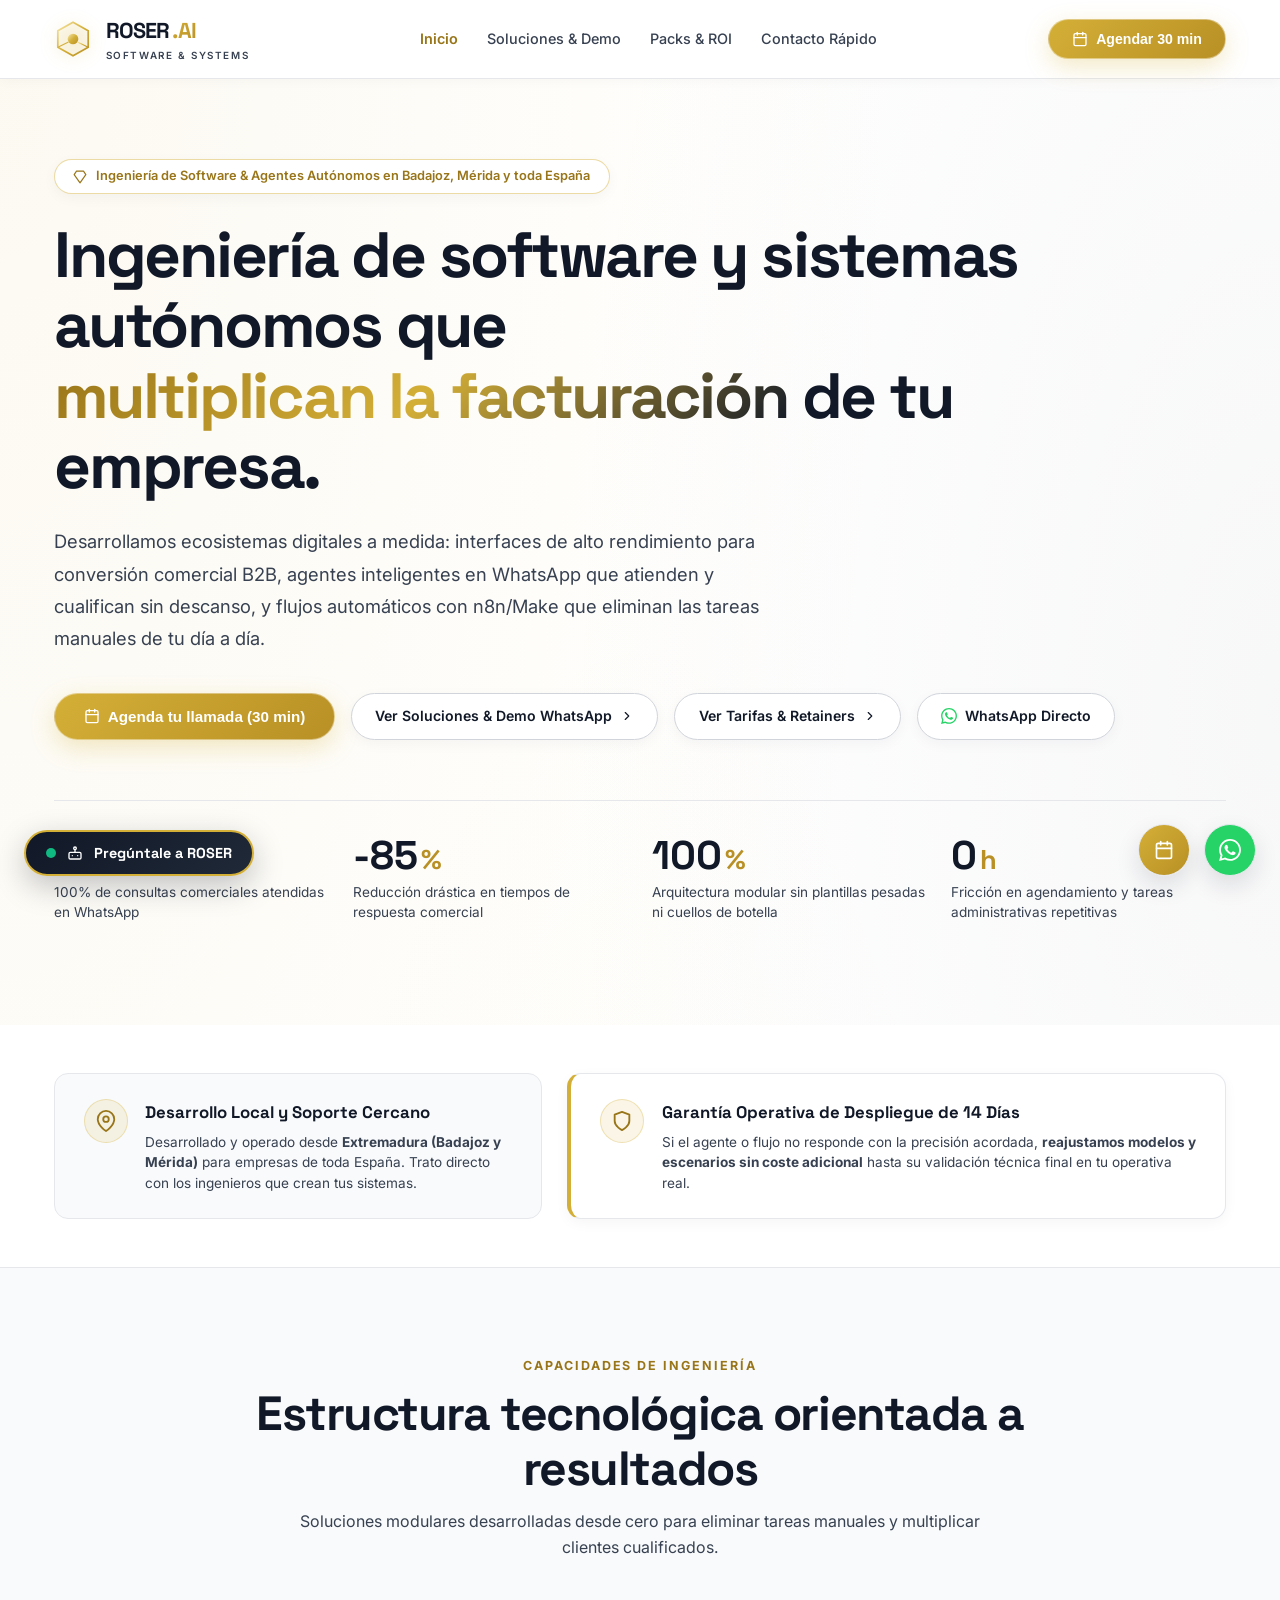
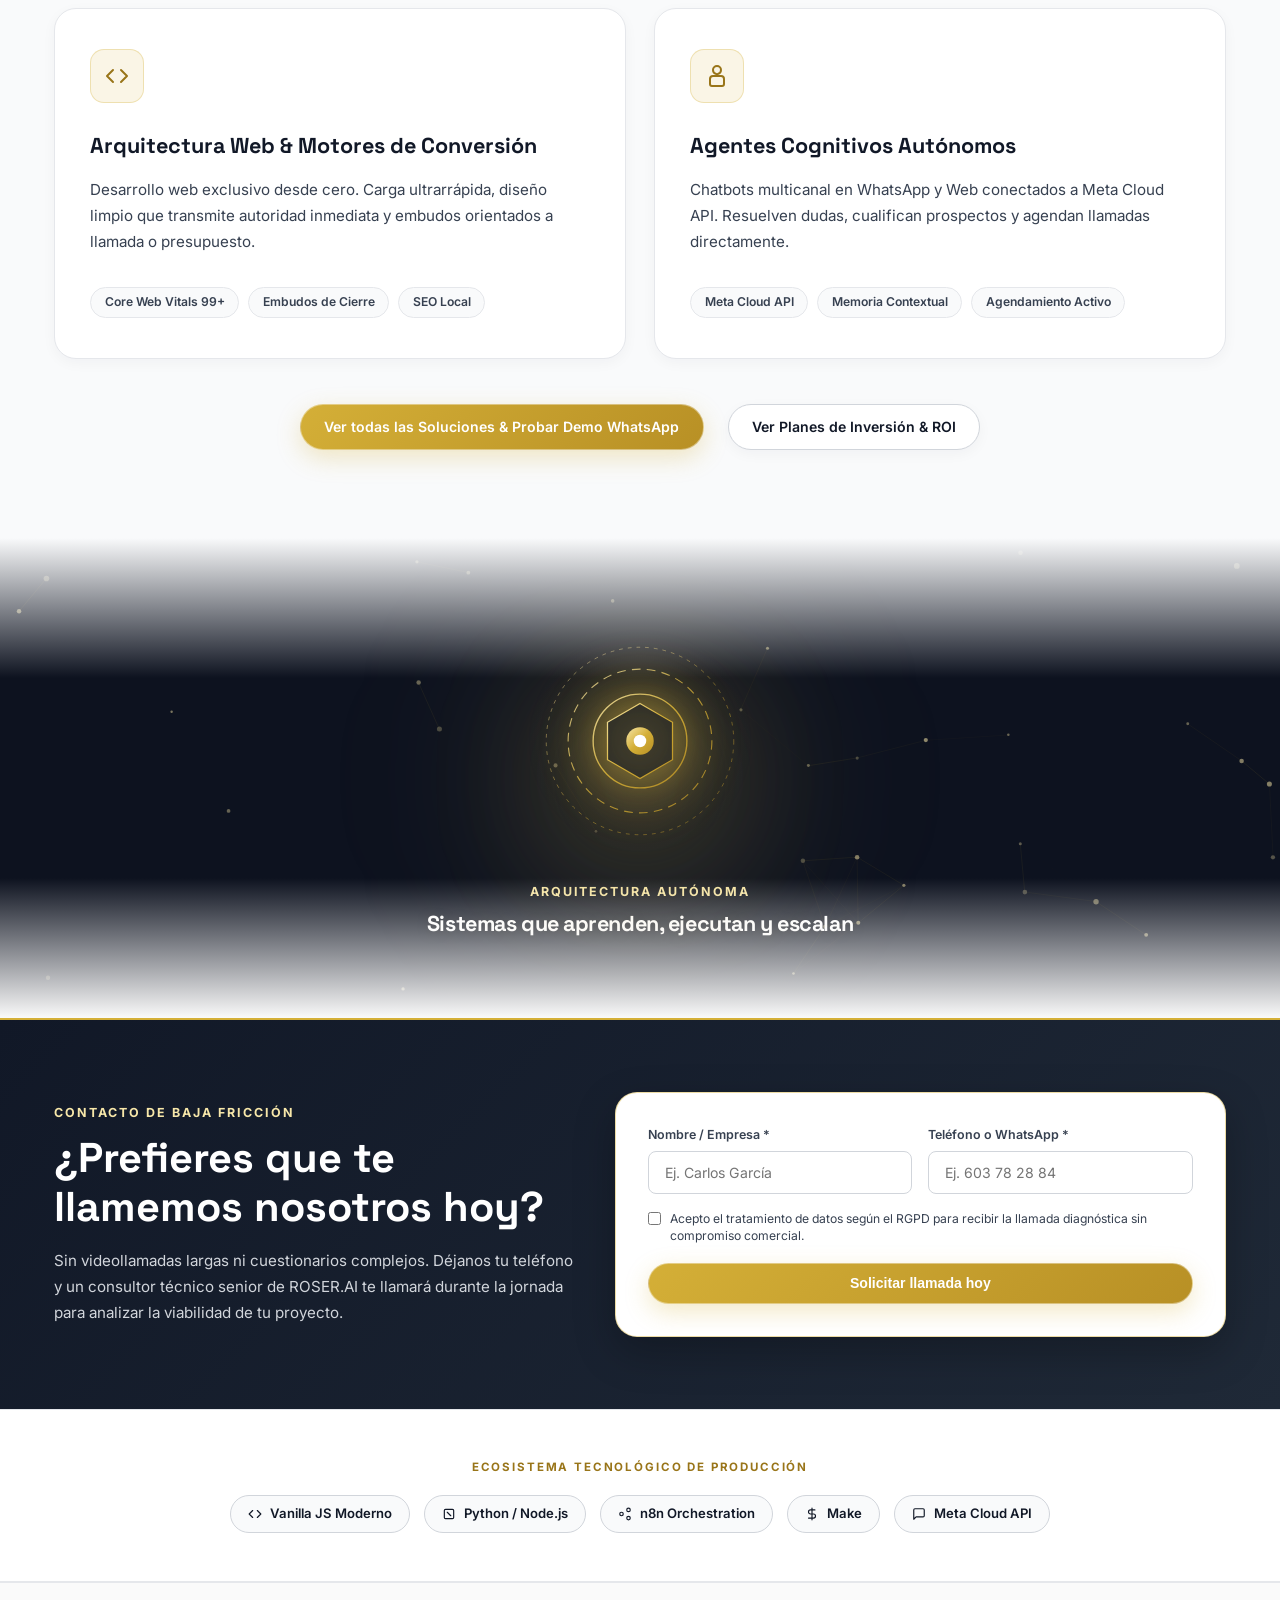
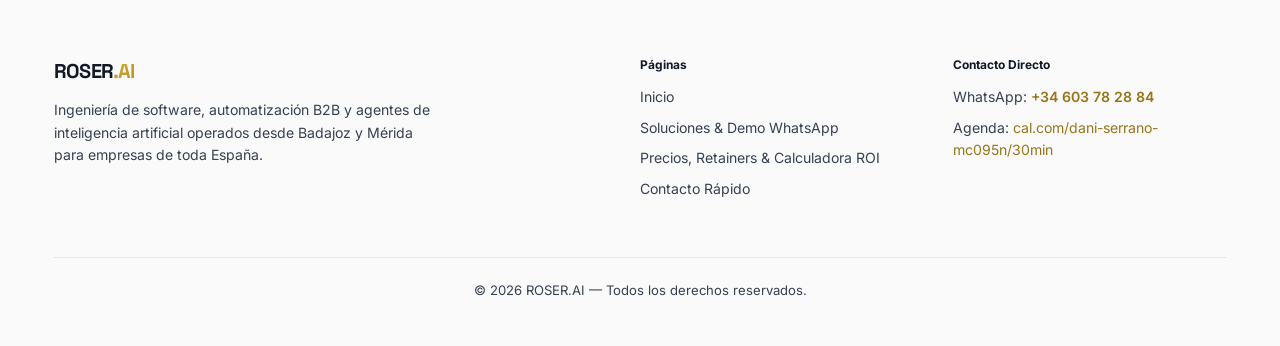
==== index.html @ 90d8dcdd "Update index.html" ====
<!DOCTYPE html>
<html lang="es" class="scroll-smooth">
<head>
  <meta charset="UTF-8" />
  <meta name="viewport" content="width=device-width, initial-scale=1.0" />
  <title>ROSER.AI — Ingeniería de Software, Agentes IA & Automatización B2B</title>
  <meta name="description" content="Sistemas autónomos de ingeniería digital, agentes IA en WhatsApp y pipelines de automatización con n8n y Make en Badajoz, Mérida y toda España." />
  
  <link rel="preconnect" href="https://fonts.googleapis.com" />
  <link rel="preconnect" href="https://fonts.gstatic.com" crossorigin />
  <link href="https://fonts.googleapis.com/css2?family=Inter:wght@300;400;500;600;700&family=Space+Grotesk:wght@500;600;700&display=swap" rel="stylesheet" />

  <style>
    :root {
      --white-pure: #FFFFFF;
      --slate-gray: #6B7280;
      --slate-dark: #374151;
      --slate-light: #9CA3AF;
      --gold-metallic: #D4AF37;
      --gold-deep: #B89025;
      --gold-accessible: #997519;
      --gold-light: #F7E7A9;
      --gold-subtle: rgba(212, 175, 55, 0.12);
      --gold-glow: rgba(212, 175, 55, 0.28);
      --text-charcoal: #111827;
      --text-slate: #374151;
      --text-muted: #4B5563;
      --bg-canvas: #FFFFFF;
      --bg-surface-soft: #F9FAFB;
      --border-light: #E5E7EB;
      --border-medium: #D1D5DB;
      --border-gold: rgba(212, 175, 55, 0.45);
      --radius-sm: 8px;
      --radius-md: 14px;
      --radius-lg: 22px;
      --radius-full: 9999px;
      --shadow-luxury-sm: 0 4px 14px rgba(17, 24, 39, 0.04);
      --shadow-luxury-md: 0 12px 30px rgba(17, 24, 39, 0.08);
      --shadow-luxury-lg: 0 20px 45px rgba(17, 24, 39, 0.12);
      --shadow-gold: 0 8px 24px rgba(212, 175, 55, 0.28);
    }

    * { box-sizing: border-box; margin: 0; padding: 0; -webkit-font-smoothing: antialiased; }

    body {
      background-color: var(--bg-canvas);
      color: var(--text-charcoal);
      font-family: 'Inter', sans-serif;
      line-height: 1.6;
      overflow-x: hidden;
      background-image: 
        radial-gradient(at 0% 0%, rgba(212, 175, 55, 0.07) 0px, transparent 50%),
        radial-gradient(at 100% 20%, rgba(107, 114, 128, 0.05) 0px, transparent 40%),
        radial-gradient(at 50% 100%, rgba(212, 175, 55, 0.05) 0px, transparent 60%);
    }

    .container { max-width: 1220px; margin: 0 auto; padding: 0 1.5rem; position: relative; z-index: 1; }
    .svg-stroke { fill: none; stroke: currentColor; stroke-linecap: round; stroke-linejoin: round; stroke-width: 2; }
    
    /* HEADER */
    header {
      position: sticky; top: 0; z-index: 200;
      background: rgba(255, 255, 255, 0.94);
      backdrop-filter: blur(18px); -webkit-backdrop-filter: blur(18px);
      border-bottom: 1px solid var(--border-light);
      box-shadow: 0 2px 12px rgba(17, 24, 39, 0.03);
    }
    .nav-wrapper { display: flex; align-items: center; justify-content: space-between; height: 78px; }
    .brand-container { display: flex; align-items: center; gap: 0.85rem; text-decoration: none; }
    .brand-icon-svg { width: 38px; height: 38px; flex-shrink: 0; filter: drop-shadow(0 2px 8px rgba(212, 175, 55, 0.35)); }
    .brand-title-wrap { display: flex; flex-direction: column; }
    .brand-name {
      font-family: 'Space Grotesk', sans-serif; font-size: 1.35rem; font-weight: 700;
      letter-spacing: -0.04em; color: var(--text-charcoal); display: flex; align-items: center; gap: 0.2rem;
    }
    .brand-name .ai-accent {
      background: linear-gradient(135deg, var(--gold-metallic), var(--gold-deep));
      -webkit-background-clip: text; -webkit-text-fill-color: transparent; font-weight: 800;
    }
    .brand-sub { font-size: 0.62rem; text-transform: uppercase; letter-spacing: 0.16em; color: var(--text-slate); font-weight: 600; }
    .nav-links { display: none; align-items: center; gap: 1.8rem; list-style: none; }
    @media (min-width: 960px) { .nav-links { display: flex; } }
    .nav-links a { color: var(--text-slate); text-decoration: none; font-size: 0.9rem; font-weight: 500; transition: color 0.2s ease; }
    .nav-links a:hover, .nav-links a.active { color: var(--gold-accessible); font-weight: 600; }

    .btn-primary {
      background: linear-gradient(135deg, #D4AF37 0%, #B89025 100%);
      color: #FFFFFF; padding: 0.7rem 1.45rem; border-radius: var(--radius-full);
      font-size: 0.88rem; font-weight: 600; text-decoration: none;
      border: 1px solid rgba(255, 255, 255, 0.4); box-shadow: var(--shadow-gold);
      cursor: pointer; display: inline-flex; align-items: center; gap: 0.5rem;
      transition: all 0.25s cubic-bezier(0.16, 1, 0.3, 1);
    }
    .btn-primary:hover { transform: translateY(-2px); box-shadow: 0 10px 28px rgba(212, 175, 55, 0.4); background: linear-gradient(135deg, #DFBE52 0%, #A8811C 100%); }

    .btn-ghost {
      background: #FFFFFF; color: var(--text-charcoal); padding: 0.7rem 1.45rem;
      border-radius: var(--radius-full); font-size: 0.88rem; font-weight: 600;
      text-decoration: none; border: 1px solid var(--border-medium); cursor: pointer;
      display: inline-flex; align-items: center; gap: 0.5rem; box-shadow: var(--shadow-luxury-sm); transition: all 0.2s ease;
    }
    .btn-ghost:hover { background: var(--bg-surface-soft); border-color: var(--gold-metallic); color: var(--gold-accessible); transform: translateY(-2px); box-shadow: 0 6px 18px rgba(17, 24, 39, 0.06); }

    .mobile-menu-btn { display: block; background: none; border: none; color: var(--text-charcoal); cursor: pointer; padding: 0.4rem; }
    @media (min-width: 960px) { .mobile-menu-btn { display: none; } }

    /* HERO */
    .hero-section { padding: 5rem 0 4.2rem; position: relative; }
    .hero-badge {
      display: inline-flex; align-items: center; gap: 0.55rem; background: #FFFFFF;
      border: 1px solid var(--border-gold); padding: 0.4rem 1.15rem; border-radius: var(--radius-full);
      font-size: 0.8rem; color: var(--gold-accessible); font-weight: 600; margin-bottom: 1.6rem; box-shadow: var(--shadow-luxury-sm);
    }
    .hero-headline {
      font-family: 'Space Grotesk', sans-serif; font-size: clamp(2.3rem, 5vw, 4.1rem); line-height: 1.1;
      font-weight: 700; letter-spacing: -0.035em; color: var(--text-charcoal); margin-bottom: 1.5rem; max-width: 980px;
    }
    .hero-headline .text-gradient {
      background: linear-gradient(135deg, var(--gold-accessible) 0%, var(--gold-metallic) 50%, var(--text-charcoal) 100%);
      -webkit-background-clip: text; -webkit-text-fill-color: transparent; display: inline-block;
    }
    .hero-lead { font-size: 1.15rem; color: var(--text-slate); max-width: 720px; line-height: 1.75; margin-bottom: 2.4rem; }
    .hero-actions { display: flex; flex-wrap: wrap; gap: 1rem; margin-bottom: 3.8rem; }
    
    .proof-grid {
      display: grid; grid-template-columns: repeat(2, 1fr); gap: 1.5rem; padding: 2.2rem 0; border-top: 1px solid var(--border-light);
    }
    @media (min-width: 768px) { .proof-grid { grid-template-columns: repeat(4, 1fr); } }
    .proof-metric {
      font-family: 'Space Grotesk', sans-serif; font-size: 2.5rem; font-weight: 700; line-height: 1;
      color: var(--text-charcoal); margin-bottom: 0.4rem; display: flex; align-items: baseline; gap: 0.2rem;
    }
    .proof-metric span { color: var(--gold-deep); font-size: 1.7rem; }
    .proof-desc { font-size: 0.85rem; color: var(--text-slate); line-height: 1.45; }

    /* SECCIONES */
    .section-wrap { padding: 5.5rem 0; position: relative; }
    .eyebrow { font-size: 0.78rem; font-weight: 700; letter-spacing: 0.16em; text-transform: uppercase; color: var(--gold-accessible); margin-bottom: 0.6rem; display: block; }
    .section-title { font-family: 'Space Grotesk', sans-serif; font-size: clamp(2rem, 3.8vw, 3rem); font-weight: 700; letter-spacing: -0.03em; color: var(--text-charcoal); line-height: 1.15; }
    .section-subtitle { color: var(--text-slate); font-size: 1rem; max-width: 680px; margin-top: 0.75rem; }

    /* TRUST STRIP */
    .trust-guarantee-strip { padding: 3rem 0; background: #FFFFFF; border-bottom: 1px solid var(--border-light); }
    .trust-guarantee-grid { display: grid; grid-template-columns: 1fr; gap: 1.6rem; }
    @media (min-width: 768px) { .trust-guarantee-grid { grid-template-columns: 1fr 1.35fr; } }
    .trust-card { background: var(--bg-surface-soft); border: 1px solid var(--border-light); border-radius: var(--radius-md); padding: 1.6rem 1.8rem; display: flex; align-items: flex-start; gap: 1.1rem; }
    .trust-card.highlight { border-left: 4px solid var(--gold-metallic); background: #FFFFFF; box-shadow: var(--shadow-luxury-sm); }
    .trust-icon-box { width: 44px; height: 44px; border-radius: 50%; background: var(--gold-subtle); border: 1px solid rgba(212, 175, 55, 0.3); display: flex; align-items: center; justify-content: center; color: var(--gold-accessible); flex-shrink: 0; }
    .trust-content h4 { font-family: 'Space Grotesk', sans-serif; font-size: 1.05rem; font-weight: 700; color: var(--text-charcoal); margin-bottom: 0.35rem; }
    .trust-content p { font-size: 0.85rem; color: var(--text-slate); line-height: 1.5; }

    /* SERVICIOS / SOLUCIONES */
    .services-matrix { display: grid; grid-template-columns: 1fr; gap: 1.75rem; }
    @media (min-width: 768px) { .services-matrix { grid-template-columns: repeat(2, 1fr); } }
    .service-card {
      background: #FFFFFF; border: 1px solid var(--border-light); border-radius: var(--radius-lg);
      padding: 2.5rem 2.2rem; position: relative; overflow: hidden; display: flex; flex-direction: column;
      justify-content: space-between; box-shadow: var(--shadow-luxury-sm); transition: all 0.35s cubic-bezier(0.16, 1, 0.3, 1);
    }
    .service-card:hover { transform: translateY(-6px); box-shadow: var(--shadow-luxury-lg), 0 0 24px rgba(212, 175, 55, 0.12); border-color: var(--border-gold); }
    .service-icon-box { width: 54px; height: 54px; border-radius: var(--radius-md); background: var(--gold-subtle); border: 1px solid rgba(212, 175, 55, 0.3); display: flex; align-items: center; justify-content: center; color: var(--gold-accessible); margin-bottom: 1.6rem; }
    .service-name { font-family: 'Space Grotesk', sans-serif; font-size: 1.35rem; font-weight: 700; color: var(--text-charcoal); margin-bottom: 0.85rem; }
    .service-pitch { font-size: 0.95rem; color: var(--text-slate); line-height: 1.7; margin-bottom: 2rem; }
    .feature-tags { display: flex; flex-wrap: wrap; gap: 0.55rem; margin-top: auto; }
    .tag-chip { font-size: 0.76rem; font-weight: 600; color: var(--text-slate); background: var(--bg-surface-soft); border: 1px solid var(--border-light); padding: 0.3rem 0.85rem; border-radius: var(--radius-full); }
    .service-card:hover .tag-chip { border-color: rgba(212, 175, 55, 0.3); color: var(--gold-accessible); }

    /* BANNER VISUAL IA NEURAL */
    .ai-visual-fusion-section { position: relative; width: 100%; height: 480px; overflow: hidden; background: #0D121F; display: flex; align-items: center; justify-content: center; }
    .fusion-fade-top { position: absolute; top: 0; left: 0; right: 0; height: 140px; background: linear-gradient(180deg, var(--bg-surface-soft) 0%, rgba(249, 250, 251, 0) 100%); z-index: 10; pointer-events: none; }
    .fusion-fade-bottom { position: absolute; bottom: 0; left: 0; right: 0; height: 140px; background: linear-gradient(0deg, #FAFAFA 0%, rgba(250, 250, 250, 0) 100%); z-index: 10; pointer-events: none; }
    .neural-canvas-bg { position: absolute; top: 0; left: 0; width: 100%; height: 100%; z-index: 1; opacity: 0.75; }
    .neural-static-fallback { position: absolute; inset: 0; background: radial-gradient(circle at center, rgba(212, 175, 55, 0.18) 0%, rgba(13, 18, 31, 0.98) 75%); display: none; z-index: 1; }
    .neural-core-wrapper { position: relative; z-index: 5; display: flex; flex-direction: column; align-items: center; justify-content: center; text-align: center; pointer-events: none; }
    .core-halo { position: absolute; border-radius: 50%; filter: blur(80px); pointer-events: none; }
    .glow-large { width: 380px; height: 380px; background: radial-gradient(circle, rgba(212, 175, 55, 0.25) 0%, transparent 70%); }
    .glow-small { width: 180px; height: 180px; background: radial-gradient(circle, rgba(247, 231, 169, 0.4) 0%, transparent 60%); }
    .quantum-orb-svg { width: 250px; height: 250px; filter: drop-shadow(0 0 25px rgba(212, 175, 55, 0.4)); }
    .neural-caption { margin-top: 1rem; }
    .neural-caption-title { font-family: 'Space Grotesk', sans-serif; font-size: 1.35rem; font-weight: 700; color: #FFFFFF; letter-spacing: -0.02em; text-shadow: 0 2px 10px rgba(0, 0, 0, 0.6); }
    .spin-slow { transform-origin: center; animation: orbSpin 28s linear infinite; }
    .spin-reverse { transform-origin: center; animation: orbSpinReverse 20s linear infinite; }
    .pulse-subtle { transform-origin: center; animation: orbPulse 4s ease-in-out infinite; }
    @keyframes orbSpin { from { transform: rotate(0deg); } to { transform: rotate(360deg); } }
    @keyframes orbSpinReverse { from { transform: rotate(360deg); } to { transform: rotate(0deg); } }
    @keyframes orbPulse { 0%, 100% { transform: scale(1); opacity: 0.85; } 50% { transform: scale(1.04); opacity: 1; } }

    /* FORMULARIO "TE LLAMAMOS HOY" */
    .lead-capture-strip { padding: 4.5rem 0; background: linear-gradient(135deg, #111827 0%, #1F2937 100%); color: #FFFFFF; border-top: 2px solid var(--gold-metallic); position: relative; overflow: hidden; }
    .lead-strip-grid { display: grid; grid-template-columns: 1fr; gap: 2.5rem; align-items: center; }
    @media (min-width: 900px) { .lead-strip-grid { grid-template-columns: 1.15fr 1.35fr; } }
    .lead-form-wrap { background: #FFFFFF; padding: 2rem; border-radius: var(--radius-lg); border: 1px solid var(--border-gold); box-shadow: 0 15px 40px rgba(0, 0, 0, 0.25); color: var(--text-charcoal); }
    .lead-input-row { display: grid; grid-template-columns: 1fr; gap: 1rem; margin-bottom: 1rem; }
    @media (min-width: 600px) { .lead-input-row { grid-template-columns: 1fr 1fr; } }
    .lead-field-group label { display: block; font-size: 0.78rem; font-weight: 600; color: var(--text-slate); margin-bottom: 0.35rem; }
    .lead-input-field { width: 100%; padding: 0.75rem 1rem; border: 1px solid var(--border-medium); border-radius: var(--radius-sm); font-size: 0.88rem; outline: none; font-family: inherit; }
    .lead-input-field:focus { border-color: var(--gold-metallic); box-shadow: 0 0 0 3px rgba(212, 175, 55, 0.2); }
    .lead-gdpr-row { display: flex; align-items: flex-start; gap: 0.6rem; margin-bottom: 1.2rem; font-size: 0.76rem; color: var(--text-slate); line-height: 1.4; }
    .lead-gdpr-row input[type="checkbox"] { margin-top: 0.15rem; accent-color: var(--gold-deep); cursor: pointer; }
    .lead-status-msg { margin-top: 0.8rem; font-size: 0.82rem; font-weight: 600; display: none; }
    .lead-status-msg.success { display: block; color: #059669; }

    /* TECH STACK */
    .tech-stack-strip { padding: 3rem 0; background: #FFFFFF; border-top: 1px solid var(--border-light); border-bottom: 1px solid var(--border-light); }
    .tech-chips-wrapper { display: flex; flex-wrap: wrap; justify-content: center; gap: 0.85rem; align-items: center; margin-top: 1.2rem; }
    .tech-chip { background: var(--bg-surface-soft); border: 1px solid var(--border-medium); color: var(--text-charcoal); padding: 0.45rem 1.1rem; border-radius: var(--radius-full); font-size: 0.82rem; font-weight: 600; display: inline-flex; align-items: center; gap: 0.45rem; }

    /* FOOTER */
    footer { border-top: 1px solid var(--border-light); padding: 4.5rem 0 2.8rem; background: #FAFAFA; font-size: 0.9rem; }
    .footer-grid { display: grid; grid-template-columns: 1fr; gap: 2.5rem; margin-bottom: 3.5rem; }
    @media (min-width: 768px) { .footer-grid { grid-template-columns: 2fr 1fr 1fr; } }

    /* BOTONES FLOTANTES */
    .floating-support-cluster { position: fixed; bottom: 24px; right: 24px; display: flex; align-items: center; gap: 0.85rem; z-index: 150; }
    .action-fab { width: 52px; height: 52px; border-radius: 50%; display: flex; align-items: center; justify-content: center; border: 1px solid var(--border-light); box-shadow: 0 10px 25px rgba(17, 24, 39, 0.12); cursor: pointer; text-decoration: none; transition: transform 0.2s; }
    .action-fab:hover { transform: scale(1.1); }
    .fab-wa { background: #25D366; color: #FFFFFF; }
    .fab-quote { background: linear-gradient(135deg, var(--gold-metallic) 0%, var(--gold-deep) 100%); color: #FFFFFF; }
    .bot-launcher-fab { position: fixed; bottom: 24px; left: 24px; z-index: 160; background: linear-gradient(135deg, #111827 0%, #1F2937 100%); color: #FFFFFF; border: 2px solid var(--gold-metallic); padding: 0.75rem 1.25rem; border-radius: var(--radius-full); box-shadow: 0 10px 30px rgba(17, 24, 39, 0.25); cursor: pointer; display: flex; align-items: center; gap: 0.7rem; font-family: 'Space Grotesk', sans-serif; font-weight: 700; font-size: 0.9rem; }
    .bot-status-pulse { width: 10px; height: 10px; background-color: #10B981; border-radius: 50%; }

    /* BOT WIDGET */
    .bot-widget-container { position: fixed; bottom: 90px; left: 24px; width: 375px; max-width: calc(100vw - 48px); height: 530px; background: #FFFFFF; border: 1px solid var(--border-gold); border-radius: var(--radius-lg); box-shadow: 0 20px 50px rgba(17, 24, 39, 0.2); z-index: 170; display: flex; flex-direction: column; overflow: hidden; opacity: 0; pointer-events: none; transform: translateY(20px) scale(0.96); transition: all 0.3s ease; }
    .bot-widget-container.active { opacity: 1; pointer-events: auto; transform: translateY(0) scale(1); }
    .bot-header { background: linear-gradient(135deg, #111827 0%, #1F2937 100%); color: #FFFFFF; padding: 1rem 1.2rem; display: flex; align-items: center; justify-content: space-between; border-bottom: 2px solid var(--gold-metallic); }
    .bot-messages-area { flex: 1; overflow-y: auto; padding: 1.1rem; display: flex; flex-direction: column; gap: 0.85rem; background: #FDFDFD; }
    .bot-msg { max-width: 84%; padding: 0.8rem 1rem; border-radius: var(--radius-md); font-size: 0.86rem; line-height: 1.5; }
    .bot-msg.bot { align-self: flex-start; background: #FFFFFF; border: 1px solid var(--border-light); color: var(--text-charcoal); }
    .bot-msg.user { align-self: flex-end; background: linear-gradient(135deg, #D4AF37 0%, #B89025 100%); color: #FFFFFF; }
    .bot-quick-chips { display: flex; flex-wrap: wrap; gap: 0.4rem; padding: 0.5rem 1rem; background: #FAFAFA; border-top: 1px solid var(--border-light); }
    .bot-chip { background: #FFFFFF; border: 1px solid var(--border-gold); color: var(--gold-accessible); font-size: 0.72rem; font-weight: 600; padding: 0.3rem 0.65rem; border-radius: var(--radius-full); cursor: pointer; }
    .bot-input-container { padding: 0.75rem 1rem; background: #FFFFFF; border-top: 1px solid var(--border-light); display: flex; gap: 0.5rem; align-items: center; }
    .bot-input-container input { flex: 1; padding: 0.65rem 0.9rem; border-radius: var(--radius-full); border: 1px solid var(--border-medium); font-size: 0.85rem; outline: none; }
    .bot-send-btn { width: 36px; height: 36px; border-radius: 50%; background: linear-gradient(135deg, var(--gold-metallic), var(--gold-deep)); color: #FFFFFF; border: none; cursor: pointer; display: flex; align-items: center; justify-content: center; }

    /* MODAL CAL.COM */
    .modal-backdrop { position: fixed; inset: 0; background: rgba(17, 24, 39, 0.65); backdrop-filter: blur(10px); display: flex; align-items: center; justify-content: center; padding: 1.2rem; z-index: 1000; opacity: 0; pointer-events: none; transition: opacity 0.25s ease; }
    .modal-backdrop.active { opacity: 1; pointer-events: auto; }
    .modal-sheet { background: #FFFFFF; border-radius: var(--radius-lg); width: 100%; max-width: 640px; padding: 2.2rem; position: relative; }
    .close-modal-x { position: absolute; top: 1.2rem; right: 1.2rem; background: var(--bg-surface-soft); border: 1px solid var(--border-light); width: 34px; height: 34px; border-radius: 50%; cursor: pointer; display: flex; align-items: center; justify-content: center; }
    .cal-iframe-container { width: 100%; height: 520px; border-radius: var(--radius-md); overflow: hidden; border: 1px solid var(--border-light); }
    .cal-iframe-container iframe { width: 100%; height: 100%; border: none; }
  </style>
</head>

<body>
  <!-- HEADER -->
  <header>
    <div class="container">
      <div class="nav-wrapper">
        <a href="index.html" class="brand-container">
          <svg class="brand-icon-svg" viewBox="0 0 100 100" fill="none" xmlns="http://www.w3.org/2000/svg">
            <defs>
              <linearGradient id="goldBrandGrad" x1="0%" y1="0%" x2="100%" y2="100%">
                <stop offset="0%" stop-color="#F7E7A9" />
                <stop offset="50%" stop-color="#D4AF37" />
                <stop offset="100%" stop-color="#B89025" />
              </linearGradient>
            </defs>
            <polygon points="50,6 90,28 90,72 50,94 10,72 10,28" stroke="url(#goldBrandGrad)" stroke-width="4.5" fill="rgba(212, 175, 55, 0.08)" />
            <circle cx="50" cy="50" r="14" fill="url(#goldBrandGrad)" />
            <line x1="50" y1="6" x2="50" y2="36" stroke="url(#goldBrandGrad)" stroke-width="3" />
            <line x1="90" y1="72" x2="62" y2="58" stroke="url(#goldBrandGrad)" stroke-width="3" />
            <line x1="10" y1="72" x2="38" y2="58" stroke="url(#goldBrandGrad)" stroke-width="3" />
          </svg>
          <div class="brand-title-wrap">
            <span class="brand-name">ROSER<span class="ai-accent">.AI</span></span>
            <span class="brand-sub">Software & Systems</span>
          </div>
        </a>

        <ul class="nav-links">
          <li><a href="index.html" class="active">Inicio</a></li>
          <li><a href="soluciones.html">Soluciones & Demo</a></li>
          <li><a href="precios.html">Packs & ROI</a></li>
          <li><a href="#contacto-rapido">Contacto Rápido</a></li>
        </ul>

        <div class="nav-actions">
          <button class="btn-primary" onclick="openCallModal()">
            <svg class="svg-stroke" width="16" height="16" viewBox="0 0 24 24"><rect x="3" y="4" width="18" height="18" rx="2" ry="2"></rect><line x1="16" y1="2" x2="16" y2="6"></line><line x1="8" y1="2" x2="8" y2="6"></line><line x1="3" y1="10" x2="21" y2="10"></line></svg>
            <span>Agendar 30 min</span>
          </button>
          <button class="mobile-menu-btn" id="mobileToggle" aria-label="Abrir Menú">
            <svg class="svg-stroke" width="24" height="24" viewBox="0 0 24 24"><line x1="4" y1="6" x2="20" y2="6"></line><line x1="4" y1="12" x2="16" y2="12"></line><line x1="4" y1="18" x2="20" y2="18"></line></svg>
          </button>
        </div>
      </div>
    </div>
  </header>

  <!-- MENÚ MÓVIL DESPLEGABLE -->
  <div id="mobileDrawer" style="display: none; background: #FFFFFF; border-bottom: 1px solid var(--border-light); padding: 1.5rem;" class="container">
    <div style="display: flex; flex-direction: column; gap: 1.2rem;">
      <a href="index.html" style="color: var(--gold-accessible); font-weight: 700; text-decoration: none;">Inicio</a>
      <a href="soluciones.html" style="color: var(--text-slate); font-weight: 500; text-decoration: none;">Soluciones & Demo</a>
      <a href="precios.html" style="color: var(--text-slate); font-weight: 500; text-decoration: none;">Packs & ROI</a>
      <a href="#contacto-rapido" style="color: var(--text-slate); font-weight: 500; text-decoration: none;">Contacto Rápido</a>
      <button class="btn-primary" onclick="openCallModal()" style="justify-content: center; width: 100%;">
        Agendar Llamada en Cal.com
      </button>
    </div>
  </div>

  <main>
    <!-- HERO SECTION COMPLETO -->
    <section class="hero-section">
      <div class="container">
        <div class="hero-badge">
          <svg class="svg-stroke" width="14" height="14" viewBox="0 0 24 24"><polygon points="6 2 18 2 22 8 12 22 2 8 6 2"></polygon></svg>
          Ingeniería de Software & Agentes Autónomos en Badajoz, Mérida y toda España
        </div>

        <h1 class="hero-headline">
          Ingeniería de software y sistemas autónomos que <br />
          <span class="text-gradient">multiplican la facturación</span> de tu empresa.
        </h1>

        <p class="hero-lead">
          Desarrollamos ecosistemas digitales a medida: interfaces de alto rendimiento para conversión comercial B2B, agentes inteligentes en WhatsApp que atienden y cualifican sin descanso, y flujos automáticos con n8n/Make que eliminan las tareas manuales de tu día a día.
        </p>

        <div class="hero-actions">
          <button class="btn-primary" onclick="openCallModal()" style="padding: 0.85rem 1.8rem; font-size: 0.95rem;">
            <svg class="svg-stroke" width="16" height="16" viewBox="0 0 24 24"><rect x="3" y="4" width="18" height="18" rx="2" ry="2"></rect><line x1="16" y1="2" x2="16" y2="6"></line><line x1="8" y1="2" x2="8" y2="6"></line><line x1="3" y1="10" x2="21" y2="10"></line></svg>
            <span>Agenda tu llamada (30 min)</span>
          </button>

          <a href="soluciones.html" class="btn-ghost">
            <span>Ver Soluciones & Demo WhatsApp</span>
            <svg class="svg-stroke" width="14" height="14" viewBox="0 0 24 24"><polyline points="9 18 15 12 9 6"></polyline></svg>
          </a>

          <a href="precios.html" class="btn-ghost">
            <span>Ver Tarifas & Retainers</span>
            <svg class="svg-stroke" width="14" height="14" viewBox="0 0 24 24"><polyline points="9 18 15 12 9 6"></polyline></svg>
          </a>

          <a href="https://wa.me/34603782884?text=Hola%20ROSER.AI,%20quiero%20conocer%20c%C3%B3mo%20pod%C3%A9is%20automatizar%20mi%20empresa" target="_blank" rel="noopener noreferrer" class="btn-ghost">
            <svg width="16" height="16" viewBox="0 0 24 24" fill="#25D366"><path d="M.057 24l1.687-6.163c-1.041-1.804-1.588-3.849-1.587-5.946.003-6.556 5.338-11.891 11.893-11.891 3.181.001 6.167 1.24 8.413 3.488 2.245 2.248 3.481 5.236 3.48 8.414-.003 6.557-5.338 11.892-11.893 11.892-1.99-.001-3.951-.5-5.688-1.448l-6.305 1.654zm6.597-3.807c1.676.995 3.276 1.591 5.392 1.592 5.448 0 9.886-4.434 9.889-9.885.002-5.462-4.415-9.89-9.881-9.892-5.452 0-9.887 4.434-9.889 9.884-.001 2.225.651 3.891 1.746 5.634l-.999 3.648 3.742-.981zm11.387-5.464c-.074-.124-.272-.198-.57-.347-.297-.149-1.758-.868-2.031-.967-.272-.099-.47-.149-.669.149-.198.297-.768.967-.941 1.165-.173.198-.347.223-.644.074-.297-.149-1.255-.462-2.39-1.475-.883-.788-1.48-1.761-1.653-2.059-.173-.297-.018-.458.13-.606.134-.133.297-.347.446-.521.151-.172.2-.296.3-.495.099-.198.05-.372-.025-.521-.075-.148-.669-1.611-.916-2.206-.242-.579-.487-.501-.669-.51l-.57-.01c-.198 0-.52.074-.792.372s-1.04 1.016-1.04 2.479 1.065 2.876 1.213 3.074c.149.198 2.095 3.2 5.076 4.487.709.306 1.263.489 1.694.626.712.226 1.36.194 1.872.118.571-.085 1.758-.719 2.006-1.413.248-.695.248-1.29.173-1.414z"/></svg>
            <span>WhatsApp Directo</span>
          </a>
        </div>

        <div class="proof-grid">
          <div class="proof-item">
            <div class="proof-metric">&lt; 60<span>s</span></div>
            <div class="proof-desc">100% de consultas comerciales atendidas en WhatsApp</div>
          </div>
          <div class="proof-item">
            <div class="proof-metric">-85<span>%</span></div>
            <div class="proof-desc">Reducción drástica en tiempos de respuesta comercial</div>
          </div>
          <div class="proof-item">
            <div class="proof-metric">100<span>%</span></div>
            <div class="proof-desc">Arquitectura modular sin plantillas pesadas ni cuellos de botella</div>
          </div>
          <div class="proof-item">
            <div class="proof-metric">0<span>h</span></div>
            <div class="proof-desc">Fricción en agendamiento y tareas administrativas repetitivas</div>
          </div>
        </div>
      </div>
    </section>

    <!-- TRUST STRIP -->
    <section class="trust-guarantee-strip">
      <div class="container">
        <div class="trust-guarantee-grid">
          <div class="trust-card">
            <div class="trust-icon-box">
              <svg class="svg-stroke" width="22" height="22" viewBox="0 0 24 24"><path d="M21 10c0 7-9 13-9 13s-9-6-9-13a9 9 0 0 1 18 0z"></path><circle cx="12" cy="10" r="3"></circle></svg>
            </div>
            <div class="trust-content">
              <h4>Desarrollo Local y Soporte Cercano</h4>
              <p>Desarrollado y operado desde <strong>Extremadura (Badajoz y Mérida)</strong> para empresas de toda España. Trato directo con los ingenieros que crean tus sistemas.</p>
            </div>
          </div>

          <div class="trust-card highlight">
            <div class="trust-icon-box">
              <svg class="svg-stroke" width="22" height="22" viewBox="0 0 24 24"><path d="M12 22s8-4 8-10V5l-8-3-8 3v7c0 6 8 10 8 10z"></path></svg>
            </div>
            <div class="trust-content">
              <h4>Garantía Operativa de Despliegue de 14 Días</h4>
              <p>Si el agente o flujo no responde con la precisión acordada, <strong>reajustamos modelos y escenarios sin coste adicional</strong> hasta su validación técnica final en tu operativa real.</p>
            </div>
          </div>
        </div>
      </div>
    </section>

    <!-- RESUMEN DE SOLUCIONES -->
    <section class="section-wrap" style="background: var(--bg-surface-soft);">
      <div class="container">
        <div class="section-header" style="text-align: center; max-width: 780px; margin: 0 auto 3rem;">
          <span class="eyebrow">Capacidades de Ingeniería</span>
          <h2 class="section-title">Estructura tecnológica orientada a resultados</h2>
          <p class="section-subtitle" style="margin: 0.8rem auto 0;">
            Soluciones modulares desarrolladas desde cero para eliminar tareas manuales y multiplicar clientes cualificados.
          </p>
        </div>

        <div class="services-matrix">
          <div class="service-card">
            <div>
              <div class="service-icon-box"><svg class="svg-stroke" width="24" height="24" viewBox="0 0 24 24"><polyline points="16 18 22 12 16 6"></polyline><polyline points="8 6 2 12 8 18"></polyline></svg></div>
              <h3 class="service-name">Arquitectura Web & Motores de Conversión</h3>
              <p class="service-pitch">Desarrollo web exclusivo desde cero. Carga ultrarrápida, diseño limpio que transmite autoridad inmediata y embudos orientados a llamada o presupuesto.</p>
            </div>
            <div class="feature-tags"><span class="tag-chip">Core Web Vitals 99+</span><span class="tag-chip">Embudos de Cierre</span><span class="tag-chip">SEO Local</span></div>
          </div>

          <div class="service-card">
            <div>
              <div class="service-icon-box"><svg class="svg-stroke" width="24" height="24" viewBox="0 0 24 24"><path d="M12 2a4 4 0 0 1 4 4c0 1.95-1.4 3.58-3.25 3.93l-.75 2.07h4a3 3 0 0 1 3 3v5a2 2 0 0 1-2 2H7a2 2 0 0 1-2-2v-5a3 3 0 0 1 3-3h4l-.75-2.07C9.4 9.58 8 7.95 8 6a4 4 0 0 1 4-4z"></path></svg></div>
              <h3 class="service-name">Agentes Cognitivos Autónomos</h3>
              <p class="service-pitch">Chatbots multicanal en WhatsApp y Web conectados a Meta Cloud API. Resuelven dudas, cualifican prospectos y agendan llamadas directamente.</p>
            </div>
            <div class="feature-tags"><span class="tag-chip">Meta Cloud API</span><span class="tag-chip">Memoria Contextual</span><span class="tag-chip">Agendamiento Activo</span></div>
          </div>
        </div>

        <div style="text-align: center; margin-top: 2.8rem; display: flex; justify-content: center; gap: 1.5rem; flex-wrap: wrap;">
          <a href="soluciones.html" class="btn-primary">Ver todas las Soluciones & Probar Demo WhatsApp</a>
          <a href="precios.html" class="btn-ghost">Ver Planes de Inversión & ROI</a>
        </div>
      </div>
    </section>

    <!-- BANNER VISUAL IA NEURAL CON CANVAS Y QUANTUM ORB -->
    <section class="ai-visual-fusion-section">
      <div class="fusion-fade-top"></div>
      <canvas id="neuralCanvas" class="neural-canvas-bg"></canvas>
      <div class="neural-static-fallback" id="neuralStaticFallback"></div>

      <div class="neural-core-wrapper">
        <div class="core-halo glow-large"></div>
        <div class="core-halo glow-small"></div>

        <svg class="quantum-orb-svg" viewBox="0 0 400 400" fill="none" xmlns="http://www.w3.org/2000/svg">
          <defs>
            <linearGradient id="orbGoldGrad" x1="0%" y1="0%" x2="100%" y2="100%">
              <stop offset="0%" stop-color="#F7E7A9" />
              <stop offset="50%" stop-color="#D4AF37" />
              <stop offset="100%" stop-color="#B89025" />
            </linearGradient>
            <radialGradient id="neuralGlow" cx="50%" cy="50%" r="50%">
              <stop offset="0%" stop-color="rgba(212, 175, 55, 0.45)" />
              <stop offset="50%" stop-color="rgba(212, 175, 55, 0.1)" />
              <stop offset="100%" stop-color="transparent" />
            </radialGradient>
          </defs>
          <circle cx="200" cy="200" r="180" fill="url(#neuralGlow)" />
          <circle cx="200" cy="200" r="150" stroke="url(#orbGoldGrad)" stroke-width="1.2" stroke-dasharray="6 8" class="spin-slow" opacity="0.6" />
          <circle cx="200" cy="200" r="115" stroke="url(#orbGoldGrad)" stroke-width="1.8" stroke-dasharray="14 10" class="spin-reverse" opacity="0.8" />
          <circle cx="200" cy="200" r="75" stroke="url(#orbGoldGrad)" stroke-width="2.2" opacity="0.9" />
          <polygon points="200,140 252,170 252,230 200,260 148,230 148,170" stroke="url(#orbGoldGrad)" stroke-width="2" fill="rgba(17, 24, 39, 0.6)" class="pulse-subtle" />
          <circle cx="200" cy="200" r="22" fill="url(#orbGoldGrad)" />
          <circle cx="200" cy="200" r="10" fill="#FFFFFF" />
        </svg>

        <div class="neural-caption">
          <span class="eyebrow" style="margin-bottom: 0.3rem; color: var(--gold-light);">Arquitectura Autónoma</span>
          <h3 class="neural-caption-title">Sistemas que aprenden, ejecutan y escalan</h3>
        </div>
      </div>

      <div class="fusion-fade-bottom"></div>
    </section>

    <!-- FORMULARIO "TE LLAMAMOS HOY" -->
    <section class="lead-capture-strip" id="contacto-rapido">
      <div class="container">
        <div class="lead-strip-grid">
          <div>
            <span class="eyebrow" style="color: var(--gold-light);">Contacto de Baja Fricción</span>
            <h2 style="font-family: 'Space Grotesk', sans-serif; font-size: clamp(1.8rem, 3.5vw, 2.6rem); font-weight: 700; line-height: 1.2; margin-bottom: 1rem;">
              ¿Prefieres que te llamemos nosotros hoy?
            </h2>
            <p style="color: #D1D5DB; font-size: 0.95rem; line-height: 1.7;">
              Sin videollamadas largas ni cuestionarios complejos. Déjanos tu teléfono y un consultor técnico senior de ROSER.AI te llamará durante la jornada para analizar la viabilidad de tu proyecto.
            </p>
          </div>

          <div class="lead-form-wrap">
            <form id="quickLeadForm">
              <div class="lead-input-row">
                <div class="lead-field-group">
                  <label for="leadName">Nombre / Empresa *</label>
                  <input type="text" id="leadName" class="lead-input-field" placeholder="Ej. Carlos García" required />
                </div>
                <div class="lead-field-group">
                  <label for="leadPhone">Teléfono o WhatsApp *</label>
                  <input type="tel" id="leadPhone" class="lead-input-field" placeholder="Ej. 603 78 28 84" required />
                </div>
              </div>

              <div class="lead-gdpr-row">
                <input type="checkbox" id="leadConsent" required />
                <label for="leadConsent">
                  Acepto el tratamiento de datos según el RGPD para recibir la llamada diagnóstica sin compromiso comercial.
                </label>
              </div>

              <button type="submit" class="btn-primary" id="leadSubmitBtn" style="width: 100%; justify-content: center;">
                Solicitar llamada hoy
              </button>
              <div class="lead-status-msg" id="leadStatusMsg"></div>
            </form>
          </div>
        </div>
      </div>
    </section>

    <!-- STACK TECNOLÓGICO -->
    <section class="tech-stack-strip">
      <div class="container" style="text-align: center;">
        <span class="eyebrow" style="font-size: 0.72rem; margin-bottom: 0.3rem;">Ecosistema Tecnológico de Producción</span>
        <div class="tech-chips-wrapper">
          <span class="tech-chip"><svg class="svg-stroke" width="14" height="14" viewBox="0 0 24 24"><polyline points="16 18 22 12 16 6"></polyline><polyline points="8 6 2 12 8 18"></polyline></svg> Vanilla JS Moderno</span>
          <span class="tech-chip"><svg class="svg-stroke" width="14" height="14" viewBox="0 0 24 24"><rect x="4" y="4" width="16" height="16" rx="2"></rect><line x1="9" y1="9" x2="15" y2="15"></line></svg> Python / Node.js</span>
          <span class="tech-chip"><svg class="svg-stroke" width="14" height="14" viewBox="0 0 24 24"><circle cx="18" cy="5" r="3"></circle><circle cx="6" cy="12" r="3"></circle><circle cx="18" cy="19" r="3"></circle></svg> n8n Orchestration</span>
          <span class="tech-chip"><svg class="svg-stroke" width="14" height="14" viewBox="0 0 24 24"><path d="M12 2v20M17 5H9.5a3.5 3.5 0 0 0 0 7h5a3.5 3.5 0 0 1 0 7H6"></path></svg> Make</span>
          <span class="tech-chip"><svg class="svg-stroke" width="14" height="14" viewBox="0 0 24 24"><path d="M21 15a2 2 0 0 1-2 2H7l-4 4V5a2 2 0 0 1 2-2h14a2 2 0 0 1 2 2z"></path></svg> Meta Cloud API</span>
        </div>
      </div>
    </section>
  </main>

  <!-- FOOTER -->
  <footer>
    <div class="container">
      <div class="footer-grid">
        <div>
          <span class="brand-name" style="font-size: 1.25rem; margin-bottom: 0.8rem; display: block;">ROSER<span class="ai-accent">.AI</span></span>
          <p style="color: var(--text-slate); font-size: 0.88rem; max-width: 380px;">
            Ingeniería de software, automatización B2B y agentes de inteligencia artificial operados desde Badajoz y Mérida para empresas de toda España.
          </p>
        </div>
        <div>
          <h5 style="color: var(--text-charcoal); font-weight: 700; margin-bottom: 0.8rem;">Páginas</h5>
          <ul style="list-style: none; display: flex; flex-direction: column; gap: 0.5rem; font-size: 0.88rem;">
            <li><a href="index.html" style="color: var(--text-slate); text-decoration: none;">Inicio</a></li>
            <li><a href="soluciones.html" style="color: var(--text-slate); text-decoration: none;">Soluciones & Demo WhatsApp</a></li>
            <li><a href="precios.html" style="color: var(--text-slate); text-decoration: none;">Precios, Retainers & Calculadora ROI</a></li>
            <li><a href="#contacto-rapido" style="color: var(--text-slate); text-decoration: none;">Contacto Rápido</a></li>
          </ul>
        </div>
        <div>
          <h5 style="color: var(--text-charcoal); font-weight: 700; margin-bottom: 0.8rem;">Contacto Directo</h5>
          <p style="font-size: 0.88rem; color: var(--text-slate); margin-bottom: 0.5rem;">WhatsApp: <a href="https://wa.me/34603782884" style="color: var(--gold-accessible); font-weight: 600; text-decoration: none;">+34 603 78 28 84</a></p>
          <p style="font-size: 0.88rem; color: var(--text-slate);">Agenda: <a href="https://cal.com/dani-serrano-mc095n/30min" target="_blank" style="color: var(--gold-accessible); text-decoration: none;">cal.com/dani-serrano-mc095n/30min</a></p>
        </div>
      </div>
      <div style="border-top: 1px solid var(--border-light); padding-top: 1.4rem; text-align: center; color: var(--text-slate); font-size: 0.82rem;">
        © 2026 ROSER.AI — Todos los derechos reservados.
      </div>
    </div>
  </footer>

  <!-- ELEMENTOS FLOTANTES PERSISTENTES -->
  <div class="floating-support-cluster">
    <button class="action-fab fab-quote" onclick="openCallModal()" title="Agendar llamada de 30 min">
      <svg class="svg-stroke" width="20" height="20" viewBox="0 0 24 24"><rect x="3" y="4" width="18" height="18" rx="2" ry="2"></rect><line x1="16" y1="2" x2="16" y2="6"></line><line x1="8" y1="2" x2="8" y2="6"></line><line x1="3" y1="10" x2="21" y2="10"></line></svg>
    </button>
    <a href="https://wa.me/34603782884?text=Hola%20ROSER.AI,%20me%20gustar%C3%ADa%20agendar%20un%20diagn%C3%B3stico%20estrat%C3%A9gico%20para%20mi%20negocio" target="_blank" rel="noopener noreferrer" class="action-fab fab-wa" title="WhatsApp (+34 603 78 28 84)">
      <svg width="22" height="22" viewBox="0 0 24 24" fill="#FFFFFF"><path d="M.057 24l1.687-6.163c-1.041-1.804-1.588-3.849-1.587-5.946.003-6.556 5.338-11.891 11.893-11.891 3.181.001 6.167 1.24 8.413 3.488 2.245 2.248 3.481 5.236 3.48 8.414-.003 6.557-5.338 11.892-11.893 11.892-1.99-.001-3.951-.5-5.688-1.448l-6.305 1.654zm6.597-3.807c1.676.995 3.276 1.591 5.392 1.592 5.448 0 9.886-4.434 9.889-9.885.002-5.462-4.415-9.89-9.881-9.892-5.452 0-9.887 4.434-9.889 9.884-.001 2.225.651 3.891 1.746 5.634l-.999 3.648 3.742-.981zm11.387-5.464c-.074-.124-.272-.198-.57-.347-.297-.149-1.758-.868-2.031-.967-.272-.099-.47-.149-.669.149-.198.297-.768.967-.941 1.165-.173.198-.347.223-.644.074-.297-.149-1.255-.462-2.39-1.475-.883-.788-1.48-1.761-1.653-2.059-.173-.297-.018-.458.13-.606.134-.133.297-.347.446-.521.151-.172.2-.296.3-.495.099-.198.05-.372-.025-.521-.075-.148-.669-1.611-.916-2.206-.242-.579-.487-.501-.669-.51l-.57-.01c-.198 0-.52.074-.792.372s-1.04 1.016-1.04 2.479 1.065 2.876 1.213 3.074c.149.198 2.095 3.2 5.076 4.487.709.306 1.263.489 1.694.626.712.226 1.36.194 1.872.118.571-.085 1.758-.719 2.006-1.413.248-.695.248-1.29.173-1.414z"/></svg>
    </a>
  </div>

  <button class="bot-launcher-fab" id="botLauncherBtn" title="Asistente Virtual ROSER.AI">
    <span class="bot-status-pulse"></span>
    <svg class="svg-stroke" width="16" height="16" viewBox="0 0 24 24"><rect x="3" y="11" width="18" height="10" rx="2"></rect><circle cx="12" cy="5" r="2"></circle><path d="M12 7v4"></path><line x1="8" y1="16" x2="8" y2="16"></line><line x1="16" y1="16" x2="16" y2="16"></line></svg>
    <span>Pregúntale a ROSER</span>
  </button>

  <!-- WIDGET DEL ASISTENTE IA -->
  <div class="bot-widget-container" id="botWidgetContainer">
    <div class="bot-header">
      <div>
        <div style="font-weight: 700; font-size: 0.95rem;">ROSER Asistente IA</div>
        <div style="font-size: 0.72rem; color: var(--gold-light);">En línea | Especialista Sistemas</div>
      </div>
      <button style="background: none; border: none; color: #FFFFFF; cursor: pointer;" id="botCloseBtn" aria-label="Cerrar">✕</button>
    </div>

    <div class="bot-messages-area" id="botMessagesArea">
      <div class="bot-msg bot">
        ¡Hola! 👋 Conozco los detalles del <strong>Pack Básico (300€)</strong>, <strong>Pack Plata (700€)</strong> y <strong>Pack Oro (1.200€)</strong>, además de la automatización en WhatsApp y n8n. ¿Qué duda técnica puedo resolverte?
      </div>
    </div>

    <div class="bot-quick-chips">
      <button class="bot-chip" onclick="botAskQuick('¿Qué incluye el Pack Plata de 700€?')">Pack Plata (700€)</button>
      <button class="bot-chip" onclick="botAskQuick('¿Cómo funciona el bot de WhatsApp?')">Agente WhatsApp</button>
      <button class="bot-chip" onclick="botAskQuick('¿Cómo agendo llamada?')">Agendar 30 min</button>
    </div>

    <form class="bot-input-container" id="botForm">
      <input type="text" id="botInputText" placeholder="Escribe tu consulta..." required />
      <button type="submit" class="bot-send-btn">➔</button>
    </form>
  </div>

  <!-- MODAL CAL.COM -->
  <div class="modal-backdrop" id="callScheduleModal">
    <div class="modal-sheet">
      <button class="close-modal-x" id="closeCallModalBtn" aria-label="Cerrar modal">
        <svg class="svg-stroke" width="16" height="16" viewBox="0 0 24 24"><line x1="18" y1="6" x2="6" y2="18"></line><line x1="6" y1="6" x2="18" y2="18"></line></svg>
      </button>
      <h3 style="font-family: 'Space Grotesk', sans-serif; font-size: 1.5rem; margin-bottom: 0.5rem;">Reserva de Sesión Estratégica (30 min)</h3>
      <div class="cal-iframe-container">
        <iframe src="https://cal.com/dani-serrano-mc095n/30min" title="Reserva Cal.com ROSER.AI" loading="lazy"></iframe>
      </div>
    </div>
  </div>

  <script>
    const modal = document.getElementById('callScheduleModal');
    const closeBtn = document.getElementById('closeCallModalBtn');
    
    function openCallModal() { 
      if (modal) modal.classList.add('active'); 
    }

    if (closeBtn) {
      closeBtn.onclick = () => modal.classList.remove('active');
    }
    
    if (modal) {
      modal.onclick = (e) => { 
        if (e.target === modal) modal.classList.remove('active'); 
      };
    }

    const mobileToggle = document.getElementById('mobileToggle');
    const mobileDrawer = document.getElementById('mobileDrawer');
    if (mobileToggle && mobileDrawer) {
      mobileToggle.onclick = () => {
        mobileDrawer.style.display = mobileDrawer.style.display === 'none' ? 'block' : 'none';
      };
    }

    const form = document.getElementById('quickLeadForm');
    const statusMsg = document.getElementById('leadStatusMsg');
    if (form) {
      form.onsubmit = (e) => {
        e.preventDefault();
        if (statusMsg) {
          statusMsg.className = 'lead-status-msg success';
          statusMsg.textContent = '✓ Solicitud recibida. Nos pondremos en contacto contigo hoy.';
        }
        form.reset();
      };
    }

    const botLauncherBtn = document.getElementById('botLauncherBtn');
    const botWidgetContainer = document.getElementById('botWidgetContainer');
    const botCloseBtn = document.getElementById('botCloseBtn');
    const botMessagesArea = document.getElementById('botMessagesArea');
    const botForm = document.getElementById('botForm');
    const botInputText = document.getElementById('botInputText');

    if (botLauncherBtn && botWidgetContainer) {
      botLauncherBtn.onclick = () => botWidgetContainer.classList.toggle('active');
    }
    
    if (botCloseBtn && botWidgetContainer) {
      botCloseBtn.onclick = () => botWidgetContainer.classList.remove('active');
    }

    function botAppendMessage(sender, text) {
      if (!botMessagesArea) return;
      const m = document.createElement('div');
      m.className = `bot-msg ${sender}`;
      m.innerHTML = text;
      botMessagesArea.appendChild(m);
      botMessagesArea.scrollTop = botMessagesArea.scrollHeight;
    }

    function evalQuery(q) {
      const query = q.toLowerCase();
      if (query.includes('plata') || query.includes('700')) {
        return `El <strong>Pack Plata (700€)</strong> es nuestro plan estrella: incluye web multi-sección, agente IA conversacional para WhatsApp y sincronización con Cal.com sin solapes de horario.`;
      }
      if (query.includes('oro') || query.includes('1200') || query.includes('1.200')) {
        return `El <strong>Pack Oro (1.200€)</strong> es el ecosistema completo: automatización con n8n/Make, facturas PDF automáticas y Meta Cloud API oficial.`;
      }
      if (query.includes('basico') || query.includes('básico') || query.includes('300')) {
        return `El <strong>Pack Básico (300€)</strong> incluye web moderna One-Page ultrarrápida y canal directo a WhatsApp con webhook.`;
      }
      if (query.includes('agenda') || query.includes('cita') || query.includes('llamada')) {
        return `Puedes reservar tus 30 minutos directamente en <a href="https://cal.com/dani-serrano-mc095n/30min" target="_blank" style="color:var(--gold-accessible); font-weight:700;">cal.com/dani-serrano-mc095n/30min</a> o escribirnos por WhatsApp (+34 603 78 28 84).`;
      }
      return `Para cualquier duda técnica sobre tu operativa, escríbenos directamente por <a href="https://wa.me/34603782884" target="_blank" style="color:var(--gold-accessible); font-weight:700;">WhatsApp (+34 603 78 28 84)</a> o agenda tu videollamada diagnóstica.`;
    }

    if (botForm) {
      botForm.onsubmit = (e) => {
        e.preventDefault();
        if (!botInputText) return;
        const txt = botInputText.value.trim();
        if (!txt) return;
        botAppendMessage('user', txt);
        botInputText.value = '';
        setTimeout(() => botAppendMessage('bot', evalQuery(txt)), 350);
      };
    }

    window.botAskQuick = function(txt) {
      botAppendMessage('user', txt);
      setTimeout(() => botAppendMessage('bot', evalQuery(txt)), 350);
    };

    // CANVAS NEURAL
    const neuralCanvas = document.getElementById('neuralCanvas');
    const staticFallback = document.getElementById('neuralStaticFallback');
    if (neuralCanvas) {
      if (window.innerWidth < 768 || window.matchMedia('(prefers-reduced-motion: reduce)').matches) {
        neuralCanvas.style.display = 'none';
        if (staticFallback) staticFallback.style.display = 'block';
      } else {
        const ctx = neuralCanvas.getContext('2d');
        let nodes = [];
        let width = 0, height = 0;
        
        function resize() {
          width = neuralCanvas.offsetWidth; 
          height = neuralCanvas.offsetHeight;
          neuralCanvas.width = width; 
          neuralCanvas.height = height;
          nodes = [];
          for (let i = 0; i < 35; i++) {
            nodes.push({ 
              x: Math.random() * width, 
              y: Math.random() * height, 
              vx: (Math.random() - 0.5) * 0.5, 
              vy: (Math.random() - 0.5) * 0.5, 
              radius: Math.random() * 2 + 1, 
              alpha: Math.random() * 0.5 + 0.3 
            });
          }
        }

        function draw() {
          ctx.clearRect(0, 0, width, height);
          for (let i = 0; i < nodes.length; i++) {
            for (let j = i + 1; j < nodes.length; j++) {
              const dx = nodes[i].x - nodes[j].x;
              const dy = nodes[i].y - nodes[j].y;
              const dist = Math.sqrt(dx * dx + dy * dy);
              if (dist < 105) {
                ctx.strokeStyle = `rgba(212, 175, 55, ${(1 - dist / 105) * 0.22})`;
                ctx.lineWidth = 0.8; 
                ctx.beginPath(); 
                ctx.moveTo(nodes[i].x, nodes[i].y); 
                ctx.lineTo(nodes[j].x, nodes[j].y); 
                ctx.stroke();
              }
            }
          }
          for (let i = 0; i < nodes.length; i++) {
            const n = nodes[i]; 
            n.x += n.vx; 
            n.y += n.vy;
            if (n.x < 0 || n.x > width) n.vx *= -1; 
            if (n.y < 0 || n.y > height) n.vy *= -1;
            ctx.fillStyle = `rgba(247, 231, 169, ${n.alpha})`; 
            ctx.beginPath(); 
            ctx.arc(n.x, n.y, n.radius, 0, Math.PI * 2); 
            ctx.fill();
          }
          requestAnimationFrame(draw);
        }

        window.addEventListener('resize', resize);
        resize(); 
        draw();
      }
    }
  </script>
</body>
</html>
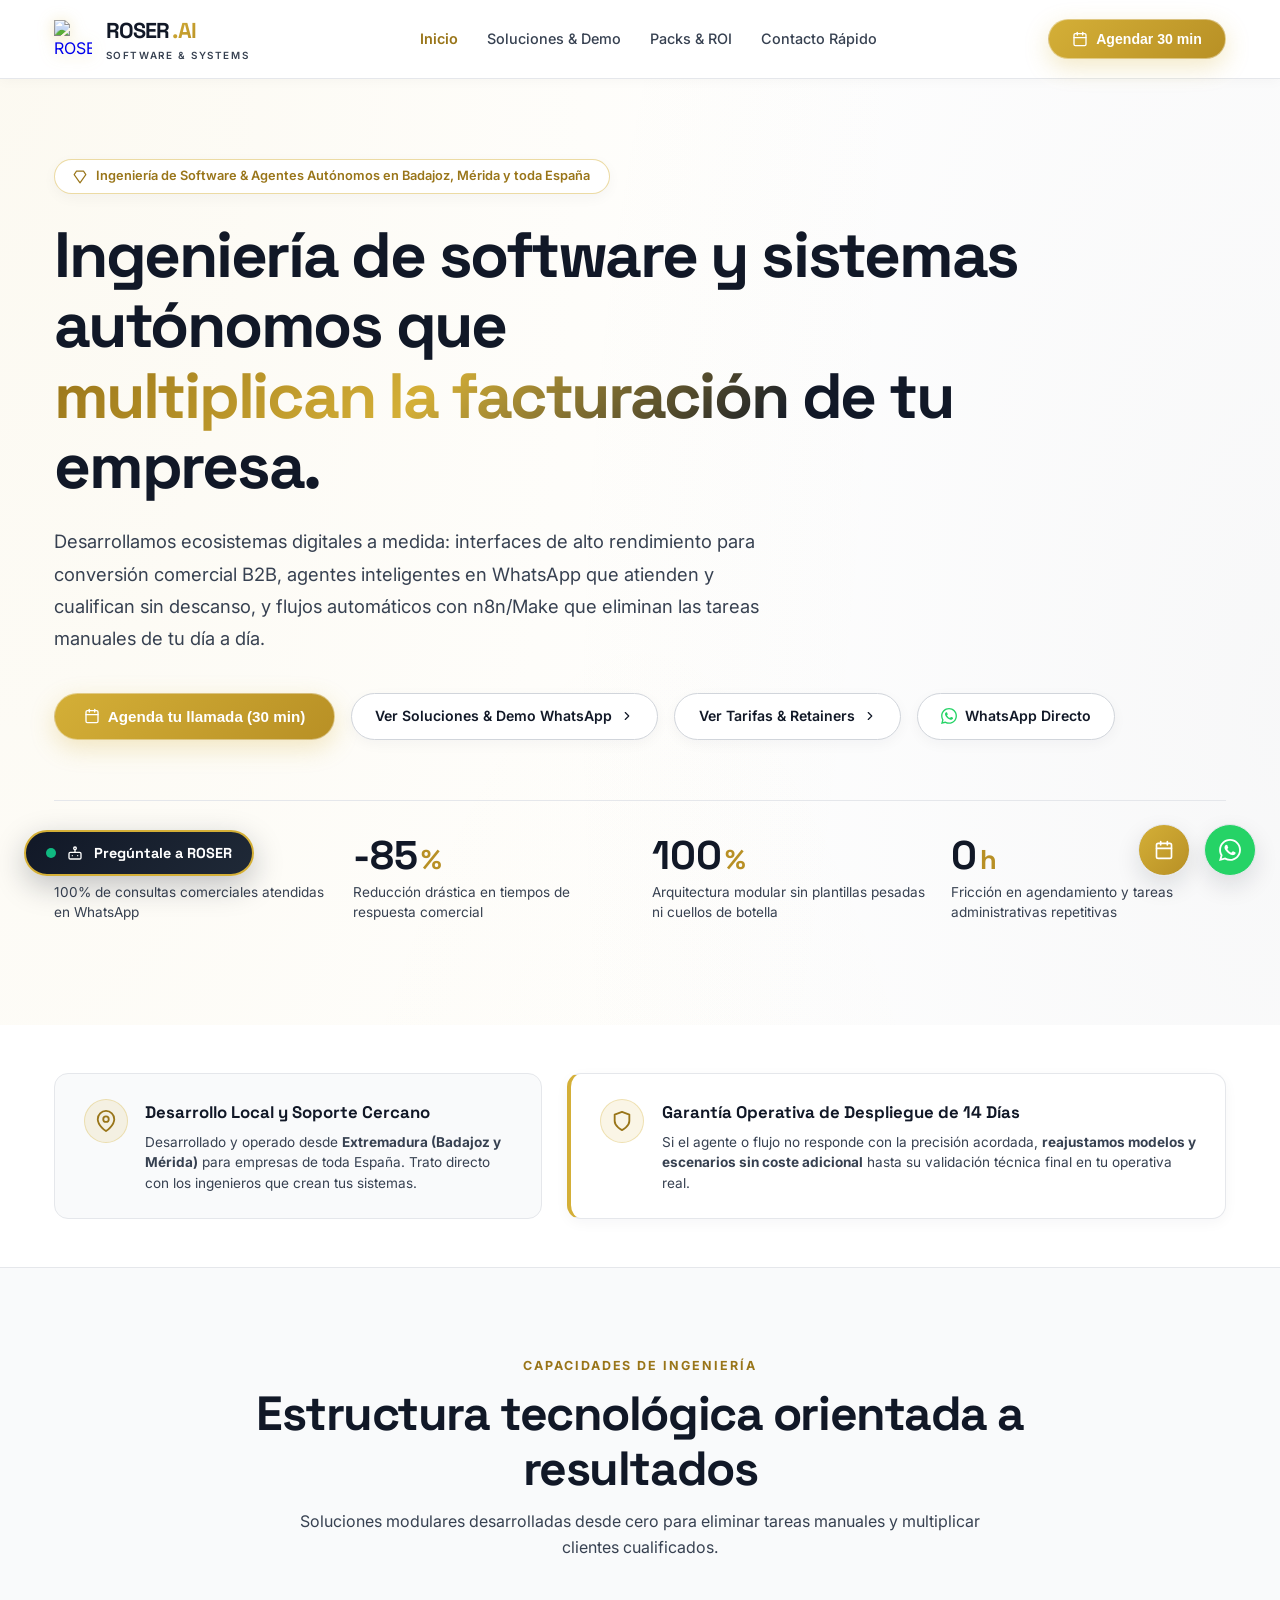
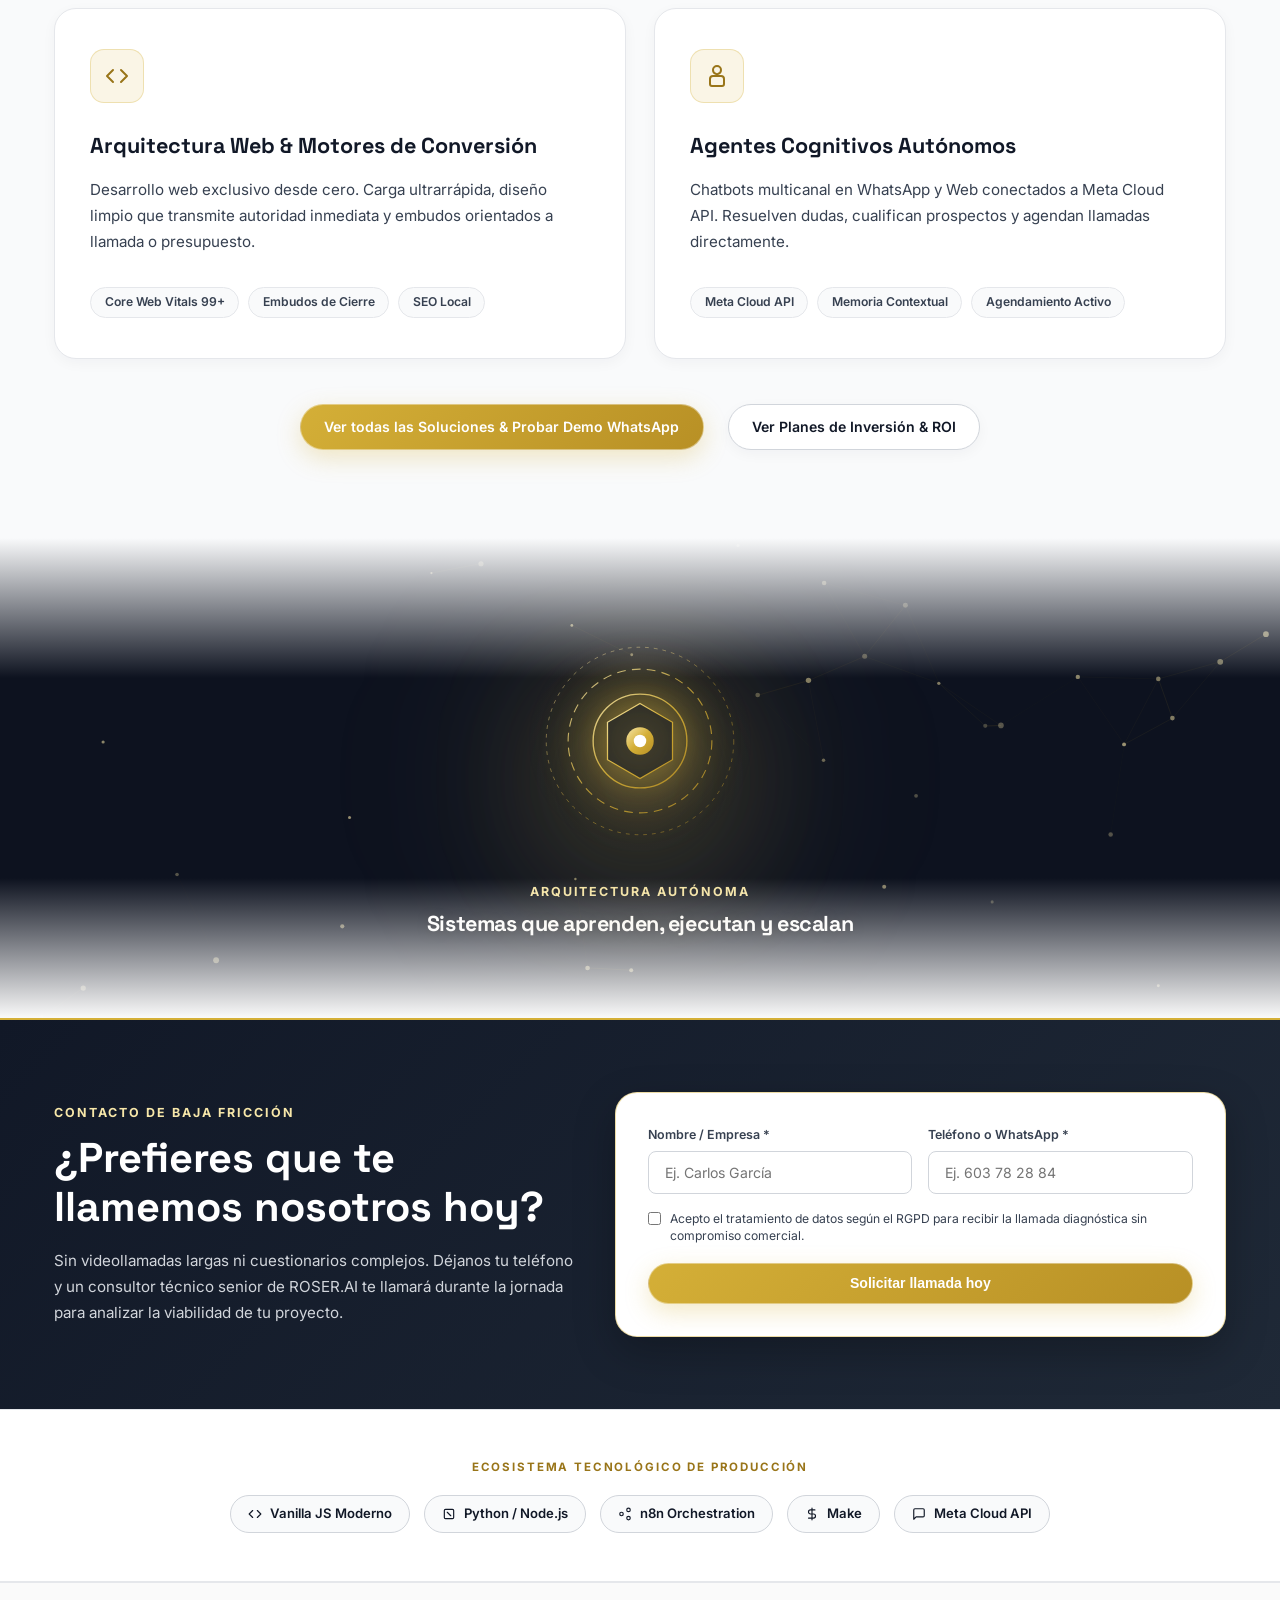
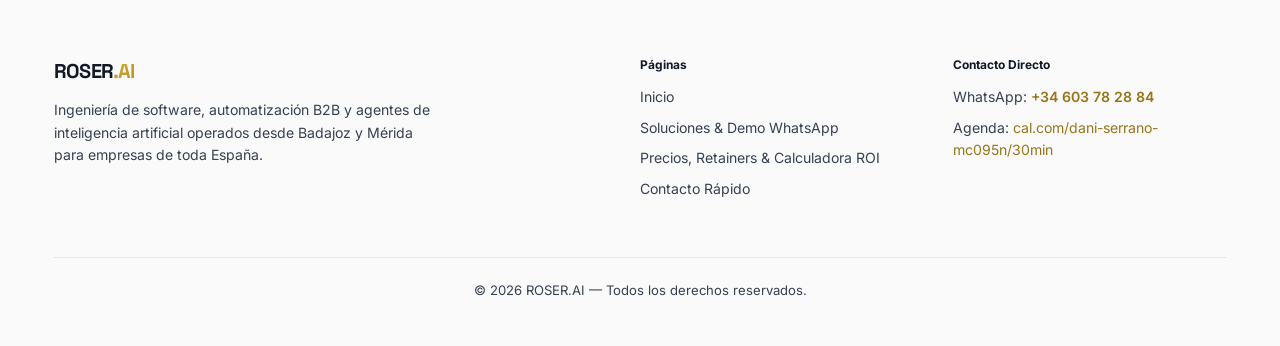
==== commit c602b538: "Add favicon and replace SVG logo with image Added favicon and updated brand logo implementation." ====
--- a/index.html
+++ b/index.html
@@ -6,6 +6,11 @@
   <title>ROSER.AI — Ingeniería de Software, Agentes IA & Automatización B2B</title>
   <meta name="description" content="Sistemas autónomos de ingeniería digital, agentes IA en WhatsApp y pipelines de automatización con n8n y Make en Badajoz, Mérida y toda España." />
   
+  <!-- Favicon & Brand Icon (Google Search & Browsers) -->
+  <link rel="icon" type="image/png" sizes="32x32" href="logo.png">
+  <link rel="icon" type="image/png" sizes="16x16" href="logo.png">
+  <link rel="apple-touch-icon" sizes="180x180" href="logo.png">
+
   <link rel="preconnect" href="https://fonts.googleapis.com" />
   <link rel="preconnect" href="https://fonts.gstatic.com" crossorigin />
   <link href="https://fonts.googleapis.com/css2?family=Inter:wght@300;400;500;600;700&family=Space+Grotesk:wght@500;600;700&display=swap" rel="stylesheet" />
@@ -67,7 +72,7 @@
     }
     .nav-wrapper { display: flex; align-items: center; justify-content: space-between; height: 78px; }
     .brand-container { display: flex; align-items: center; gap: 0.85rem; text-decoration: none; }
-    .brand-icon-svg { width: 38px; height: 38px; flex-shrink: 0; filter: drop-shadow(0 2px 8px rgba(212, 175, 55, 0.35)); }
+    .brand-logo-img { width: 38px; height: 38px; object-fit: contain; flex-shrink: 0; filter: drop-shadow(0 2px 8px rgba(212, 175, 55, 0.35)); }
     .brand-title-wrap { display: flex; flex-direction: column; }
     .brand-name {
       font-family: 'Space Grotesk', sans-serif; font-size: 1.35rem; font-weight: 700;
@@ -249,20 +254,7 @@
     <div class="container">
       <div class="nav-wrapper">
         <a href="index.html" class="brand-container">
-          <svg class="brand-icon-svg" viewBox="0 0 100 100" fill="none" xmlns="http://www.w3.org/2000/svg">
-            <defs>
-              <linearGradient id="goldBrandGrad" x1="0%" y1="0%" x2="100%" y2="100%">
-                <stop offset="0%" stop-color="#F7E7A9" />
-                <stop offset="50%" stop-color="#D4AF37" />
-                <stop offset="100%" stop-color="#B89025" />
-              </linearGradient>
-            </defs>
-            <polygon points="50,6 90,28 90,72 50,94 10,72 10,28" stroke="url(#goldBrandGrad)" stroke-width="4.5" fill="rgba(212, 175, 55, 0.08)" />
-            <circle cx="50" cy="50" r="14" fill="url(#goldBrandGrad)" />
-            <line x1="50" y1="6" x2="50" y2="36" stroke="url(#goldBrandGrad)" stroke-width="3" />
-            <line x1="90" y1="72" x2="62" y2="58" stroke="url(#goldBrandGrad)" stroke-width="3" />
-            <line x1="10" y1="72" x2="38" y2="58" stroke="url(#goldBrandGrad)" stroke-width="3" />
-          </svg>
+          <img src="logo.png" alt="ROSER.AI Logo" class="brand-logo-img" />
           <div class="brand-title-wrap">
             <span class="brand-name">ROSER<span class="ai-accent">.AI</span></span>
             <span class="brand-sub">Software & Systems</span>
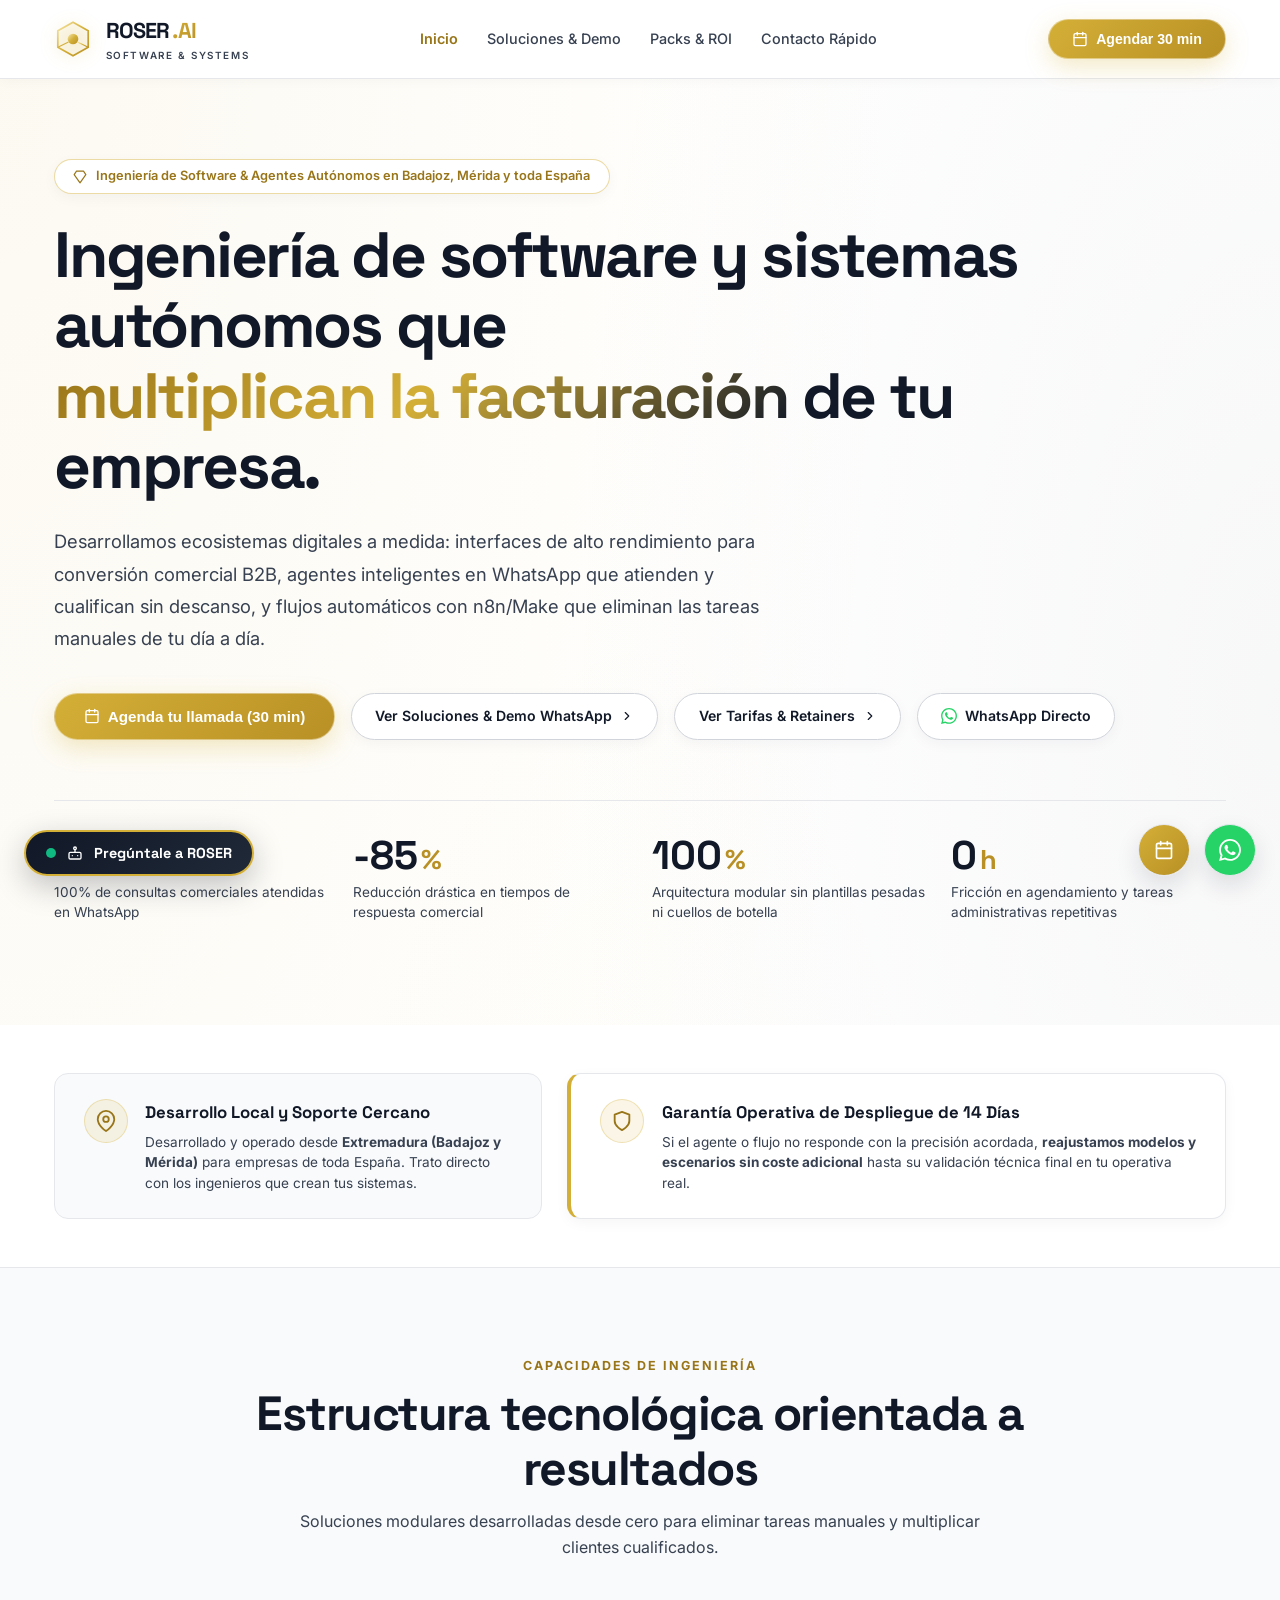
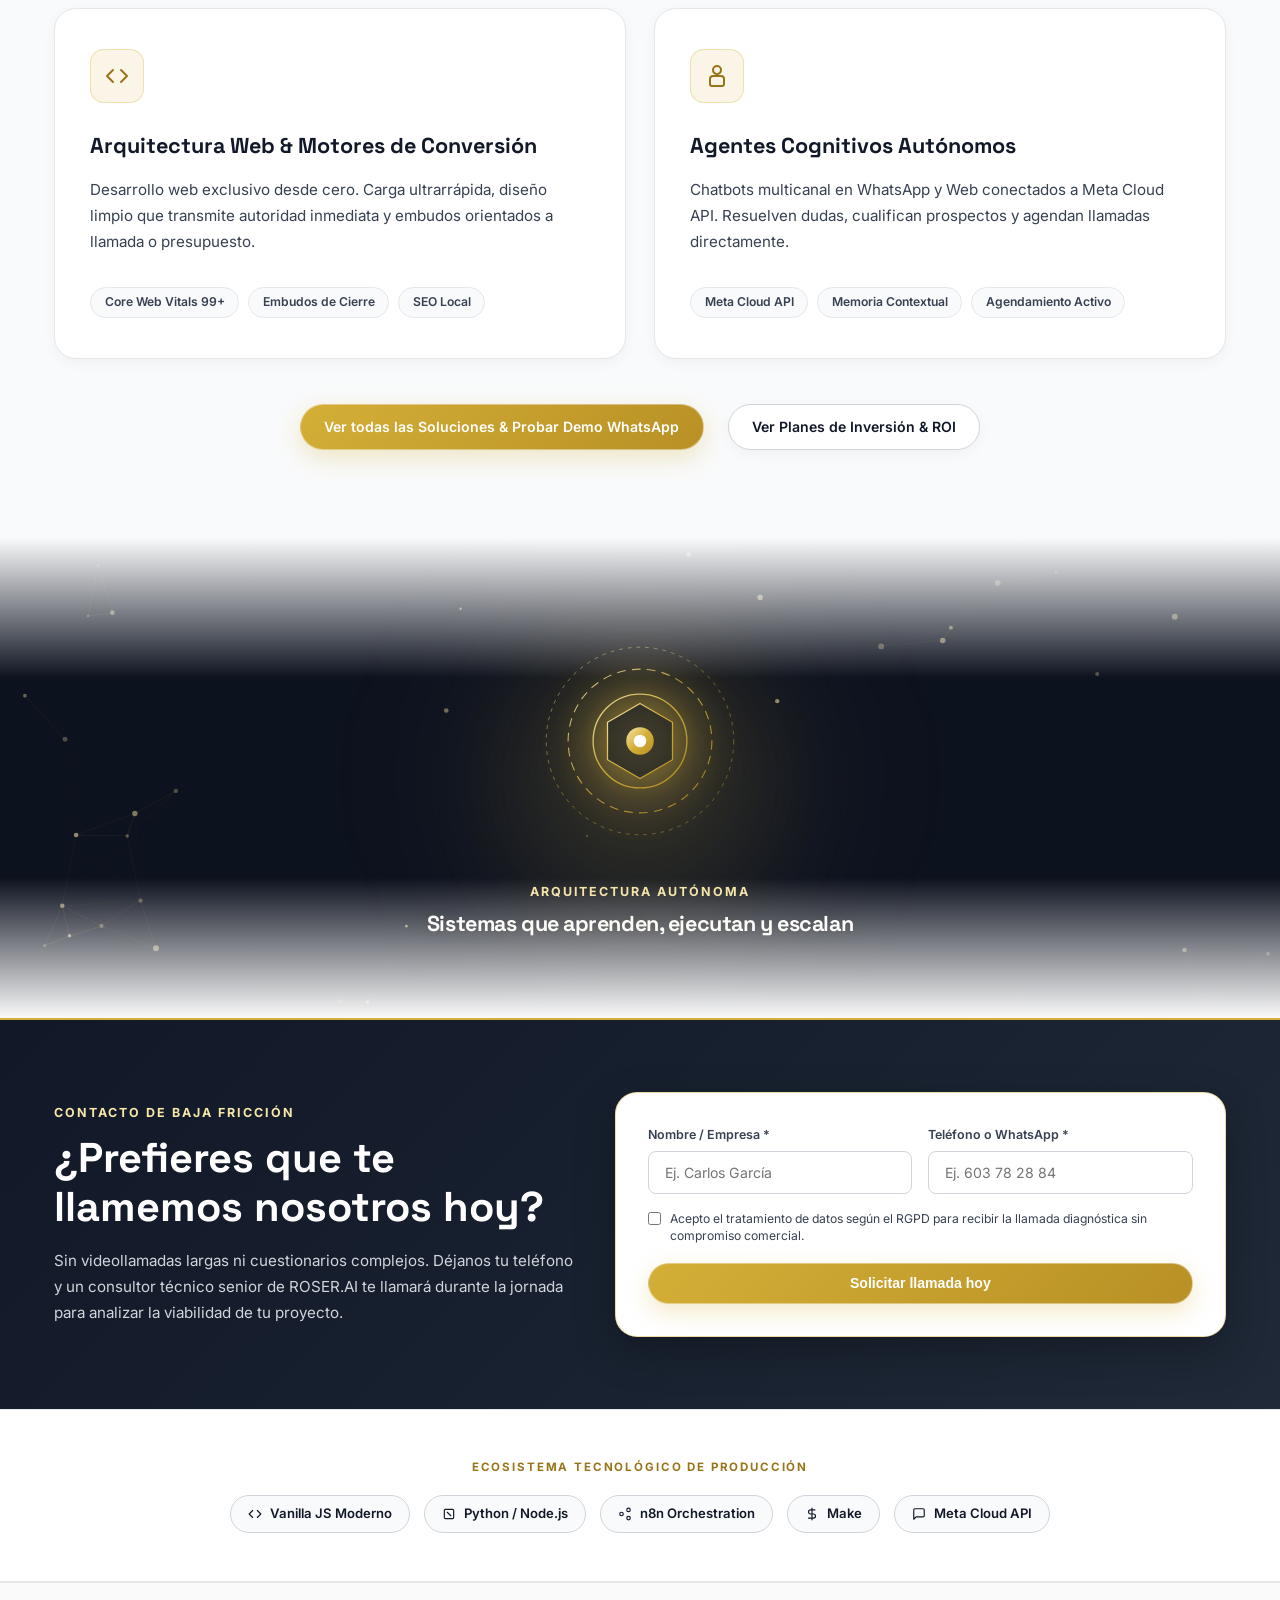
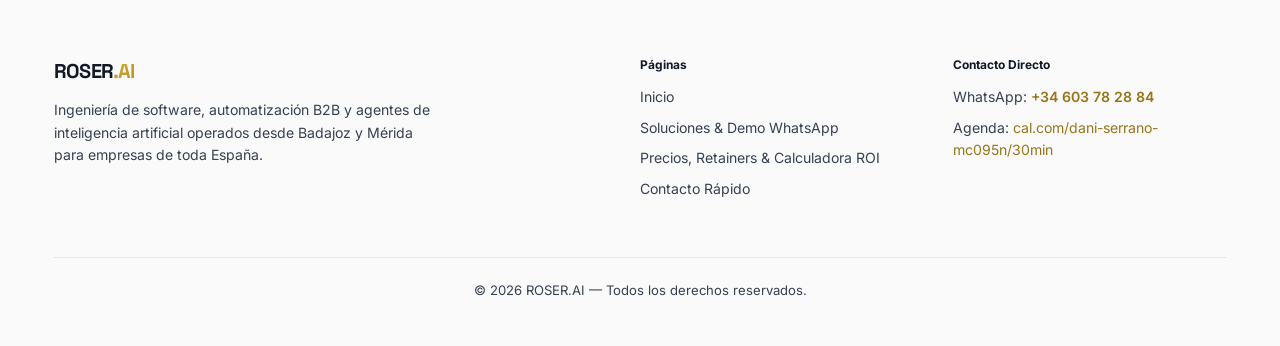
==== commit dbc22da9: "Update logo to SVG and remove favicon links Replaced logo image with SVG icon and removed favicon li" ====
--- a/index.html
+++ b/index.html
@@ -6,11 +6,6 @@
   <title>ROSER.AI — Ingeniería de Software, Agentes IA & Automatización B2B</title>
   <meta name="description" content="Sistemas autónomos de ingeniería digital, agentes IA en WhatsApp y pipelines de automatización con n8n y Make en Badajoz, Mérida y toda España." />
   
-  <!-- Favicon & Brand Icon (Google Search & Browsers) -->
-  <link rel="icon" type="image/png" sizes="32x32" href="logo.png">
-  <link rel="icon" type="image/png" sizes="16x16" href="logo.png">
-  <link rel="apple-touch-icon" sizes="180x180" href="logo.png">
-
   <link rel="preconnect" href="https://fonts.googleapis.com" />
   <link rel="preconnect" href="https://fonts.gstatic.com" crossorigin />
   <link href="https://fonts.googleapis.com/css2?family=Inter:wght@300;400;500;600;700&family=Space+Grotesk:wght@500;600;700&display=swap" rel="stylesheet" />
@@ -72,7 +67,7 @@
     }
     .nav-wrapper { display: flex; align-items: center; justify-content: space-between; height: 78px; }
     .brand-container { display: flex; align-items: center; gap: 0.85rem; text-decoration: none; }
-    .brand-logo-img { width: 38px; height: 38px; object-fit: contain; flex-shrink: 0; filter: drop-shadow(0 2px 8px rgba(212, 175, 55, 0.35)); }
+    .brand-icon-svg { width: 38px; height: 38px; flex-shrink: 0; filter: drop-shadow(0 2px 8px rgba(212, 175, 55, 0.35)); }
     .brand-title-wrap { display: flex; flex-direction: column; }
     .brand-name {
       font-family: 'Space Grotesk', sans-serif; font-size: 1.35rem; font-weight: 700;
@@ -254,7 +249,20 @@
     <div class="container">
       <div class="nav-wrapper">
         <a href="index.html" class="brand-container">
-          <img src="logo.png" alt="ROSER.AI Logo" class="brand-logo-img" />
+          <svg class="brand-icon-svg" viewBox="0 0 100 100" fill="none" xmlns="http://www.w3.org/2000/svg">
+            <defs>
+              <linearGradient id="goldBrandGrad" x1="0%" y1="0%" x2="100%" y2="100%">
+                <stop offset="0%" stop-color="#F7E7A9" />
+                <stop offset="50%" stop-color="#D4AF37" />
+                <stop offset="100%" stop-color="#B89025" />
+              </linearGradient>
+            </defs>
+            <polygon points="50,6 90,28 90,72 50,94 10,72 10,28" stroke="url(#goldBrandGrad)" stroke-width="4.5" fill="rgba(212, 175, 55, 0.08)" />
+            <circle cx="50" cy="50" r="14" fill="url(#goldBrandGrad)" />
+            <line x1="50" y1="6" x2="50" y2="36" stroke="url(#goldBrandGrad)" stroke-width="3" />
+            <line x1="90" y1="72" x2="62" y2="58" stroke="url(#goldBrandGrad)" stroke-width="3" />
+            <line x1="10" y1="72" x2="38" y2="58" stroke="url(#goldBrandGrad)" stroke-width="3" />
+          </svg>
           <div class="brand-title-wrap">
             <span class="brand-name">ROSER<span class="ai-accent">.AI</span></span>
             <span class="brand-sub">Software & Systems</span>
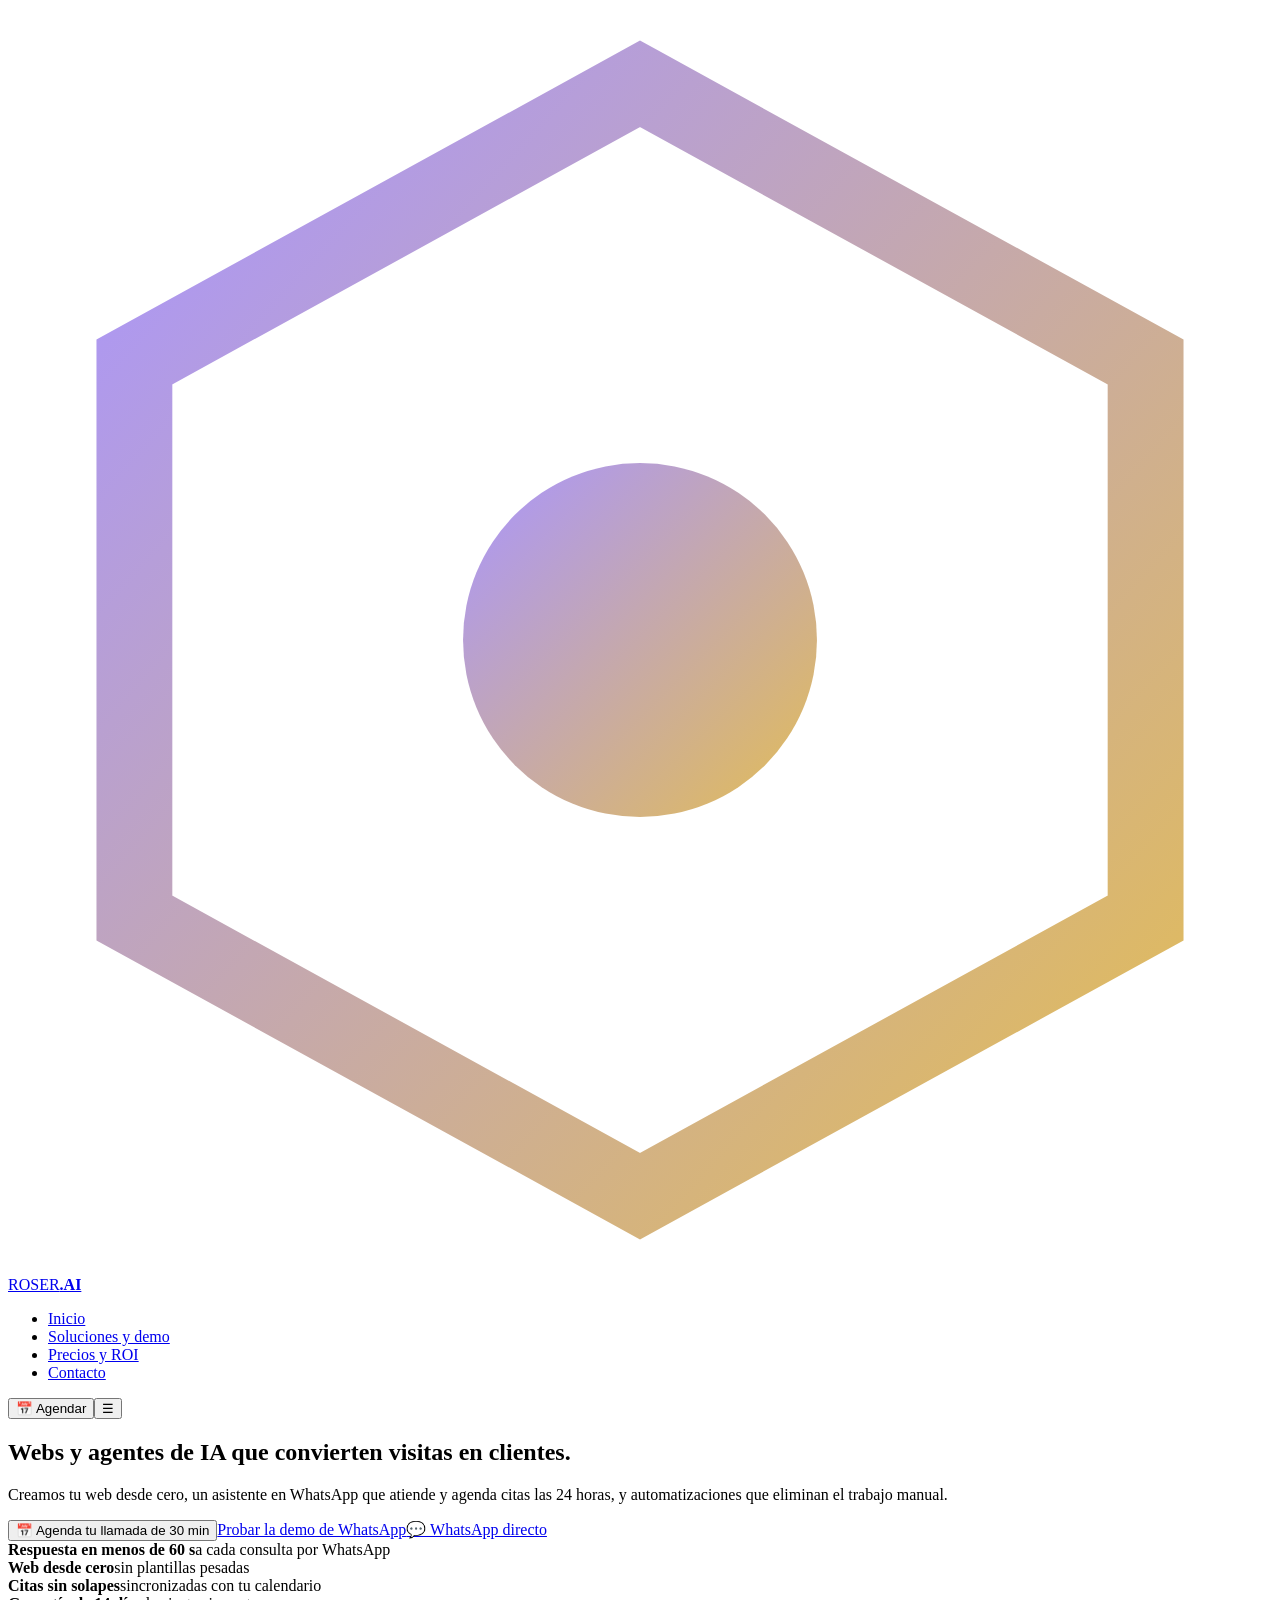
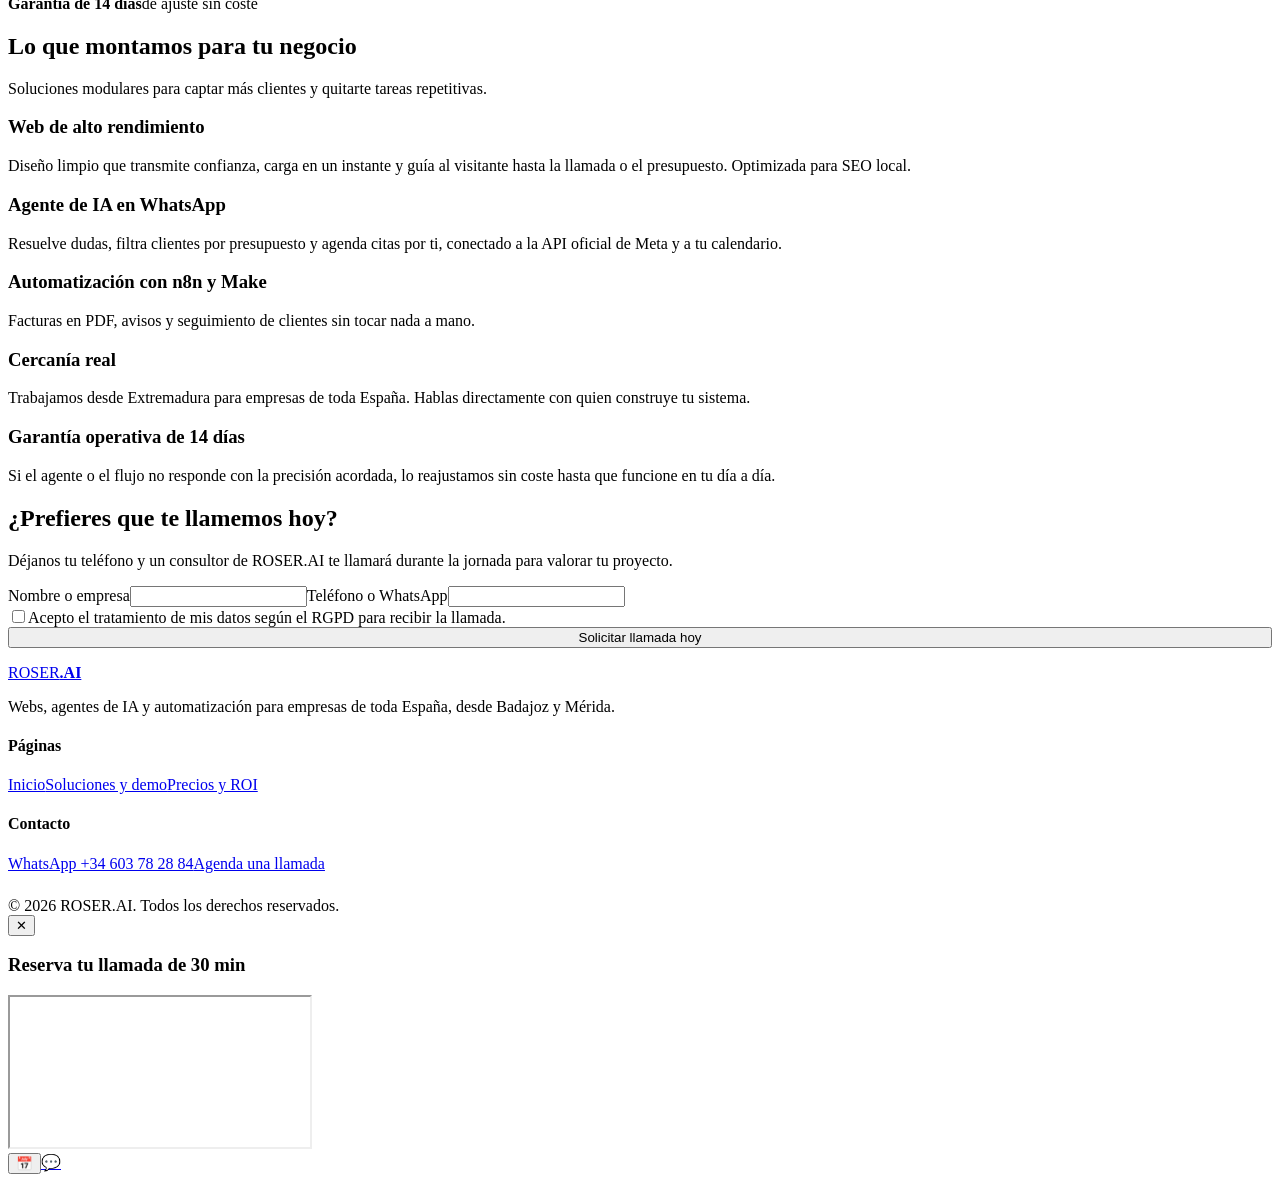
==== commit 350cdf77: "Update index.html" ====
--- a/index.html
+++ b/index.html
@@ -1,784 +1,15 @@
-<!DOCTYPE html>
-<html lang="es" class="scroll-smooth">
-<head>
-  <meta charset="UTF-8" />
-  <meta name="viewport" content="width=device-width, initial-scale=1.0" />
-  <title>ROSER.AI — Ingeniería de Software, Agentes IA & Automatización B2B</title>
-  <meta name="description" content="Sistemas autónomos de ingeniería digital, agentes IA en WhatsApp y pipelines de automatización con n8n y Make en Badajoz, Mérida y toda España." />
-  
-  <link rel="preconnect" href="https://fonts.googleapis.com" />
-  <link rel="preconnect" href="https://fonts.gstatic.com" crossorigin />
-  <link href="https://fonts.googleapis.com/css2?family=Inter:wght@300;400;500;600;700&family=Space+Grotesk:wght@500;600;700&display=swap" rel="stylesheet" />
-
-  <style>
-    :root {
-      --white-pure: #FFFFFF;
-      --slate-gray: #6B7280;
-      --slate-dark: #374151;
-      --slate-light: #9CA3AF;
-      --gold-metallic: #D4AF37;
-      --gold-deep: #B89025;
-      --gold-accessible: #997519;
-      --gold-light: #F7E7A9;
-      --gold-subtle: rgba(212, 175, 55, 0.12);
-      --gold-glow: rgba(212, 175, 55, 0.28);
-      --text-charcoal: #111827;
-      --text-slate: #374151;
-      --text-muted: #4B5563;
-      --bg-canvas: #FFFFFF;
-      --bg-surface-soft: #F9FAFB;
-      --border-light: #E5E7EB;
-      --border-medium: #D1D5DB;
-      --border-gold: rgba(212, 175, 55, 0.45);
-      --radius-sm: 8px;
-      --radius-md: 14px;
-      --radius-lg: 22px;
-      --radius-full: 9999px;
-      --shadow-luxury-sm: 0 4px 14px rgba(17, 24, 39, 0.04);
-      --shadow-luxury-md: 0 12px 30px rgba(17, 24, 39, 0.08);
-      --shadow-luxury-lg: 0 20px 45px rgba(17, 24, 39, 0.12);
-      --shadow-gold: 0 8px 24px rgba(212, 175, 55, 0.28);
-    }
-
-    * { box-sizing: border-box; margin: 0; padding: 0; -webkit-font-smoothing: antialiased; }
-
-    body {
-      background-color: var(--bg-canvas);
-      color: var(--text-charcoal);
-      font-family: 'Inter', sans-serif;
-      line-height: 1.6;
-      overflow-x: hidden;
-      background-image: 
-        radial-gradient(at 0% 0%, rgba(212, 175, 55, 0.07) 0px, transparent 50%),
-        radial-gradient(at 100% 20%, rgba(107, 114, 128, 0.05) 0px, transparent 40%),
-        radial-gradient(at 50% 100%, rgba(212, 175, 55, 0.05) 0px, transparent 60%);
-    }
-
-    .container { max-width: 1220px; margin: 0 auto; padding: 0 1.5rem; position: relative; z-index: 1; }
-    .svg-stroke { fill: none; stroke: currentColor; stroke-linecap: round; stroke-linejoin: round; stroke-width: 2; }
-    
-    /* HEADER */
-    header {
-      position: sticky; top: 0; z-index: 200;
-      background: rgba(255, 255, 255, 0.94);
-      backdrop-filter: blur(18px); -webkit-backdrop-filter: blur(18px);
-      border-bottom: 1px solid var(--border-light);
-      box-shadow: 0 2px 12px rgba(17, 24, 39, 0.03);
-    }
-    .nav-wrapper { display: flex; align-items: center; justify-content: space-between; height: 78px; }
-    .brand-container { display: flex; align-items: center; gap: 0.85rem; text-decoration: none; }
-    .brand-icon-svg { width: 38px; height: 38px; flex-shrink: 0; filter: drop-shadow(0 2px 8px rgba(212, 175, 55, 0.35)); }
-    .brand-title-wrap { display: flex; flex-direction: column; }
-    .brand-name {
-      font-family: 'Space Grotesk', sans-serif; font-size: 1.35rem; font-weight: 700;
-      letter-spacing: -0.04em; color: var(--text-charcoal); display: flex; align-items: center; gap: 0.2rem;
-    }
-    .brand-name .ai-accent {
-      background: linear-gradient(135deg, var(--gold-metallic), var(--gold-deep));
-      -webkit-background-clip: text; -webkit-text-fill-color: transparent; font-weight: 800;
-    }
-    .brand-sub { font-size: 0.62rem; text-transform: uppercase; letter-spacing: 0.16em; color: var(--text-slate); font-weight: 600; }
-    .nav-links { display: none; align-items: center; gap: 1.8rem; list-style: none; }
-    @media (min-width: 960px) { .nav-links { display: flex; } }
-    .nav-links a { color: var(--text-slate); text-decoration: none; font-size: 0.9rem; font-weight: 500; transition: color 0.2s ease; }
-    .nav-links a:hover, .nav-links a.active { color: var(--gold-accessible); font-weight: 600; }
-
-    .btn-primary {
-      background: linear-gradient(135deg, #D4AF37 0%, #B89025 100%);
-      color: #FFFFFF; padding: 0.7rem 1.45rem; border-radius: var(--radius-full);
-      font-size: 0.88rem; font-weight: 600; text-decoration: none;
-      border: 1px solid rgba(255, 255, 255, 0.4); box-shadow: var(--shadow-gold);
-      cursor: pointer; display: inline-flex; align-items: center; gap: 0.5rem;
-      transition: all 0.25s cubic-bezier(0.16, 1, 0.3, 1);
-    }
-    .btn-primary:hover { transform: translateY(-2px); box-shadow: 0 10px 28px rgba(212, 175, 55, 0.4); background: linear-gradient(135deg, #DFBE52 0%, #A8811C 100%); }
-
-    .btn-ghost {
-      background: #FFFFFF; color: var(--text-charcoal); padding: 0.7rem 1.45rem;
-      border-radius: var(--radius-full); font-size: 0.88rem; font-weight: 600;
-      text-decoration: none; border: 1px solid var(--border-medium); cursor: pointer;
-      display: inline-flex; align-items: center; gap: 0.5rem; box-shadow: var(--shadow-luxury-sm); transition: all 0.2s ease;
-    }
-    .btn-ghost:hover { background: var(--bg-surface-soft); border-color: var(--gold-metallic); color: var(--gold-accessible); transform: translateY(-2px); box-shadow: 0 6px 18px rgba(17, 24, 39, 0.06); }
-
-    .mobile-menu-btn { display: block; background: none; border: none; color: var(--text-charcoal); cursor: pointer; padding: 0.4rem; }
-    @media (min-width: 960px) { .mobile-menu-btn { display: none; } }
-
-    /* HERO */
-    .hero-section { padding: 5rem 0 4.2rem; position: relative; }
-    .hero-badge {
-      display: inline-flex; align-items: center; gap: 0.55rem; background: #FFFFFF;
-      border: 1px solid var(--border-gold); padding: 0.4rem 1.15rem; border-radius: var(--radius-full);
-      font-size: 0.8rem; color: var(--gold-accessible); font-weight: 600; margin-bottom: 1.6rem; box-shadow: var(--shadow-luxury-sm);
-    }
-    .hero-headline {
-      font-family: 'Space Grotesk', sans-serif; font-size: clamp(2.3rem, 5vw, 4.1rem); line-height: 1.1;
-      font-weight: 700; letter-spacing: -0.035em; color: var(--text-charcoal); margin-bottom: 1.5rem; max-width: 980px;
-    }
-    .hero-headline .text-gradient {
-      background: linear-gradient(135deg, var(--gold-accessible) 0%, var(--gold-metallic) 50%, var(--text-charcoal) 100%);
-      -webkit-background-clip: text; -webkit-text-fill-color: transparent; display: inline-block;
-    }
-    .hero-lead { font-size: 1.15rem; color: var(--text-slate); max-width: 720px; line-height: 1.75; margin-bottom: 2.4rem; }
-    .hero-actions { display: flex; flex-wrap: wrap; gap: 1rem; margin-bottom: 3.8rem; }
-    
-    .proof-grid {
-      display: grid; grid-template-columns: repeat(2, 1fr); gap: 1.5rem; padding: 2.2rem 0; border-top: 1px solid var(--border-light);
-    }
-    @media (min-width: 768px) { .proof-grid { grid-template-columns: repeat(4, 1fr); } }
-    .proof-metric {
-      font-family: 'Space Grotesk', sans-serif; font-size: 2.5rem; font-weight: 700; line-height: 1;
-      color: var(--text-charcoal); margin-bottom: 0.4rem; display: flex; align-items: baseline; gap: 0.2rem;
-    }
-    .proof-metric span { color: var(--gold-deep); font-size: 1.7rem; }
-    .proof-desc { font-size: 0.85rem; color: var(--text-slate); line-height: 1.45; }
-
-    /* SECCIONES */
-    .section-wrap { padding: 5.5rem 0; position: relative; }
-    .eyebrow { font-size: 0.78rem; font-weight: 700; letter-spacing: 0.16em; text-transform: uppercase; color: var(--gold-accessible); margin-bottom: 0.6rem; display: block; }
-    .section-title { font-family: 'Space Grotesk', sans-serif; font-size: clamp(2rem, 3.8vw, 3rem); font-weight: 700; letter-spacing: -0.03em; color: var(--text-charcoal); line-height: 1.15; }
-    .section-subtitle { color: var(--text-slate); font-size: 1rem; max-width: 680px; margin-top: 0.75rem; }
-
-    /* TRUST STRIP */
-    .trust-guarantee-strip { padding: 3rem 0; background: #FFFFFF; border-bottom: 1px solid var(--border-light); }
-    .trust-guarantee-grid { display: grid; grid-template-columns: 1fr; gap: 1.6rem; }
-    @media (min-width: 768px) { .trust-guarantee-grid { grid-template-columns: 1fr 1.35fr; } }
-    .trust-card { background: var(--bg-surface-soft); border: 1px solid var(--border-light); border-radius: var(--radius-md); padding: 1.6rem 1.8rem; display: flex; align-items: flex-start; gap: 1.1rem; }
-    .trust-card.highlight { border-left: 4px solid var(--gold-metallic); background: #FFFFFF; box-shadow: var(--shadow-luxury-sm); }
-    .trust-icon-box { width: 44px; height: 44px; border-radius: 50%; background: var(--gold-subtle); border: 1px solid rgba(212, 175, 55, 0.3); display: flex; align-items: center; justify-content: center; color: var(--gold-accessible); flex-shrink: 0; }
-    .trust-content h4 { font-family: 'Space Grotesk', sans-serif; font-size: 1.05rem; font-weight: 700; color: var(--text-charcoal); margin-bottom: 0.35rem; }
-    .trust-content p { font-size: 0.85rem; color: var(--text-slate); line-height: 1.5; }
-
-    /* SERVICIOS / SOLUCIONES */
-    .services-matrix { display: grid; grid-template-columns: 1fr; gap: 1.75rem; }
-    @media (min-width: 768px) { .services-matrix { grid-template-columns: repeat(2, 1fr); } }
-    .service-card {
-      background: #FFFFFF; border: 1px solid var(--border-light); border-radius: var(--radius-lg);
-      padding: 2.5rem 2.2rem; position: relative; overflow: hidden; display: flex; flex-direction: column;
-      justify-content: space-between; box-shadow: var(--shadow-luxury-sm); transition: all 0.35s cubic-bezier(0.16, 1, 0.3, 1);
-    }
-    .service-card:hover { transform: translateY(-6px); box-shadow: var(--shadow-luxury-lg), 0 0 24px rgba(212, 175, 55, 0.12); border-color: var(--border-gold); }
-    .service-icon-box { width: 54px; height: 54px; border-radius: var(--radius-md); background: var(--gold-subtle); border: 1px solid rgba(212, 175, 55, 0.3); display: flex; align-items: center; justify-content: center; color: var(--gold-accessible); margin-bottom: 1.6rem; }
-    .service-name { font-family: 'Space Grotesk', sans-serif; font-size: 1.35rem; font-weight: 700; color: var(--text-charcoal); margin-bottom: 0.85rem; }
-    .service-pitch { font-size: 0.95rem; color: var(--text-slate); line-height: 1.7; margin-bottom: 2rem; }
-    .feature-tags { display: flex; flex-wrap: wrap; gap: 0.55rem; margin-top: auto; }
-    .tag-chip { font-size: 0.76rem; font-weight: 600; color: var(--text-slate); background: var(--bg-surface-soft); border: 1px solid var(--border-light); padding: 0.3rem 0.85rem; border-radius: var(--radius-full); }
-    .service-card:hover .tag-chip { border-color: rgba(212, 175, 55, 0.3); color: var(--gold-accessible); }
-
-    /* BANNER VISUAL IA NEURAL */
-    .ai-visual-fusion-section { position: relative; width: 100%; height: 480px; overflow: hidden; background: #0D121F; display: flex; align-items: center; justify-content: center; }
-    .fusion-fade-top { position: absolute; top: 0; left: 0; right: 0; height: 140px; background: linear-gradient(180deg, var(--bg-surface-soft) 0%, rgba(249, 250, 251, 0) 100%); z-index: 10; pointer-events: none; }
-    .fusion-fade-bottom { position: absolute; bottom: 0; left: 0; right: 0; height: 140px; background: linear-gradient(0deg, #FAFAFA 0%, rgba(250, 250, 250, 0) 100%); z-index: 10; pointer-events: none; }
-    .neural-canvas-bg { position: absolute; top: 0; left: 0; width: 100%; height: 100%; z-index: 1; opacity: 0.75; }
-    .neural-static-fallback { position: absolute; inset: 0; background: radial-gradient(circle at center, rgba(212, 175, 55, 0.18) 0%, rgba(13, 18, 31, 0.98) 75%); display: none; z-index: 1; }
-    .neural-core-wrapper { position: relative; z-index: 5; display: flex; flex-direction: column; align-items: center; justify-content: center; text-align: center; pointer-events: none; }
-    .core-halo { position: absolute; border-radius: 50%; filter: blur(80px); pointer-events: none; }
-    .glow-large { width: 380px; height: 380px; background: radial-gradient(circle, rgba(212, 175, 55, 0.25) 0%, transparent 70%); }
-    .glow-small { width: 180px; height: 180px; background: radial-gradient(circle, rgba(247, 231, 169, 0.4) 0%, transparent 60%); }
-    .quantum-orb-svg { width: 250px; height: 250px; filter: drop-shadow(0 0 25px rgba(212, 175, 55, 0.4)); }
-    .neural-caption { margin-top: 1rem; }
-    .neural-caption-title { font-family: 'Space Grotesk', sans-serif; font-size: 1.35rem; font-weight: 700; color: #FFFFFF; letter-spacing: -0.02em; text-shadow: 0 2px 10px rgba(0, 0, 0, 0.6); }
-    .spin-slow { transform-origin: center; animation: orbSpin 28s linear infinite; }
-    .spin-reverse { transform-origin: center; animation: orbSpinReverse 20s linear infinite; }
-    .pulse-subtle { transform-origin: center; animation: orbPulse 4s ease-in-out infinite; }
-    @keyframes orbSpin { from { transform: rotate(0deg); } to { transform: rotate(360deg); } }
-    @keyframes orbSpinReverse { from { transform: rotate(360deg); } to { transform: rotate(0deg); } }
-    @keyframes orbPulse { 0%, 100% { transform: scale(1); opacity: 0.85; } 50% { transform: scale(1.04); opacity: 1; } }
-
-    /* FORMULARIO "TE LLAMAMOS HOY" */
-    .lead-capture-strip { padding: 4.5rem 0; background: linear-gradient(135deg, #111827 0%, #1F2937 100%); color: #FFFFFF; border-top: 2px solid var(--gold-metallic); position: relative; overflow: hidden; }
-    .lead-strip-grid { display: grid; grid-template-columns: 1fr; gap: 2.5rem; align-items: center; }
-    @media (min-width: 900px) { .lead-strip-grid { grid-template-columns: 1.15fr 1.35fr; } }
-    .lead-form-wrap { background: #FFFFFF; padding: 2rem; border-radius: var(--radius-lg); border: 1px solid var(--border-gold); box-shadow: 0 15px 40px rgba(0, 0, 0, 0.25); color: var(--text-charcoal); }
-    .lead-input-row { display: grid; grid-template-columns: 1fr; gap: 1rem; margin-bottom: 1rem; }
-    @media (min-width: 600px) { .lead-input-row { grid-template-columns: 1fr 1fr; } }
-    .lead-field-group label { display: block; font-size: 0.78rem; font-weight: 600; color: var(--text-slate); margin-bottom: 0.35rem; }
-    .lead-input-field { width: 100%; padding: 0.75rem 1rem; border: 1px solid var(--border-medium); border-radius: var(--radius-sm); font-size: 0.88rem; outline: none; font-family: inherit; }
-    .lead-input-field:focus { border-color: var(--gold-metallic); box-shadow: 0 0 0 3px rgba(212, 175, 55, 0.2); }
-    .lead-gdpr-row { display: flex; align-items: flex-start; gap: 0.6rem; margin-bottom: 1.2rem; font-size: 0.76rem; color: var(--text-slate); line-height: 1.4; }
-    .lead-gdpr-row input[type="checkbox"] { margin-top: 0.15rem; accent-color: var(--gold-deep); cursor: pointer; }
-    .lead-status-msg { margin-top: 0.8rem; font-size: 0.82rem; font-weight: 600; display: none; }
-    .lead-status-msg.success { display: block; color: #059669; }
-
-    /* TECH STACK */
-    .tech-stack-strip { padding: 3rem 0; background: #FFFFFF; border-top: 1px solid var(--border-light); border-bottom: 1px solid var(--border-light); }
-    .tech-chips-wrapper { display: flex; flex-wrap: wrap; justify-content: center; gap: 0.85rem; align-items: center; margin-top: 1.2rem; }
-    .tech-chip { background: var(--bg-surface-soft); border: 1px solid var(--border-medium); color: var(--text-charcoal); padding: 0.45rem 1.1rem; border-radius: var(--radius-full); font-size: 0.82rem; font-weight: 600; display: inline-flex; align-items: center; gap: 0.45rem; }
-
-    /* FOOTER */
-    footer { border-top: 1px solid var(--border-light); padding: 4.5rem 0 2.8rem; background: #FAFAFA; font-size: 0.9rem; }
-    .footer-grid { display: grid; grid-template-columns: 1fr; gap: 2.5rem; margin-bottom: 3.5rem; }
-    @media (min-width: 768px) { .footer-grid { grid-template-columns: 2fr 1fr 1fr; } }
-
-    /* BOTONES FLOTANTES */
-    .floating-support-cluster { position: fixed; bottom: 24px; right: 24px; display: flex; align-items: center; gap: 0.85rem; z-index: 150; }
-    .action-fab { width: 52px; height: 52px; border-radius: 50%; display: flex; align-items: center; justify-content: center; border: 1px solid var(--border-light); box-shadow: 0 10px 25px rgba(17, 24, 39, 0.12); cursor: pointer; text-decoration: none; transition: transform 0.2s; }
-    .action-fab:hover { transform: scale(1.1); }
-    .fab-wa { background: #25D366; color: #FFFFFF; }
-    .fab-quote { background: linear-gradient(135deg, var(--gold-metallic) 0%, var(--gold-deep) 100%); color: #FFFFFF; }
-    .bot-launcher-fab { position: fixed; bottom: 24px; left: 24px; z-index: 160; background: linear-gradient(135deg, #111827 0%, #1F2937 100%); color: #FFFFFF; border: 2px solid var(--gold-metallic); padding: 0.75rem 1.25rem; border-radius: var(--radius-full); box-shadow: 0 10px 30px rgba(17, 24, 39, 0.25); cursor: pointer; display: flex; align-items: center; gap: 0.7rem; font-family: 'Space Grotesk', sans-serif; font-weight: 700; font-size: 0.9rem; }
-    .bot-status-pulse { width: 10px; height: 10px; background-color: #10B981; border-radius: 50%; }
-
-    /* BOT WIDGET */
-    .bot-widget-container { position: fixed; bottom: 90px; left: 24px; width: 375px; max-width: calc(100vw - 48px); height: 530px; background: #FFFFFF; border: 1px solid var(--border-gold); border-radius: var(--radius-lg); box-shadow: 0 20px 50px rgba(17, 24, 39, 0.2); z-index: 170; display: flex; flex-direction: column; overflow: hidden; opacity: 0; pointer-events: none; transform: translateY(20px) scale(0.96); transition: all 0.3s ease; }
-    .bot-widget-container.active { opacity: 1; pointer-events: auto; transform: translateY(0) scale(1); }
-    .bot-header { background: linear-gradient(135deg, #111827 0%, #1F2937 100%); color: #FFFFFF; padding: 1rem 1.2rem; display: flex; align-items: center; justify-content: space-between; border-bottom: 2px solid var(--gold-metallic); }
-    .bot-messages-area { flex: 1; overflow-y: auto; padding: 1.1rem; display: flex; flex-direction: column; gap: 0.85rem; background: #FDFDFD; }
-    .bot-msg { max-width: 84%; padding: 0.8rem 1rem; border-radius: var(--radius-md); font-size: 0.86rem; line-height: 1.5; }
-    .bot-msg.bot { align-self: flex-start; background: #FFFFFF; border: 1px solid var(--border-light); color: var(--text-charcoal); }
-    .bot-msg.user { align-self: flex-end; background: linear-gradient(135deg, #D4AF37 0%, #B89025 100%); color: #FFFFFF; }
-    .bot-quick-chips { display: flex; flex-wrap: wrap; gap: 0.4rem; padding: 0.5rem 1rem; background: #FAFAFA; border-top: 1px solid var(--border-light); }
-    .bot-chip { background: #FFFFFF; border: 1px solid var(--border-gold); color: var(--gold-accessible); font-size: 0.72rem; font-weight: 600; padding: 0.3rem 0.65rem; border-radius: var(--radius-full); cursor: pointer; }
-    .bot-input-container { padding: 0.75rem 1rem; background: #FFFFFF; border-top: 1px solid var(--border-light); display: flex; gap: 0.5rem; align-items: center; }
-    .bot-input-container input { flex: 1; padding: 0.65rem 0.9rem; border-radius: var(--radius-full); border: 1px solid var(--border-medium); font-size: 0.85rem; outline: none; }
-    .bot-send-btn { width: 36px; height: 36px; border-radius: 50%; background: linear-gradient(135deg, var(--gold-metallic), var(--gold-deep)); color: #FFFFFF; border: none; cursor: pointer; display: flex; align-items: center; justify-content: center; }
-
-    /* MODAL CAL.COM */
-    .modal-backdrop { position: fixed; inset: 0; background: rgba(17, 24, 39, 0.65); backdrop-filter: blur(10px); display: flex; align-items: center; justify-content: center; padding: 1.2rem; z-index: 1000; opacity: 0; pointer-events: none; transition: opacity 0.25s ease; }
-    .modal-backdrop.active { opacity: 1; pointer-events: auto; }
-    .modal-sheet { background: #FFFFFF; border-radius: var(--radius-lg); width: 100%; max-width: 640px; padding: 2.2rem; position: relative; }
-    .close-modal-x { position: absolute; top: 1.2rem; right: 1.2rem; background: var(--bg-surface-soft); border: 1px solid var(--border-light); width: 34px; height: 34px; border-radius: 50%; cursor: pointer; display: flex; align-items: center; justify-content: center; }
-    .cal-iframe-container { width: 100%; height: 520px; border-radius: var(--radius-md); overflow: hidden; border: 1px solid var(--border-light); }
-    .cal-iframe-container iframe { width: 100%; height: 100%; border: none; }
-  </style>
-</head>
-
-<body>
-  <!-- HEADER -->
-  <header>
-    <div class="container">
-      <div class="nav-wrapper">
-        <a href="index.html" class="brand-container">
-          <svg class="brand-icon-svg" viewBox="0 0 100 100" fill="none" xmlns="http://www.w3.org/2000/svg">
-            <defs>
-              <linearGradient id="goldBrandGrad" x1="0%" y1="0%" x2="100%" y2="100%">
-                <stop offset="0%" stop-color="#F7E7A9" />
-                <stop offset="50%" stop-color="#D4AF37" />
-                <stop offset="100%" stop-color="#B89025" />
-              </linearGradient>
-            </defs>
-            <polygon points="50,6 90,28 90,72 50,94 10,72 10,28" stroke="url(#goldBrandGrad)" stroke-width="4.5" fill="rgba(212, 175, 55, 0.08)" />
-            <circle cx="50" cy="50" r="14" fill="url(#goldBrandGrad)" />
-            <line x1="50" y1="6" x2="50" y2="36" stroke="url(#goldBrandGrad)" stroke-width="3" />
-            <line x1="90" y1="72" x2="62" y2="58" stroke="url(#goldBrandGrad)" stroke-width="3" />
-            <line x1="10" y1="72" x2="38" y2="58" stroke="url(#goldBrandGrad)" stroke-width="3" />
-          </svg>
-          <div class="brand-title-wrap">
-            <span class="brand-name">ROSER<span class="ai-accent">.AI</span></span>
-            <span class="brand-sub">Software & Systems</span>
-          </div>
-        </a>
-
-        <ul class="nav-links">
-          <li><a href="index.html" class="active">Inicio</a></li>
-          <li><a href="soluciones.html">Soluciones & Demo</a></li>
-          <li><a href="precios.html">Packs & ROI</a></li>
-          <li><a href="#contacto-rapido">Contacto Rápido</a></li>
-        </ul>
-
-        <div class="nav-actions">
-          <button class="btn-primary" onclick="openCallModal()">
-            <svg class="svg-stroke" width="16" height="16" viewBox="0 0 24 24"><rect x="3" y="4" width="18" height="18" rx="2" ry="2"></rect><line x1="16" y1="2" x2="16" y2="6"></line><line x1="8" y1="2" x2="8" y2="6"></line><line x1="3" y1="10" x2="21" y2="10"></line></svg>
-            <span>Agendar 30 min</span>
-          </button>
-          <button class="mobile-menu-btn" id="mobileToggle" aria-label="Abrir Menú">
-            <svg class="svg-stroke" width="24" height="24" viewBox="0 0 24 24"><line x1="4" y1="6" x2="20" y2="6"></line><line x1="4" y1="12" x2="16" y2="12"></line><line x1="4" y1="18" x2="20" y2="18"></line></svg>
-          </button>
-        </div>
-      </div>
-    </div>
-  </header>
-
-  <!-- MENÚ MÓVIL DESPLEGABLE -->
-  <div id="mobileDrawer" style="display: none; background: #FFFFFF; border-bottom: 1px solid var(--border-light); padding: 1.5rem;" class="container">
-    <div style="display: flex; flex-direction: column; gap: 1.2rem;">
-      <a href="index.html" style="color: var(--gold-accessible); font-weight: 700; text-decoration: none;">Inicio</a>
-      <a href="soluciones.html" style="color: var(--text-slate); font-weight: 500; text-decoration: none;">Soluciones & Demo</a>
-      <a href="precios.html" style="color: var(--text-slate); font-weight: 500; text-decoration: none;">Packs & ROI</a>
-      <a href="#contacto-rapido" style="color: var(--text-slate); font-weight: 500; text-decoration: none;">Contacto Rápido</a>
-      <button class="btn-primary" onclick="openCallModal()" style="justify-content: center; width: 100%;">
-        Agendar Llamada en Cal.com
-      </button>
-    </div>
-  </div>
-
-  <main>
-    <!-- HERO SECTION COMPLETO -->
-    <section class="hero-section">
-      <div class="container">
-        <div class="hero-badge">
-          <svg class="svg-stroke" width="14" height="14" viewBox="0 0 24 24"><polygon points="6 2 18 2 22 8 12 22 2 8 6 2"></polygon></svg>
-          Ingeniería de Software & Agentes Autónomos en Badajoz, Mérida y toda España
-        </div>
-
-        <h1 class="hero-headline">
-          Ingeniería de software y sistemas autónomos que <br />
-          <span class="text-gradient">multiplican la facturación</span> de tu empresa.
-        </h1>
-
-        <p class="hero-lead">
-          Desarrollamos ecosistemas digitales a medida: interfaces de alto rendimiento para conversión comercial B2B, agentes inteligentes en WhatsApp que atienden y cualifican sin descanso, y flujos automáticos con n8n/Make que eliminan las tareas manuales de tu día a día.
-        </p>
-
-        <div class="hero-actions">
-          <button class="btn-primary" onclick="openCallModal()" style="padding: 0.85rem 1.8rem; font-size: 0.95rem;">
-            <svg class="svg-stroke" width="16" height="16" viewBox="0 0 24 24"><rect x="3" y="4" width="18" height="18" rx="2" ry="2"></rect><line x1="16" y1="2" x2="16" y2="6"></line><line x1="8" y1="2" x2="8" y2="6"></line><line x1="3" y1="10" x2="21" y2="10"></line></svg>
-            <span>Agenda tu llamada (30 min)</span>
-          </button>
-
-          <a href="soluciones.html" class="btn-ghost">
-            <span>Ver Soluciones & Demo WhatsApp</span>
-            <svg class="svg-stroke" width="14" height="14" viewBox="0 0 24 24"><polyline points="9 18 15 12 9 6"></polyline></svg>
-          </a>
-
-          <a href="precios.html" class="btn-ghost">
-            <span>Ver Tarifas & Retainers</span>
-            <svg class="svg-stroke" width="14" height="14" viewBox="0 0 24 24"><polyline points="9 18 15 12 9 6"></polyline></svg>
-          </a>
-
-          <a href="https://wa.me/34603782884?text=Hola%20ROSER.AI,%20quiero%20conocer%20c%C3%B3mo%20pod%C3%A9is%20automatizar%20mi%20empresa" target="_blank" rel="noopener noreferrer" class="btn-ghost">
-            <svg width="16" height="16" viewBox="0 0 24 24" fill="#25D366"><path d="M.057 24l1.687-6.163c-1.041-1.804-1.588-3.849-1.587-5.946.003-6.556 5.338-11.891 11.893-11.891 3.181.001 6.167 1.24 8.413 3.488 2.245 2.248 3.481 5.236 3.48 8.414-.003 6.557-5.338 11.892-11.893 11.892-1.99-.001-3.951-.5-5.688-1.448l-6.305 1.654zm6.597-3.807c1.676.995 3.276 1.591 5.392 1.592 5.448 0 9.886-4.434 9.889-9.885.002-5.462-4.415-9.89-9.881-9.892-5.452 0-9.887 4.434-9.889 9.884-.001 2.225.651 3.891 1.746 5.634l-.999 3.648 3.742-.981zm11.387-5.464c-.074-.124-.272-.198-.57-.347-.297-.149-1.758-.868-2.031-.967-.272-.099-.47-.149-.669.149-.198.297-.768.967-.941 1.165-.173.198-.347.223-.644.074-.297-.149-1.255-.462-2.39-1.475-.883-.788-1.48-1.761-1.653-2.059-.173-.297-.018-.458.13-.606.134-.133.297-.347.446-.521.151-.172.2-.296.3-.495.099-.198.05-.372-.025-.521-.075-.148-.669-1.611-.916-2.206-.242-.579-.487-.501-.669-.51l-.57-.01c-.198 0-.52.074-.792.372s-1.04 1.016-1.04 2.479 1.065 2.876 1.213 3.074c.149.198 2.095 3.2 5.076 4.487.709.306 1.263.489 1.694.626.712.226 1.36.194 1.872.118.571-.085 1.758-.719 2.006-1.413.248-.695.248-1.29.173-1.414z"/></svg>
-            <span>WhatsApp Directo</span>
-          </a>
-        </div>
-
-        <div class="proof-grid">
-          <div class="proof-item">
-            <div class="proof-metric">&lt; 60<span>s</span></div>
-            <div class="proof-desc">100% de consultas comerciales atendidas en WhatsApp</div>
-          </div>
-          <div class="proof-item">
-            <div class="proof-metric">-85<span>%</span></div>
-            <div class="proof-desc">Reducción drástica en tiempos de respuesta comercial</div>
-          </div>
-          <div class="proof-item">
-            <div class="proof-metric">100<span>%</span></div>
-            <div class="proof-desc">Arquitectura modular sin plantillas pesadas ni cuellos de botella</div>
-          </div>
-          <div class="proof-item">
-            <div class="proof-metric">0<span>h</span></div>
-            <div class="proof-desc">Fricción en agendamiento y tareas administrativas repetitivas</div>
-          </div>
-        </div>
-      </div>
-    </section>
-
-    <!-- TRUST STRIP -->
-    <section class="trust-guarantee-strip">
-      <div class="container">
-        <div class="trust-guarantee-grid">
-          <div class="trust-card">
-            <div class="trust-icon-box">
-              <svg class="svg-stroke" width="22" height="22" viewBox="0 0 24 24"><path d="M21 10c0 7-9 13-9 13s-9-6-9-13a9 9 0 0 1 18 0z"></path><circle cx="12" cy="10" r="3"></circle></svg>
-            </div>
-            <div class="trust-content">
-              <h4>Desarrollo Local y Soporte Cercano</h4>
-              <p>Desarrollado y operado desde <strong>Extremadura (Badajoz y Mérida)</strong> para empresas de toda España. Trato directo con los ingenieros que crean tus sistemas.</p>
-            </div>
-          </div>
-
-          <div class="trust-card highlight">
-            <div class="trust-icon-box">
-              <svg class="svg-stroke" width="22" height="22" viewBox="0 0 24 24"><path d="M12 22s8-4 8-10V5l-8-3-8 3v7c0 6 8 10 8 10z"></path></svg>
-            </div>
-            <div class="trust-content">
-              <h4>Garantía Operativa de Despliegue de 14 Días</h4>
-              <p>Si el agente o flujo no responde con la precisión acordada, <strong>reajustamos modelos y escenarios sin coste adicional</strong> hasta su validación técnica final en tu operativa real.</p>
-            </div>
-          </div>
-        </div>
-      </div>
-    </section>
-
-    <!-- RESUMEN DE SOLUCIONES -->
-    <section class="section-wrap" style="background: var(--bg-surface-soft);">
-      <div class="container">
-        <div class="section-header" style="text-align: center; max-width: 780px; margin: 0 auto 3rem;">
-          <span class="eyebrow">Capacidades de Ingeniería</span>
-          <h2 class="section-title">Estructura tecnológica orientada a resultados</h2>
-          <p class="section-subtitle" style="margin: 0.8rem auto 0;">
-            Soluciones modulares desarrolladas desde cero para eliminar tareas manuales y multiplicar clientes cualificados.
-          </p>
-        </div>
-
-        <div class="services-matrix">
-          <div class="service-card">
-            <div>
-              <div class="service-icon-box"><svg class="svg-stroke" width="24" height="24" viewBox="0 0 24 24"><polyline points="16 18 22 12 16 6"></polyline><polyline points="8 6 2 12 8 18"></polyline></svg></div>
-              <h3 class="service-name">Arquitectura Web & Motores de Conversión</h3>
-              <p class="service-pitch">Desarrollo web exclusivo desde cero. Carga ultrarrápida, diseño limpio que transmite autoridad inmediata y embudos orientados a llamada o presupuesto.</p>
-            </div>
-            <div class="feature-tags"><span class="tag-chip">Core Web Vitals 99+</span><span class="tag-chip">Embudos de Cierre</span><span class="tag-chip">SEO Local</span></div>
-          </div>
-
-          <div class="service-card">
-            <div>
-              <div class="service-icon-box"><svg class="svg-stroke" width="24" height="24" viewBox="0 0 24 24"><path d="M12 2a4 4 0 0 1 4 4c0 1.95-1.4 3.58-3.25 3.93l-.75 2.07h4a3 3 0 0 1 3 3v5a2 2 0 0 1-2 2H7a2 2 0 0 1-2-2v-5a3 3 0 0 1 3-3h4l-.75-2.07C9.4 9.58 8 7.95 8 6a4 4 0 0 1 4-4z"></path></svg></div>
-              <h3 class="service-name">Agentes Cognitivos Autónomos</h3>
-              <p class="service-pitch">Chatbots multicanal en WhatsApp y Web conectados a Meta Cloud API. Resuelven dudas, cualifican prospectos y agendan llamadas directamente.</p>
-            </div>
-            <div class="feature-tags"><span class="tag-chip">Meta Cloud API</span><span class="tag-chip">Memoria Contextual</span><span class="tag-chip">Agendamiento Activo</span></div>
-          </div>
-        </div>
-
-        <div style="text-align: center; margin-top: 2.8rem; display: flex; justify-content: center; gap: 1.5rem; flex-wrap: wrap;">
-          <a href="soluciones.html" class="btn-primary">Ver todas las Soluciones & Probar Demo WhatsApp</a>
-          <a href="precios.html" class="btn-ghost">Ver Planes de Inversión & ROI</a>
-        </div>
-      </div>
-    </section>
-
-    <!-- BANNER VISUAL IA NEURAL CON CANVAS Y QUANTUM ORB -->
-    <section class="ai-visual-fusion-section">
-      <div class="fusion-fade-top"></div>
-      <canvas id="neuralCanvas" class="neural-canvas-bg"></canvas>
-      <div class="neural-static-fallback" id="neuralStaticFallback"></div>
-
-      <div class="neural-core-wrapper">
-        <div class="core-halo glow-large"></div>
-        <div class="core-halo glow-small"></div>
-
-        <svg class="quantum-orb-svg" viewBox="0 0 400 400" fill="none" xmlns="http://www.w3.org/2000/svg">
-          <defs>
-            <linearGradient id="orbGoldGrad" x1="0%" y1="0%" x2="100%" y2="100%">
-              <stop offset="0%" stop-color="#F7E7A9" />
-              <stop offset="50%" stop-color="#D4AF37" />
-              <stop offset="100%" stop-color="#B89025" />
-            </linearGradient>
-            <radialGradient id="neuralGlow" cx="50%" cy="50%" r="50%">
-              <stop offset="0%" stop-color="rgba(212, 175, 55, 0.45)" />
-              <stop offset="50%" stop-color="rgba(212, 175, 55, 0.1)" />
-              <stop offset="100%" stop-color="transparent" />
-            </radialGradient>
-          </defs>
-          <circle cx="200" cy="200" r="180" fill="url(#neuralGlow)" />
-          <circle cx="200" cy="200" r="150" stroke="url(#orbGoldGrad)" stroke-width="1.2" stroke-dasharray="6 8" class="spin-slow" opacity="0.6" />
-          <circle cx="200" cy="200" r="115" stroke="url(#orbGoldGrad)" stroke-width="1.8" stroke-dasharray="14 10" class="spin-reverse" opacity="0.8" />
-          <circle cx="200" cy="200" r="75" stroke="url(#orbGoldGrad)" stroke-width="2.2" opacity="0.9" />
-          <polygon points="200,140 252,170 252,230 200,260 148,230 148,170" stroke="url(#orbGoldGrad)" stroke-width="2" fill="rgba(17, 24, 39, 0.6)" class="pulse-subtle" />
-          <circle cx="200" cy="200" r="22" fill="url(#orbGoldGrad)" />
-          <circle cx="200" cy="200" r="10" fill="#FFFFFF" />
-        </svg>
-
-        <div class="neural-caption">
-          <span class="eyebrow" style="margin-bottom: 0.3rem; color: var(--gold-light);">Arquitectura Autónoma</span>
-          <h3 class="neural-caption-title">Sistemas que aprenden, ejecutan y escalan</h3>
-        </div>
-      </div>
-
-      <div class="fusion-fade-bottom"></div>
-    </section>
-
-    <!-- FORMULARIO "TE LLAMAMOS HOY" -->
-    <section class="lead-capture-strip" id="contacto-rapido">
-      <div class="container">
-        <div class="lead-strip-grid">
-          <div>
-            <span class="eyebrow" style="color: var(--gold-light);">Contacto de Baja Fricción</span>
-            <h2 style="font-family: 'Space Grotesk', sans-serif; font-size: clamp(1.8rem, 3.5vw, 2.6rem); font-weight: 700; line-height: 1.2; margin-bottom: 1rem;">
-              ¿Prefieres que te llamemos nosotros hoy?
-            </h2>
-            <p style="color: #D1D5DB; font-size: 0.95rem; line-height: 1.7;">
-              Sin videollamadas largas ni cuestionarios complejos. Déjanos tu teléfono y un consultor técnico senior de ROSER.AI te llamará durante la jornada para analizar la viabilidad de tu proyecto.
-            </p>
-          </div>
-
-          <div class="lead-form-wrap">
-            <form id="quickLeadForm">
-              <div class="lead-input-row">
-                <div class="lead-field-group">
-                  <label for="leadName">Nombre / Empresa *</label>
-                  <input type="text" id="leadName" class="lead-input-field" placeholder="Ej. Carlos García" required />
-                </div>
-                <div class="lead-field-group">
-                  <label for="leadPhone">Teléfono o WhatsApp *</label>
-                  <input type="tel" id="leadPhone" class="lead-input-field" placeholder="Ej. 603 78 28 84" required />
-                </div>
-              </div>
-
-              <div class="lead-gdpr-row">
-                <input type="checkbox" id="leadConsent" required />
-                <label for="leadConsent">
-                  Acepto el tratamiento de datos según el RGPD para recibir la llamada diagnóstica sin compromiso comercial.
-                </label>
-              </div>
-
-              <button type="submit" class="btn-primary" id="leadSubmitBtn" style="width: 100%; justify-content: center;">
-                Solicitar llamada hoy
-              </button>
-              <div class="lead-status-msg" id="leadStatusMsg"></div>
-            </form>
-          </div>
-        </div>
-      </div>
-    </section>
-
-    <!-- STACK TECNOLÓGICO -->
-    <section class="tech-stack-strip">
-      <div class="container" style="text-align: center;">
-        <span class="eyebrow" style="font-size: 0.72rem; margin-bottom: 0.3rem;">Ecosistema Tecnológico de Producción</span>
-        <div class="tech-chips-wrapper">
-          <span class="tech-chip"><svg class="svg-stroke" width="14" height="14" viewBox="0 0 24 24"><polyline points="16 18 22 12 16 6"></polyline><polyline points="8 6 2 12 8 18"></polyline></svg> Vanilla JS Moderno</span>
-          <span class="tech-chip"><svg class="svg-stroke" width="14" height="14" viewBox="0 0 24 24"><rect x="4" y="4" width="16" height="16" rx="2"></rect><line x1="9" y1="9" x2="15" y2="15"></line></svg> Python / Node.js</span>
-          <span class="tech-chip"><svg class="svg-stroke" width="14" height="14" viewBox="0 0 24 24"><circle cx="18" cy="5" r="3"></circle><circle cx="6" cy="12" r="3"></circle><circle cx="18" cy="19" r="3"></circle></svg> n8n Orchestration</span>
-          <span class="tech-chip"><svg class="svg-stroke" width="14" height="14" viewBox="0 0 24 24"><path d="M12 2v20M17 5H9.5a3.5 3.5 0 0 0 0 7h5a3.5 3.5 0 0 1 0 7H6"></path></svg> Make</span>
-          <span class="tech-chip"><svg class="svg-stroke" width="14" height="14" viewBox="0 0 24 24"><path d="M21 15a2 2 0 0 1-2 2H7l-4 4V5a2 2 0 0 1 2-2h14a2 2 0 0 1 2 2z"></path></svg> Meta Cloud API</span>
-        </div>
-      </div>
-    </section>
-  </main>
-
-  <!-- FOOTER -->
-  <footer>
-    <div class="container">
-      <div class="footer-grid">
-        <div>
-          <span class="brand-name" style="font-size: 1.25rem; margin-bottom: 0.8rem; display: block;">ROSER<span class="ai-accent">.AI</span></span>
-          <p style="color: var(--text-slate); font-size: 0.88rem; max-width: 380px;">
-            Ingeniería de software, automatización B2B y agentes de inteligencia artificial operados desde Badajoz y Mérida para empresas de toda España.
-          </p>
-        </div>
-        <div>
-          <h5 style="color: var(--text-charcoal); font-weight: 700; margin-bottom: 0.8rem;">Páginas</h5>
-          <ul style="list-style: none; display: flex; flex-direction: column; gap: 0.5rem; font-size: 0.88rem;">
-            <li><a href="index.html" style="color: var(--text-slate); text-decoration: none;">Inicio</a></li>
-            <li><a href="soluciones.html" style="color: var(--text-slate); text-decoration: none;">Soluciones & Demo WhatsApp</a></li>
-            <li><a href="precios.html" style="color: var(--text-slate); text-decoration: none;">Precios, Retainers & Calculadora ROI</a></li>
-            <li><a href="#contacto-rapido" style="color: var(--text-slate); text-decoration: none;">Contacto Rápido</a></li>
-          </ul>
-        </div>
-        <div>
-          <h5 style="color: var(--text-charcoal); font-weight: 700; margin-bottom: 0.8rem;">Contacto Directo</h5>
-          <p style="font-size: 0.88rem; color: var(--text-slate); margin-bottom: 0.5rem;">WhatsApp: <a href="https://wa.me/34603782884" style="color: var(--gold-accessible); font-weight: 600; text-decoration: none;">+34 603 78 28 84</a></p>
-          <p style="font-size: 0.88rem; color: var(--text-slate);">Agenda: <a href="https://cal.com/dani-serrano-mc095n/30min" target="_blank" style="color: var(--gold-accessible); text-decoration: none;">cal.com/dani-serrano-mc095n/30min</a></p>
-        </div>
-      </div>
-      <div style="border-top: 1px solid var(--border-light); padding-top: 1.4rem; text-align: center; color: var(--text-slate); font-size: 0.82rem;">
-        © 2026 ROSER.AI — Todos los derechos reservados.
-      </div>
-    </div>
-  </footer>
-
-  <!-- ELEMENTOS FLOTANTES PERSISTENTES -->
-  <div class="floating-support-cluster">
-    <button class="action-fab fab-quote" onclick="openCallModal()" title="Agendar llamada de 30 min">
-      <svg class="svg-stroke" width="20" height="20" viewBox="0 0 24 24"><rect x="3" y="4" width="18" height="18" rx="2" ry="2"></rect><line x1="16" y1="2" x2="16" y2="6"></line><line x1="8" y1="2" x2="8" y2="6"></line><line x1="3" y1="10" x2="21" y2="10"></line></svg>
-    </button>
-    <a href="https://wa.me/34603782884?text=Hola%20ROSER.AI,%20me%20gustar%C3%ADa%20agendar%20un%20diagn%C3%B3stico%20estrat%C3%A9gico%20para%20mi%20negocio" target="_blank" rel="noopener noreferrer" class="action-fab fab-wa" title="WhatsApp (+34 603 78 28 84)">
-      <svg width="22" height="22" viewBox="0 0 24 24" fill="#FFFFFF"><path d="M.057 24l1.687-6.163c-1.041-1.804-1.588-3.849-1.587-5.946.003-6.556 5.338-11.891 11.893-11.891 3.181.001 6.167 1.24 8.413 3.488 2.245 2.248 3.481 5.236 3.48 8.414-.003 6.557-5.338 11.892-11.893 11.892-1.99-.001-3.951-.5-5.688-1.448l-6.305 1.654zm6.597-3.807c1.676.995 3.276 1.591 5.392 1.592 5.448 0 9.886-4.434 9.889-9.885.002-5.462-4.415-9.89-9.881-9.892-5.452 0-9.887 4.434-9.889 9.884-.001 2.225.651 3.891 1.746 5.634l-.999 3.648 3.742-.981zm11.387-5.464c-.074-.124-.272-.198-.57-.347-.297-.149-1.758-.868-2.031-.967-.272-.099-.47-.149-.669.149-.198.297-.768.967-.941 1.165-.173.198-.347.223-.644.074-.297-.149-1.255-.462-2.39-1.475-.883-.788-1.48-1.761-1.653-2.059-.173-.297-.018-.458.13-.606.134-.133.297-.347.446-.521.151-.172.2-.296.3-.495.099-.198.05-.372-.025-.521-.075-.148-.669-1.611-.916-2.206-.242-.579-.487-.501-.669-.51l-.57-.01c-.198 0-.52.074-.792.372s-1.04 1.016-1.04 2.479 1.065 2.876 1.213 3.074c.149.198 2.095 3.2 5.076 4.487.709.306 1.263.489 1.694.626.712.226 1.36.194 1.872.118.571-.085 1.758-.719 2.006-1.413.248-.695.248-1.29.173-1.414z"/></svg>
-    </a>
-  </div>
-
-  <button class="bot-launcher-fab" id="botLauncherBtn" title="Asistente Virtual ROSER.AI">
-    <span class="bot-status-pulse"></span>
-    <svg class="svg-stroke" width="16" height="16" viewBox="0 0 24 24"><rect x="3" y="11" width="18" height="10" rx="2"></rect><circle cx="12" cy="5" r="2"></circle><path d="M12 7v4"></path><line x1="8" y1="16" x2="8" y2="16"></line><line x1="16" y1="16" x2="16" y2="16"></line></svg>
-    <span>Pregúntale a ROSER</span>
-  </button>
-
-  <!-- WIDGET DEL ASISTENTE IA -->
-  <div class="bot-widget-container" id="botWidgetContainer">
-    <div class="bot-header">
-      <div>
-        <div style="font-weight: 700; font-size: 0.95rem;">ROSER Asistente IA</div>
-        <div style="font-size: 0.72rem; color: var(--gold-light);">En línea | Especialista Sistemas</div>
-      </div>
-      <button style="background: none; border: none; color: #FFFFFF; cursor: pointer;" id="botCloseBtn" aria-label="Cerrar">✕</button>
-    </div>
-
-    <div class="bot-messages-area" id="botMessagesArea">
-      <div class="bot-msg bot">
-        ¡Hola! 👋 Conozco los detalles del <strong>Pack Básico (300€)</strong>, <strong>Pack Plata (700€)</strong> y <strong>Pack Oro (1.200€)</strong>, además de la automatización en WhatsApp y n8n. ¿Qué duda técnica puedo resolverte?
-      </div>
-    </div>
-
-    <div class="bot-quick-chips">
-      <button class="bot-chip" onclick="botAskQuick('¿Qué incluye el Pack Plata de 700€?')">Pack Plata (700€)</button>
-      <button class="bot-chip" onclick="botAskQuick('¿Cómo funciona el bot de WhatsApp?')">Agente WhatsApp</button>
-      <button class="bot-chip" onclick="botAskQuick('¿Cómo agendo llamada?')">Agendar 30 min</button>
-    </div>
-
-    <form class="bot-input-container" id="botForm">
-      <input type="text" id="botInputText" placeholder="Escribe tu consulta..." required />
-      <button type="submit" class="bot-send-btn">➔</button>
-    </form>
-  </div>
-
-  <!-- MODAL CAL.COM -->
-  <div class="modal-backdrop" id="callScheduleModal">
-    <div class="modal-sheet">
-      <button class="close-modal-x" id="closeCallModalBtn" aria-label="Cerrar modal">
-        <svg class="svg-stroke" width="16" height="16" viewBox="0 0 24 24"><line x1="18" y1="6" x2="6" y2="18"></line><line x1="6" y1="6" x2="18" y2="18"></line></svg>
-      </button>
-      <h3 style="font-family: 'Space Grotesk', sans-serif; font-size: 1.5rem; margin-bottom: 0.5rem;">Reserva de Sesión Estratégica (30 min)</h3>
-      <div class="cal-iframe-container">
-        <iframe src="https://cal.com/dani-serrano-mc095n/30min" title="Reserva Cal.com ROSER.AI" loading="lazy"></iframe>
-      </div>
-    </div>
-  </div>
-
-  <script>
-    const modal = document.getElementById('callScheduleModal');
-    const closeBtn = document.getElementById('closeCallModalBtn');
-    
-    function openCallModal() { 
-      if (modal) modal.classList.add('active'); 
-    }
-
-    if (closeBtn) {
-      closeBtn.onclick = () => modal.classList.remove('active');
-    }
-    
-    if (modal) {
-      modal.onclick = (e) => { 
-        if (e.target === modal) modal.classList.remove('active'); 
-      };
-    }
-
-    const mobileToggle = document.getElementById('mobileToggle');
-    const mobileDrawer = document.getElementById('mobileDrawer');
-    if (mobileToggle && mobileDrawer) {
-      mobileToggle.onclick = () => {
-        mobileDrawer.style.display = mobileDrawer.style.display === 'none' ? 'block' : 'none';
-      };
-    }
-
-    const form = document.getElementById('quickLeadForm');
-    const statusMsg = document.getElementById('leadStatusMsg');
-    if (form) {
-      form.onsubmit = (e) => {
-        e.preventDefault();
-        if (statusMsg) {
-          statusMsg.className = 'lead-status-msg success';
-          statusMsg.textContent = '✓ Solicitud recibida. Nos pondremos en contacto contigo hoy.';
-        }
-        form.reset();
-      };
-    }
-
-    const botLauncherBtn = document.getElementById('botLauncherBtn');
-    const botWidgetContainer = document.getElementById('botWidgetContainer');
-    const botCloseBtn = document.getElementById('botCloseBtn');
-    const botMessagesArea = document.getElementById('botMessagesArea');
-    const botForm = document.getElementById('botForm');
-    const botInputText = document.getElementById('botInputText');
-
-    if (botLauncherBtn && botWidgetContainer) {
-      botLauncherBtn.onclick = () => botWidgetContainer.classList.toggle('active');
-    }
-    
-    if (botCloseBtn && botWidgetContainer) {
-      botCloseBtn.onclick = () => botWidgetContainer.classList.remove('active');
-    }
-
-    function botAppendMessage(sender, text) {
-      if (!botMessagesArea) return;
-      const m = document.createElement('div');
-      m.className = `bot-msg ${sender}`;
-      m.innerHTML = text;
-      botMessagesArea.appendChild(m);
-      botMessagesArea.scrollTop = botMessagesArea.scrollHeight;
-    }
-
-    function evalQuery(q) {
-      const query = q.toLowerCase();
-      if (query.includes('plata') || query.includes('700')) {
-        return `El <strong>Pack Plata (700€)</strong> es nuestro plan estrella: incluye web multi-sección, agente IA conversacional para WhatsApp y sincronización con Cal.com sin solapes de horario.`;
-      }
-      if (query.includes('oro') || query.includes('1200') || query.includes('1.200')) {
-        return `El <strong>Pack Oro (1.200€)</strong> es el ecosistema completo: automatización con n8n/Make, facturas PDF automáticas y Meta Cloud API oficial.`;
-      }
-      if (query.includes('basico') || query.includes('básico') || query.includes('300')) {
-        return `El <strong>Pack Básico (300€)</strong> incluye web moderna One-Page ultrarrápida y canal directo a WhatsApp con webhook.`;
-      }
-      if (query.includes('agenda') || query.includes('cita') || query.includes('llamada')) {
-        return `Puedes reservar tus 30 minutos directamente en <a href="https://cal.com/dani-serrano-mc095n/30min" target="_blank" style="color:var(--gold-accessible); font-weight:700;">cal.com/dani-serrano-mc095n/30min</a> o escribirnos por WhatsApp (+34 603 78 28 84).`;
-      }
-      return `Para cualquier duda técnica sobre tu operativa, escríbenos directamente por <a href="https://wa.me/34603782884" target="_blank" style="color:var(--gold-accessible); font-weight:700;">WhatsApp (+34 603 78 28 84)</a> o agenda tu videollamada diagnóstica.`;
-    }
-
-    if (botForm) {
-      botForm.onsubmit = (e) => {
-        e.preventDefault();
-        if (!botInputText) return;
-        const txt = botInputText.value.trim();
-        if (!txt) return;
-        botAppendMessage('user', txt);
-        botInputText.value = '';
-        setTimeout(() => botAppendMessage('bot', evalQuery(txt)), 350);
-      };
-    }
-
-    window.botAskQuick = function(txt) {
-      botAppendMessage('user', txt);
-      setTimeout(() => botAppendMessage('bot', evalQuery(txt)), 350);
-    };
-
-    // CANVAS NEURAL
-    const neuralCanvas = document.getElementById('neuralCanvas');
-    const staticFallback = document.getElementById('neuralStaticFallback');
-    if (neuralCanvas) {
-      if (window.innerWidth < 768 || window.matchMedia('(prefers-reduced-motion: reduce)').matches) {
-        neuralCanvas.style.display = 'none';
-        if (staticFallback) staticFallback.style.display = 'block';
-      } else {
-        const ctx = neuralCanvas.getContext('2d');
-        let nodes = [];
-        let width = 0, height = 0;
-        
-        function resize() {
-          width = neuralCanvas.offsetWidth; 
-          height = neuralCanvas.offsetHeight;
-          neuralCanvas.width = width; 
-          neuralCanvas.height = height;
-          nodes = [];
-          for (let i = 0; i < 35; i++) {
-            nodes.push({ 
-              x: Math.random() * width, 
-              y: Math.random() * height, 
-              vx: (Math.random() - 0.5) * 0.5, 
-              vy: (Math.random() - 0.5) * 0.5, 
-              radius: Math.random() * 2 + 1, 
-              alpha: Math.random() * 0.5 + 0.3 
-            });
-          }
-        }
-
-        function draw() {
-          ctx.clearRect(0, 0, width, height);
-          for (let i = 0; i < nodes.length; i++) {
-            for (let j = i + 1; j < nodes.length; j++) {
-              const dx = nodes[i].x - nodes[j].x;
-              const dy = nodes[i].y - nodes[j].y;
-              const dist = Math.sqrt(dx * dx + dy * dy);
-              if (dist < 105) {
-                ctx.strokeStyle = `rgba(212, 175, 55, ${(1 - dist / 105) * 0.22})`;
-                ctx.lineWidth = 0.8; 
-                ctx.beginPath(); 
-                ctx.moveTo(nodes[i].x, nodes[i].y); 
-                ctx.lineTo(nodes[j].x, nodes[j].y); 
-                ctx.stroke();
-              }
-            }
-          }
-          for (let i = 0; i < nodes.length; i++) {
-            const n = nodes[i]; 
-            n.x += n.vx; 
-            n.y += n.vy;
-            if (n.x < 0 || n.x > width) n.vx *= -1; 
-            if (n.y < 0 || n.y > height) n.vy *= -1;
-            ctx.fillStyle = `rgba(247, 231, 169, ${n.alpha})`; 
-            ctx.beginPath(); 
-            ctx.arc(n.x, n.y, n.radius, 0, Math.PI * 2); 
-            ctx.fill();
-          }
-          requestAnimationFrame(draw);
-        }
-
-        window.addEventListener('resize', resize);
-        resize(); 
-        draw();
-      }
-    }
-  </script>
-</body>
-</html>
+<!DOCTYPE html><html lang="es"><head><title>ROSER.AI | Webs, agentes IA y automatización para tu negocio</title><meta name="description" content="Creamos webs de alto rendimiento, agentes de IA en WhatsApp y automatizaciones con n8n y Make para negocios de Badajoz, Mérida y toda España."><meta charset="utf-8"><meta name="viewport" content="width=device-width,initial-scale=1,viewport-fit=cover"><meta name="theme-color" content="#0a0920"><link rel="preconnect" href="https://fonts.googleapis.com"><link rel="preconnect" href="https://fonts.gstatic.com" crossorigin><link href="https://fonts.googleapis.com/css2?family=Inter:wght@400;500;600;700&family=Space+Grotesk:wght@500;700&display=swap" rel="stylesheet"><link rel="stylesheet" href="styles.css"></head><body>
+<header><div class="wrap nav"><a class="logo" href="index.html"><svg viewBox="0 0 100 100" fill="none"><defs><linearGradient id="lg" x1="0" y1="0" x2="1" y2="1"><stop stop-color="#a995ff"/><stop offset="1" stop-color="#e3bd55"/></linearGradient></defs><path d="M50 6l40 22v44L50 94 10 72V28z" stroke="url(#lg)" stroke-width="6"/><circle cx="50" cy="50" r="14" fill="url(#lg)"/></svg>ROSER<b>.AI</b></a><nav><ul><li><a class="on" href="index.html">Inicio</a></li><li><a href="soluciones.html">Soluciones y demo</a></li><li><a href="precios.html">Precios y ROI</a></li><li><a href="index.html#contacto">Contacto</a></li></ul></nav><div class="row"><button class="btn" data-cal>📅 Agendar</button><button class="burger" aria-label="Abrir menú">☰</button></div></div></header>
+<main><section class="hero"><div class="wrap"><h1>Webs y agentes de IA que convierten visitas en clientes.</h1>
+<p class="lead">Creamos tu web desde cero, un asistente en WhatsApp que atiende y agenda citas las 24 horas, y automatizaciones que eliminan el trabajo manual.</p>
+<div class="row"><button class="btn" data-cal>📅 Agenda tu llamada de 30 min</button><a class="btn g" href="soluciones.html">Probar la demo de WhatsApp</a><a class="btn wa" href="https://wa.me/34603782884?text=Hola%20ROSER.AI,%20quiero%20conocer%20c%C3%B3mo%20pod%C3%A9is%20ayudar%20a%20mi%20negocio" target="_blank" rel="noopener">💬 WhatsApp directo</a></div>
+<div class="facts"><div><b>Respuesta en menos de 60 s</b>a cada consulta por WhatsApp</div><div><b>Web desde cero</b>sin plantillas pesadas</div><div><b>Citas sin solapes</b>sincronizadas con tu calendario</div><div><b>Garantía de 14 días</b>de ajuste sin coste</div></div></div></section>
+<section class="sec"><div class="wrap"><h2>Lo que montamos para tu negocio</h2><p class="sub">Soluciones modulares para captar más clientes y quitarte tareas repetitivas.</p>
+<div class="grid g3"><div class="card"><h3>Web de alto rendimiento</h3><p>Diseño limpio que transmite confianza, carga en un instante y guía al visitante hasta la llamada o el presupuesto. Optimizada para SEO local.</p></div>
+<div class="card"><h3>Agente de IA en WhatsApp</h3><p>Resuelve dudas, filtra clientes por presupuesto y agenda citas por ti, conectado a la API oficial de Meta y a tu calendario.</p></div>
+<div class="card"><h3>Automatización con n8n y Make</h3><p>Facturas en PDF, avisos y seguimiento de clientes sin tocar nada a mano.</p></div></div>
+<div class="grid g2"><div class="card"><h3>Cercanía real</h3><p>Trabajamos desde Extremadura para empresas de toda España. Hablas directamente con quien construye tu sistema.</p></div>
+<div class="card hl"><h3>Garantía operativa de 14 días</h3><p>Si el agente o el flujo no responde con la precisión acordada, lo reajustamos sin coste hasta que funcione en tu día a día.</p></div></div></div></section>
+<section class="sec" id="contacto"><div class="wrap"><div class="lead-box"><div><h2>¿Prefieres que te llamemos hoy?</h2><p class="sub">Déjanos tu teléfono y un consultor de ROSER.AI te llamará durante la jornada para valorar tu proyecto.</p></div>
+<form id="lead"><label for="n">Nombre o empresa</label><input id="n" type="text" required autocomplete="name"><label for="t">Teléfono o WhatsApp</label><input id="t" type="tel" required autocomplete="tel"><div class="chk"><input id="c" type="checkbox" required><label for="c">Acepto el tratamiento de mis datos según el RGPD para recibir la llamada.</label></div><button class="btn" style="width:100%">Solicitar llamada hoy</button><p class="ok" id="ok" role="status"></p></form></div></div></section></main>
+<footer><div class="wrap fg"><div><a class="logo" href="index.html" style="margin-bottom:.6rem">ROSER<b>.AI</b></a><p>Webs, agentes de IA y automatización para empresas de toda España, desde Badajoz y Mérida.</p></div><div><h4>Páginas</h4><a href="index.html">Inicio</a><a href="soluciones.html">Soluciones y demo</a><a href="precios.html">Precios y ROI</a></div><div><h4>Contacto</h4><a href="https://wa.me/34603782884">WhatsApp +34 603 78 28 84</a><a href="https://cal.com/dani-serrano-mc095n/30min" target="_blank" rel="noopener">Agenda una llamada</a></div></div><div class="wrap" style="margin-top:1.5rem">© 2026 ROSER.AI. Todos los derechos reservados.</div></footer><script src="app.js"></script></body></html>
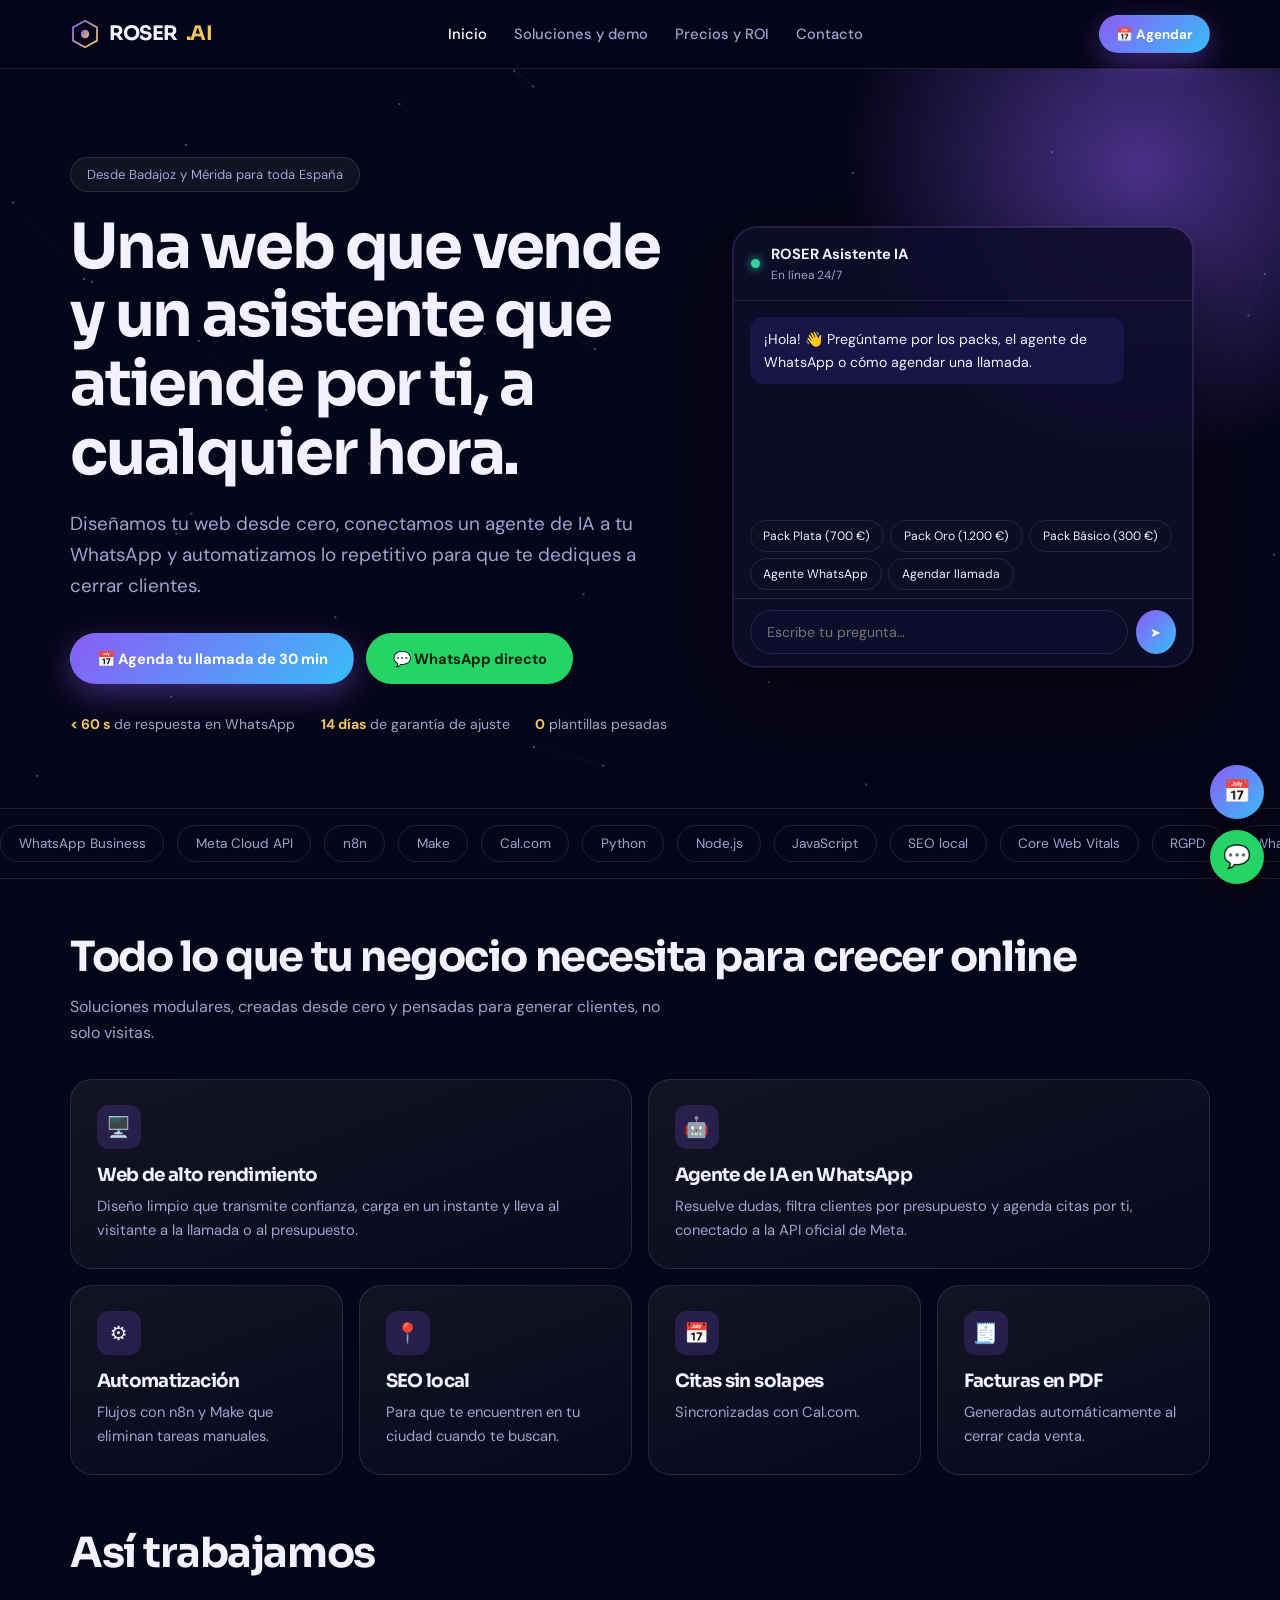
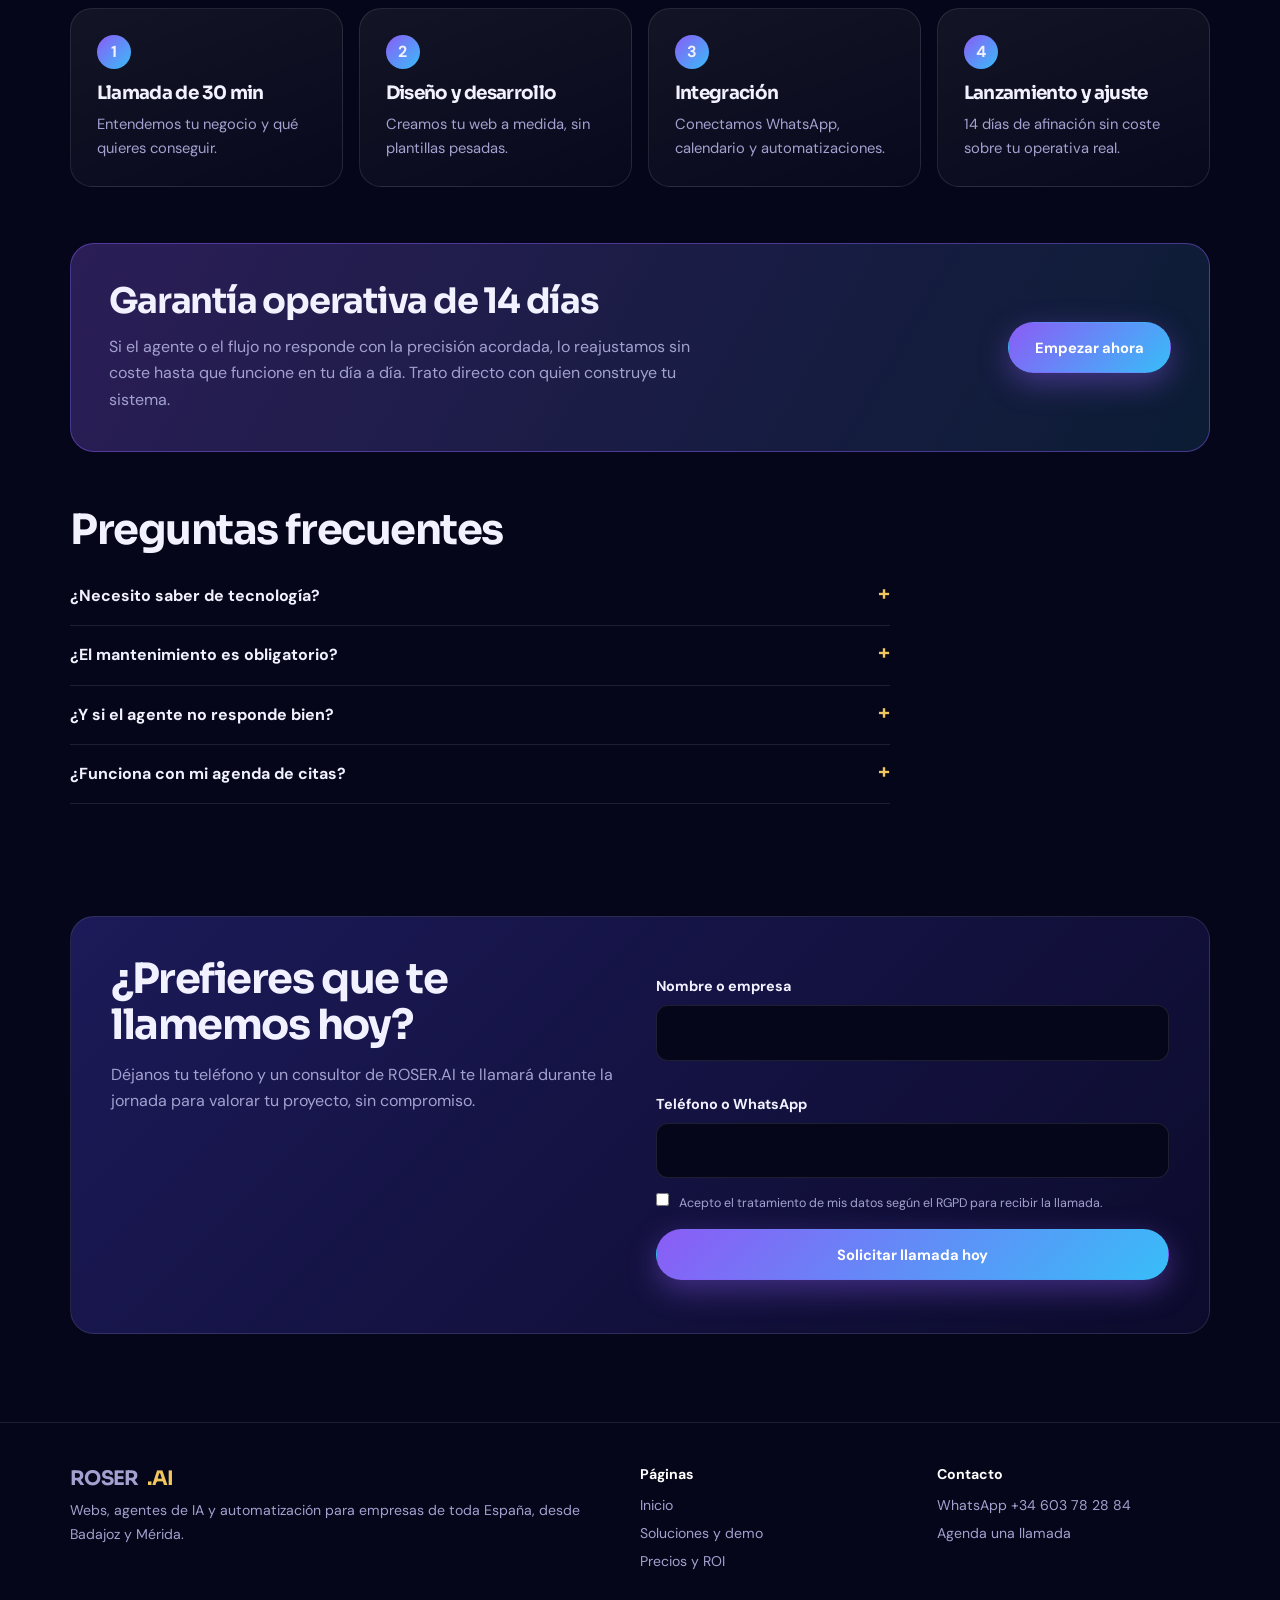
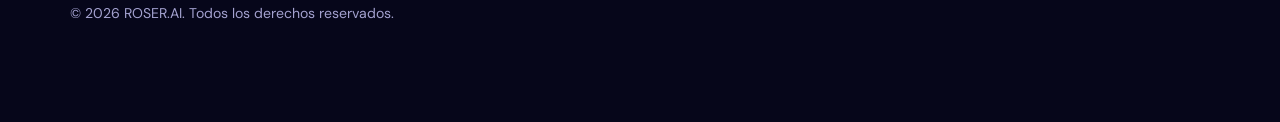
==== commit 5abff261: "Update index.html" ====
--- a/index.html
+++ b/index.html
@@ -1,15 +1,158 @@
-<!DOCTYPE html><html lang="es"><head><title>ROSER.AI | Webs, agentes IA y automatización para tu negocio</title><meta name="description" content="Creamos webs de alto rendimiento, agentes de IA en WhatsApp y automatizaciones con n8n y Make para negocios de Badajoz, Mérida y toda España."><meta charset="utf-8"><meta name="viewport" content="width=device-width,initial-scale=1,viewport-fit=cover"><meta name="theme-color" content="#0a0920"><link rel="preconnect" href="https://fonts.googleapis.com"><link rel="preconnect" href="https://fonts.gstatic.com" crossorigin><link href="https://fonts.googleapis.com/css2?family=Inter:wght@400;500;600;700&family=Space+Grotesk:wght@500;700&display=swap" rel="stylesheet"><link rel="stylesheet" href="styles.css"></head><body>
-<header><div class="wrap nav"><a class="logo" href="index.html"><svg viewBox="0 0 100 100" fill="none"><defs><linearGradient id="lg" x1="0" y1="0" x2="1" y2="1"><stop stop-color="#a995ff"/><stop offset="1" stop-color="#e3bd55"/></linearGradient></defs><path d="M50 6l40 22v44L50 94 10 72V28z" stroke="url(#lg)" stroke-width="6"/><circle cx="50" cy="50" r="14" fill="url(#lg)"/></svg>ROSER<b>.AI</b></a><nav><ul><li><a class="on" href="index.html">Inicio</a></li><li><a href="soluciones.html">Soluciones y demo</a></li><li><a href="precios.html">Precios y ROI</a></li><li><a href="index.html#contacto">Contacto</a></li></ul></nav><div class="row"><button class="btn" data-cal>📅 Agendar</button><button class="burger" aria-label="Abrir menú">☰</button></div></div></header>
-<main><section class="hero"><div class="wrap"><h1>Webs y agentes de IA que convierten visitas en clientes.</h1>
-<p class="lead">Creamos tu web desde cero, un asistente en WhatsApp que atiende y agenda citas las 24 horas, y automatizaciones que eliminan el trabajo manual.</p>
-<div class="row"><button class="btn" data-cal>📅 Agenda tu llamada de 30 min</button><a class="btn g" href="soluciones.html">Probar la demo de WhatsApp</a><a class="btn wa" href="https://wa.me/34603782884?text=Hola%20ROSER.AI,%20quiero%20conocer%20c%C3%B3mo%20pod%C3%A9is%20ayudar%20a%20mi%20negocio" target="_blank" rel="noopener">💬 WhatsApp directo</a></div>
-<div class="facts"><div><b>Respuesta en menos de 60 s</b>a cada consulta por WhatsApp</div><div><b>Web desde cero</b>sin plantillas pesadas</div><div><b>Citas sin solapes</b>sincronizadas con tu calendario</div><div><b>Garantía de 14 días</b>de ajuste sin coste</div></div></div></section>
-<section class="sec"><div class="wrap"><h2>Lo que montamos para tu negocio</h2><p class="sub">Soluciones modulares para captar más clientes y quitarte tareas repetitivas.</p>
-<div class="grid g3"><div class="card"><h3>Web de alto rendimiento</h3><p>Diseño limpio que transmite confianza, carga en un instante y guía al visitante hasta la llamada o el presupuesto. Optimizada para SEO local.</p></div>
-<div class="card"><h3>Agente de IA en WhatsApp</h3><p>Resuelve dudas, filtra clientes por presupuesto y agenda citas por ti, conectado a la API oficial de Meta y a tu calendario.</p></div>
-<div class="card"><h3>Automatización con n8n y Make</h3><p>Facturas en PDF, avisos y seguimiento de clientes sin tocar nada a mano.</p></div></div>
-<div class="grid g2"><div class="card"><h3>Cercanía real</h3><p>Trabajamos desde Extremadura para empresas de toda España. Hablas directamente con quien construye tu sistema.</p></div>
-<div class="card hl"><h3>Garantía operativa de 14 días</h3><p>Si el agente o el flujo no responde con la precisión acordada, lo reajustamos sin coste hasta que funcione en tu día a día.</p></div></div></div></section>
-<section class="sec" id="contacto"><div class="wrap"><div class="lead-box"><div><h2>¿Prefieres que te llamemos hoy?</h2><p class="sub">Déjanos tu teléfono y un consultor de ROSER.AI te llamará durante la jornada para valorar tu proyecto.</p></div>
+<!DOCTYPE html><html lang="es"><head><meta charset="utf-8"><meta name="viewport" content="width=device-width,initial-scale=1,viewport-fit=cover"><meta name="theme-color" content="#06061a"><title>ROSER.AI | Webs, agentes IA y automatización para tu negocio</title><meta name="description" content="Creamos webs de alto rendimiento, agentes de IA en WhatsApp y automatizaciones con n8n y Make para negocios de Badajoz, Mérida y toda España."><link rel="preconnect" href="https://fonts.googleapis.com"><link rel="preconnect" href="https://fonts.gstatic.com" crossorigin><link href="https://fonts.googleapis.com/css2?family=DM+Sans:wght@400;500;700&family=Sora:wght@500;700&display=swap" rel="stylesheet"><style>:root{--bg:#06061a;--s1:#0e0d2b;--s2:#171646;--line:rgba(255,255,255,.1);--tx:#f2f1ff;--mut:#a3a1cf;--v:#8b5cf6;--b:#38bdf8;--g:#f0c75e;--grad:linear-gradient(135deg,#8b5cf6,#38bdf8)}
+*{box-sizing:border-box;margin:0;padding:0}
+html{scroll-behavior:smooth}
+body{font:400 1rem/1.65 'DM Sans',system-ui,sans-serif;background:var(--bg);color:var(--tx);overflow-x:hidden}
+h1,h2,h3,.logo{font-family:Sora,sans-serif;letter-spacing:-.035em;line-height:1.1}
+a{color:inherit}.wrap{max-width:1180px;margin:auto;padding:0 1.25rem}
+header{position:sticky;top:0;z-index:50;background:rgba(6,6,26,.8);backdrop-filter:blur(16px);-webkit-backdrop-filter:blur(16px);border-bottom:1px solid var(--line)}
+.nav{display:flex;align-items:center;justify-content:space-between;height:68px;gap:.75rem}
+.logo{display:flex;align-items:center;gap:.55rem;text-decoration:none;font-weight:700;font-size:1.25rem}
+.logo svg{width:30px;height:30px}.logo b{color:var(--g)}
+nav ul{display:none;list-style:none;gap:1.7rem}
+nav a{text-decoration:none;color:var(--mut);font-size:.92rem;font-weight:500}
+nav a:hover,nav a.on{color:#fff}
+.burger{background:none;border:1px solid var(--line);color:#fff;border-radius:10px;width:42px;height:42px;font-size:1.2rem;cursor:pointer}
+header.open nav ul{display:flex;flex-direction:column;gap:1.1rem;position:absolute;top:68px;left:0;right:0;background:#0a0a24;padding:1.25rem;border-bottom:1px solid var(--line)}
+.row{display:flex;flex-wrap:wrap;gap:.75rem;align-items:center}
+.nav .btn{padding:.6rem 1rem;font-size:.84rem}
+@media(min-width:900px){nav ul,header.open nav ul{display:flex;flex-direction:row;position:static;padding:0;background:none;border:0}.burger{display:none}}
+.btn{display:inline-flex;align-items:center;justify-content:center;gap:.5rem;padding:.9rem 1.6rem;border-radius:99px;border:1px solid transparent;font:700 .92rem 'DM Sans',sans-serif;color:#fff;text-decoration:none;cursor:pointer;background:var(--grad);box-shadow:0 10px 30px rgba(139,92,246,.4);transition:transform .2s}
+.btn:hover{transform:translateY(-2px)}
+.btn.g{background:rgba(255,255,255,.05);border-color:var(--line);box-shadow:none}.btn.g:hover{border-color:var(--v)}
+.btn.wa{background:#25d366;color:#04230f;box-shadow:none}
+.hero{position:relative;overflow:hidden;padding:3rem 0 3rem}
+.hero:before{content:"";position:absolute;width:640px;height:640px;right:-180px;top:-220px;background:radial-gradient(circle,rgba(139,92,246,.5),transparent 65%)}
+#cv{position:absolute;inset:0;width:100%;height:100%;opacity:.55}
+.hg{position:relative;display:grid;gap:2.5rem;align-items:center}.hg>*{min-width:0}
+@media(min-width:900px){.hg{grid-template-columns:1.1fr .9fr}.hero{padding:5.5rem 0 4.5rem}}
+.tag{display:inline-block;border:1px solid var(--line);background:rgba(255,255,255,.05);padding:.35rem 1rem;border-radius:99px;font-size:.82rem;color:var(--mut);margin-bottom:1.3rem}
+h1{font-size:clamp(2.2rem,5.6vw,3.9rem);margin-bottom:1.3rem}
+.lead{color:var(--mut);font-size:clamp(1rem,2.3vw,1.18rem);max-width:600px;margin-bottom:2rem}
+.facts{display:flex;flex-wrap:wrap;gap:.6rem 1.6rem;margin-top:1.8rem;color:var(--mut);font-size:.88rem}.facts b{color:var(--g)}
+.chat{background:rgba(14,13,43,.88);border:1px solid var(--line);border-radius:24px;backdrop-filter:blur(14px);box-shadow:0 30px 80px rgba(0,0,0,.5),0 0 0 1px rgba(139,92,246,.25);display:flex;flex-direction:column;height:440px;overflow:hidden;width:100%;max-width:460px;margin:auto}
+.ch-h{display:flex;align-items:center;gap:.7rem;padding:.9rem 1.1rem;border-bottom:1px solid var(--line);font-weight:700;font-size:.92rem}
+.ch-h i{width:9px;height:9px;border-radius:50%;background:#34d399;box-shadow:0 0 10px #34d399}.ch-h small{display:block;font-weight:400;color:var(--mut);font-size:.74rem}
+.ch-b{flex:1;overflow:auto;padding:1rem;display:flex;flex-direction:column;gap:.6rem}
+.m{max-width:88%;padding:.65rem .9rem;border-radius:14px;font-size:.88rem;background:var(--s2);align-self:flex-start}.m.u{align-self:flex-end;background:var(--grad)}
+.m a,.m button{color:var(--g);font:inherit;background:none;border:0;text-decoration:underline;cursor:pointer}
+.ch-c{display:flex;flex-wrap:wrap;gap:.4rem;padding:.5rem 1rem}
+.ch-c button{border:1px solid var(--line);background:transparent;color:var(--tx);border-radius:99px;padding:.3rem .8rem;font:inherit;font-size:.76rem;cursor:pointer}.ch-c button:hover{border-color:var(--v)}
+.ch-f{display:flex;gap:.5rem;padding:.7rem 1rem;border-top:1px solid var(--line)}
+.ch-f input{flex:1;min-width:0;background:var(--s1);border:1px solid var(--line);color:#fff;border-radius:99px;padding:.6rem 1rem;font:inherit;font-size:.88rem}
+.ch-f button{width:40px;border:0;border-radius:50%;background:var(--grad);color:#fff;cursor:pointer}
+.mq{border-block:1px solid var(--line);overflow:hidden;padding:1rem 0}
+.mq div{display:flex;gap:.8rem;width:max-content;animation:mq 35s linear infinite}
+.mq span{border:1px solid var(--line);border-radius:99px;padding:.4rem 1.1rem;color:var(--mut);font-size:.85rem;white-space:nowrap}
+@keyframes mq{to{transform:translateX(-50%)}}
+.sec{padding:3.5rem 0}
+h2{font-size:clamp(1.7rem,4vw,2.6rem);margin-bottom:.8rem}.sub{color:var(--mut);max-width:620px}
+.bento,.steps,.grid{display:grid;gap:1rem;margin-top:2rem}
+@media(min-width:800px){.bento,.steps{grid-template-columns:repeat(4,1fr)}.w2{grid-column:span 2}.g3{grid-template-columns:repeat(3,1fr)}}
+.card{background:linear-gradient(160deg,rgba(255,255,255,.06),rgba(255,255,255,.015));border:1px solid var(--line);border-radius:22px;padding:1.6rem;transition:border-color .25s}
+.card:hover{border-color:rgba(139,92,246,.6)}.card h3{font-size:1.15rem;margin-bottom:.5rem}.card p,.card li{color:var(--mut);font-size:.92rem}
+.ico{width:44px;height:44px;border-radius:12px;display:grid;place-items:center;background:rgba(139,92,246,.18);margin-bottom:1rem;font-size:1.25rem}
+.steps{counter-reset:s}.steps .card{counter-increment:s}
+.steps .card:before{content:counter(s);display:grid;place-items:center;width:34px;height:34px;border-radius:50%;background:var(--grad);font-weight:700;margin-bottom:.9rem}
+.band{display:grid;gap:1.2rem;background:linear-gradient(120deg,rgba(139,92,246,.28),rgba(56,189,248,.12));border:1px solid rgba(139,92,246,.45);border-radius:24px;padding:1.8rem}
+@media(min-width:800px){.band{grid-template-columns:1fr auto;align-items:center;padding:2.4rem}}
+details{border-bottom:1px solid var(--line);padding:1rem 0;max-width:820px}
+summary{cursor:pointer;font-weight:700;list-style:none;display:flex;justify-content:space-between;gap:1rem}
+summary:after{content:"+";color:var(--g);font-size:1.3rem;line-height:1}details[open] summary:after{content:"–"}
+details p{color:var(--mut);margin-top:.6rem;font-size:.94rem}
+.pack{display:flex;flex-direction:column}
+.pop{border:2px solid var(--v);box-shadow:0 0 50px rgba(139,92,246,.3);position:relative}
+.pill{position:absolute;top:-13px;left:50%;transform:translateX(-50%);background:var(--grad);padding:.25rem .9rem;border-radius:99px;font-size:.75rem;font-weight:700;white-space:nowrap}
+.price{font:700 2.9rem Sora,sans-serif;margin-top:.6rem}.price small{font:500 .8rem 'DM Sans',sans-serif;color:var(--mut)}
+.ret{background:rgba(255,255,255,.05);border-radius:10px;padding:.6rem .8rem;font-size:.82rem;color:var(--mut);margin:.9rem 0 1.1rem}.ret b{color:var(--g)}
+.pack ul,.list{list-style:none;display:grid;gap:.6rem;margin-bottom:1.5rem;flex:1}
+.pack li:before,.list li:before{content:"✓ ";color:var(--g);font-weight:700}
+.calc,.lead-box{display:grid;gap:2rem;border:1px solid var(--line);border-radius:24px;padding:1.6rem;background:var(--s1)}
+.lead-box{background:linear-gradient(135deg,#1c1a58,#0c0b2c)}
+@media(min-width:800px){.calc{grid-template-columns:1.2fr 1fr;padding:2.2rem}.lead-box{grid-template-columns:1fr 1fr;padding:2.5rem}}
+label{display:block;font-size:.9rem;font-weight:700;margin-top:1.1rem}label b{color:var(--g)}
+input[type=range]{width:100%;accent-color:var(--v);margin-top:.6rem}
+.res{background:rgba(139,92,246,.15);border:1px solid var(--v);border-radius:18px;padding:1.5rem;text-align:center}
+.res strong{display:block;font:700 clamp(2.1rem,7vw,2.9rem) Sora,sans-serif;color:var(--g);margin:.3rem 0 .6rem}.res p{color:var(--mut);font-size:.88rem;margin-bottom:1.1rem}
+input[type=text],input[type=tel]{width:100%;padding:.85rem 1rem;border-radius:12px;border:1px solid var(--line);background:var(--bg);color:#fff;font:inherit;margin:.4rem 0 .9rem}
+input:focus-visible,button:focus-visible,a:focus-visible,summary:focus-visible{outline:2px solid var(--g);outline-offset:2px}
+.chk{display:flex;gap:.6rem;align-items:flex-start;margin-bottom:1rem}.chk label{margin:0;font-weight:400;font-size:.78rem;color:var(--mut)}
+.ok{color:#4ade80;font-weight:700;margin-top:.8rem;font-size:.9rem}
+footer{border-top:1px solid var(--line);padding:2.5rem 0 6rem;color:var(--mut);font-size:.88rem;margin-top:2rem}
+.fg{display:grid;gap:1.5rem}@media(min-width:768px){.fg{grid-template-columns:2fr 1fr 1fr}}
+footer h4{color:#fff;margin-bottom:.5rem}footer a{display:block;text-decoration:none;margin:.3rem 0}
+.fabs{position:fixed;right:16px;bottom:calc(16px + env(safe-area-inset-bottom));display:flex;flex-direction:column;gap:.7rem;z-index:40}
+.fab{width:54px;height:54px;border-radius:50%;border:0;display:grid;place-items:center;font-size:1.4rem;cursor:pointer;text-decoration:none;box-shadow:0 10px 25px rgba(0,0,0,.5)}
+.fab.c{background:var(--grad);color:#fff}.fab.w{background:#25d366;color:#fff}
+.modal{position:fixed;inset:0;background:rgba(3,3,15,.82);backdrop-filter:blur(8px);display:grid;place-items:center;padding:.8rem;z-index:100;opacity:0;pointer-events:none;transition:opacity .25s}
+.modal.on{opacity:1;pointer-events:auto}
+.sheet{background:#fff;color:#111;border-radius:20px;width:100%;max-width:680px;max-height:94vh;overflow:auto;padding:1rem;position:relative}
+.sheet h3{font-size:1.1rem;margin:.3rem 2.5rem .8rem 0}.sheet iframe{width:100%;height:min(560px,72vh);border:0;border-radius:12px}
+.x{position:absolute;top:.7rem;right:.7rem;width:36px;height:36px;border-radius:50%;border:1px solid #ddd;background:#f3f3f6;cursor:pointer}
+@media(prefers-reduced-motion:reduce){*{animation:none!important;transition:none!important;scroll-behavior:auto!important}}
+</style></head><body>
+<header><div class="wrap nav"><a class="logo" href="index.html"><svg viewBox="0 0 100 100" fill="none"><defs><linearGradient id="lg" x1="0" y1="0" x2="1" y2="1"><stop stop-color="#8b5cf6"/><stop offset="1" stop-color="#f0c75e"/></linearGradient></defs><path d="M50 6l40 22v44L50 94 10 72V28z" stroke="url(#lg)" stroke-width="6"/><circle cx="50" cy="50" r="14" fill="url(#lg)"/></svg>ROSER<b>.AI</b></a><nav><ul><li><a class="on" href="index.html">Inicio</a></li><li><a href="soluciones.html">Soluciones y demo</a></li><li><a href="precios.html">Precios y ROI</a></li><li><a href="index.html#contacto">Contacto</a></li></ul></nav><div class="row"><button class="btn" data-cal>📅 Agendar</button><button class="burger" aria-label="Abrir menú">☰</button></div></div></header>
+<main><section class="hero"><canvas id="cv"></canvas><div class="wrap hg"><div><span class="tag">Desde Badajoz y Mérida para toda España</span>
+<h1>Una web que vende y un asistente que atiende por ti, a cualquier hora.</h1>
+<p class="lead">Diseñamos tu web desde cero, conectamos un agente de IA a tu WhatsApp y automatizamos lo repetitivo para que te dediques a cerrar clientes.</p>
+<div class="row"><button class="btn" data-cal>📅 Agenda tu llamada de 30 min</button><a class="btn wa" href="https://wa.me/34603782884?text=Hola%20ROSER.AI,%20quiero%20conocer%20c%C3%B3mo%20pod%C3%A9is%20ayudar%20a%20mi%20negocio" target="_blank" rel="noopener">💬 WhatsApp directo</a></div>
+<div class="facts"><span><b>&lt; 60 s</b> de respuesta en WhatsApp</span><span><b>14 días</b> de garantía de ajuste</span><span><b>0</b> plantillas pesadas</span></div></div>
+<div id="chat"></div></div></section>
+<div class="mq" aria-hidden="true"><div><span>WhatsApp Business</span><span>Meta Cloud API</span><span>n8n</span><span>Make</span><span>Cal.com</span><span>Python</span><span>Node.js</span><span>JavaScript</span><span>SEO local</span><span>Core Web Vitals</span><span>RGPD</span><span>WhatsApp Business</span><span>Meta Cloud API</span><span>n8n</span><span>Make</span><span>Cal.com</span><span>Python</span><span>Node.js</span><span>JavaScript</span><span>SEO local</span><span>Core Web Vitals</span><span>RGPD</span></div></div>
+<section class="sec"><div class="wrap"><h2>Todo lo que tu negocio necesita para crecer online</h2><p class="sub">Soluciones modulares, creadas desde cero y pensadas para generar clientes, no solo visitas.</p>
+<div class="bento"><div class="card w2"><div class="ico">🖥️</div><h3>Web de alto rendimiento</h3><p>Diseño limpio que transmite confianza, carga en un instante y lleva al visitante a la llamada o al presupuesto.</p></div>
+<div class="card w2"><div class="ico">🤖</div><h3>Agente de IA en WhatsApp</h3><p>Resuelve dudas, filtra clientes por presupuesto y agenda citas por ti, conectado a la API oficial de Meta.</p></div>
+<div class="card"><div class="ico">⚙️</div><h3>Automatización</h3><p>Flujos con n8n y Make que eliminan tareas manuales.</p></div>
+<div class="card"><div class="ico">📍</div><h3>SEO local</h3><p>Para que te encuentren en tu ciudad cuando te buscan.</p></div>
+<div class="card"><div class="ico">📅</div><h3>Citas sin solapes</h3><p>Sincronizadas con Cal.com.</p></div>
+<div class="card"><div class="ico">🧾</div><h3>Facturas en PDF</h3><p>Generadas automáticamente al cerrar cada venta.</p></div></div></div></section>
+<section class="sec" style="padding-top:0"><div class="wrap"><h2>Así trabajamos</h2><div class="steps"><div class="card"><h3>Llamada de 30 min</h3><p>Entendemos tu negocio y qué quieres conseguir.</p></div><div class="card"><h3>Diseño y desarrollo</h3><p>Creamos tu web a medida, sin plantillas pesadas.</p></div><div class="card"><h3>Integración</h3><p>Conectamos WhatsApp, calendario y automatizaciones.</p></div><div class="card"><h3>Lanzamiento y ajuste</h3><p>14 días de afinación sin coste sobre tu operativa real.</p></div></div></div></section>
+<section class="sec" style="padding-top:0"><div class="wrap"><div class="band"><div><h2 style="font-size:clamp(1.5rem,3.5vw,2.2rem)">Garantía operativa de 14 días</h2><p class="sub">Si el agente o el flujo no responde con la precisión acordada, lo reajustamos sin coste hasta que funcione en tu día a día. Trato directo con quien construye tu sistema.</p></div><button class="btn" data-cal>Empezar ahora</button></div></div></section>
+<section class="sec" style="padding-top:0"><div class="wrap"><h2>Preguntas frecuentes</h2>
+<details><summary>¿Necesito saber de tecnología?</summary><p>No. Nosotros lo montamos y te lo dejamos funcionando. La propiedad es 100% tuya.</p></details>
+<details><summary>¿El mantenimiento es obligatorio?</summary><p>No. Es opcional y empieza desde 49 €/mes, según el pack.</p></details>
+<details><summary>¿Y si el agente no responde bien?</summary><p>Lo ajustamos sin coste durante los 14 días de garantía hasta validarlo en tu operativa real.</p></details>
+<details><summary>¿Funciona con mi agenda de citas?</summary><p>Sincronizamos las citas con Cal.com para evitar solapes de horario.</p></details></div></section>
+<section class="sec" id="contacto"><div class="wrap"><div class="lead-box"><div><h2>¿Prefieres que te llamemos hoy?</h2><p class="sub">Déjanos tu teléfono y un consultor de ROSER.AI te llamará durante la jornada para valorar tu proyecto, sin compromiso.</p></div>
 <form id="lead"><label for="n">Nombre o empresa</label><input id="n" type="text" required autocomplete="name"><label for="t">Teléfono o WhatsApp</label><input id="t" type="tel" required autocomplete="tel"><div class="chk"><input id="c" type="checkbox" required><label for="c">Acepto el tratamiento de mis datos según el RGPD para recibir la llamada.</label></div><button class="btn" style="width:100%">Solicitar llamada hoy</button><p class="ok" id="ok" role="status"></p></form></div></div></section></main>
-<footer><div class="wrap fg"><div><a class="logo" href="index.html" style="margin-bottom:.6rem">ROSER<b>.AI</b></a><p>Webs, agentes de IA y automatización para empresas de toda España, desde Badajoz y Mérida.</p></div><div><h4>Páginas</h4><a href="index.html">Inicio</a><a href="soluciones.html">Soluciones y demo</a><a href="precios.html">Precios y ROI</a></div><div><h4>Contacto</h4><a href="https://wa.me/34603782884">WhatsApp +34 603 78 28 84</a><a href="https://cal.com/dani-serrano-mc095n/30min" target="_blank" rel="noopener">Agenda una llamada</a></div></div><div class="wrap" style="margin-top:1.5rem">© 2026 ROSER.AI. Todos los derechos reservados.</div></footer><script src="app.js"></script></body></html>
+<footer><div class="wrap fg"><div><a class="logo" href="index.html" style="margin-bottom:.6rem">ROSER<b>.AI</b></a><p>Webs, agentes de IA y automatización para empresas de toda España, desde Badajoz y Mérida.</p></div><div><h4>Páginas</h4><a href="index.html">Inicio</a><a href="soluciones.html">Soluciones y demo</a><a href="precios.html">Precios y ROI</a></div><div><h4>Contacto</h4><a href="https://wa.me/34603782884">WhatsApp +34 603 78 28 84</a><a href="https://cal.com/dani-serrano-mc095n/30min" target="_blank" rel="noopener">Agenda una llamada</a></div></div><div class="wrap" style="margin-top:1.5rem">© 2026 ROSER.AI. Todos los derechos reservados.</div></footer><script>const $=s=>document.querySelector(s),CAL='https://cal.com/dani-serrano-mc095n/30min',WA='https://wa.me/34603782884';
+const modal=document.createElement('div');modal.className='modal';
+modal.innerHTML='<div class="sheet" role="dialog" aria-modal="true"><button class="x" aria-label="Cerrar">✕</button><h3>Reserva tu llamada de 30 min</h3><iframe title="Reservar en Cal.com"></iframe></div>';
+const fr=modal.querySelector('iframe');
+const openCal=()=>{if(!fr.getAttribute('src'))fr.src=CAL;modal.classList.add('on');document.body.style.overflow='hidden'};
+const closeCal=()=>{modal.classList.remove('on');document.body.style.overflow=''};
+modal.onclick=e=>{if(e.target===modal||e.target.className==='x')closeCal()};
+addEventListener('keydown',e=>e.key==='Escape'&&closeCal());
+const fabs=document.createElement('div');fabs.className='fabs';
+fabs.innerHTML='<button class="fab c" data-cal aria-label="Agendar llamada">📅</button><a class="fab w" href="'+WA+'?text=Hola%20ROSER.AI,%20quiero%20informaci%C3%B3n%20sobre%20una%20web" target="_blank" rel="noopener" aria-label="WhatsApp">💬</a>';
+document.body.append(modal,fabs);
+document.querySelectorAll('[data-cal]').forEach(b=>b.onclick=openCal);
+const h=$('header');$('.burger').onclick=()=>h.classList.toggle('open');
+h.querySelectorAll('nav a').forEach(a=>a.onclick=()=>h.classList.remove('open'));
+const lf=$('#lead');
+if(lf)lf.onsubmit=e=>{e.preventDefault();const n=$('#n').value,t=$('#t').value;
+open(WA+'?text='+encodeURIComponent('Hola ROSER.AI, soy '+n+'. Mi teléfono es '+t+'. Quiero que me llaméis hoy.'),'_blank');
+$('#ok').textContent='✓ Se abre WhatsApp para enviarnos tus datos. Te llamamos hoy.';lf.reset()};
+const hs=$('#hs'),rs=$('#rs');
+function calc(){const a=+hs.value,r=+rs.value;$('#hv').textContent=a+' h';$('#rv').textContent=r+' €/h';$('#sv').textContent=(a*r*48).toLocaleString('es-ES')+' €';$('#fv').textContent=a*4+' horas/mes'}
+if(hs){hs.oninput=rs.oninput=calc;calc()}
+function chat(sel,title,intro,qs){const el=$(sel);if(!el)return;el.className='chat';
+el.innerHTML='<div class="ch-h"><i></i><div>'+title+'<small>En línea 24/7</small></div></div><div class="ch-b"></div><div class="ch-c"></div><form class="ch-f"><input placeholder="Escribe tu pregunta…" aria-label="Tu pregunta"><button aria-label="Enviar">➤</button></form>';
+const b=el.querySelector('.ch-b'),c=el.querySelector('.ch-c'),f=el.querySelector('form'),i=f.querySelector('input');
+const add=(k,x)=>{const d=document.createElement('div');d.className='m '+k;d.innerHTML=x;b.append(d);b.scrollTop=b.scrollHeight};
+const say=t=>{add('u',t.replace(/</g,'&lt;'));const q=qs.find(x=>x[1].test(t.toLowerCase()));
+setTimeout(()=>add('',q?q[2]:'Eso lo vemos mejor en persona: <a href="'+WA+'" target="_blank" rel="noopener">escríbenos por WhatsApp</a> o <button onclick="openCal()">agenda una llamada</button>.'),450)};
+add('',intro);qs.forEach(q=>{const x=document.createElement('button');x.textContent=q[0];x.onclick=()=>say(q[0]);c.append(x)});
+f.onsubmit=e=>{e.preventDefault();if(i.value.trim()){say(i.value.trim());i.value=''}}}
+const cv=$('#cv');
+if(cv&&innerWidth>767&&!matchMedia('(prefers-reduced-motion:reduce)').matches){const x=cv.getContext('2d');let w,hh,n;
+const r=()=>{w=cv.width=cv.offsetWidth;hh=cv.height=cv.offsetHeight;n=Array.from({length:40},()=>({x:Math.random()*w,y:Math.random()*hh,a:(Math.random()-.5)*.5,b:(Math.random()-.5)*.5}))};
+r();addEventListener('resize',r);
+(function d(){x.clearRect(0,0,w,hh);n.forEach((p,i)=>{p.x+=p.a;p.y+=p.b;if(p.x<0||p.x>w)p.a*=-1;if(p.y<0||p.y>hh)p.b*=-1;x.fillStyle='rgba(180,170,255,.7)';x.fillRect(p.x,p.y,2,2);
+for(let j=i+1;j<n.length;j++){const q=n[j],k=Math.hypot(p.x-q.x,p.y-q.y);if(k<120){x.strokeStyle='rgba(139,92,246,'+(1-k/120)*.3+')';x.beginPath();x.moveTo(p.x,p.y);x.lineTo(q.x,q.y);x.stroke()}}});requestAnimationFrame(d)})()}
+</script>
+<script>chat('#chat','ROSER Asistente IA','¡Hola! 👋 Pregúntame por los packs, el agente de WhatsApp o cómo agendar una llamada.',[
+['Pack Plata (700 €)',/plata|700/,'El <b>Pack Plata (700 €)</b> incluye web con varias secciones, agente de IA para WhatsApp y citas sincronizadas con Cal.com sin solapes.'],
+['Pack Oro (1.200 €)',/oro|1\.?200/,'El <b>Pack Oro (1.200 €)</b> es el ecosistema completo: automatizaciones con n8n y Make, facturas en PDF y la API oficial de Meta.'],
+['Pack Básico (300 €)',/b[aá]sico|300/,'El <b>Pack Básico (300 €)</b> incluye una web moderna de una página y un canal directo a WhatsApp con aviso inmediato.'],
+['Agente WhatsApp',/whats|agente|bot/,'El agente responde en menos de un minuto, filtra clientes y agenda citas. <a href="soluciones.html">Pruébalo aquí</a>.'],
+['Agendar llamada',/agend|cita|llamada|reserv/,'Reserva 30 minutos cuando quieras: <button onclick="openCal()">abrir calendario</button>.']])</script></body></html>
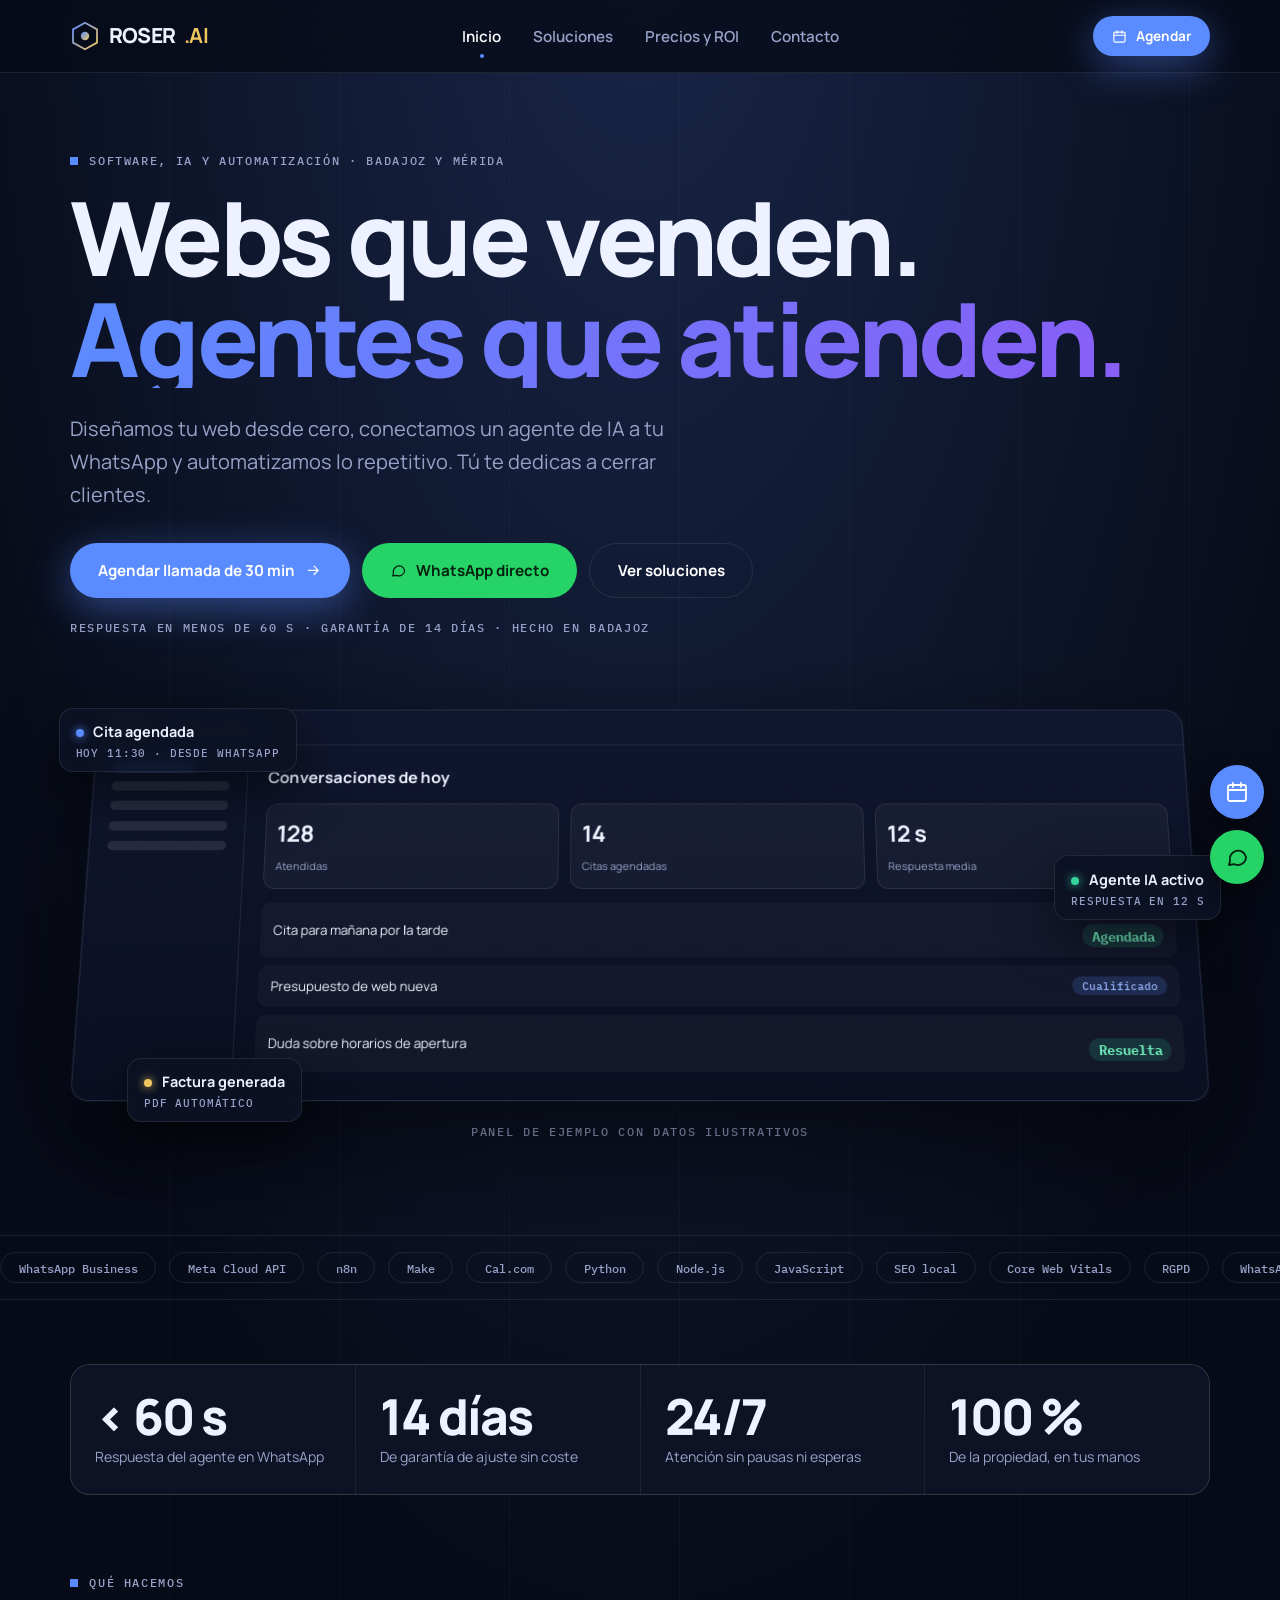
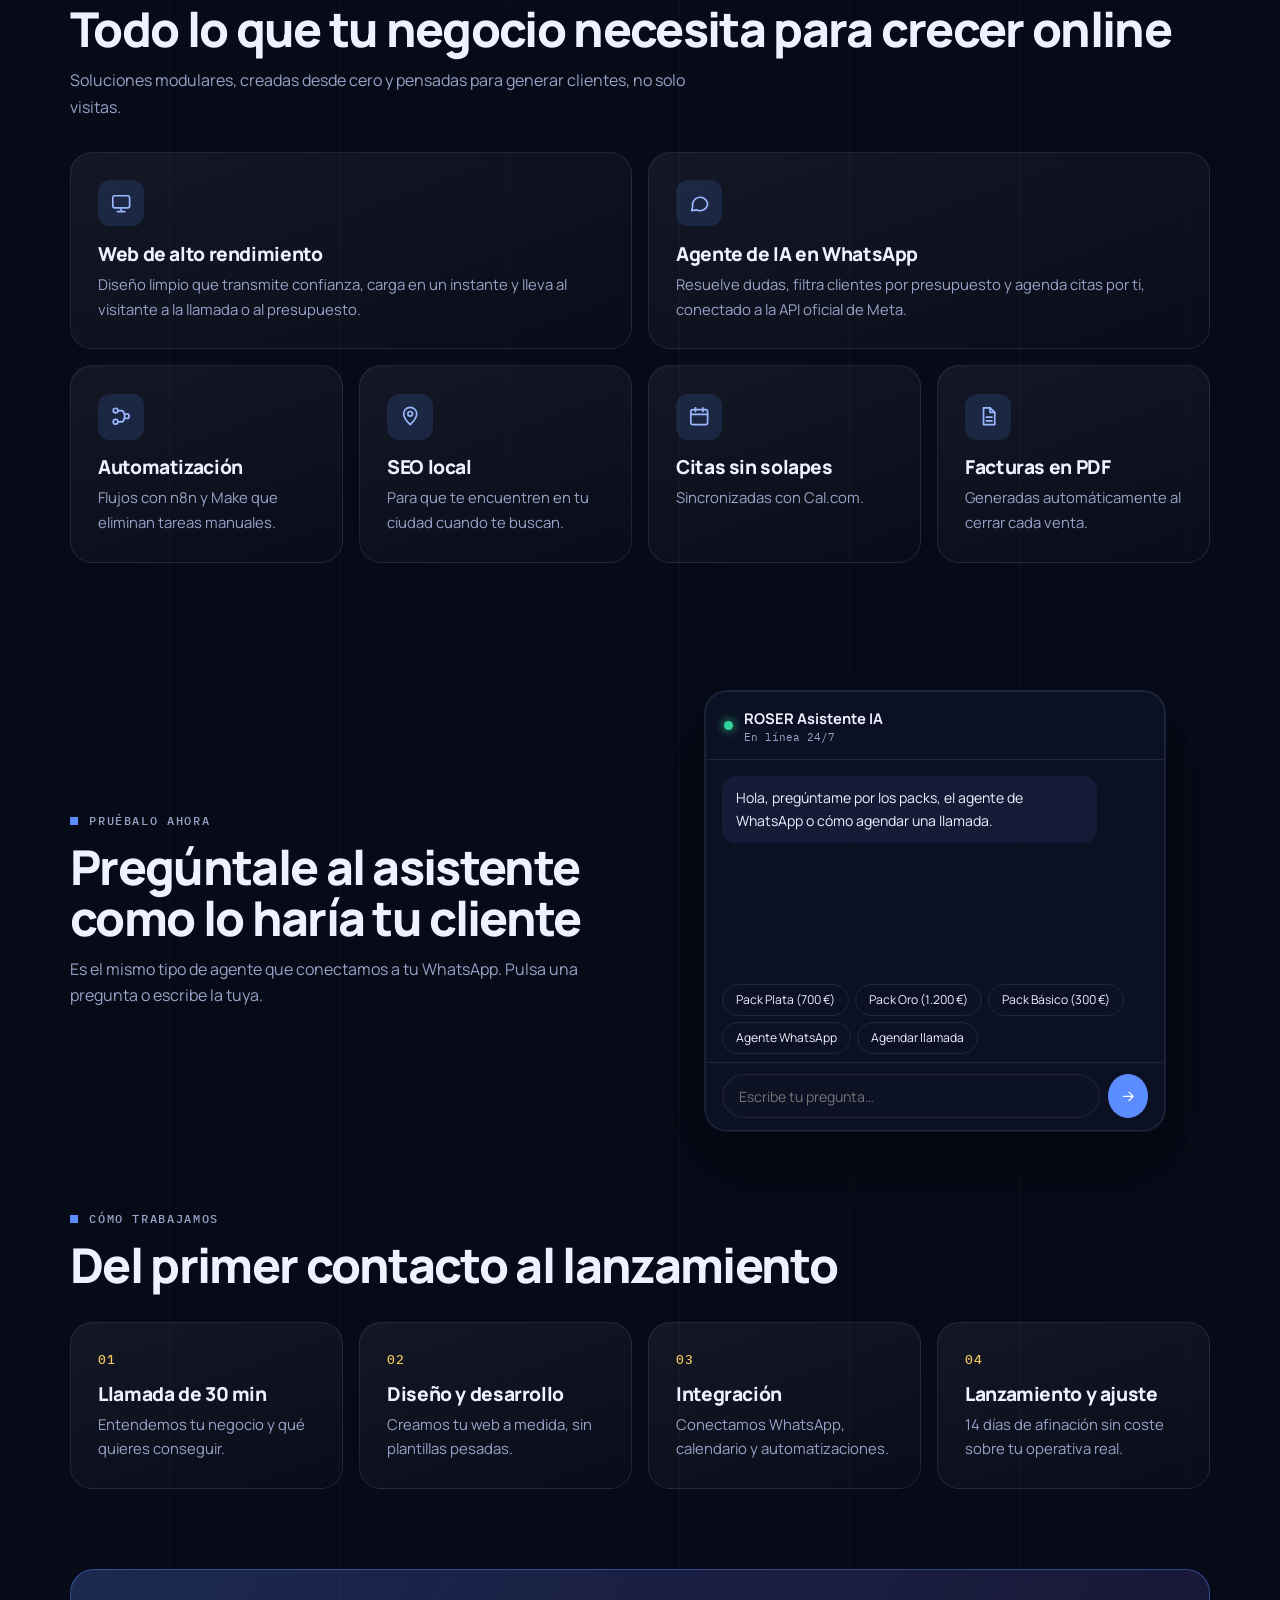
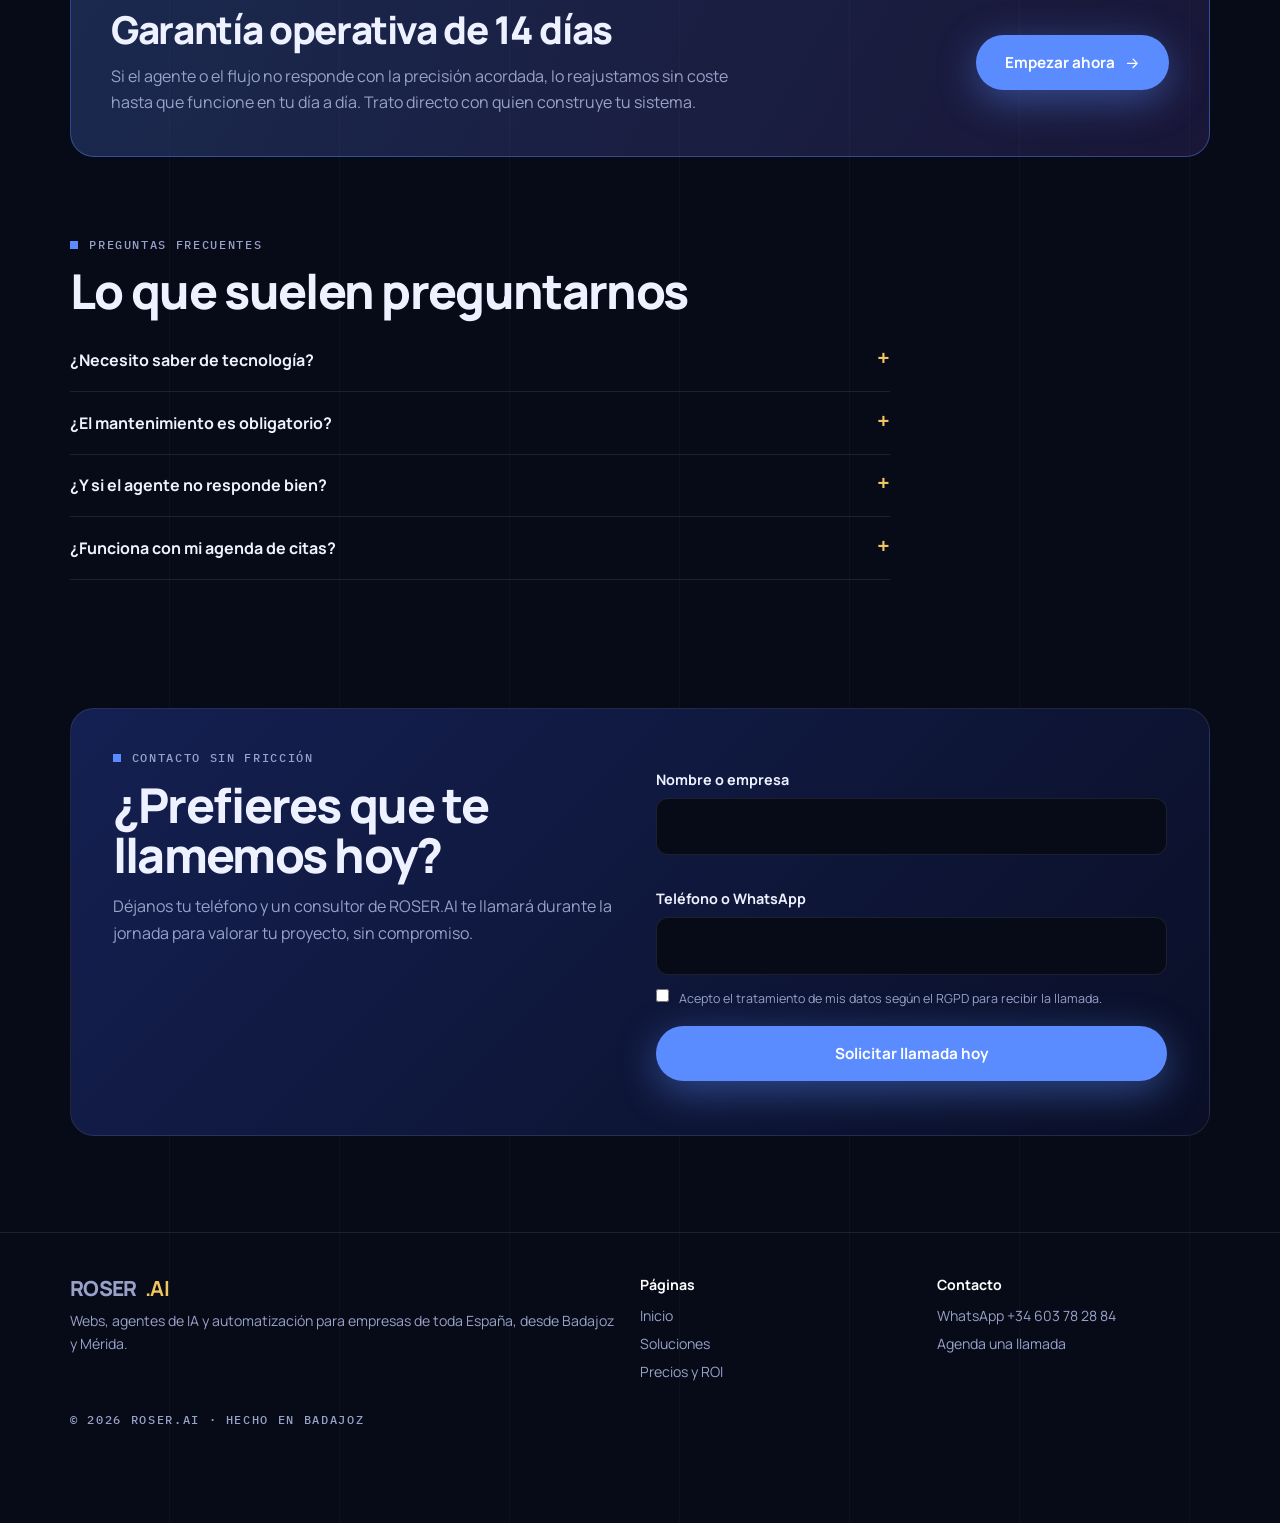
==== commit cbc7e682: "Update print statement from 'Hello' to 'Goodbye'" ====
--- a/index.html
+++ b/index.html
@@ -1,79 +1,97 @@
-<!DOCTYPE html><html lang="es"><head><meta charset="utf-8"><meta name="viewport" content="width=device-width,initial-scale=1,viewport-fit=cover"><meta name="theme-color" content="#06061a"><title>ROSER.AI | Webs, agentes IA y automatización para tu negocio</title><meta name="description" content="Creamos webs de alto rendimiento, agentes de IA en WhatsApp y automatizaciones con n8n y Make para negocios de Badajoz, Mérida y toda España."><link rel="preconnect" href="https://fonts.googleapis.com"><link rel="preconnect" href="https://fonts.gstatic.com" crossorigin><link href="https://fonts.googleapis.com/css2?family=DM+Sans:wght@400;500;700&family=Sora:wght@500;700&display=swap" rel="stylesheet"><style>:root{--bg:#06061a;--s1:#0e0d2b;--s2:#171646;--line:rgba(255,255,255,.1);--tx:#f2f1ff;--mut:#a3a1cf;--v:#8b5cf6;--b:#38bdf8;--g:#f0c75e;--grad:linear-gradient(135deg,#8b5cf6,#38bdf8)}
+<!DOCTYPE html><html lang="es"><head><meta charset="utf-8"><meta name="viewport" content="width=device-width,initial-scale=1,viewport-fit=cover"><meta name="theme-color" content="#070b18"><title>ROSER.AI | Webs, agentes IA y automatización para tu negocio</title><meta name="description" content="Creamos webs de alto rendimiento, agentes de IA en WhatsApp y automatizaciones con n8n y Make para negocios de Badajoz, Mérida y toda España."><link rel="preconnect" href="https://fonts.googleapis.com"><link rel="preconnect" href="https://fonts.gstatic.com" crossorigin><link href="https://fonts.googleapis.com/css2?family=IBM+Plex+Mono:wght@400;500&family=Manrope:wght@400;500;600;700;800&display=swap" rel="stylesheet"><style>:root{--bg:#070b18;--s1:#0d1224;--s2:#151b36;--line:rgba(255,255,255,.09);--tx:#eef1ff;--mut:#98a2c8;--a:#5b8cff;--v:#8b5cf6;--g:#f0c75e;--grad:linear-gradient(120deg,#5b8cff,#8b5cf6)}
 *{box-sizing:border-box;margin:0;padding:0}
 html{scroll-behavior:smooth}
-body{font:400 1rem/1.65 'DM Sans',system-ui,sans-serif;background:var(--bg);color:var(--tx);overflow-x:hidden}
-h1,h2,h3,.logo{font-family:Sora,sans-serif;letter-spacing:-.035em;line-height:1.1}
+body{font:400 1rem/1.65 Manrope,system-ui,sans-serif;background-color:var(--bg);background-image:repeating-linear-gradient(90deg,transparent 0 169px,rgba(255,255,255,.022) 169px 170px),radial-gradient(60% 40% at 50% -5%,rgba(91,140,255,.22),transparent);background-repeat:repeat,no-repeat;color:var(--tx);overflow-x:hidden}
+h1,h2,h3,.logo{letter-spacing:-.035em;line-height:1.05;font-weight:800}
 a{color:inherit}.wrap{max-width:1180px;margin:auto;padding:0 1.25rem}
-header{position:sticky;top:0;z-index:50;background:rgba(6,6,26,.8);backdrop-filter:blur(16px);-webkit-backdrop-filter:blur(16px);border-bottom:1px solid var(--line)}
-.nav{display:flex;align-items:center;justify-content:space-between;height:68px;gap:.75rem}
-.logo{display:flex;align-items:center;gap:.55rem;text-decoration:none;font-weight:700;font-size:1.25rem}
-.logo svg{width:30px;height:30px}.logo b{color:var(--g)}
-nav ul{display:none;list-style:none;gap:1.7rem}
-nav a{text-decoration:none;color:var(--mut);font-size:.92rem;font-weight:500}
+.i{width:1.25em;height:1.25em;flex:none;fill:none;stroke:currentColor;stroke-width:1.8;stroke-linecap:round;stroke-linejoin:round}
+.mono,.eb{font:500 .74rem 'IBM Plex Mono',monospace;letter-spacing:.14em;text-transform:uppercase;color:var(--mut)}
+.eb:before{content:"";display:inline-block;width:8px;height:8px;background:var(--a);margin-right:.7rem}
+header{position:sticky;top:0;z-index:50;background:rgba(7,11,24,.78);backdrop-filter:blur(16px);-webkit-backdrop-filter:blur(16px);border-bottom:1px solid var(--line)}
+header:after{content:"";position:absolute;left:0;bottom:-1px;height:2px;width:calc(var(--p,0)*100%);background:linear-gradient(90deg,var(--g),var(--a))}
+.nav{display:flex;align-items:center;justify-content:space-between;height:72px;gap:.75rem}
+.logo{display:flex;align-items:center;gap:.55rem;text-decoration:none;font-size:1.3rem}.logo svg{width:30px;height:30px}.logo b{color:var(--g)}
+nav ul{display:none;list-style:none;gap:2rem}
+nav a{position:relative;text-decoration:none;color:var(--mut);font-size:.95rem;font-weight:600}
 nav a:hover,nav a.on{color:#fff}
-.burger{background:none;border:1px solid var(--line);color:#fff;border-radius:10px;width:42px;height:42px;font-size:1.2rem;cursor:pointer}
-header.open nav ul{display:flex;flex-direction:column;gap:1.1rem;position:absolute;top:68px;left:0;right:0;background:#0a0a24;padding:1.25rem;border-bottom:1px solid var(--line)}
+nav a.on:after{content:"";position:absolute;left:50%;bottom:-11px;width:4px;height:4px;border-radius:50%;background:var(--a);transform:translateX(-50%)}
+.burger{display:grid;place-items:center;background:none;border:1px solid var(--line);color:#fff;border-radius:10px;width:42px;height:42px;cursor:pointer}
+header.open nav ul{display:flex;flex-direction:column;gap:1.1rem;position:absolute;top:72px;left:0;right:0;background:#0a0f20;padding:1.25rem;border-bottom:1px solid var(--line)}
 .row{display:flex;flex-wrap:wrap;gap:.75rem;align-items:center}
-.nav .btn{padding:.6rem 1rem;font-size:.84rem}
+.nav .btn{padding:.65rem 1.1rem;font-size:.85rem}
 @media(min-width:900px){nav ul,header.open nav ul{display:flex;flex-direction:row;position:static;padding:0;background:none;border:0}.burger{display:none}}
-.btn{display:inline-flex;align-items:center;justify-content:center;gap:.5rem;padding:.9rem 1.6rem;border-radius:99px;border:1px solid transparent;font:700 .92rem 'DM Sans',sans-serif;color:#fff;text-decoration:none;cursor:pointer;background:var(--grad);box-shadow:0 10px 30px rgba(139,92,246,.4);transition:transform .2s}
-.btn:hover{transform:translateY(-2px)}
-.btn.g{background:rgba(255,255,255,.05);border-color:var(--line);box-shadow:none}.btn.g:hover{border-color:var(--v)}
-.btn.wa{background:#25d366;color:#04230f;box-shadow:none}
-.hero{position:relative;overflow:hidden;padding:3rem 0 3rem}
-.hero:before{content:"";position:absolute;width:640px;height:640px;right:-180px;top:-220px;background:radial-gradient(circle,rgba(139,92,246,.5),transparent 65%)}
-#cv{position:absolute;inset:0;width:100%;height:100%;opacity:.55}
-.hg{position:relative;display:grid;gap:2.5rem;align-items:center}.hg>*{min-width:0}
-@media(min-width:900px){.hg{grid-template-columns:1.1fr .9fr}.hero{padding:5.5rem 0 4.5rem}}
-.tag{display:inline-block;border:1px solid var(--line);background:rgba(255,255,255,.05);padding:.35rem 1rem;border-radius:99px;font-size:.82rem;color:var(--mut);margin-bottom:1.3rem}
-h1{font-size:clamp(2.2rem,5.6vw,3.9rem);margin-bottom:1.3rem}
-.lead{color:var(--mut);font-size:clamp(1rem,2.3vw,1.18rem);max-width:600px;margin-bottom:2rem}
-.facts{display:flex;flex-wrap:wrap;gap:.6rem 1.6rem;margin-top:1.8rem;color:var(--mut);font-size:.88rem}.facts b{color:var(--g)}
-.chat{background:rgba(14,13,43,.88);border:1px solid var(--line);border-radius:24px;backdrop-filter:blur(14px);box-shadow:0 30px 80px rgba(0,0,0,.5),0 0 0 1px rgba(139,92,246,.25);display:flex;flex-direction:column;height:440px;overflow:hidden;width:100%;max-width:460px;margin:auto}
-.ch-h{display:flex;align-items:center;gap:.7rem;padding:.9rem 1.1rem;border-bottom:1px solid var(--line);font-weight:700;font-size:.92rem}
-.ch-h i{width:9px;height:9px;border-radius:50%;background:#34d399;box-shadow:0 0 10px #34d399}.ch-h small{display:block;font-weight:400;color:var(--mut);font-size:.74rem}
-.ch-b{flex:1;overflow:auto;padding:1rem;display:flex;flex-direction:column;gap:.6rem}
-.m{max-width:88%;padding:.65rem .9rem;border-radius:14px;font-size:.88rem;background:var(--s2);align-self:flex-start}.m.u{align-self:flex-end;background:var(--grad)}
-.m a,.m button{color:var(--g);font:inherit;background:none;border:0;text-decoration:underline;cursor:pointer}
-.ch-c{display:flex;flex-wrap:wrap;gap:.4rem;padding:.5rem 1rem}
-.ch-c button{border:1px solid var(--line);background:transparent;color:var(--tx);border-radius:99px;padding:.3rem .8rem;font:inherit;font-size:.76rem;cursor:pointer}.ch-c button:hover{border-color:var(--v)}
-.ch-f{display:flex;gap:.5rem;padding:.7rem 1rem;border-top:1px solid var(--line)}
-.ch-f input{flex:1;min-width:0;background:var(--s1);border:1px solid var(--line);color:#fff;border-radius:99px;padding:.6rem 1rem;font:inherit;font-size:.88rem}
-.ch-f button{width:40px;border:0;border-radius:50%;background:var(--grad);color:#fff;cursor:pointer}
-.mq{border-block:1px solid var(--line);overflow:hidden;padding:1rem 0}
+.btn{display:inline-flex;align-items:center;justify-content:center;gap:.6rem;padding:1rem 1.7rem;border-radius:99px;border:1px solid transparent;font:700 .95rem Manrope,sans-serif;color:#fff;text-decoration:none;cursor:pointer;background:var(--a);box-shadow:0 10px 40px rgba(91,140,255,.45);transition:transform .2s,box-shadow .2s}
+.btn:hover{transform:translateY(-2px);box-shadow:0 14px 50px rgba(91,140,255,.6)}
+.btn.g{background:transparent;border-color:var(--line);box-shadow:none}.btn.g:hover{border-color:var(--a)}
+.btn.wa{background:#25d366;color:#05210f;box-shadow:none}.btn .i{width:1.1em;height:1.1em}
+.hero{padding:3.5rem 0 2rem}
+.hero h1{font-size:clamp(2.7rem,8.6vw,6.4rem);line-height:.98;margin:1.2rem 0 1.5rem;max-width:1100px}
+.hero h1 span{display:block}.gb{background:var(--grad);-webkit-background-clip:text;background-clip:text;color:transparent}
+.lead{color:var(--mut);font-size:clamp(1.02rem,2.3vw,1.25rem);max-width:640px;margin-bottom:2rem}
+.hero .mono{margin-top:1.4rem}
+.sm h1{font-size:clamp(2.3rem,5.4vw,4.4rem)}
+.hg{display:grid;gap:2.5rem;align-items:center}.hg>*{min-width:0}
+@media(min-width:900px){.hg{grid-template-columns:1.1fr .9fr}.hero{padding:5rem 0 3rem}}
+.mw{perspective:1600px;margin-top:3.5rem;position:relative}
+.mock{background:linear-gradient(180deg,#10162e,#0a0f22);border:1px solid var(--line);border-radius:18px;box-shadow:0 40px 120px rgba(0,0,0,.6),0 0 0 1px rgba(91,140,255,.12);transform:rotateX(var(--rx,12deg));transform-origin:50% 100%;overflow:hidden}
+.mk-bar{display:flex;align-items:center;gap:.4rem;padding:.7rem 1rem;border-bottom:1px solid var(--line);font:500 .72rem 'IBM Plex Mono',monospace;color:var(--mut)}
+.mk-bar i{width:10px;height:10px;border-radius:50%;background:#ff5f57}.mk-bar i:nth-child(2){background:#febc2e}.mk-bar i:nth-child(3){background:#28c840}.mk-bar span{margin-left:.8rem}
+.mk-body{display:grid;grid-template-columns:160px 1fr;min-height:330px}
+.mk-side{border-right:1px solid var(--line);padding:1.1rem;display:grid;gap:.7rem;align-content:start}
+.mk-side b{display:block;height:10px;border-radius:5px;background:rgba(255,255,255,.1)}.mk-side b:first-child{background:var(--a);width:70%}
+.mk-main{padding:1.3rem}.mk-main h4{font-size:1.05rem}
+.mk-stats{display:grid;grid-template-columns:repeat(3,1fr);gap:.7rem;margin:.9rem 0}
+.mk-stats div{background:rgba(255,255,255,.04);border:1px solid var(--line);border-radius:12px;padding:.7rem}
+.mk-stats b{font-size:1.5rem;display:block;letter-spacing:-.03em}.mk-stats small{color:var(--mut);font-size:.7rem}
+.mk-row{display:flex;justify-content:space-between;align-items:center;gap:1rem;padding:.65rem .8rem;border-radius:10px;background:rgba(255,255,255,.03);margin-bottom:.5rem;font-size:.84rem}
+.st{font:500 .68rem 'IBM Plex Mono',monospace;padding:.15rem .6rem;border-radius:99px;background:rgba(91,140,255,.18);color:#9bb8ff;white-space:nowrap}.st.ok{background:rgba(52,211,153,.15);color:#6ee7b7}
+.cap{margin-top:.8rem;text-align:center}
+@media(max-width:700px){.mk-body{grid-template-columns:1fr}.mk-side{display:none}.mk-stats small{display:none}}
+.chipf{position:absolute;background:rgba(13,18,36,.92);backdrop-filter:blur(10px);border:1px solid var(--line);border-radius:14px;padding:.7rem 1rem;box-shadow:0 20px 50px rgba(0,0,0,.5);animation:fl 6s ease-in-out infinite;font-weight:700;font-size:.9rem;z-index:2}
+.chipf small{display:block;font:500 .66rem 'IBM Plex Mono',monospace;letter-spacing:.08em;color:var(--mut);text-transform:uppercase;margin-top:.15rem}
+.chipf:before{content:"";display:inline-block;width:8px;height:8px;border-radius:50%;background:var(--a);margin-right:.6rem;box-shadow:0 0 10px var(--a)}
+.c1{left:-1%;top:4%}.c2{right:-1%;top:40%;animation-delay:-2s}.c2:before{background:#34d399;box-shadow:0 0 10px #34d399}.c3{left:5%;bottom:-5%;animation-delay:-4s}.c3:before{background:var(--g);box-shadow:0 0 10px var(--g)}
+@keyframes fl{50%{transform:translateY(-12px)}}
+@media(max-width:700px){.c1{left:2%}.c2{right:2%}.chipf{font-size:.78rem;padding:.55rem .8rem}}
+.mq{border-block:1px solid var(--line);overflow:hidden;padding:1rem 0;margin-top:3rem}
 .mq div{display:flex;gap:.8rem;width:max-content;animation:mq 35s linear infinite}
-.mq span{border:1px solid var(--line);border-radius:99px;padding:.4rem 1.1rem;color:var(--mut);font-size:.85rem;white-space:nowrap}
+.mq span{border:1px solid var(--line);border-radius:99px;padding:.4rem 1.1rem;color:var(--mut);font:500 .78rem 'IBM Plex Mono',monospace;white-space:nowrap}
 @keyframes mq{to{transform:translateX(-50%)}}
-.sec{padding:3.5rem 0}
-h2{font-size:clamp(1.7rem,4vw,2.6rem);margin-bottom:.8rem}.sub{color:var(--mut);max-width:620px}
+.sec{padding:4rem 0}
+h2{font-size:clamp(1.8rem,4.4vw,3rem);margin:.9rem 0 .8rem}.sub{color:var(--mut);max-width:620px}
+.stats{display:grid;grid-template-columns:repeat(2,1fr);gap:1px;background:var(--line);border:1px solid var(--line);border-radius:20px;overflow:hidden}
+.stats div{background:var(--s1);padding:1.5rem}.stats b{font:800 clamp(2rem,5vw,3.1rem) Manrope,sans-serif;letter-spacing:-.04em;display:block;line-height:1.1}.stats span{color:var(--mut);font-size:.88rem}
 .bento,.steps,.grid{display:grid;gap:1rem;margin-top:2rem}
-@media(min-width:800px){.bento,.steps{grid-template-columns:repeat(4,1fr)}.w2{grid-column:span 2}.g3{grid-template-columns:repeat(3,1fr)}}
-.card{background:linear-gradient(160deg,rgba(255,255,255,.06),rgba(255,255,255,.015));border:1px solid var(--line);border-radius:22px;padding:1.6rem;transition:border-color .25s}
-.card:hover{border-color:rgba(139,92,246,.6)}.card h3{font-size:1.15rem;margin-bottom:.5rem}.card p,.card li{color:var(--mut);font-size:.92rem}
-.ico{width:44px;height:44px;border-radius:12px;display:grid;place-items:center;background:rgba(139,92,246,.18);margin-bottom:1rem;font-size:1.25rem}
+@media(min-width:800px){.bento,.steps,.stats{grid-template-columns:repeat(4,1fr)}.w2{grid-column:span 2}.g3{grid-template-columns:repeat(3,1fr)}}
+.card{position:relative;overflow:hidden;background:linear-gradient(160deg,rgba(255,255,255,.055),rgba(255,255,255,.012));border:1px solid var(--line);border-radius:22px;padding:1.7rem;transition:border-color .25s}
+.card:after{content:"";position:absolute;inset:0;background:radial-gradient(380px circle at var(--mx,50%) var(--my,0),rgba(91,140,255,.18),transparent 60%);opacity:0;transition:opacity .3s;pointer-events:none}
+.card:hover{border-color:rgba(91,140,255,.55)}.card:hover:after{opacity:1}
+.card h3{font-size:1.2rem;margin-bottom:.5rem;letter-spacing:-.02em}.card p,.card li{color:var(--mut);font-size:.93rem}
+.ico{width:46px;height:46px;border-radius:12px;display:grid;place-items:center;background:rgba(91,140,255,.15);color:#9bb8ff;margin-bottom:1.1rem}.ico .i{width:1.4rem;height:1.4rem}
 .steps{counter-reset:s}.steps .card{counter-increment:s}
-.steps .card:before{content:counter(s);display:grid;place-items:center;width:34px;height:34px;border-radius:50%;background:var(--grad);font-weight:700;margin-bottom:.9rem}
-.band{display:grid;gap:1.2rem;background:linear-gradient(120deg,rgba(139,92,246,.28),rgba(56,189,248,.12));border:1px solid rgba(139,92,246,.45);border-radius:24px;padding:1.8rem}
-@media(min-width:800px){.band{grid-template-columns:1fr auto;align-items:center;padding:2.4rem}}
-details{border-bottom:1px solid var(--line);padding:1rem 0;max-width:820px}
+.steps .card:before{content:"0" counter(s);display:block;font:500 .8rem 'IBM Plex Mono',monospace;color:var(--g);letter-spacing:.1em;margin-bottom:1rem}
+.band{display:grid;gap:1.2rem;background:linear-gradient(120deg,rgba(91,140,255,.24),rgba(139,92,246,.14));border:1px solid rgba(91,140,255,.4);border-radius:24px;padding:1.8rem}
+@media(min-width:800px){.band{grid-template-columns:1fr auto;align-items:center;padding:2.5rem}}
+details{border-bottom:1px solid var(--line);padding:1.1rem 0;max-width:820px}
 summary{cursor:pointer;font-weight:700;list-style:none;display:flex;justify-content:space-between;gap:1rem}
-summary:after{content:"+";color:var(--g);font-size:1.3rem;line-height:1}details[open] summary:after{content:"–"}
-details p{color:var(--mut);margin-top:.6rem;font-size:.94rem}
+summary:after{content:"+";color:var(--g);font-size:1.4rem;line-height:1}details[open] summary:after{content:"–"}
+details p{color:var(--mut);margin-top:.6rem;font-size:.95rem}
 .pack{display:flex;flex-direction:column}
-.pop{border:2px solid var(--v);box-shadow:0 0 50px rgba(139,92,246,.3);position:relative}
-.pill{position:absolute;top:-13px;left:50%;transform:translateX(-50%);background:var(--grad);padding:.25rem .9rem;border-radius:99px;font-size:.75rem;font-weight:700;white-space:nowrap}
-.price{font:700 2.9rem Sora,sans-serif;margin-top:.6rem}.price small{font:500 .8rem 'DM Sans',sans-serif;color:var(--mut)}
+.pop{border:2px solid var(--a);box-shadow:0 0 60px rgba(91,140,255,.25)}
+.pill{position:absolute;top:-1px;left:50%;transform:translateX(-50%);background:var(--a);padding:.25rem .9rem;border-radius:0 0 12px 12px;font:500 .68rem 'IBM Plex Mono',monospace;letter-spacing:.1em;text-transform:uppercase;white-space:nowrap}
+.price{font:800 3rem Manrope,sans-serif;letter-spacing:-.04em;margin-top:.6rem}.price small{font:500 .78rem 'IBM Plex Mono',monospace;color:var(--mut);letter-spacing:0}
 .ret{background:rgba(255,255,255,.05);border-radius:10px;padding:.6rem .8rem;font-size:.82rem;color:var(--mut);margin:.9rem 0 1.1rem}.ret b{color:var(--g)}
-.pack ul,.list{list-style:none;display:grid;gap:.6rem;margin-bottom:1.5rem;flex:1}
-.pack li:before,.list li:before{content:"✓ ";color:var(--g);font-weight:700}
+.pack ul,.list{list-style:none;display:grid;gap:.65rem;margin-bottom:1.5rem;flex:1}
+.pack li,.list li{position:relative;padding-left:1.5rem}
+.pack li:before,.list li:before{content:"";position:absolute;left:.1rem;top:.45em;width:.75rem;height:.4rem;border-left:2px solid var(--g);border-bottom:2px solid var(--g);transform:rotate(-45deg)}
 .calc,.lead-box{display:grid;gap:2rem;border:1px solid var(--line);border-radius:24px;padding:1.6rem;background:var(--s1)}
-.lead-box{background:linear-gradient(135deg,#1c1a58,#0c0b2c)}
-@media(min-width:800px){.calc{grid-template-columns:1.2fr 1fr;padding:2.2rem}.lead-box{grid-template-columns:1fr 1fr;padding:2.5rem}}
+.lead-box{background:linear-gradient(135deg,#142052,#0a0f26)}
+@media(min-width:800px){.calc{grid-template-columns:1.2fr 1fr;padding:2.4rem}.lead-box{grid-template-columns:1fr 1fr;padding:2.6rem}}
 label{display:block;font-size:.9rem;font-weight:700;margin-top:1.1rem}label b{color:var(--g)}
-input[type=range]{width:100%;accent-color:var(--v);margin-top:.6rem}
-.res{background:rgba(139,92,246,.15);border:1px solid var(--v);border-radius:18px;padding:1.5rem;text-align:center}
-.res strong{display:block;font:700 clamp(2.1rem,7vw,2.9rem) Sora,sans-serif;color:var(--g);margin:.3rem 0 .6rem}.res p{color:var(--mut);font-size:.88rem;margin-bottom:1.1rem}
-input[type=text],input[type=tel]{width:100%;padding:.85rem 1rem;border-radius:12px;border:1px solid var(--line);background:var(--bg);color:#fff;font:inherit;margin:.4rem 0 .9rem}
+input[type=range]{width:100%;accent-color:var(--a);margin-top:.6rem}
+.res{background:rgba(91,140,255,.12);border:1px solid var(--a);border-radius:18px;padding:1.5rem;text-align:center}
+.res strong{display:block;font:800 clamp(2.1rem,7vw,3rem) Manrope,sans-serif;letter-spacing:-.04em;color:var(--g);margin:.3rem 0 .6rem}.res p{color:var(--mut);font-size:.88rem;margin-bottom:1.1rem}
+input[type=text],input[type=tel]{width:100%;padding:.9rem 1rem;border-radius:12px;border:1px solid var(--line);background:var(--bg);color:#fff;font:inherit;margin:.4rem 0 .9rem}
 input:focus-visible,button:focus-visible,a:focus-visible,summary:focus-visible{outline:2px solid var(--g);outline-offset:2px}
 .chk{display:flex;gap:.6rem;align-items:flex-start;margin-bottom:1rem}.chk label{margin:0;font-weight:400;font-size:.78rem;color:var(--mut)}
 .ok{color:#4ade80;font-weight:700;margin-top:.8rem;font-size:.9rem}
@@ -81,78 +99,104 @@
 .fg{display:grid;gap:1.5rem}@media(min-width:768px){.fg{grid-template-columns:2fr 1fr 1fr}}
 footer h4{color:#fff;margin-bottom:.5rem}footer a{display:block;text-decoration:none;margin:.3rem 0}
 .fabs{position:fixed;right:16px;bottom:calc(16px + env(safe-area-inset-bottom));display:flex;flex-direction:column;gap:.7rem;z-index:40}
-.fab{width:54px;height:54px;border-radius:50%;border:0;display:grid;place-items:center;font-size:1.4rem;cursor:pointer;text-decoration:none;box-shadow:0 10px 25px rgba(0,0,0,.5)}
-.fab.c{background:var(--grad);color:#fff}.fab.w{background:#25d366;color:#fff}
-.modal{position:fixed;inset:0;background:rgba(3,3,15,.82);backdrop-filter:blur(8px);display:grid;place-items:center;padding:.8rem;z-index:100;opacity:0;pointer-events:none;transition:opacity .25s}
+.fab{width:54px;height:54px;border-radius:50%;border:0;display:grid;place-items:center;cursor:pointer;text-decoration:none;box-shadow:0 10px 25px rgba(0,0,0,.5)}.fab .i{width:1.5rem;height:1.5rem}
+.fab.c{background:var(--a);color:#fff}.fab.w{background:#25d366;color:#05210f}
+.modal{position:fixed;inset:0;background:rgba(3,5,15,.82);backdrop-filter:blur(8px);display:grid;place-items:center;padding:.8rem;z-index:100;opacity:0;pointer-events:none;transition:opacity .25s}
 .modal.on{opacity:1;pointer-events:auto}
 .sheet{background:#fff;color:#111;border-radius:20px;width:100%;max-width:680px;max-height:94vh;overflow:auto;padding:1rem;position:relative}
 .sheet h3{font-size:1.1rem;margin:.3rem 2.5rem .8rem 0}.sheet iframe{width:100%;height:min(560px,72vh);border:0;border-radius:12px}
-.x{position:absolute;top:.7rem;right:.7rem;width:36px;height:36px;border-radius:50%;border:1px solid #ddd;background:#f3f3f6;cursor:pointer}
-@media(prefers-reduced-motion:reduce){*{animation:none!important;transition:none!important;scroll-behavior:auto!important}}
-</style></head><body>
-<header><div class="wrap nav"><a class="logo" href="index.html"><svg viewBox="0 0 100 100" fill="none"><defs><linearGradient id="lg" x1="0" y1="0" x2="1" y2="1"><stop stop-color="#8b5cf6"/><stop offset="1" stop-color="#f0c75e"/></linearGradient></defs><path d="M50 6l40 22v44L50 94 10 72V28z" stroke="url(#lg)" stroke-width="6"/><circle cx="50" cy="50" r="14" fill="url(#lg)"/></svg>ROSER<b>.AI</b></a><nav><ul><li><a class="on" href="index.html">Inicio</a></li><li><a href="soluciones.html">Soluciones y demo</a></li><li><a href="precios.html">Precios y ROI</a></li><li><a href="index.html#contacto">Contacto</a></li></ul></nav><div class="row"><button class="btn" data-cal>📅 Agendar</button><button class="burger" aria-label="Abrir menú">☰</button></div></div></header>
-<main><section class="hero"><canvas id="cv"></canvas><div class="wrap hg"><div><span class="tag">Desde Badajoz y Mérida para toda España</span>
-<h1>Una web que vende y un asistente que atiende por ti, a cualquier hora.</h1>
-<p class="lead">Diseñamos tu web desde cero, conectamos un agente de IA a tu WhatsApp y automatizamos lo repetitivo para que te dediques a cerrar clientes.</p>
-<div class="row"><button class="btn" data-cal>📅 Agenda tu llamada de 30 min</button><a class="btn wa" href="https://wa.me/34603782884?text=Hola%20ROSER.AI,%20quiero%20conocer%20c%C3%B3mo%20pod%C3%A9is%20ayudar%20a%20mi%20negocio" target="_blank" rel="noopener">💬 WhatsApp directo</a></div>
-<div class="facts"><span><b>&lt; 60 s</b> de respuesta en WhatsApp</span><span><b>14 días</b> de garantía de ajuste</span><span><b>0</b> plantillas pesadas</span></div></div>
-<div id="chat"></div></div></section>
+.x{position:absolute;top:.7rem;right:.7rem;width:36px;height:36px;border-radius:50%;border:1px solid #ddd;background:#f3f3f6;cursor:pointer;display:grid;place-items:center;color:#111}
+.demo{display:grid;gap:2.5rem;align-items:center}.demo>*{min-width:0}@media(min-width:900px){.demo{grid-template-columns:1fr 1fr}}
+.chat{background:rgba(13,18,36,.9);border:1px solid var(--line);border-radius:22px;box-shadow:0 30px 80px rgba(0,0,0,.5),0 0 0 1px rgba(91,140,255,.2);display:flex;flex-direction:column;height:440px;overflow:hidden;width:100%;max-width:460px;margin:auto}
+.ch-h{display:flex;align-items:center;gap:.7rem;padding:.9rem 1.1rem;border-bottom:1px solid var(--line);font-weight:700;font-size:.92rem}
+.ch-h i{width:9px;height:9px;border-radius:50%;background:#34d399;box-shadow:0 0 10px #34d399}.ch-h small{display:block;font:400 .7rem 'IBM Plex Mono',monospace;color:var(--mut)}
+.ch-b{flex:1;overflow:auto;padding:1rem;display:flex;flex-direction:column;gap:.6rem}
+.m{max-width:88%;padding:.65rem .9rem;border-radius:14px;font-size:.88rem;background:var(--s2);align-self:flex-start}.m.u{align-self:flex-end;background:var(--a)}
+.m a,.m button{color:var(--g);font:inherit;background:none;border:0;text-decoration:underline;cursor:pointer}
+.ch-c{display:flex;flex-wrap:wrap;gap:.4rem;padding:.5rem 1rem}
+.ch-c button{border:1px solid var(--line);background:transparent;color:var(--tx);border-radius:99px;padding:.3rem .8rem;font:inherit;font-size:.76rem;cursor:pointer}.ch-c button:hover{border-color:var(--a)}
+.ch-f{display:flex;gap:.5rem;padding:.7rem 1rem;border-top:1px solid var(--line)}
+.ch-f input{flex:1;min-width:0;background:var(--s1);border:1px solid var(--line);color:#fff;border-radius:99px;padding:.6rem 1rem;font:inherit;font-size:.88rem;margin:0}
+.ch-f button{width:40px;border:0;border-radius:50%;background:var(--a);color:#fff;cursor:pointer;display:grid;place-items:center}
+.rv{opacity:0;transform:translateY(30px);transition:opacity .9s cubic-bezier(.2,.7,.2,1) var(--d,0s),transform .9s cubic-bezier(.2,.7,.2,1) var(--d,0s)}
+.rv.in{opacity:1;transform:none}
+@media(prefers-reduced-motion:reduce){*{animation:none!important;transition:none!important;scroll-behavior:auto!important}.rv{opacity:1;transform:none}.mock{transform:none}}</style></head><body><svg width="0" height="0" style="position:absolute" aria-hidden="true"><defs><symbol id="i-web" viewBox="0 0 24 24"><rect x="3" y="4" width="18" height="13" rx="2"/><path d="M8 21h8M12 17v4"/></symbol><symbol id="i-chat" viewBox="0 0 24 24"><path d="M21 12a8 8 0 0 1-11.5 7.2L4 20l1-4.3A8 8 0 1 1 21 12z"/></symbol><symbol id="i-flow" viewBox="0 0 24 24"><circle cx="6" cy="6" r="2.5"/><circle cx="18" cy="12" r="2.5"/><circle cx="6" cy="18" r="2.5"/><path d="M8.5 6H12a3 3 0 0 1 3 3v.5M8.5 18H12a3 3 0 0 0 3-3v-.5"/></symbol><symbol id="i-pin" viewBox="0 0 24 24"><path d="M12 21s7-6.2 7-11.5A7 7 0 0 0 5 9.5C5 14.8 12 21 12 21z"/><circle cx="12" cy="9.5" r="2.5"/></symbol><symbol id="i-cal" viewBox="0 0 24 24"><rect x="3" y="5" width="18" height="16" rx="2"/><path d="M3 10h18M8 3v4M16 3v4"/></symbol><symbol id="i-doc" viewBox="0 0 24 24"><path d="M7 3h7l5 5v13H7z"/><path d="M14 3v5h5M10 13h6M10 17h6"/></symbol><symbol id="i-arrow" viewBox="0 0 24 24"><path d="M5 12h14M13 6l6 6-6 6"/></symbol><symbol id="i-menu" viewBox="0 0 24 24"><path d="M4 7h16M4 12h16M4 17h16"/></symbol><symbol id="i-x" viewBox="0 0 24 24"><path d="M6 6l12 12M18 6L6 18"/></symbol></defs></svg>
+<header><div class="wrap nav"><a class="logo" href="index.html"><svg viewBox="0 0 100 100" fill="none"><defs><linearGradient id="lg" x1="0" y1="0" x2="1" y2="1"><stop stop-color="#5b8cff"/><stop offset="1" stop-color="#f0c75e"/></linearGradient></defs><path d="M50 6l40 22v44L50 94 10 72V28z" stroke="url(#lg)" stroke-width="6"/><circle cx="50" cy="50" r="14" fill="url(#lg)"/></svg>ROSER<b>.AI</b></a><nav><ul><li><a class="on" href="index.html">Inicio</a></li><li><a href="soluciones.html">Soluciones</a></li><li><a href="precios.html">Precios y ROI</a></li><li><a href="index.html#contacto">Contacto</a></li></ul></nav><div class="row"><button class="btn" data-cal><svg class="i"><use href="#i-cal"/></svg>Agendar</button><button class="burger" aria-label="Abrir menú"><svg class="i"><use href="#i-menu"/></svg></button></div></div></header>
+<main><section class="hero"><div class="wrap"><p class="eb">Software, IA y automatización · Badajoz y Mérida</p>
+<h1><span>Webs que venden.</span><span class="gb">Agentes que atienden.</span></h1>
+<p class="lead">Diseñamos tu web desde cero, conectamos un agente de IA a tu WhatsApp y automatizamos lo repetitivo. Tú te dedicas a cerrar clientes.</p>
+<div class="row"><button class="btn" data-cal>Agendar llamada de 30 min <svg class="i"><use href="#i-arrow"/></svg></button><a class="btn wa" href="https://wa.me/34603782884?text=Hola%20ROSER.AI,%20quiero%20conocer%20c%C3%B3mo%20pod%C3%A9is%20ayudar%20a%20mi%20negocio" target="_blank" rel="noopener"><svg class="i"><use href="#i-chat"/></svg>WhatsApp directo</a><a class="btn g" href="soluciones.html">Ver soluciones</a></div>
+<p class="mono">Respuesta en menos de 60 s · Garantía de 14 días · Hecho en Badajoz</p>
+<div class="mw"><div class="mock"><div class="mk-bar"><i></i><i></i><i></i><span>panel.roser.ai</span></div><div class="mk-body"><div class="mk-side"><b></b><b></b><b></b><b></b><b></b></div><div class="mk-main"><h4>Conversaciones de hoy</h4>
+<div class="mk-stats"><div><b>128</b><small>Atendidas</small></div><div><b>14</b><small>Citas agendadas</small></div><div><b>12 s</b><small>Respuesta media</small></div></div>
+<div class="mk-row"><span>Cita para mañana por la tarde</span><span class="st ok">Agendada</span></div><div class="mk-row"><span>Presupuesto de web nueva</span><span class="st">Cualificado</span></div><div class="mk-row"><span>Duda sobre horarios de apertura</span><span class="st ok">Resuelta</span></div></div></div></div>
+<div class="chipf c1">Cita agendada<small>Hoy 11:30 · desde WhatsApp</small></div><div class="chipf c2">Agente IA activo<small>Respuesta en 12 s</small></div><div class="chipf c3">Factura generada<small>PDF automático</small></div></div>
+<p class="mono cap">Panel de ejemplo con datos ilustrativos</p></div></section>
 <div class="mq" aria-hidden="true"><div><span>WhatsApp Business</span><span>Meta Cloud API</span><span>n8n</span><span>Make</span><span>Cal.com</span><span>Python</span><span>Node.js</span><span>JavaScript</span><span>SEO local</span><span>Core Web Vitals</span><span>RGPD</span><span>WhatsApp Business</span><span>Meta Cloud API</span><span>n8n</span><span>Make</span><span>Cal.com</span><span>Python</span><span>Node.js</span><span>JavaScript</span><span>SEO local</span><span>Core Web Vitals</span><span>RGPD</span></div></div>
-<section class="sec"><div class="wrap"><h2>Todo lo que tu negocio necesita para crecer online</h2><p class="sub">Soluciones modulares, creadas desde cero y pensadas para generar clientes, no solo visitas.</p>
-<div class="bento"><div class="card w2"><div class="ico">🖥️</div><h3>Web de alto rendimiento</h3><p>Diseño limpio que transmite confianza, carga en un instante y lleva al visitante a la llamada o al presupuesto.</p></div>
-<div class="card w2"><div class="ico">🤖</div><h3>Agente de IA en WhatsApp</h3><p>Resuelve dudas, filtra clientes por presupuesto y agenda citas por ti, conectado a la API oficial de Meta.</p></div>
-<div class="card"><div class="ico">⚙️</div><h3>Automatización</h3><p>Flujos con n8n y Make que eliminan tareas manuales.</p></div>
-<div class="card"><div class="ico">📍</div><h3>SEO local</h3><p>Para que te encuentren en tu ciudad cuando te buscan.</p></div>
-<div class="card"><div class="ico">📅</div><h3>Citas sin solapes</h3><p>Sincronizadas con Cal.com.</p></div>
-<div class="card"><div class="ico">🧾</div><h3>Facturas en PDF</h3><p>Generadas automáticamente al cerrar cada venta.</p></div></div></div></section>
-<section class="sec" style="padding-top:0"><div class="wrap"><h2>Así trabajamos</h2><div class="steps"><div class="card"><h3>Llamada de 30 min</h3><p>Entendemos tu negocio y qué quieres conseguir.</p></div><div class="card"><h3>Diseño y desarrollo</h3><p>Creamos tu web a medida, sin plantillas pesadas.</p></div><div class="card"><h3>Integración</h3><p>Conectamos WhatsApp, calendario y automatizaciones.</p></div><div class="card"><h3>Lanzamiento y ajuste</h3><p>14 días de afinación sin coste sobre tu operativa real.</p></div></div></div></section>
-<section class="sec" style="padding-top:0"><div class="wrap"><div class="band"><div><h2 style="font-size:clamp(1.5rem,3.5vw,2.2rem)">Garantía operativa de 14 días</h2><p class="sub">Si el agente o el flujo no responde con la precisión acordada, lo reajustamos sin coste hasta que funcione en tu día a día. Trato directo con quien construye tu sistema.</p></div><button class="btn" data-cal>Empezar ahora</button></div></div></section>
-<section class="sec" style="padding-top:0"><div class="wrap"><h2>Preguntas frecuentes</h2>
+<section class="sec"><div class="wrap"><div class="stats"><div><b data-n="60" data-p="&lt; " data-s=" s">&lt; 60 s</b><span>Respuesta del agente en WhatsApp</span></div><div><b data-n="14" data-s=" días">14 días</b><span>De garantía de ajuste sin coste</span></div><div><b>24/7</b><span>Atención sin pausas ni esperas</span></div><div><b data-n="100" data-s=" %">100 %</b><span>De la propiedad, en tus manos</span></div></div></div></section>
+<section class="sec" style="padding-top:1rem"><div class="wrap"><p class="eb">Qué hacemos</p><h2>Todo lo que tu negocio necesita para crecer online</h2><p class="sub">Soluciones modulares, creadas desde cero y pensadas para generar clientes, no solo visitas.</p>
+<div class="bento"><div class="card w2"><div class="ico"><svg class="i"><use href="#i-web"/></svg></div><h3>Web de alto rendimiento</h3><p>Diseño limpio que transmite confianza, carga en un instante y lleva al visitante a la llamada o al presupuesto.</p></div>
+<div class="card w2"><div class="ico"><svg class="i"><use href="#i-chat"/></svg></div><h3>Agente de IA en WhatsApp</h3><p>Resuelve dudas, filtra clientes por presupuesto y agenda citas por ti, conectado a la API oficial de Meta.</p></div>
+<div class="card"><div class="ico"><svg class="i"><use href="#i-flow"/></svg></div><h3>Automatización</h3><p>Flujos con n8n y Make que eliminan tareas manuales.</p></div>
+<div class="card"><div class="ico"><svg class="i"><use href="#i-pin"/></svg></div><h3>SEO local</h3><p>Para que te encuentren en tu ciudad cuando te buscan.</p></div>
+<div class="card"><div class="ico"><svg class="i"><use href="#i-cal"/></svg></div><h3>Citas sin solapes</h3><p>Sincronizadas con Cal.com.</p></div>
+<div class="card"><div class="ico"><svg class="i"><use href="#i-doc"/></svg></div><h3>Facturas en PDF</h3><p>Generadas automáticamente al cerrar cada venta.</p></div></div></div></section>
+<section class="sec"><div class="wrap demo"><div><p class="eb">Pruébalo ahora</p><h2>Pregúntale al asistente como lo haría tu cliente</h2><p class="sub">Es el mismo tipo de agente que conectamos a tu WhatsApp. Pulsa una pregunta o escribe la tuya.</p></div><div id="chat"></div></div></section>
+<section class="sec" style="padding-top:1rem"><div class="wrap"><p class="eb">Cómo trabajamos</p><h2>Del primer contacto al lanzamiento</h2><div class="steps"><div class="card"><h3>Llamada de 30 min</h3><p>Entendemos tu negocio y qué quieres conseguir.</p></div><div class="card"><h3>Diseño y desarrollo</h3><p>Creamos tu web a medida, sin plantillas pesadas.</p></div><div class="card"><h3>Integración</h3><p>Conectamos WhatsApp, calendario y automatizaciones.</p></div><div class="card"><h3>Lanzamiento y ajuste</h3><p>14 días de afinación sin coste sobre tu operativa real.</p></div></div></div></section>
+<section class="sec" style="padding-top:1rem"><div class="wrap"><div class="band"><div><h2 style="margin-top:0;font-size:clamp(1.6rem,3.6vw,2.4rem)">Garantía operativa de 14 días</h2><p class="sub">Si el agente o el flujo no responde con la precisión acordada, lo reajustamos sin coste hasta que funcione en tu día a día. Trato directo con quien construye tu sistema.</p></div><button class="btn" data-cal>Empezar ahora <svg class="i"><use href="#i-arrow"/></svg></button></div></div></section>
+<section class="sec" style="padding-top:1rem"><div class="wrap"><p class="eb">Preguntas frecuentes</p><h2>Lo que suelen preguntarnos</h2>
 <details><summary>¿Necesito saber de tecnología?</summary><p>No. Nosotros lo montamos y te lo dejamos funcionando. La propiedad es 100% tuya.</p></details>
 <details><summary>¿El mantenimiento es obligatorio?</summary><p>No. Es opcional y empieza desde 49 €/mes, según el pack.</p></details>
 <details><summary>¿Y si el agente no responde bien?</summary><p>Lo ajustamos sin coste durante los 14 días de garantía hasta validarlo en tu operativa real.</p></details>
 <details><summary>¿Funciona con mi agenda de citas?</summary><p>Sincronizamos las citas con Cal.com para evitar solapes de horario.</p></details></div></section>
-<section class="sec" id="contacto"><div class="wrap"><div class="lead-box"><div><h2>¿Prefieres que te llamemos hoy?</h2><p class="sub">Déjanos tu teléfono y un consultor de ROSER.AI te llamará durante la jornada para valorar tu proyecto, sin compromiso.</p></div>
+<section class="sec" id="contacto"><div class="wrap"><div class="lead-box"><div><p class="eb">Contacto sin fricción</p><h2>¿Prefieres que te llamemos hoy?</h2><p class="sub">Déjanos tu teléfono y un consultor de ROSER.AI te llamará durante la jornada para valorar tu proyecto, sin compromiso.</p></div>
 <form id="lead"><label for="n">Nombre o empresa</label><input id="n" type="text" required autocomplete="name"><label for="t">Teléfono o WhatsApp</label><input id="t" type="tel" required autocomplete="tel"><div class="chk"><input id="c" type="checkbox" required><label for="c">Acepto el tratamiento de mis datos según el RGPD para recibir la llamada.</label></div><button class="btn" style="width:100%">Solicitar llamada hoy</button><p class="ok" id="ok" role="status"></p></form></div></div></section></main>
-<footer><div class="wrap fg"><div><a class="logo" href="index.html" style="margin-bottom:.6rem">ROSER<b>.AI</b></a><p>Webs, agentes de IA y automatización para empresas de toda España, desde Badajoz y Mérida.</p></div><div><h4>Páginas</h4><a href="index.html">Inicio</a><a href="soluciones.html">Soluciones y demo</a><a href="precios.html">Precios y ROI</a></div><div><h4>Contacto</h4><a href="https://wa.me/34603782884">WhatsApp +34 603 78 28 84</a><a href="https://cal.com/dani-serrano-mc095n/30min" target="_blank" rel="noopener">Agenda una llamada</a></div></div><div class="wrap" style="margin-top:1.5rem">© 2026 ROSER.AI. Todos los derechos reservados.</div></footer><script>const $=s=>document.querySelector(s),CAL='https://cal.com/dani-serrano-mc095n/30min',WA='https://wa.me/34603782884';
+<footer><div class="wrap fg"><div><a class="logo" href="index.html" style="margin-bottom:.6rem">ROSER<b>.AI</b></a><p>Webs, agentes de IA y automatización para empresas de toda España, desde Badajoz y Mérida.</p></div><div><h4>Páginas</h4><a href="index.html">Inicio</a><a href="soluciones.html">Soluciones</a><a href="precios.html">Precios y ROI</a></div><div><h4>Contacto</h4><a href="https://wa.me/34603782884">WhatsApp +34 603 78 28 84</a><a href="https://cal.com/dani-serrano-mc095n/30min" target="_blank" rel="noopener">Agenda una llamada</a></div></div><div class="wrap mono" style="margin-top:1.5rem">© 2026 ROSER.AI · Hecho en Badajoz</div></footer><script>const $=s=>document.querySelector(s),$$=s=>[...document.querySelectorAll(s)],CAL='https://cal.com/dani-serrano-mc095n/30min',WA='https://wa.me/34603782884',RM=matchMedia('(prefers-reduced-motion:reduce)').matches;
+const ic=n=>'<svg class="i"><use href="#i-'+n+'"/></svg>';
 const modal=document.createElement('div');modal.className='modal';
-modal.innerHTML='<div class="sheet" role="dialog" aria-modal="true"><button class="x" aria-label="Cerrar">✕</button><h3>Reserva tu llamada de 30 min</h3><iframe title="Reservar en Cal.com"></iframe></div>';
+modal.innerHTML='<div class="sheet" role="dialog" aria-modal="true"><button class="x" aria-label="Cerrar">'+ic('x')+'</button><h3>Reserva tu llamada de 30 min</h3><iframe title="Reservar en Cal.com"></iframe></div>';
 const fr=modal.querySelector('iframe');
 const openCal=()=>{if(!fr.getAttribute('src'))fr.src=CAL;modal.classList.add('on');document.body.style.overflow='hidden'};
 const closeCal=()=>{modal.classList.remove('on');document.body.style.overflow=''};
-modal.onclick=e=>{if(e.target===modal||e.target.className==='x')closeCal()};
+modal.onclick=e=>{if(e.target===modal||e.target.closest('.x'))closeCal()};
 addEventListener('keydown',e=>e.key==='Escape'&&closeCal());
 const fabs=document.createElement('div');fabs.className='fabs';
-fabs.innerHTML='<button class="fab c" data-cal aria-label="Agendar llamada">📅</button><a class="fab w" href="'+WA+'?text=Hola%20ROSER.AI,%20quiero%20informaci%C3%B3n%20sobre%20una%20web" target="_blank" rel="noopener" aria-label="WhatsApp">💬</a>';
+fabs.innerHTML='<button class="fab c" data-cal aria-label="Agendar llamada">'+ic('cal')+'</button><a class="fab w" href="'+WA+'?text=Hola%20ROSER.AI,%20quiero%20informaci%C3%B3n%20sobre%20una%20web" target="_blank" rel="noopener" aria-label="WhatsApp">'+ic('chat')+'</a>';
 document.body.append(modal,fabs);
-document.querySelectorAll('[data-cal]').forEach(b=>b.onclick=openCal);
+$$('[data-cal]').forEach(b=>b.onclick=openCal);
 const h=$('header');$('.burger').onclick=()=>h.classList.toggle('open');
-h.querySelectorAll('nav a').forEach(a=>a.onclick=()=>h.classList.remove('open'));
+$$('header nav a').forEach(a=>a.onclick=()=>h.classList.remove('open'));
 const lf=$('#lead');
 if(lf)lf.onsubmit=e=>{e.preventDefault();const n=$('#n').value,t=$('#t').value;
 open(WA+'?text='+encodeURIComponent('Hola ROSER.AI, soy '+n+'. Mi teléfono es '+t+'. Quiero que me llaméis hoy.'),'_blank');
-$('#ok').textContent='✓ Se abre WhatsApp para enviarnos tus datos. Te llamamos hoy.';lf.reset()};
+$('#ok').textContent='Se abre WhatsApp para enviarnos tus datos. Te llamamos hoy.';lf.reset()};
 const hs=$('#hs'),rs=$('#rs');
 function calc(){const a=+hs.value,r=+rs.value;$('#hv').textContent=a+' h';$('#rv').textContent=r+' €/h';$('#sv').textContent=(a*r*48).toLocaleString('es-ES')+' €';$('#fv').textContent=a*4+' horas/mes'}
 if(hs){hs.oninput=rs.oninput=calc;calc()}
 function chat(sel,title,intro,qs){const el=$(sel);if(!el)return;el.className='chat';
-el.innerHTML='<div class="ch-h"><i></i><div>'+title+'<small>En línea 24/7</small></div></div><div class="ch-b"></div><div class="ch-c"></div><form class="ch-f"><input placeholder="Escribe tu pregunta…" aria-label="Tu pregunta"><button aria-label="Enviar">➤</button></form>';
+el.innerHTML='<div class="ch-h"><i></i><div>'+title+'<small>En línea 24/7</small></div></div><div class="ch-b"></div><div class="ch-c"></div><form class="ch-f"><input placeholder="Escribe tu pregunta…" aria-label="Tu pregunta"><button aria-label="Enviar">'+ic('arrow')+'</button></form>';
 const b=el.querySelector('.ch-b'),c=el.querySelector('.ch-c'),f=el.querySelector('form'),i=f.querySelector('input');
 const add=(k,x)=>{const d=document.createElement('div');d.className='m '+k;d.innerHTML=x;b.append(d);b.scrollTop=b.scrollHeight};
 const say=t=>{add('u',t.replace(/</g,'&lt;'));const q=qs.find(x=>x[1].test(t.toLowerCase()));
 setTimeout(()=>add('',q?q[2]:'Eso lo vemos mejor en persona: <a href="'+WA+'" target="_blank" rel="noopener">escríbenos por WhatsApp</a> o <button onclick="openCal()">agenda una llamada</button>.'),450)};
 add('',intro);qs.forEach(q=>{const x=document.createElement('button');x.textContent=q[0];x.onclick=()=>say(q[0]);c.append(x)});
 f.onsubmit=e=>{e.preventDefault();if(i.value.trim()){say(i.value.trim());i.value=''}}}
-const cv=$('#cv');
-if(cv&&innerWidth>767&&!matchMedia('(prefers-reduced-motion:reduce)').matches){const x=cv.getContext('2d');let w,hh,n;
-const r=()=>{w=cv.width=cv.offsetWidth;hh=cv.height=cv.offsetHeight;n=Array.from({length:40},()=>({x:Math.random()*w,y:Math.random()*hh,a:(Math.random()-.5)*.5,b:(Math.random()-.5)*.5}))};
-r();addEventListener('resize',r);
-(function d(){x.clearRect(0,0,w,hh);n.forEach((p,i)=>{p.x+=p.a;p.y+=p.b;if(p.x<0||p.x>w)p.a*=-1;if(p.y<0||p.y>hh)p.b*=-1;x.fillStyle='rgba(180,170,255,.7)';x.fillRect(p.x,p.y,2,2);
-for(let j=i+1;j<n.length;j++){const q=n[j],k=Math.hypot(p.x-q.x,p.y-q.y);if(k<120){x.strokeStyle='rgba(139,92,246,'+(1-k/120)*.3+')';x.beginPath();x.moveTo(p.x,p.y);x.lineTo(q.x,q.y);x.stroke()}}});requestAnimationFrame(d)})()}
-</script>
-<script>chat('#chat','ROSER Asistente IA','¡Hola! 👋 Pregúntame por los packs, el agente de WhatsApp o cómo agendar una llamada.',[
+/* animaciones al hacer scroll */
+$$('.bento,.steps,.grid,.stats,.hero .wrap,.hg').forEach(p=>[...p.children].forEach((c,i)=>{c.classList.add('rv');c.style.setProperty('--d',i*.09+'s')}));
+$$('section h2,.sub,.band,details,.lead-box,.calc,.mq').forEach(e=>e.classList.add('rv'));
+function cnt(e){if(RM)return;const n=+e.dataset.n,p=e.dataset.p||'',s=e.dataset.s||'',t0=performance.now();
+(function f(t){const k=Math.min(1,(t-t0)/1400);e.textContent=p+Math.round(n*(1-Math.pow(1-k,3)))+s;if(k<1)requestAnimationFrame(f)})(t0)}
+const io=new IntersectionObserver(es=>es.forEach(e=>{if(e.isIntersecting){e.target.classList.add('in');io.unobserve(e.target);if(e.target.dataset.n)cnt(e.target)}}),{threshold:.12});
+$$('.rv,[data-n]').forEach(e=>io.observe(e));
+$$('.card').forEach(c=>c.onmousemove=e=>{const r=c.getBoundingClientRect();c.style.setProperty('--mx',e.clientX-r.left+'px');c.style.setProperty('--my',e.clientY-r.top+'px')});
+const mk=$('.mock'),cs=$$('.chipf');let tk=0;
+function sc(){tk=0;const y=scrollY,m=document.documentElement.scrollHeight-innerHeight;
+h.style.setProperty('--p',m>0?y/m:0);
+if(mk&&!RM){mk.style.setProperty('--rx',Math.max(0,12-y/22)+'deg');cs.forEach((c,i)=>c.style.translate='0 '+(-y*(.04+i*.03))+'px')}}
+addEventListener('scroll',()=>{if(!tk)tk=requestAnimationFrame(sc)},{passive:true});sc();</script>
+<script>chat('#chat','ROSER Asistente IA','Hola, pregúntame por los packs, el agente de WhatsApp o cómo agendar una llamada.',[
 ['Pack Plata (700 €)',/plata|700/,'El <b>Pack Plata (700 €)</b> incluye web con varias secciones, agente de IA para WhatsApp y citas sincronizadas con Cal.com sin solapes.'],
 ['Pack Oro (1.200 €)',/oro|1\.?200/,'El <b>Pack Oro (1.200 €)</b> es el ecosistema completo: automatizaciones con n8n y Make, facturas en PDF y la API oficial de Meta.'],
 ['Pack Básico (300 €)',/b[aá]sico|300/,'El <b>Pack Básico (300 €)</b> incluye una web moderna de una página y un canal directo a WhatsApp con aviso inmediato.'],
-['Agente WhatsApp',/whats|agente|bot/,'El agente responde en menos de un minuto, filtra clientes y agenda citas. <a href="soluciones.html">Pruébalo aquí</a>.'],
+['Agente WhatsApp',/whats|agente|bot/,'El agente responde en menos de un minuto, filtra clientes y agenda citas. <a href="soluciones.html">Pruébalo en la demo</a>.'],
 ['Agendar llamada',/agend|cita|llamada|reserv/,'Reserva 30 minutos cuando quieras: <button onclick="openCal()">abrir calendario</button>.']])</script></body></html>
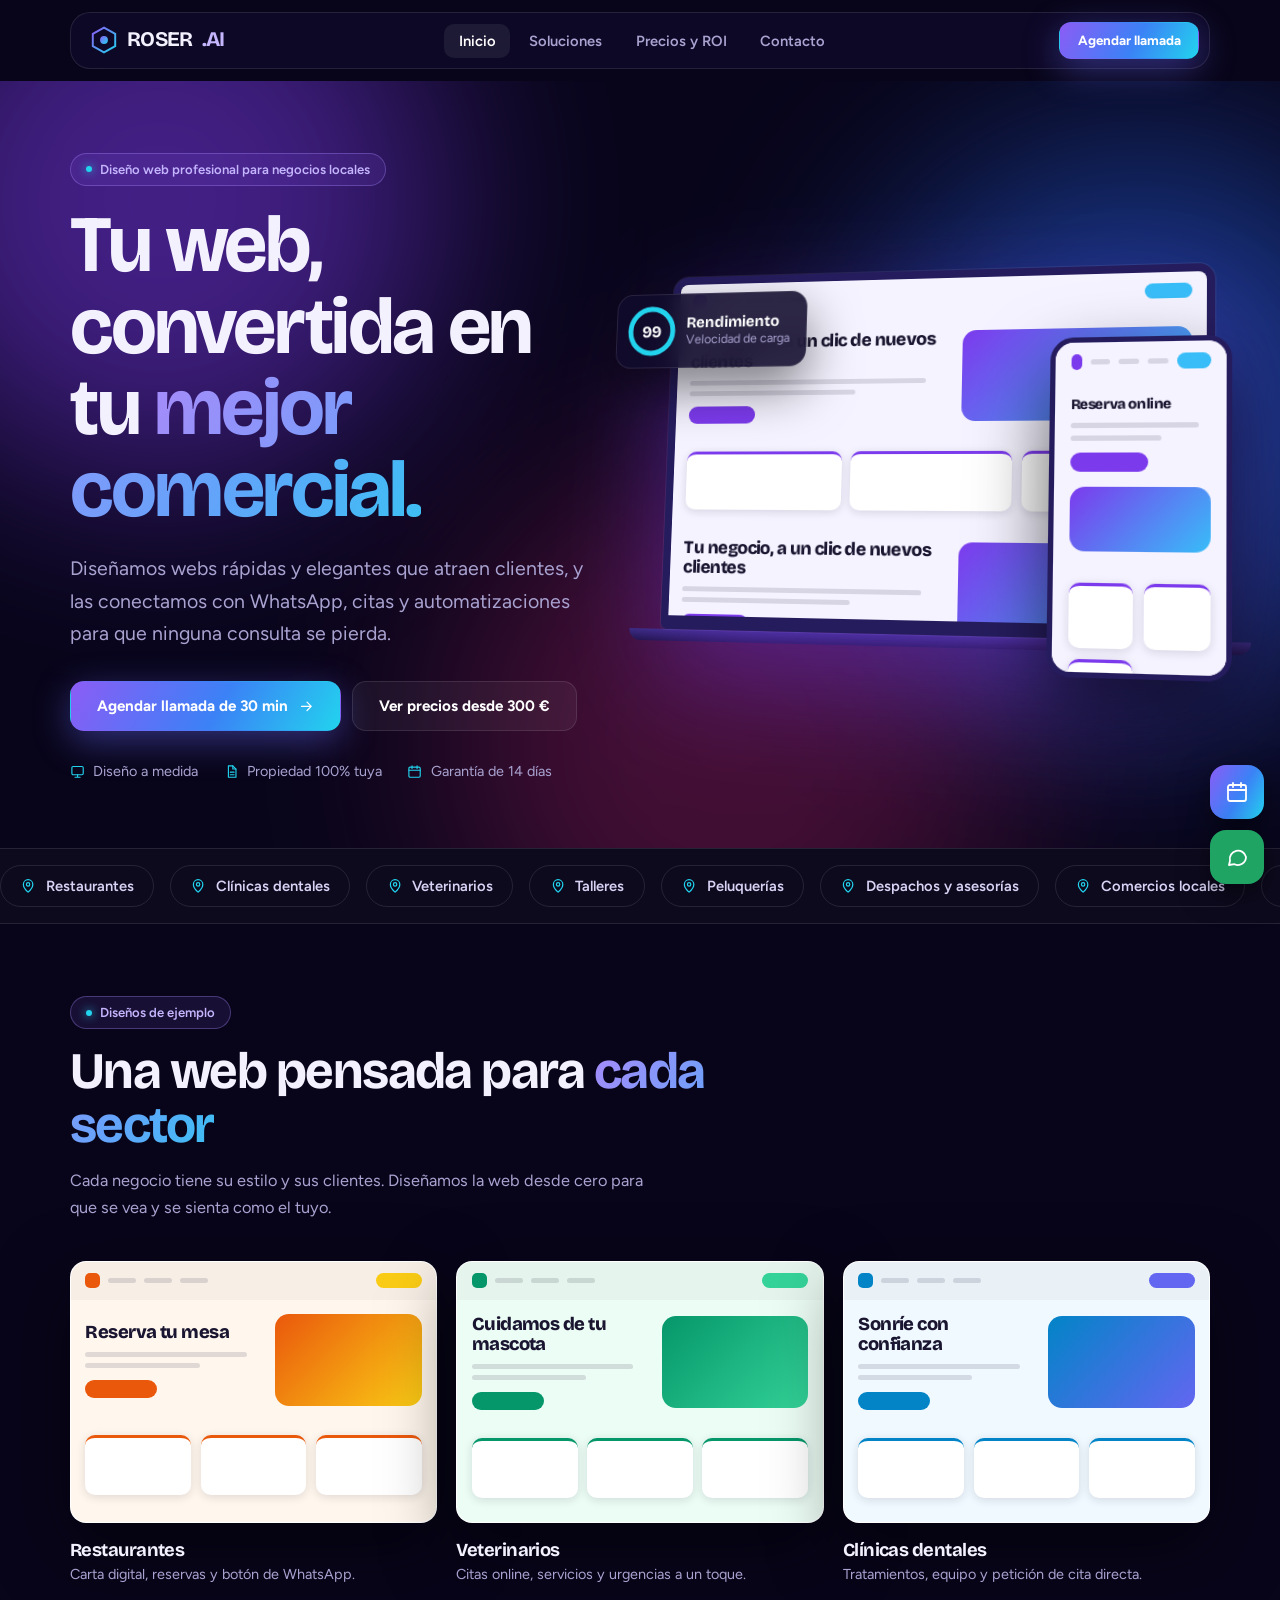
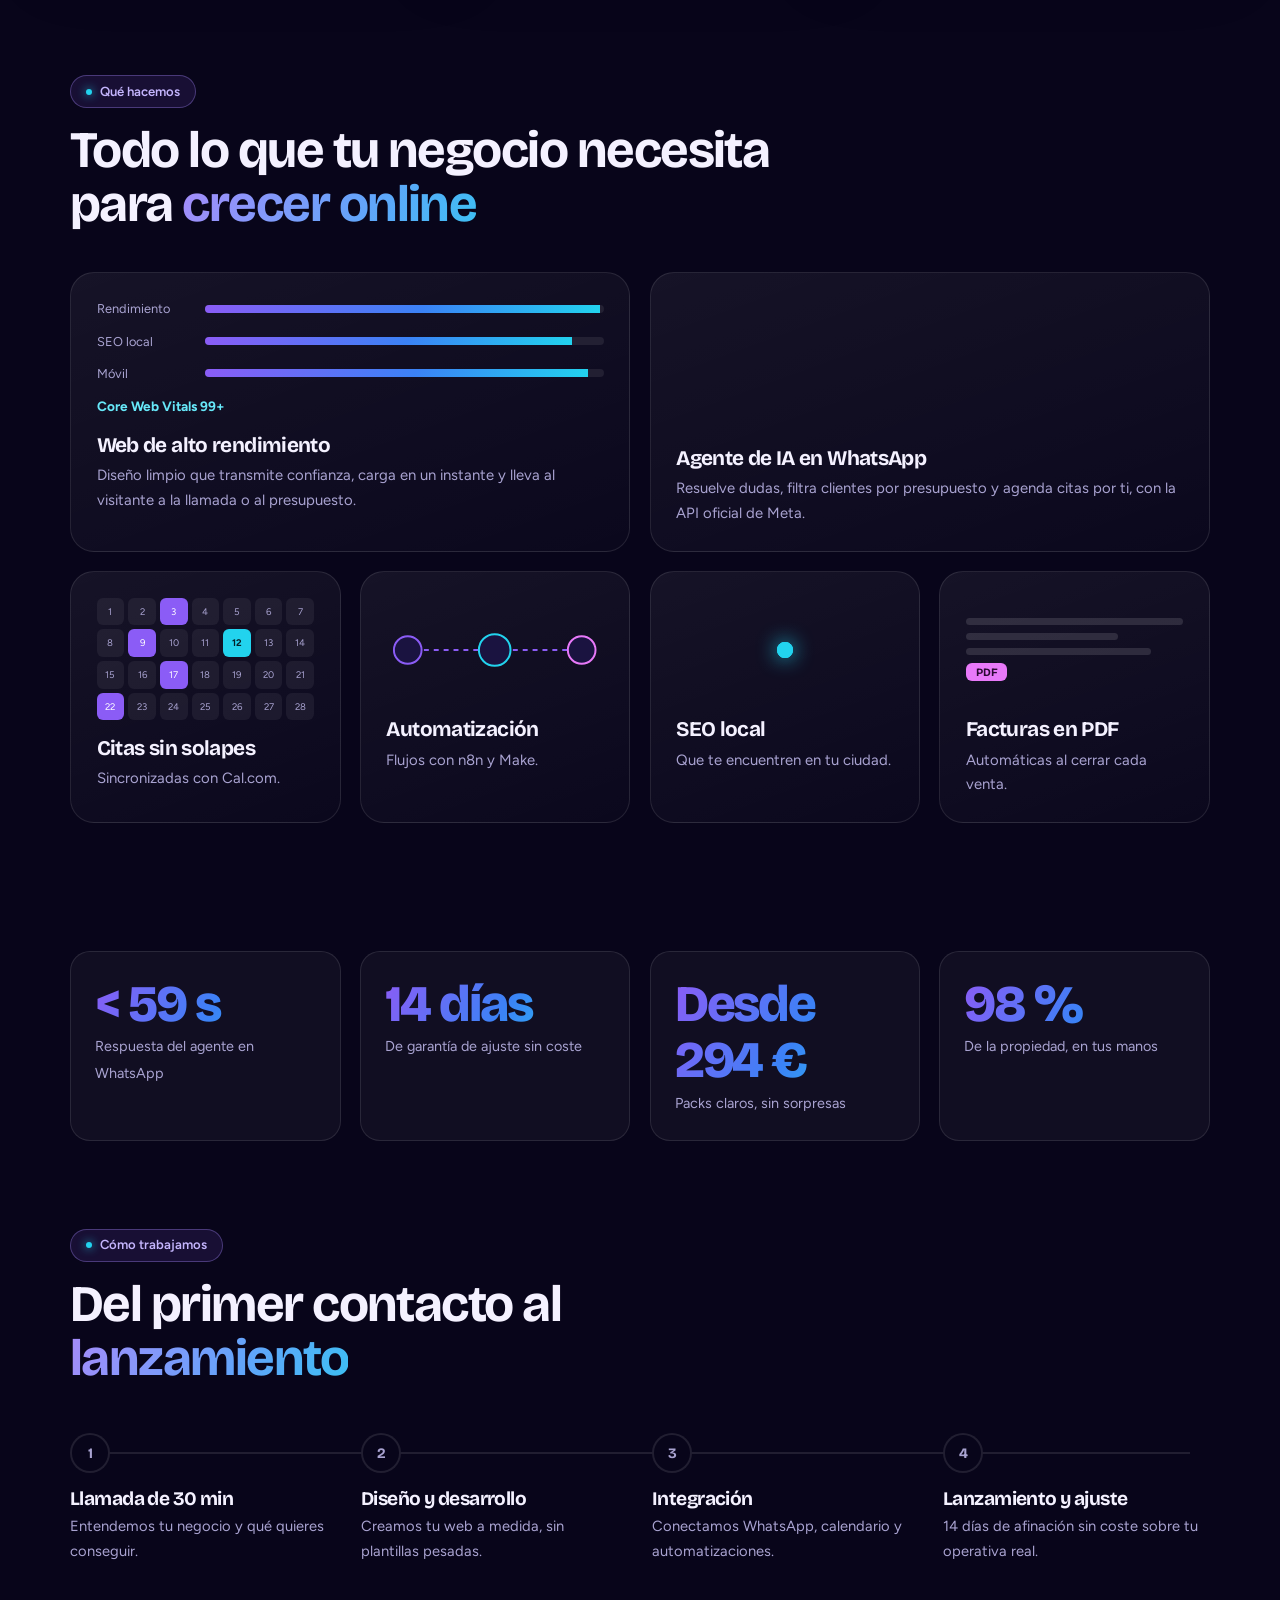
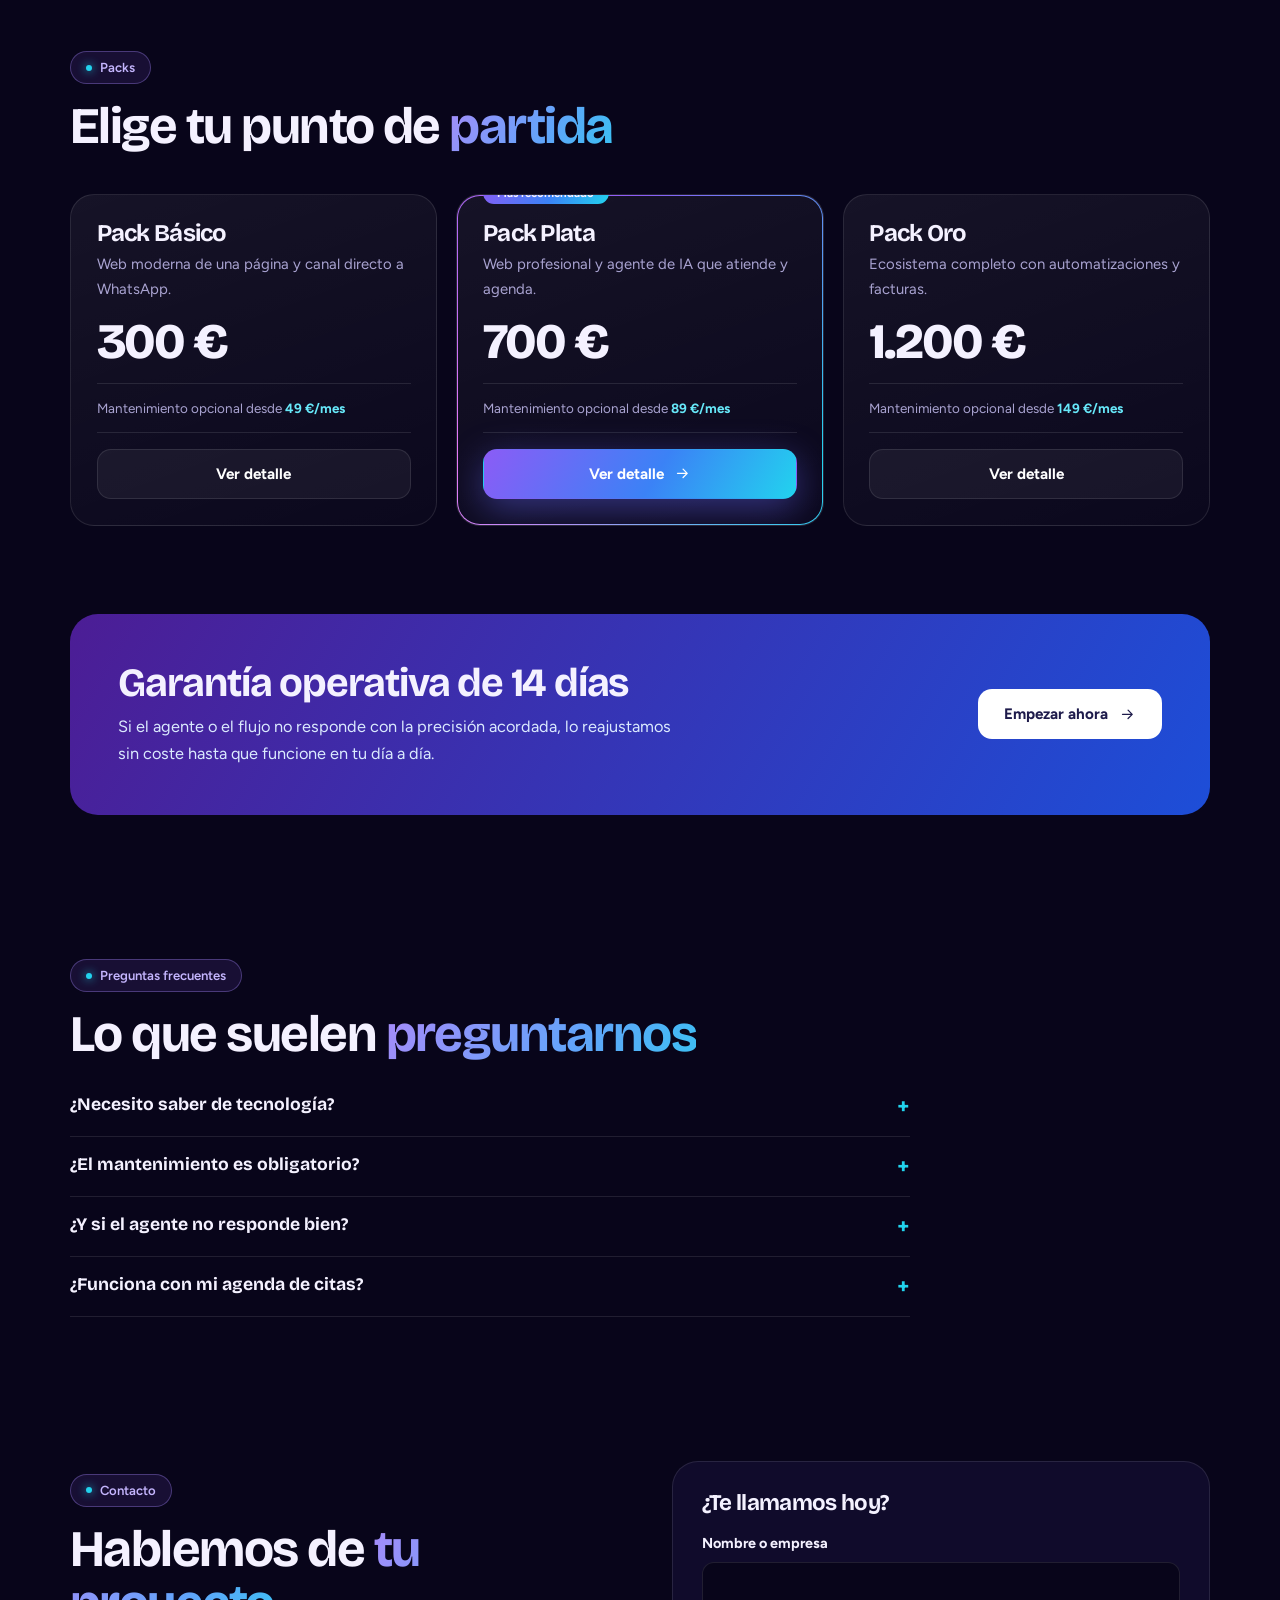
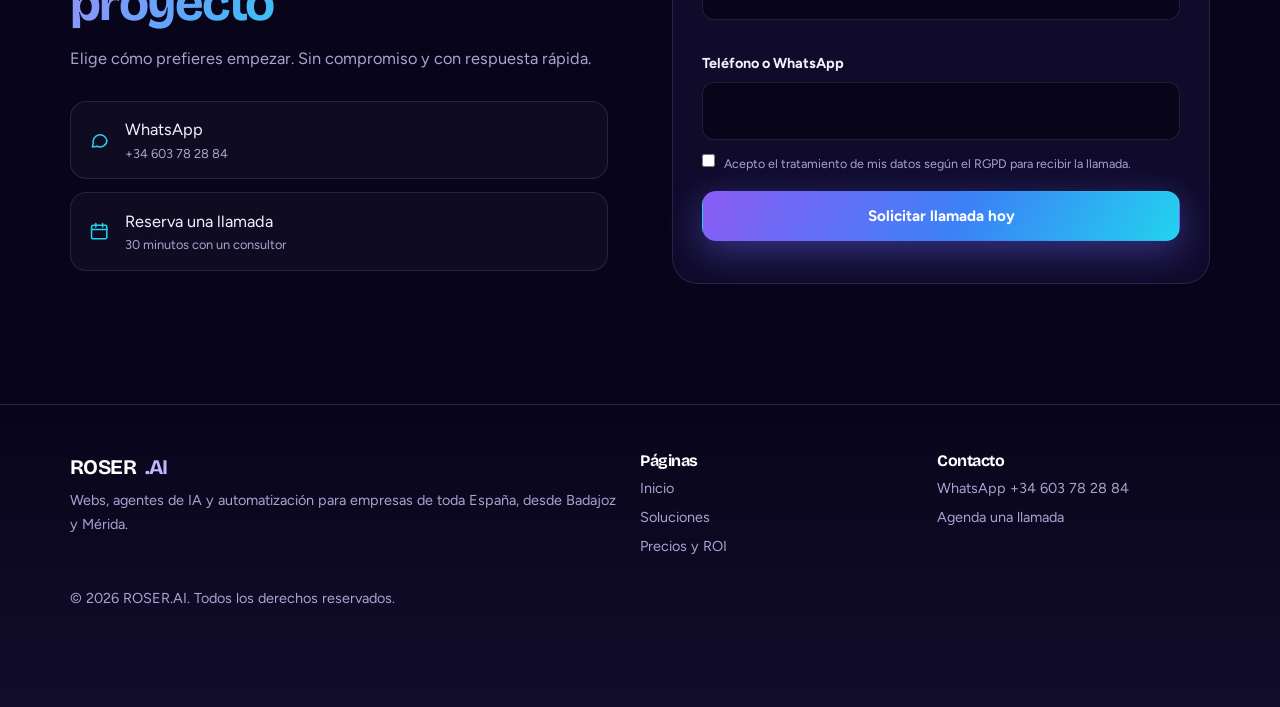
==== commit 5967fe16: "Update print statement from 'Hello' to 'Goodbye'" ====
--- a/index.html
+++ b/index.html
@@ -1,157 +1,170 @@
-<!DOCTYPE html><html lang="es"><head><meta charset="utf-8"><meta name="viewport" content="width=device-width,initial-scale=1,viewport-fit=cover"><meta name="theme-color" content="#070b18"><title>ROSER.AI | Webs, agentes IA y automatización para tu negocio</title><meta name="description" content="Creamos webs de alto rendimiento, agentes de IA en WhatsApp y automatizaciones con n8n y Make para negocios de Badajoz, Mérida y toda España."><link rel="preconnect" href="https://fonts.googleapis.com"><link rel="preconnect" href="https://fonts.gstatic.com" crossorigin><link href="https://fonts.googleapis.com/css2?family=IBM+Plex+Mono:wght@400;500&family=Manrope:wght@400;500;600;700;800&display=swap" rel="stylesheet"><style>:root{--bg:#070b18;--s1:#0d1224;--s2:#151b36;--line:rgba(255,255,255,.09);--tx:#eef1ff;--mut:#98a2c8;--a:#5b8cff;--v:#8b5cf6;--g:#f0c75e;--grad:linear-gradient(120deg,#5b8cff,#8b5cf6)}
+<!DOCTYPE html><html lang="es"><head><meta charset="utf-8"><meta name="viewport" content="width=device-width,initial-scale=1,viewport-fit=cover"><meta name="theme-color" content="#08051a"><title>ROSER.AI | Diseño web profesional, agentes IA y automatización</title><meta name="description" content="Diseñamos webs rápidas y elegantes para negocios locales y las conectamos con WhatsApp, citas y automatizaciones. Badajoz, Mérida y toda España."><link rel="preconnect" href="https://fonts.googleapis.com"><link rel="preconnect" href="https://fonts.gstatic.com" crossorigin><link href="https://fonts.googleapis.com/css2?family=Bricolage+Grotesque:opsz,wght@12..96,500;12..96,700;12..96,800&family=Figtree:wght@400;500;600;700&display=swap" rel="stylesheet"><style>@property --a{syntax:'<angle>';inherits:false;initial-value:0deg}
+:root{--bg:#08051a;--s1:#100b2b;--s2:#1a1340;--line:rgba(255,255,255,.1);--tx:#f4f1ff;--mut:#a9a3d1;--v:#8b5cf6;--b:#3b82f6;--c:#22d3ee;--p:#e879f9;--grad:linear-gradient(120deg,#8b5cf6,#3b82f6 55%,#22d3ee);--f:'Bricolage Grotesque',system-ui,sans-serif}
 *{box-sizing:border-box;margin:0;padding:0}
-html{scroll-behavior:smooth}
-body{font:400 1rem/1.65 Manrope,system-ui,sans-serif;background-color:var(--bg);background-image:repeating-linear-gradient(90deg,transparent 0 169px,rgba(255,255,255,.022) 169px 170px),radial-gradient(60% 40% at 50% -5%,rgba(91,140,255,.22),transparent);background-repeat:repeat,no-repeat;color:var(--tx);overflow-x:hidden}
-h1,h2,h3,.logo{letter-spacing:-.035em;line-height:1.05;font-weight:800}
+html{scroll-behavior:smooth;scroll-padding-top:90px}
+body{font:400 1.02rem/1.65 Figtree,system-ui,sans-serif;background:var(--bg);color:var(--tx);overflow-x:clip}
+h1,h2,h3,h4,.logo{font-family:var(--f);letter-spacing:-.03em;line-height:1.05;font-weight:700}
 a{color:inherit}.wrap{max-width:1180px;margin:auto;padding:0 1.25rem}
 .i{width:1.25em;height:1.25em;flex:none;fill:none;stroke:currentColor;stroke-width:1.8;stroke-linecap:round;stroke-linejoin:round}
-.mono,.eb{font:500 .74rem 'IBM Plex Mono',monospace;letter-spacing:.14em;text-transform:uppercase;color:var(--mut)}
-.eb:before{content:"";display:inline-block;width:8px;height:8px;background:var(--a);margin-right:.7rem}
-header{position:sticky;top:0;z-index:50;background:rgba(7,11,24,.78);backdrop-filter:blur(16px);-webkit-backdrop-filter:blur(16px);border-bottom:1px solid var(--line)}
-header:after{content:"";position:absolute;left:0;bottom:-1px;height:2px;width:calc(var(--p,0)*100%);background:linear-gradient(90deg,var(--g),var(--a))}
-.nav{display:flex;align-items:center;justify-content:space-between;height:72px;gap:.75rem}
-.logo{display:flex;align-items:center;gap:.55rem;text-decoration:none;font-size:1.3rem}.logo svg{width:30px;height:30px}.logo b{color:var(--g)}
-nav ul{display:none;list-style:none;gap:2rem}
-nav a{position:relative;text-decoration:none;color:var(--mut);font-size:.95rem;font-weight:600}
-nav a:hover,nav a.on{color:#fff}
-nav a.on:after{content:"";position:absolute;left:50%;bottom:-11px;width:4px;height:4px;border-radius:50%;background:var(--a);transform:translateX(-50%)}
-.burger{display:grid;place-items:center;background:none;border:1px solid var(--line);color:#fff;border-radius:10px;width:42px;height:42px;cursor:pointer}
-header.open nav ul{display:flex;flex-direction:column;gap:1.1rem;position:absolute;top:72px;left:0;right:0;background:#0a0f20;padding:1.25rem;border-bottom:1px solid var(--line)}
-.row{display:flex;flex-wrap:wrap;gap:.75rem;align-items:center}
-.nav .btn{padding:.65rem 1.1rem;font-size:.85rem}
+.pill{display:inline-flex;align-items:center;gap:.5rem;border:1px solid rgba(167,139,250,.35);background:rgba(139,92,246,.12);color:#c4b5fd;padding:.3rem .95rem;border-radius:99px;font-size:.82rem;font-weight:600}
+.pill:before{content:"";width:6px;height:6px;border-radius:50%;background:var(--c);box-shadow:0 0 10px var(--c)}
+.hl{background:linear-gradient(120deg,#a78bfa,#60a5fa,#22d3ee,#a78bfa);background-size:200% auto;-webkit-background-clip:text;background-clip:text;color:transparent;animation:sh 7s linear infinite}
+@keyframes sh{to{background-position:200% center}}
+header{position:sticky;top:0;z-index:50;padding:12px 0}
+.bar{display:flex;align-items:center;justify-content:space-between;gap:.6rem;background:rgba(16,11,43,.7);backdrop-filter:blur(16px);-webkit-backdrop-filter:blur(16px);border:1px solid var(--line);border-radius:20px;padding:.55rem .6rem .55rem 1.2rem}
+.logo{display:flex;align-items:center;gap:.55rem;text-decoration:none;font-size:1.3rem}.logo svg{width:28px;height:28px}.logo b{color:#c4b5fd}
+nav ul{display:none;list-style:none;gap:.3rem}
+nav a{text-decoration:none;font-size:.92rem;font-weight:600;color:var(--mut);padding:.5rem .9rem;border-radius:10px;transition:.2s}
+nav a:hover,nav a.on{color:#fff;background:rgba(255,255,255,.07)}
+.burger{display:grid;place-items:center;background:none;border:1px solid var(--line);color:#fff;border-radius:12px;width:40px;height:40px;cursor:pointer}
+header.open nav ul{display:flex;flex-direction:column;gap:.2rem;position:absolute;top:calc(100% + 2px);left:1.25rem;right:1.25rem;background:#100b2b;border:1px solid var(--line);border-radius:18px;padding:.8rem}
+.row{display:flex;flex-wrap:wrap;gap:.7rem;align-items:center}
 @media(min-width:900px){nav ul,header.open nav ul{display:flex;flex-direction:row;position:static;padding:0;background:none;border:0}.burger{display:none}}
-.btn{display:inline-flex;align-items:center;justify-content:center;gap:.6rem;padding:1rem 1.7rem;border-radius:99px;border:1px solid transparent;font:700 .95rem Manrope,sans-serif;color:#fff;text-decoration:none;cursor:pointer;background:var(--a);box-shadow:0 10px 40px rgba(91,140,255,.45);transition:transform .2s,box-shadow .2s}
-.btn:hover{transform:translateY(-2px);box-shadow:0 14px 50px rgba(91,140,255,.6)}
-.btn.g{background:transparent;border-color:var(--line);box-shadow:none}.btn.g:hover{border-color:var(--a)}
-.btn.wa{background:#25d366;color:#05210f;box-shadow:none}.btn .i{width:1.1em;height:1.1em}
-.hero{padding:3.5rem 0 2rem}
-.hero h1{font-size:clamp(2.7rem,8.6vw,6.4rem);line-height:.98;margin:1.2rem 0 1.5rem;max-width:1100px}
-.hero h1 span{display:block}.gb{background:var(--grad);-webkit-background-clip:text;background-clip:text;color:transparent}
-.lead{color:var(--mut);font-size:clamp(1.02rem,2.3vw,1.25rem);max-width:640px;margin-bottom:2rem}
-.hero .mono{margin-top:1.4rem}
-.sm h1{font-size:clamp(2.3rem,5.4vw,4.4rem)}
-.hg{display:grid;gap:2.5rem;align-items:center}.hg>*{min-width:0}
-@media(min-width:900px){.hg{grid-template-columns:1.1fr .9fr}.hero{padding:5rem 0 3rem}}
-.mw{perspective:1600px;margin-top:3.5rem;position:relative}
-.mock{background:linear-gradient(180deg,#10162e,#0a0f22);border:1px solid var(--line);border-radius:18px;box-shadow:0 40px 120px rgba(0,0,0,.6),0 0 0 1px rgba(91,140,255,.12);transform:rotateX(var(--rx,12deg));transform-origin:50% 100%;overflow:hidden}
-.mk-bar{display:flex;align-items:center;gap:.4rem;padding:.7rem 1rem;border-bottom:1px solid var(--line);font:500 .72rem 'IBM Plex Mono',monospace;color:var(--mut)}
-.mk-bar i{width:10px;height:10px;border-radius:50%;background:#ff5f57}.mk-bar i:nth-child(2){background:#febc2e}.mk-bar i:nth-child(3){background:#28c840}.mk-bar span{margin-left:.8rem}
-.mk-body{display:grid;grid-template-columns:160px 1fr;min-height:330px}
-.mk-side{border-right:1px solid var(--line);padding:1.1rem;display:grid;gap:.7rem;align-content:start}
-.mk-side b{display:block;height:10px;border-radius:5px;background:rgba(255,255,255,.1)}.mk-side b:first-child{background:var(--a);width:70%}
-.mk-main{padding:1.3rem}.mk-main h4{font-size:1.05rem}
-.mk-stats{display:grid;grid-template-columns:repeat(3,1fr);gap:.7rem;margin:.9rem 0}
-.mk-stats div{background:rgba(255,255,255,.04);border:1px solid var(--line);border-radius:12px;padding:.7rem}
-.mk-stats b{font-size:1.5rem;display:block;letter-spacing:-.03em}.mk-stats small{color:var(--mut);font-size:.7rem}
-.mk-row{display:flex;justify-content:space-between;align-items:center;gap:1rem;padding:.65rem .8rem;border-radius:10px;background:rgba(255,255,255,.03);margin-bottom:.5rem;font-size:.84rem}
-.st{font:500 .68rem 'IBM Plex Mono',monospace;padding:.15rem .6rem;border-radius:99px;background:rgba(91,140,255,.18);color:#9bb8ff;white-space:nowrap}.st.ok{background:rgba(52,211,153,.15);color:#6ee7b7}
-.cap{margin-top:.8rem;text-align:center}
-@media(max-width:700px){.mk-body{grid-template-columns:1fr}.mk-side{display:none}.mk-stats small{display:none}}
-.chipf{position:absolute;background:rgba(13,18,36,.92);backdrop-filter:blur(10px);border:1px solid var(--line);border-radius:14px;padding:.7rem 1rem;box-shadow:0 20px 50px rgba(0,0,0,.5);animation:fl 6s ease-in-out infinite;font-weight:700;font-size:.9rem;z-index:2}
-.chipf small{display:block;font:500 .66rem 'IBM Plex Mono',monospace;letter-spacing:.08em;color:var(--mut);text-transform:uppercase;margin-top:.15rem}
-.chipf:before{content:"";display:inline-block;width:8px;height:8px;border-radius:50%;background:var(--a);margin-right:.6rem;box-shadow:0 0 10px var(--a)}
-.c1{left:-1%;top:4%}.c2{right:-1%;top:40%;animation-delay:-2s}.c2:before{background:#34d399;box-shadow:0 0 10px #34d399}.c3{left:5%;bottom:-5%;animation-delay:-4s}.c3:before{background:var(--g);box-shadow:0 0 10px var(--g)}
-@keyframes fl{50%{transform:translateY(-12px)}}
-@media(max-width:700px){.c1{left:2%}.c2{right:2%}.chipf{font-size:.78rem;padding:.55rem .8rem}}
-.mq{border-block:1px solid var(--line);overflow:hidden;padding:1rem 0;margin-top:3rem}
-.mq div{display:flex;gap:.8rem;width:max-content;animation:mq 35s linear infinite}
-.mq span{border:1px solid var(--line);border-radius:99px;padding:.4rem 1.1rem;color:var(--mut);font:500 .78rem 'IBM Plex Mono',monospace;white-space:nowrap}
+.btn{display:inline-flex;align-items:center;justify-content:center;gap:.65rem;padding:.95rem 1.6rem;border-radius:14px;border:1px solid transparent;font:700 .95rem Figtree,sans-serif;color:#fff;text-decoration:none;cursor:pointer;background:var(--grad);box-shadow:0 10px 36px rgba(99,102,241,.45);transition:transform .2s,box-shadow .2s}
+.btn:hover{transform:translateY(-2px);box-shadow:0 14px 46px rgba(99,102,241,.65)}
+.btn.g{background:rgba(255,255,255,.05);border-color:var(--line);box-shadow:none}.btn.g:hover{border-color:#a78bfa}
+.btn.wa{background:#1fa463;box-shadow:none}.btn .i{width:1.1em;height:1.1em;transition:transform .25s}.btn:hover .i{transform:translateX(4px)}
+.nav .btn{padding:.6rem 1.1rem;font-size:.84rem;border-radius:12px}
+.aur{position:absolute;inset:0;overflow:hidden;z-index:-1;pointer-events:none}
+.aur i{position:absolute;width:560px;height:560px;border-radius:50%;filter:blur(100px);opacity:.5;animation:dr 16s ease-in-out infinite alternate}
+.aur i:nth-child(1){background:#7c3aed;left:-120px;top:-160px}.aur i:nth-child(2){background:#2563eb;right:-140px;top:60px;animation-delay:-5s}.aur i:nth-child(3){background:#db2777;left:35%;top:380px;opacity:.28;animation-delay:-9s}
+@keyframes dr{to{transform:translate(90px,70px) scale(1.18)}}
+.hero{position:relative;padding:3rem 0 3.5rem}
+h1{font-size:clamp(2.6rem,6.4vw,5rem);margin:1.2rem 0 1.3rem;line-height:1.02}
+.lead{color:var(--mut);font-size:clamp(1.05rem,2.3vw,1.22rem);max-width:540px;margin-bottom:2rem}
+.trust{display:flex;flex-wrap:wrap;gap:.6rem 1.6rem;margin-top:1.8rem;color:var(--mut);font-size:.9rem}.trust span{display:flex;align-items:center;gap:.5rem}.trust .i{color:var(--c);width:1.05em;height:1.05em}
+.hg{display:grid;gap:3rem;align-items:center}.hg>*{min-width:0}
+@media(min-width:960px){.hg{grid-template-columns:1fr 1.05fr}.hero{padding:4.5rem 0 4rem}}
+.sw{position:relative;max-width:640px;width:100%;margin:auto;perspective:1500px;padding:0 0 1.5rem}
+.scene{position:relative;transform:rotateY(var(--ry,-12deg)) rotateX(var(--rx,6deg));transform-style:preserve-3d;transition:transform .25s ease-out}
+.lscreen{background:#0c0824;border:8px solid #251c5e;border-bottom-width:14px;border-radius:16px 16px 6px 6px;aspect-ratio:16/10.5;overflow:hidden;position:relative;box-shadow:0 50px 120px rgba(124,58,237,.45),0 0 0 1px rgba(255,255,255,.08)}
+.lbase{height:12px;background:linear-gradient(#352a7a,#18113f);border-radius:0 0 20px 20px;width:112%;margin-left:-6%}
+.ms{--c1:#7c3aed;--c2:#38bdf8;--bg:#f5f3ff;background:var(--bg);color:#1a1530;font-size:.8rem}
+.mb{display:flex;gap:.5rem;align-items:center;padding:.7rem .9rem}.mb b{width:15px;height:15px;border-radius:5px;background:var(--c1)}.mb i{height:5px;width:28px;border-radius:3px;background:#1a153022}.mb u{margin-left:auto;width:46px;height:15px;border-radius:99px;background:var(--c2)}
+.mh{display:grid;grid-template-columns:1.2fr 1fr;gap:.9rem;padding:.9rem;align-items:center}
+.mh h5{font:800 1.15rem var(--f);letter-spacing:-.03em;line-height:1.1;margin-bottom:.6rem}.mh p{height:5px;width:92%;border-radius:3px;background:#1a153022;margin-bottom:.4rem}.mh p.s{width:65%}
+.mh a{display:block;margin-top:.7rem;width:72px;height:18px;border-radius:99px;background:var(--c1)}
+.mi{border-radius:14px;background:linear-gradient(135deg,var(--c1),var(--c2));min-height:92px}
+.mc{display:grid;grid-template-columns:repeat(3,1fr);gap:.6rem;padding:.9rem}.mc div{height:60px;border-radius:10px;background:#fff;box-shadow:0 2px 10px #1a153024;border-top:3px solid var(--c1)}
+.wsin{animation:ws 16s ease-in-out infinite alternate}@keyframes ws{to{transform:translateY(-52%)}}
+.phone{position:absolute;right:-3%;bottom:-6%;width:30%;border:5px solid #251c5e;border-radius:22px;overflow:hidden;box-shadow:0 30px 70px rgba(0,0,0,.6);transform:translateZ(70px);background:#fff;aspect-ratio:9/17}
+.phone .mh{grid-template-columns:1fr}.phone .mi{min-height:60px}.phone .mc{grid-template-columns:1fr 1fr}.phone .mh h5{font-size:.85rem}
+.gauge{position:absolute;left:-4%;top:10%;display:flex;align-items:center;gap:.7rem;background:rgba(16,11,43,.88);backdrop-filter:blur(12px);border:1px solid var(--line);border-radius:16px;padding:.7rem 1rem .7rem .7rem;box-shadow:0 20px 50px rgba(0,0,0,.5);transform:translateZ(90px);font-size:.78rem;color:var(--mut);line-height:1.3}
+.gauge b{display:block;color:#fff;font:700 .95rem var(--f)}.gauge svg{width:50px;height:50px;transform:rotate(-90deg)}
+.gauge circle{fill:none;stroke-width:5}.gauge .t{stroke:rgba(255,255,255,.1)}.gauge .v{stroke:#22d3ee;stroke-linecap:round;stroke-dasharray:163.4;animation:gg 2.4s ease-out both}
+@keyframes gg2{from{stroke-dashoffset:138}to{stroke-dashoffset:1.4}}.gauge .num{position:absolute;left:.7rem;width:50px;text-align:center;font:700 1rem var(--f);color:#fff}
+.mq{overflow:hidden;border-block:1px solid var(--line);padding:1rem 0;background:rgba(255,255,255,.02)}
+.mq div{display:flex;width:max-content;gap:1rem;animation:mq 40s linear infinite}
+.mq span{display:flex;align-items:center;gap:.6rem;border:1px solid var(--line);border-radius:99px;padding:.5rem 1.2rem;color:#d8d3f5;font-weight:600;font-size:.92rem;white-space:nowrap}.mq .i{color:var(--c);width:1.1em;height:1.1em}
 @keyframes mq{to{transform:translateX(-50%)}}
-.sec{padding:4rem 0}
-h2{font-size:clamp(1.8rem,4.4vw,3rem);margin:.9rem 0 .8rem}.sub{color:var(--mut);max-width:620px}
-.stats{display:grid;grid-template-columns:repeat(2,1fr);gap:1px;background:var(--line);border:1px solid var(--line);border-radius:20px;overflow:hidden}
-.stats div{background:var(--s1);padding:1.5rem}.stats b{font:800 clamp(2rem,5vw,3.1rem) Manrope,sans-serif;letter-spacing:-.04em;display:block;line-height:1.1}.stats span{color:var(--mut);font-size:.88rem}
-.bento,.steps,.grid{display:grid;gap:1rem;margin-top:2rem}
-@media(min-width:800px){.bento,.steps,.stats{grid-template-columns:repeat(4,1fr)}.w2{grid-column:span 2}.g3{grid-template-columns:repeat(3,1fr)}}
-.card{position:relative;overflow:hidden;background:linear-gradient(160deg,rgba(255,255,255,.055),rgba(255,255,255,.012));border:1px solid var(--line);border-radius:22px;padding:1.7rem;transition:border-color .25s}
-.card:after{content:"";position:absolute;inset:0;background:radial-gradient(380px circle at var(--mx,50%) var(--my,0),rgba(91,140,255,.18),transparent 60%);opacity:0;transition:opacity .3s;pointer-events:none}
-.card:hover{border-color:rgba(91,140,255,.55)}.card:hover:after{opacity:1}
-.card h3{font-size:1.2rem;margin-bottom:.5rem;letter-spacing:-.02em}.card p,.card li{color:var(--mut);font-size:.93rem}
-.ico{width:46px;height:46px;border-radius:12px;display:grid;place-items:center;background:rgba(91,140,255,.15);color:#9bb8ff;margin-bottom:1.1rem}.ico .i{width:1.4rem;height:1.4rem}
-.steps{counter-reset:s}.steps .card{counter-increment:s}
-.steps .card:before{content:"0" counter(s);display:block;font:500 .8rem 'IBM Plex Mono',monospace;color:var(--g);letter-spacing:.1em;margin-bottom:1rem}
-.band{display:grid;gap:1.2rem;background:linear-gradient(120deg,rgba(91,140,255,.24),rgba(139,92,246,.14));border:1px solid rgba(91,140,255,.4);border-radius:24px;padding:1.8rem}
-@media(min-width:800px){.band{grid-template-columns:1fr auto;align-items:center;padding:2.5rem}}
-details{border-bottom:1px solid var(--line);padding:1.1rem 0;max-width:820px}
-summary{cursor:pointer;font-weight:700;list-style:none;display:flex;justify-content:space-between;gap:1rem}
-summary:after{content:"+";color:var(--g);font-size:1.4rem;line-height:1}details[open] summary:after{content:"–"}
-details p{color:var(--mut);margin-top:.6rem;font-size:.95rem}
-.pack{display:flex;flex-direction:column}
-.pop{border:2px solid var(--a);box-shadow:0 0 60px rgba(91,140,255,.25)}
-.pill{position:absolute;top:-1px;left:50%;transform:translateX(-50%);background:var(--a);padding:.25rem .9rem;border-radius:0 0 12px 12px;font:500 .68rem 'IBM Plex Mono',monospace;letter-spacing:.1em;text-transform:uppercase;white-space:nowrap}
-.price{font:800 3rem Manrope,sans-serif;letter-spacing:-.04em;margin-top:.6rem}.price small{font:500 .78rem 'IBM Plex Mono',monospace;color:var(--mut);letter-spacing:0}
-.ret{background:rgba(255,255,255,.05);border-radius:10px;padding:.6rem .8rem;font-size:.82rem;color:var(--mut);margin:.9rem 0 1.1rem}.ret b{color:var(--g)}
-.pack ul,.list{list-style:none;display:grid;gap:.65rem;margin-bottom:1.5rem;flex:1}
-.pack li,.list li{position:relative;padding-left:1.5rem}
-.pack li:before,.list li:before{content:"";position:absolute;left:.1rem;top:.45em;width:.75rem;height:.4rem;border-left:2px solid var(--g);border-bottom:2px solid var(--g);transform:rotate(-45deg)}
-.calc,.lead-box{display:grid;gap:2rem;border:1px solid var(--line);border-radius:24px;padding:1.6rem;background:var(--s1)}
-.lead-box{background:linear-gradient(135deg,#142052,#0a0f26)}
-@media(min-width:800px){.calc{grid-template-columns:1.2fr 1fr;padding:2.4rem}.lead-box{grid-template-columns:1fr 1fr;padding:2.6rem}}
-label{display:block;font-size:.9rem;font-weight:700;margin-top:1.1rem}label b{color:var(--g)}
-input[type=range]{width:100%;accent-color:var(--a);margin-top:.6rem}
-.res{background:rgba(91,140,255,.12);border:1px solid var(--a);border-radius:18px;padding:1.5rem;text-align:center}
-.res strong{display:block;font:800 clamp(2.1rem,7vw,3rem) Manrope,sans-serif;letter-spacing:-.04em;color:var(--g);margin:.3rem 0 .6rem}.res p{color:var(--mut);font-size:.88rem;margin-bottom:1.1rem}
+.sec{padding:4.5rem 0}h2{font-size:clamp(1.9rem,4.4vw,3.2rem);margin:1rem 0 .9rem}.sub{color:var(--mut);max-width:600px}.sh{max-width:700px}
+.grid,.bento,.stats,.steps{display:grid;gap:1.2rem;margin-top:2.5rem}
+@media(min-width:800px){.g3{grid-template-columns:repeat(3,1fr)}.bento{grid-template-columns:repeat(4,1fr)}.w2{grid-column:span 2}.stats{grid-template-columns:repeat(4,1fr)}}
+.card{position:relative;overflow:hidden;background:linear-gradient(160deg,rgba(255,255,255,.06),rgba(255,255,255,.015));border:1px solid var(--line);border-radius:24px;padding:1.6rem;transition:border-color .25s}
+.card:after{content:"";position:absolute;inset:0;background:radial-gradient(380px circle at var(--mx,50%) var(--my,0),rgba(139,92,246,.22),transparent 60%);opacity:0;transition:opacity .3s;pointer-events:none}
+.card:hover{border-color:rgba(167,139,250,.55)}.card:hover:after{opacity:1}
+.card h3{font-size:1.3rem;margin:1.1rem 0 .4rem}.card>p{color:var(--mut);font-size:.93rem}
+.vis{min-height:104px;display:flex;flex-direction:column;justify-content:center}
+.vb p{display:grid;grid-template-columns:96px 1fr;gap:.8rem;align-items:center;font-size:.8rem;color:var(--mut);margin-bottom:.7rem}
+.vb i{height:8px;border-radius:5px;background:rgba(255,255,255,.08);position:relative;overflow:hidden}.vb i:after{content:"";position:absolute;inset:0;width:var(--w);background:var(--grad);transform-origin:left;animation:bar 3.5s ease-in-out infinite alternate}@keyframes bar{from{transform:scaleX(.15)}}
+.vb small{color:#67e8f9;font-weight:700}
+.vw{gap:.5rem}.vw div{padding:.55rem .85rem;border-radius:14px;font-size:.8rem;width:max-content;max-width:92%;opacity:0;animation:pop 9s infinite}
+.b1{background:rgba(255,255,255,.1)}.b2{background:var(--v);margin-left:auto;animation-delay:1.5s!important}.b3{background:rgba(34,211,238,.16);color:#67e8f9;animation-delay:3s!important}
+@keyframes pop{0%{opacity:0;transform:translateY(10px)}6%,86%{opacity:1;transform:none}95%,100%{opacity:0}}
+.vc{display:grid;grid-template-columns:repeat(7,1fr);gap:4px}.vc span{aspect-ratio:1;border-radius:6px;background:rgba(255,255,255,.06);display:grid;place-items:center;font-size:.6rem;color:var(--mut)}
+.vc .k{background:var(--v);color:#fff}.vc .k2{background:var(--c);color:#04222a;font-weight:700;animation:pl 2s infinite}@keyframes pl{50%{box-shadow:0 0 0 5px rgba(34,211,238,.25)}}
+.vf svg{width:100%;height:90px}
+.vp{height:104px;align-items:center;position:relative}.vp b{width:16px;height:16px;border-radius:50%;background:var(--c);box-shadow:0 0 20px var(--c)}
+.vp i{position:absolute;width:16px;height:16px;border-radius:50%;border:2px solid var(--c);animation:rg 2.4s infinite}.vp i+i{animation-delay:1.2s}@keyframes rg{to{transform:scale(5);opacity:0}}
+.vd{gap:.5rem}.vd b{height:7px;border-radius:4px;background:rgba(255,255,255,.12)}.vd b:nth-child(2){width:70%}.vd b:nth-child(3){width:85%}.vd u{align-self:flex-start;text-decoration:none;font:700 .7rem var(--f);background:var(--p);color:#2a0a33;padding:.15rem .6rem;border-radius:6px}
+.sc .fr{border-radius:16px;overflow:hidden;border:1px solid var(--line);box-shadow:0 25px 70px rgba(0,0,0,.5);transition:transform .25s ease-out;background:#fff}
+.sc .ms{min-height:260px}.sc .mb{background:rgba(0,0,0,.03)}.sc h4{font-size:1.15rem;margin:1.1rem 0 .2rem}.sc p{color:var(--mut);font-size:.9rem}
+.tl{position:relative;display:grid;gap:1.8rem;margin-top:3rem}@media(min-width:900px){.tl{grid-template-columns:repeat(4,1fr);gap:1.5rem}}
+.trk{display:none}@media(min-width:900px){.trk{display:block;position:absolute;left:20px;right:20px;top:19px;height:2px;background:var(--line)}.trk i{display:block;height:100%;width:calc(var(--pg,0)*100%);background:var(--grad);box-shadow:0 0 14px #8b5cf6}}
+.dot{width:40px;height:40px;border-radius:50%;border:2px solid var(--line);background:var(--bg);display:grid;place-items:center;font:700 .9rem var(--f);color:var(--mut);position:relative;transition:.5s;margin-bottom:1rem}
+.ts.on .dot{background:var(--grad);border-color:transparent;color:#fff;box-shadow:0 0 30px rgba(139,92,246,.7)}.ts h3{font-size:1.2rem;margin-bottom:.3rem}.ts p{color:var(--mut);font-size:.92rem;max-width:260px}
+.glow{position:relative}.glow:before{content:"";position:absolute;inset:-1px;border-radius:inherit;padding:2px;background:conic-gradient(from var(--a),#8b5cf6,#22d3ee,#e879f9,#8b5cf6);-webkit-mask:linear-gradient(#000 0 0) content-box,linear-gradient(#000 0 0);-webkit-mask-composite:xor;mask-composite:exclude;animation:rot 6s linear infinite;pointer-events:none}@keyframes rot{to{--a:360deg}}
+.pack{display:flex;flex-direction:column;position:relative}.pack h3{margin-top:0;font-size:1.5rem}
+.price{font:800 3.1rem var(--f);letter-spacing:-.04em;margin:1rem 0 0;line-height:1}.price small{font:500 .8rem Figtree,sans-serif;color:var(--mut);letter-spacing:0}
+.ret{font-size:.84rem;color:var(--mut);padding:.8rem 0;border-top:1px solid var(--line);border-bottom:1px solid var(--line);margin:1rem 0}.ret b{color:#67e8f9}
+.pack ul,.list{list-style:none;display:grid;gap:.65rem;margin:1rem 0 1.6rem;flex:1;font-size:.93rem;color:#d8d3f5}
+.pack li,.list li{position:relative;padding-left:1.6rem}
+.pack li:before,.list li:before{content:"";position:absolute;left:.1rem;top:.45em;width:.75rem;height:.4rem;border-left:2px solid var(--c);border-bottom:2px solid var(--c);transform:rotate(-45deg)}
+.tag{position:absolute;top:-13px;left:1.6rem;background:var(--grad);padding:.25rem .9rem;border-radius:99px;font:700 .72rem Figtree,sans-serif;z-index:2}
+.stats div{background:rgba(255,255,255,.04);border:1px solid var(--line);border-radius:20px;padding:1.5rem}
+.stats b{font:800 clamp(2.2rem,5vw,3.2rem) var(--f);letter-spacing:-.04em;display:block;line-height:1.1;background:var(--grad);-webkit-background-clip:text;background-clip:text;color:transparent}.stats span{color:var(--mut);font-size:.9rem}
+.band{position:relative;overflow:hidden;border-radius:28px;padding:2.2rem;background:linear-gradient(120deg,#4c1d95,#1d4ed8,#0e7490);background-size:200% 200%;animation:bg 10s ease infinite;display:grid;gap:1.4rem}
+@keyframes bg{50%{background-position:100% 50%}}@media(min-width:800px){.band{grid-template-columns:1fr auto;align-items:center;padding:3rem}}
+.band h2{margin:0 0 .6rem;font-size:clamp(1.6rem,3.6vw,2.5rem)}.band p{color:#dbeafe;max-width:560px}.band .btn{background:#fff;color:#1e1b4b;box-shadow:none}
+details{border-bottom:1px solid var(--line);padding:1.1rem 0;max-width:840px}
+summary{cursor:pointer;font:700 1.1rem var(--f);list-style:none;display:flex;justify-content:space-between;gap:1rem}
+summary:after{content:"+";color:var(--c);font-size:1.5rem;line-height:1}details[open] summary:after{content:"–"}details p{color:var(--mut);margin-top:.6rem}
+.calc{display:grid;gap:2rem;border:1px solid var(--line);border-radius:28px;padding:1.7rem;background:var(--s1)}@media(min-width:800px){.calc{grid-template-columns:1.2fr 1fr;padding:2.8rem}}
+label{display:block;font-size:.9rem;font-weight:700;margin-top:1.1rem}label b{color:#67e8f9}
+input[type=range]{width:100%;accent-color:var(--v);margin-top:.6rem}
+.res{background:rgba(139,92,246,.14);border:1px solid rgba(167,139,250,.5);border-radius:22px;padding:1.7rem;text-align:center}
+.res strong{display:block;font:800 clamp(2.4rem,8vw,3.6rem) var(--f);letter-spacing:-.04em;margin:.4rem 0;background:var(--grad);-webkit-background-clip:text;background-clip:text;color:transparent}.res p{color:var(--mut);font-size:.9rem;margin-bottom:1.2rem}.res b{color:#fff}
+.lead-box{display:grid;gap:2.5rem}@media(min-width:900px){.lead-box{grid-template-columns:1fr 1fr;gap:4rem;align-items:center}}
+.ct{display:grid;gap:.8rem;margin-top:1.8rem}.ct a{display:flex;align-items:center;gap:1rem;text-decoration:none;border:1px solid var(--line);border-radius:16px;padding:.9rem 1.1rem;background:rgba(255,255,255,.03);transition:.2s}.ct a:hover{border-color:#a78bfa;background:rgba(139,92,246,.1)}
+.ct .i{color:var(--c)}.ct small{display:block;color:var(--mut);font-size:.8rem}
+.fcard{background:var(--s1);border:1px solid var(--line);border-radius:26px;padding:1.8rem}
 input[type=text],input[type=tel]{width:100%;padding:.9rem 1rem;border-radius:12px;border:1px solid var(--line);background:var(--bg);color:#fff;font:inherit;margin:.4rem 0 .9rem}
-input:focus-visible,button:focus-visible,a:focus-visible,summary:focus-visible{outline:2px solid var(--g);outline-offset:2px}
-.chk{display:flex;gap:.6rem;align-items:flex-start;margin-bottom:1rem}.chk label{margin:0;font-weight:400;font-size:.78rem;color:var(--mut)}
-.ok{color:#4ade80;font-weight:700;margin-top:.8rem;font-size:.9rem}
-footer{border-top:1px solid var(--line);padding:2.5rem 0 6rem;color:var(--mut);font-size:.88rem;margin-top:2rem}
+input:focus-visible,button:focus-visible,a:focus-visible,summary:focus-visible{outline:2px solid var(--c);outline-offset:2px}
+.chk{display:flex;gap:.6rem;align-items:flex-start;margin-bottom:1rem}.chk label{margin:0;font-weight:400;font-size:.78rem;color:var(--mut)}.ok{color:#4ade80;font-weight:700;margin-top:.8rem;font-size:.9rem}
+.sol{display:grid;gap:2.5rem;align-items:center}.sol>*{min-width:0}@media(min-width:900px){.sol{grid-template-columns:1fr 1fr}.sol.rev>div:first-child{order:2}}
+footer{border-top:1px solid var(--line);padding:3rem 0 6rem;color:var(--mut);font-size:.9rem;margin-top:3rem;background:linear-gradient(180deg,transparent,rgba(139,92,246,.08))}
 .fg{display:grid;gap:1.5rem}@media(min-width:768px){.fg{grid-template-columns:2fr 1fr 1fr}}
-footer h4{color:#fff;margin-bottom:.5rem}footer a{display:block;text-decoration:none;margin:.3rem 0}
+footer h4{color:#fff;margin-bottom:.5rem;font-size:1rem}footer a{display:block;text-decoration:none;margin:.3rem 0}footer a:hover{color:#fff}footer .logo{color:#fff}
 .fabs{position:fixed;right:16px;bottom:calc(16px + env(safe-area-inset-bottom));display:flex;flex-direction:column;gap:.7rem;z-index:40}
-.fab{width:54px;height:54px;border-radius:50%;border:0;display:grid;place-items:center;cursor:pointer;text-decoration:none;box-shadow:0 10px 25px rgba(0,0,0,.5)}.fab .i{width:1.5rem;height:1.5rem}
-.fab.c{background:var(--a);color:#fff}.fab.w{background:#25d366;color:#05210f}
-.modal{position:fixed;inset:0;background:rgba(3,5,15,.82);backdrop-filter:blur(8px);display:grid;place-items:center;padding:.8rem;z-index:100;opacity:0;pointer-events:none;transition:opacity .25s}
-.modal.on{opacity:1;pointer-events:auto}
+.fab{width:54px;height:54px;border-radius:16px;border:0;display:grid;place-items:center;cursor:pointer;text-decoration:none;box-shadow:0 10px 30px rgba(0,0,0,.5)}.fab .i{width:1.5rem;height:1.5rem}
+.fab.c{background:var(--grad);color:#fff}.fab.w{background:#1fa463;color:#fff}
+.modal{position:fixed;inset:0;background:rgba(5,3,20,.82);backdrop-filter:blur(8px);display:grid;place-items:center;padding:.8rem;z-index:100;opacity:0;pointer-events:none;transition:opacity .25s}.modal.on{opacity:1;pointer-events:auto}
 .sheet{background:#fff;color:#111;border-radius:20px;width:100%;max-width:680px;max-height:94vh;overflow:auto;padding:1rem;position:relative}
-.sheet h3{font-size:1.1rem;margin:.3rem 2.5rem .8rem 0}.sheet iframe{width:100%;height:min(560px,72vh);border:0;border-radius:12px}
+.sheet h3{font-size:1.15rem;margin:.3rem 2.5rem .8rem 0}.sheet iframe{width:100%;height:min(560px,72vh);border:0;border-radius:12px}
 .x{position:absolute;top:.7rem;right:.7rem;width:36px;height:36px;border-radius:50%;border:1px solid #ddd;background:#f3f3f6;cursor:pointer;display:grid;place-items:center;color:#111}
-.demo{display:grid;gap:2.5rem;align-items:center}.demo>*{min-width:0}@media(min-width:900px){.demo{grid-template-columns:1fr 1fr}}
-.chat{background:rgba(13,18,36,.9);border:1px solid var(--line);border-radius:22px;box-shadow:0 30px 80px rgba(0,0,0,.5),0 0 0 1px rgba(91,140,255,.2);display:flex;flex-direction:column;height:440px;overflow:hidden;width:100%;max-width:460px;margin:auto}
-.ch-h{display:flex;align-items:center;gap:.7rem;padding:.9rem 1.1rem;border-bottom:1px solid var(--line);font-weight:700;font-size:.92rem}
-.ch-h i{width:9px;height:9px;border-radius:50%;background:#34d399;box-shadow:0 0 10px #34d399}.ch-h small{display:block;font:400 .7rem 'IBM Plex Mono',monospace;color:var(--mut)}
+.chat{display:flex;flex-direction:column;height:440px;background:var(--s1);border:1px solid var(--line);border-radius:26px;overflow:hidden;box-shadow:0 30px 90px rgba(124,58,237,.3)}
+.ch-h{display:flex;align-items:center;gap:.7rem;padding:.9rem 1.1rem;border-bottom:1px solid var(--line);font:700 1rem var(--f)}.ch-h i{width:9px;height:9px;border-radius:50%;background:#4ade80;box-shadow:0 0 10px #4ade80}.ch-h small{display:block;font:400 .72rem Figtree,sans-serif;color:var(--mut)}
 .ch-b{flex:1;overflow:auto;padding:1rem;display:flex;flex-direction:column;gap:.6rem}
-.m{max-width:88%;padding:.65rem .9rem;border-radius:14px;font-size:.88rem;background:var(--s2);align-self:flex-start}.m.u{align-self:flex-end;background:var(--a)}
-.m a,.m button{color:var(--g);font:inherit;background:none;border:0;text-decoration:underline;cursor:pointer}
-.ch-c{display:flex;flex-wrap:wrap;gap:.4rem;padding:.5rem 1rem}
-.ch-c button{border:1px solid var(--line);background:transparent;color:var(--tx);border-radius:99px;padding:.3rem .8rem;font:inherit;font-size:.76rem;cursor:pointer}.ch-c button:hover{border-color:var(--a)}
+.m{max-width:88%;padding:.65rem .9rem;border-radius:16px 16px 16px 4px;font-size:.88rem;background:var(--s2);align-self:flex-start}.m.u{align-self:flex-end;border-radius:16px 16px 4px 16px;background:var(--v)}
+.m a,.m button{color:#67e8f9;font:inherit;background:none;border:0;text-decoration:underline;cursor:pointer}
+.ch-c{display:flex;flex-wrap:wrap;gap:.4rem;padding:.5rem 1rem}.ch-c button{border:1px solid var(--line);background:transparent;color:var(--tx);border-radius:99px;padding:.3rem .8rem;font:inherit;font-size:.76rem;cursor:pointer}.ch-c button:hover{border-color:var(--v)}
 .ch-f{display:flex;gap:.5rem;padding:.7rem 1rem;border-top:1px solid var(--line)}
-.ch-f input{flex:1;min-width:0;background:var(--s1);border:1px solid var(--line);color:#fff;border-radius:99px;padding:.6rem 1rem;font:inherit;font-size:.88rem;margin:0}
-.ch-f button{width:40px;border:0;border-radius:50%;background:var(--a);color:#fff;cursor:pointer;display:grid;place-items:center}
-.rv{opacity:0;transform:translateY(30px);transition:opacity .9s cubic-bezier(.2,.7,.2,1) var(--d,0s),transform .9s cubic-bezier(.2,.7,.2,1) var(--d,0s)}
-.rv.in{opacity:1;transform:none}
-@media(prefers-reduced-motion:reduce){*{animation:none!important;transition:none!important;scroll-behavior:auto!important}.rv{opacity:1;transform:none}.mock{transform:none}}</style></head><body><svg width="0" height="0" style="position:absolute" aria-hidden="true"><defs><symbol id="i-web" viewBox="0 0 24 24"><rect x="3" y="4" width="18" height="13" rx="2"/><path d="M8 21h8M12 17v4"/></symbol><symbol id="i-chat" viewBox="0 0 24 24"><path d="M21 12a8 8 0 0 1-11.5 7.2L4 20l1-4.3A8 8 0 1 1 21 12z"/></symbol><symbol id="i-flow" viewBox="0 0 24 24"><circle cx="6" cy="6" r="2.5"/><circle cx="18" cy="12" r="2.5"/><circle cx="6" cy="18" r="2.5"/><path d="M8.5 6H12a3 3 0 0 1 3 3v.5M8.5 18H12a3 3 0 0 0 3-3v-.5"/></symbol><symbol id="i-pin" viewBox="0 0 24 24"><path d="M12 21s7-6.2 7-11.5A7 7 0 0 0 5 9.5C5 14.8 12 21 12 21z"/><circle cx="12" cy="9.5" r="2.5"/></symbol><symbol id="i-cal" viewBox="0 0 24 24"><rect x="3" y="5" width="18" height="16" rx="2"/><path d="M3 10h18M8 3v4M16 3v4"/></symbol><symbol id="i-doc" viewBox="0 0 24 24"><path d="M7 3h7l5 5v13H7z"/><path d="M14 3v5h5M10 13h6M10 17h6"/></symbol><symbol id="i-arrow" viewBox="0 0 24 24"><path d="M5 12h14M13 6l6 6-6 6"/></symbol><symbol id="i-menu" viewBox="0 0 24 24"><path d="M4 7h16M4 12h16M4 17h16"/></symbol><symbol id="i-x" viewBox="0 0 24 24"><path d="M6 6l12 12M18 6L6 18"/></symbol></defs></svg>
-<header><div class="wrap nav"><a class="logo" href="index.html"><svg viewBox="0 0 100 100" fill="none"><defs><linearGradient id="lg" x1="0" y1="0" x2="1" y2="1"><stop stop-color="#5b8cff"/><stop offset="1" stop-color="#f0c75e"/></linearGradient></defs><path d="M50 6l40 22v44L50 94 10 72V28z" stroke="url(#lg)" stroke-width="6"/><circle cx="50" cy="50" r="14" fill="url(#lg)"/></svg>ROSER<b>.AI</b></a><nav><ul><li><a class="on" href="index.html">Inicio</a></li><li><a href="soluciones.html">Soluciones</a></li><li><a href="precios.html">Precios y ROI</a></li><li><a href="index.html#contacto">Contacto</a></li></ul></nav><div class="row"><button class="btn" data-cal><svg class="i"><use href="#i-cal"/></svg>Agendar</button><button class="burger" aria-label="Abrir menú"><svg class="i"><use href="#i-menu"/></svg></button></div></div></header>
-<main><section class="hero"><div class="wrap"><p class="eb">Software, IA y automatización · Badajoz y Mérida</p>
-<h1><span>Webs que venden.</span><span class="gb">Agentes que atienden.</span></h1>
-<p class="lead">Diseñamos tu web desde cero, conectamos un agente de IA a tu WhatsApp y automatizamos lo repetitivo. Tú te dedicas a cerrar clientes.</p>
-<div class="row"><button class="btn" data-cal>Agendar llamada de 30 min <svg class="i"><use href="#i-arrow"/></svg></button><a class="btn wa" href="https://wa.me/34603782884?text=Hola%20ROSER.AI,%20quiero%20conocer%20c%C3%B3mo%20pod%C3%A9is%20ayudar%20a%20mi%20negocio" target="_blank" rel="noopener"><svg class="i"><use href="#i-chat"/></svg>WhatsApp directo</a><a class="btn g" href="soluciones.html">Ver soluciones</a></div>
-<p class="mono">Respuesta en menos de 60 s · Garantía de 14 días · Hecho en Badajoz</p>
-<div class="mw"><div class="mock"><div class="mk-bar"><i></i><i></i><i></i><span>panel.roser.ai</span></div><div class="mk-body"><div class="mk-side"><b></b><b></b><b></b><b></b><b></b></div><div class="mk-main"><h4>Conversaciones de hoy</h4>
-<div class="mk-stats"><div><b>128</b><small>Atendidas</small></div><div><b>14</b><small>Citas agendadas</small></div><div><b>12 s</b><small>Respuesta media</small></div></div>
-<div class="mk-row"><span>Cita para mañana por la tarde</span><span class="st ok">Agendada</span></div><div class="mk-row"><span>Presupuesto de web nueva</span><span class="st">Cualificado</span></div><div class="mk-row"><span>Duda sobre horarios de apertura</span><span class="st ok">Resuelta</span></div></div></div></div>
-<div class="chipf c1">Cita agendada<small>Hoy 11:30 · desde WhatsApp</small></div><div class="chipf c2">Agente IA activo<small>Respuesta en 12 s</small></div><div class="chipf c3">Factura generada<small>PDF automático</small></div></div>
-<p class="mono cap">Panel de ejemplo con datos ilustrativos</p></div></section>
-<div class="mq" aria-hidden="true"><div><span>WhatsApp Business</span><span>Meta Cloud API</span><span>n8n</span><span>Make</span><span>Cal.com</span><span>Python</span><span>Node.js</span><span>JavaScript</span><span>SEO local</span><span>Core Web Vitals</span><span>RGPD</span><span>WhatsApp Business</span><span>Meta Cloud API</span><span>n8n</span><span>Make</span><span>Cal.com</span><span>Python</span><span>Node.js</span><span>JavaScript</span><span>SEO local</span><span>Core Web Vitals</span><span>RGPD</span></div></div>
-<section class="sec"><div class="wrap"><div class="stats"><div><b data-n="60" data-p="&lt; " data-s=" s">&lt; 60 s</b><span>Respuesta del agente en WhatsApp</span></div><div><b data-n="14" data-s=" días">14 días</b><span>De garantía de ajuste sin coste</span></div><div><b>24/7</b><span>Atención sin pausas ni esperas</span></div><div><b data-n="100" data-s=" %">100 %</b><span>De la propiedad, en tus manos</span></div></div></div></section>
-<section class="sec" style="padding-top:1rem"><div class="wrap"><p class="eb">Qué hacemos</p><h2>Todo lo que tu negocio necesita para crecer online</h2><p class="sub">Soluciones modulares, creadas desde cero y pensadas para generar clientes, no solo visitas.</p>
-<div class="bento"><div class="card w2"><div class="ico"><svg class="i"><use href="#i-web"/></svg></div><h3>Web de alto rendimiento</h3><p>Diseño limpio que transmite confianza, carga en un instante y lleva al visitante a la llamada o al presupuesto.</p></div>
-<div class="card w2"><div class="ico"><svg class="i"><use href="#i-chat"/></svg></div><h3>Agente de IA en WhatsApp</h3><p>Resuelve dudas, filtra clientes por presupuesto y agenda citas por ti, conectado a la API oficial de Meta.</p></div>
-<div class="card"><div class="ico"><svg class="i"><use href="#i-flow"/></svg></div><h3>Automatización</h3><p>Flujos con n8n y Make que eliminan tareas manuales.</p></div>
-<div class="card"><div class="ico"><svg class="i"><use href="#i-pin"/></svg></div><h3>SEO local</h3><p>Para que te encuentren en tu ciudad cuando te buscan.</p></div>
-<div class="card"><div class="ico"><svg class="i"><use href="#i-cal"/></svg></div><h3>Citas sin solapes</h3><p>Sincronizadas con Cal.com.</p></div>
-<div class="card"><div class="ico"><svg class="i"><use href="#i-doc"/></svg></div><h3>Facturas en PDF</h3><p>Generadas automáticamente al cerrar cada venta.</p></div></div></div></section>
-<section class="sec"><div class="wrap demo"><div><p class="eb">Pruébalo ahora</p><h2>Pregúntale al asistente como lo haría tu cliente</h2><p class="sub">Es el mismo tipo de agente que conectamos a tu WhatsApp. Pulsa una pregunta o escribe la tuya.</p></div><div id="chat"></div></div></section>
-<section class="sec" style="padding-top:1rem"><div class="wrap"><p class="eb">Cómo trabajamos</p><h2>Del primer contacto al lanzamiento</h2><div class="steps"><div class="card"><h3>Llamada de 30 min</h3><p>Entendemos tu negocio y qué quieres conseguir.</p></div><div class="card"><h3>Diseño y desarrollo</h3><p>Creamos tu web a medida, sin plantillas pesadas.</p></div><div class="card"><h3>Integración</h3><p>Conectamos WhatsApp, calendario y automatizaciones.</p></div><div class="card"><h3>Lanzamiento y ajuste</h3><p>14 días de afinación sin coste sobre tu operativa real.</p></div></div></div></section>
-<section class="sec" style="padding-top:1rem"><div class="wrap"><div class="band"><div><h2 style="margin-top:0;font-size:clamp(1.6rem,3.6vw,2.4rem)">Garantía operativa de 14 días</h2><p class="sub">Si el agente o el flujo no responde con la precisión acordada, lo reajustamos sin coste hasta que funcione en tu día a día. Trato directo con quien construye tu sistema.</p></div><button class="btn" data-cal>Empezar ahora <svg class="i"><use href="#i-arrow"/></svg></button></div></div></section>
-<section class="sec" style="padding-top:1rem"><div class="wrap"><p class="eb">Preguntas frecuentes</p><h2>Lo que suelen preguntarnos</h2>
+.ch-f input{flex:1;min-width:0;background:var(--bg);border:1px solid var(--line);color:#fff;border-radius:99px;padding:.6rem 1rem;font:inherit;font-size:.88rem;margin:0}
+.ch-f button{width:40px;border:0;border-radius:50%;background:var(--grad);color:#fff;cursor:pointer;display:grid;place-items:center}
+.rv{opacity:0;transform:translateY(30px);transition:opacity .9s cubic-bezier(.2,.7,.2,1) var(--d,0s),transform .9s cubic-bezier(.2,.7,.2,1) var(--d,0s)}.rv.in{opacity:1;transform:none}
+@media(prefers-reduced-motion:reduce){*{animation:none!important;transition:none!important;scroll-behavior:auto!important}.rv{opacity:1;transform:none}.scene{transform:none}}</style></head><body><svg width="0" height="0" style="position:absolute" aria-hidden="true"><defs><symbol id="i-web" viewBox="0 0 24 24"><rect x="3" y="4" width="18" height="13" rx="2"/><path d="M8 21h8M12 17v4"/></symbol><symbol id="i-chat" viewBox="0 0 24 24"><path d="M21 12a8 8 0 0 1-11.5 7.2L4 20l1-4.3A8 8 0 1 1 21 12z"/></symbol><symbol id="i-flow" viewBox="0 0 24 24"><circle cx="6" cy="6" r="2.5"/><circle cx="18" cy="12" r="2.5"/><circle cx="6" cy="18" r="2.5"/><path d="M8.5 6H12a3 3 0 0 1 3 3v.5M8.5 18H12a3 3 0 0 0 3-3v-.5"/></symbol><symbol id="i-pin" viewBox="0 0 24 24"><path d="M12 21s7-6.2 7-11.5A7 7 0 0 0 5 9.5C5 14.8 12 21 12 21z"/><circle cx="12" cy="9.5" r="2.5"/></symbol><symbol id="i-cal" viewBox="0 0 24 24"><rect x="3" y="5" width="18" height="16" rx="2"/><path d="M3 10h18M8 3v4M16 3v4"/></symbol><symbol id="i-doc" viewBox="0 0 24 24"><path d="M7 3h7l5 5v13H7z"/><path d="M14 3v5h5M10 13h6M10 17h6"/></symbol><symbol id="i-arrow" viewBox="0 0 24 24"><path d="M5 12h14M13 6l6 6-6 6"/></symbol><symbol id="i-menu" viewBox="0 0 24 24"><path d="M4 7h16M4 12h16M4 17h16"/></symbol><symbol id="i-x" viewBox="0 0 24 24"><path d="M6 6l12 12M18 6L6 18"/></symbol></defs></svg>
+<header><div class="wrap"><div class="bar nav"><a class="logo" href="index.html"><svg viewBox="0 0 100 100" fill="none"><defs><linearGradient id="lg" x1="0" y1="0" x2="1" y2="1"><stop stop-color="#8b5cf6"/><stop offset="1" stop-color="#22d3ee"/></linearGradient></defs><path d="M50 6l40 22v44L50 94 10 72V28z" stroke="url(#lg)" stroke-width="7"/><circle cx="50" cy="50" r="14" fill="url(#lg)"/></svg>ROSER<b>.AI</b></a><nav><ul><li><a class="on" href="index.html">Inicio</a></li><li><a href="soluciones.html">Soluciones</a></li><li><a href="precios.html">Precios y ROI</a></li><li><a href="index.html#contacto">Contacto</a></li></ul></nav><div class="row"><button class="btn" data-cal>Agendar llamada</button><button class="burger" aria-label="Abrir menú"><svg class="i"><use href="#i-menu"/></svg></button></div></div></div></header>
+<main><section class="hero"><div class="aur"><i></i><i></i><i></i></div><div class="wrap hg"><div><span class="pill">Diseño web profesional para negocios locales</span>
+<h1>Tu web, convertida en tu <span class="hl">mejor comercial.</span></h1>
+<p class="lead">Diseñamos webs rápidas y elegantes que atraen clientes, y las conectamos con WhatsApp, citas y automatizaciones para que ninguna consulta se pierda.</p>
+<div class="row"><button class="btn" data-cal>Agendar llamada de 30 min <svg class="i"><use href="#i-arrow"/></svg></button><a class="btn g" href="precios.html">Ver precios desde 300 €</a></div>
+<div class="trust"><span><svg class="i"><use href="#i-web"/></svg>Diseño a medida</span><span><svg class="i"><use href="#i-doc"/></svg>Propiedad 100% tuya</span><span><svg class="i"><use href="#i-cal"/></svg>Garantía de 14 días</span></div></div>
+<div class="sw"><div class="scene"><div class="lscreen"><div class="wsin"><div class="ms" style="--c1:#7c3aed;--c2:#38bdf8;--bg:#f5f3ff"><div class="mb"><b></b><i></i><i></i><i></i><u></u></div><div class="mh"><div><h5>Tu negocio, a un clic de nuevos clientes</h5><p></p><p class="s"></p><a></a></div><div class="mi"></div></div><div class="mc"><div></div><div></div><div></div></div><div class="mh"><div><h5>Tu negocio, a un clic de nuevos clientes</h5><p></p><p class="s"></p><a></a></div><div class="mi"></div></div><div class="mc"><div></div><div></div><div></div></div><div class="mh"><div><h5>Tu negocio, a un clic de nuevos clientes</h5><p></p><p class="s"></p><a></a></div><div class="mi"></div></div><div class="mc"><div></div><div></div><div></div></div></div></div></div><div class="lbase"></div>
+<div class="gauge"><svg viewBox="0 0 50 50"><circle class="t" cx="25" cy="25" r="22"/><circle class="v" cx="25" cy="25" r="22" style="stroke-dasharray:138;animation-name:gg2"/></svg><span class="num">99</span><span><b>Rendimiento</b>Velocidad de carga</span></div>
+<div class="phone"><div class="wsin" style="animation-duration:12s"><div class="ms" style="--c1:#7c3aed;--c2:#38bdf8;--bg:#f5f3ff"><div class="mb"><b></b><i></i><i></i><i></i><u></u></div><div class="mh"><div><h5>Reserva online</h5><p></p><p class="s"></p><a></a></div><div class="mi"></div></div><div class="mc"><div></div><div></div><div></div></div><div class="mh"><div><h5>Reserva online</h5><p></p><p class="s"></p><a></a></div><div class="mi"></div></div><div class="mc"><div></div><div></div><div></div></div><div class="mh"><div><h5>Reserva online</h5><p></p><p class="s"></p><a></a></div><div class="mi"></div></div><div class="mc"><div></div><div></div><div></div></div></div></div></div></div></div></div></section>
+<div class="mq" aria-hidden="true"><div><span><svg class="i"><use href="#i-pin"/></svg>Restaurantes</span><span><svg class="i"><use href="#i-pin"/></svg>Clínicas dentales</span><span><svg class="i"><use href="#i-pin"/></svg>Veterinarios</span><span><svg class="i"><use href="#i-pin"/></svg>Talleres</span><span><svg class="i"><use href="#i-pin"/></svg>Peluquerías</span><span><svg class="i"><use href="#i-pin"/></svg>Despachos y asesorías</span><span><svg class="i"><use href="#i-pin"/></svg>Comercios locales</span><span><svg class="i"><use href="#i-pin"/></svg>Gimnasios</span><span><svg class="i"><use href="#i-pin"/></svg>Restaurantes</span><span><svg class="i"><use href="#i-pin"/></svg>Clínicas dentales</span><span><svg class="i"><use href="#i-pin"/></svg>Veterinarios</span><span><svg class="i"><use href="#i-pin"/></svg>Talleres</span><span><svg class="i"><use href="#i-pin"/></svg>Peluquerías</span><span><svg class="i"><use href="#i-pin"/></svg>Despachos y asesorías</span><span><svg class="i"><use href="#i-pin"/></svg>Comercios locales</span><span><svg class="i"><use href="#i-pin"/></svg>Gimnasios</span></div></div>
+<section class="sec"><div class="wrap"><div class="sh"><span class="pill">Diseños de ejemplo</span><h2>Una web pensada para <span class="hl">cada sector</span></h2><p class="sub">Cada negocio tiene su estilo y sus clientes. Diseñamos la web desde cero para que se vea y se sienta como el tuyo.</p></div>
+<div class="grid g3"><div class="sc"><div class="fr tilt"><div class="ms" style="--c1:#ea580c;--c2:#facc15;--bg:#fff7ed"><div class="mb"><b></b><i></i><i></i><i></i><u></u></div><div class="mh"><div><h5>Reserva tu mesa</h5><p></p><p class="s"></p><a></a></div><div class="mi"></div></div><div class="mc"><div></div><div></div><div></div></div></div></div><h4>Restaurantes</h4><p>Carta digital, reservas y botón de WhatsApp.</p></div><div class="sc"><div class="fr tilt"><div class="ms" style="--c1:#059669;--c2:#34d399;--bg:#ecfdf5"><div class="mb"><b></b><i></i><i></i><i></i><u></u></div><div class="mh"><div><h5>Cuidamos de tu mascota</h5><p></p><p class="s"></p><a></a></div><div class="mi"></div></div><div class="mc"><div></div><div></div><div></div></div></div></div><h4>Veterinarios</h4><p>Citas online, servicios y urgencias a un toque.</p></div><div class="sc"><div class="fr tilt"><div class="ms" style="--c1:#0284c7;--c2:#6366f1;--bg:#f0f9ff"><div class="mb"><b></b><i></i><i></i><i></i><u></u></div><div class="mh"><div><h5>Sonríe con confianza</h5><p></p><p class="s"></p><a></a></div><div class="mi"></div></div><div class="mc"><div></div><div></div><div></div></div></div></div><h4>Clínicas dentales</h4><p>Tratamientos, equipo y petición de cita directa.</p></div></div></div></section>
+<section class="sec" style="padding-top:1rem"><div class="wrap"><div class="sh"><span class="pill">Qué hacemos</span><h2>Todo lo que tu negocio necesita para <span class="hl">crecer online</span></h2></div>
+<div class="bento"><div class="card w2"><div class="vis vb"><p><span>Rendimiento</span><i style="--w:99%"></i></p><p><span>SEO local</span><i style="--w:92%"></i></p><p><span>Móvil</span><i style="--w:96%"></i></p><small>Core Web Vitals 99+</small></div><h3>Web de alto rendimiento</h3><p>Diseño limpio que transmite confianza, carga en un instante y lleva al visitante a la llamada o al presupuesto.</p></div>
+<div class="card w2"><div class="vis vw"><div class="b1">Hola, ¿tenéis hueco mañana?</div><div class="b2">Sí, a las 11:30h o 17:00h. ¿Cuál prefieres?</div><div class="b3">Cita agendada · mañana 11:30</div></div><h3>Agente de IA en WhatsApp</h3><p>Resuelve dudas, filtra clientes por presupuesto y agenda citas por ti, con la API oficial de Meta.</p></div>
+<div class="card"><div class="vis"><div class="vc"><span>1</span><span>2</span><span class="k">3</span><span>4</span><span>5</span><span>6</span><span>7</span><span>8</span><span class="k">9</span><span>10</span><span>11</span><span class="k2">12</span><span>13</span><span>14</span><span>15</span><span>16</span><span class="k">17</span><span>18</span><span>19</span><span>20</span><span>21</span><span class="k">22</span><span>23</span><span>24</span><span>25</span><span>26</span><span>27</span><span>28</span></div></div><h3>Citas sin solapes</h3><p>Sincronizadas con Cal.com.</p></div><div class="card"><div class="vis vf"><svg viewBox="0 0 220 90"><g fill="none" stroke="#8b5cf6" stroke-width="2" stroke-dasharray="5 5"><path d="M36 45H94M126 45H184"><animate attributeName="stroke-dashoffset" to="-20" dur="1s" repeatCount="indefinite"/></path></g><g fill="#1a1340" stroke-width="2"><circle cx="22" cy="45" r="14" stroke="#8b5cf6"/><circle cx="110" cy="45" r="16" stroke="#22d3ee"/><circle cx="198" cy="45" r="14" stroke="#e879f9"/></g></svg></div><h3>Automatización</h3><p>Flujos con n8n y Make.</p></div><div class="card"><div class="vis vp"><b></b><i></i><i></i></div><h3>SEO local</h3><p>Que te encuentren en tu ciudad.</p></div><div class="card"><div class="vis vd"><b></b><b></b><b></b><u>PDF</u></div><h3>Facturas en PDF</h3><p>Automáticas al cerrar cada venta.</p></div></div></div></section>
+<section class="sec" style="padding-top:1rem"><div class="wrap"><div class="stats"><div><b data-n="60" data-p="&lt; " data-s=" s">&lt; 60 s</b><span>Respuesta del agente en WhatsApp</span></div><div><b data-n="14" data-s=" días">14 días</b><span>De garantía de ajuste sin coste</span></div><div><b data-n="300" data-p="Desde " data-s=" €">Desde 300 €</b><span>Packs claros, sin sorpresas</span></div><div><b data-n="100" data-s=" %">100 %</b><span>De la propiedad, en tus manos</span></div></div></div></section>
+<section class="sec" style="padding-top:1rem"><div class="wrap"><div class="sh"><span class="pill">Cómo trabajamos</span><h2>Del primer contacto al <span class="hl">lanzamiento</span></h2></div><div class="tl"><div class="trk"><i></i></div><div class="ts"><div class="dot">1</div><h3>Llamada de 30 min</h3><p>Entendemos tu negocio y qué quieres conseguir.</p></div><div class="ts"><div class="dot">2</div><h3>Diseño y desarrollo</h3><p>Creamos tu web a medida, sin plantillas pesadas.</p></div><div class="ts"><div class="dot">3</div><h3>Integración</h3><p>Conectamos WhatsApp, calendario y automatizaciones.</p></div><div class="ts"><div class="dot">4</div><h3>Lanzamiento y ajuste</h3><p>14 días de afinación sin coste sobre tu operativa real.</p></div></div></div></section>
+<section class="sec" style="padding-top:1rem"><div class="wrap"><div class="sh"><span class="pill">Packs</span><h2>Elige tu punto de <span class="hl">partida</span></h2></div>
+<div class="grid g3"><div class="card pack"><h3>Pack Básico</h3><p style="color:var(--mut)">Web moderna de una página y canal directo a WhatsApp.</p><div class="price">300 €</div><div class="ret">Mantenimiento opcional desde <b>49 €/mes</b></div><a class="btn g" href="precios.html">Ver detalle</a></div>
+<div class="card pack glow"><span class="tag">Más recomendado</span><h3>Pack Plata</h3><p style="color:var(--mut)">Web profesional y agente de IA que atiende y agenda.</p><div class="price">700 €</div><div class="ret">Mantenimiento opcional desde <b>89 €/mes</b></div><a class="btn" href="precios.html">Ver detalle <svg class="i"><use href="#i-arrow"/></svg></a></div>
+<div class="card pack"><h3>Pack Oro</h3><p style="color:var(--mut)">Ecosistema completo con automatizaciones y facturas.</p><div class="price">1.200 €</div><div class="ret">Mantenimiento opcional desde <b>149 €/mes</b></div><a class="btn g" href="precios.html">Ver detalle</a></div></div></div></section>
+<section class="sec" style="padding-top:1rem"><div class="wrap"><div class="band"><div><h2>Garantía operativa de 14 días</h2><p>Si el agente o el flujo no responde con la precisión acordada, lo reajustamos sin coste hasta que funcione en tu día a día.</p></div><button class="btn" data-cal>Empezar ahora <svg class="i"><use href="#i-arrow"/></svg></button></div></div></section>
+<section class="sec"><div class="wrap"><div class="sh"><span class="pill">Preguntas frecuentes</span><h2>Lo que suelen <span class="hl">preguntarnos</span></h2></div>
 <details><summary>¿Necesito saber de tecnología?</summary><p>No. Nosotros lo montamos y te lo dejamos funcionando. La propiedad es 100% tuya.</p></details>
 <details><summary>¿El mantenimiento es obligatorio?</summary><p>No. Es opcional y empieza desde 49 €/mes, según el pack.</p></details>
 <details><summary>¿Y si el agente no responde bien?</summary><p>Lo ajustamos sin coste durante los 14 días de garantía hasta validarlo en tu operativa real.</p></details>
 <details><summary>¿Funciona con mi agenda de citas?</summary><p>Sincronizamos las citas con Cal.com para evitar solapes de horario.</p></details></div></section>
-<section class="sec" id="contacto"><div class="wrap"><div class="lead-box"><div><p class="eb">Contacto sin fricción</p><h2>¿Prefieres que te llamemos hoy?</h2><p class="sub">Déjanos tu teléfono y un consultor de ROSER.AI te llamará durante la jornada para valorar tu proyecto, sin compromiso.</p></div>
-<form id="lead"><label for="n">Nombre o empresa</label><input id="n" type="text" required autocomplete="name"><label for="t">Teléfono o WhatsApp</label><input id="t" type="tel" required autocomplete="tel"><div class="chk"><input id="c" type="checkbox" required><label for="c">Acepto el tratamiento de mis datos según el RGPD para recibir la llamada.</label></div><button class="btn" style="width:100%">Solicitar llamada hoy</button><p class="ok" id="ok" role="status"></p></form></div></div></section></main>
-<footer><div class="wrap fg"><div><a class="logo" href="index.html" style="margin-bottom:.6rem">ROSER<b>.AI</b></a><p>Webs, agentes de IA y automatización para empresas de toda España, desde Badajoz y Mérida.</p></div><div><h4>Páginas</h4><a href="index.html">Inicio</a><a href="soluciones.html">Soluciones</a><a href="precios.html">Precios y ROI</a></div><div><h4>Contacto</h4><a href="https://wa.me/34603782884">WhatsApp +34 603 78 28 84</a><a href="https://cal.com/dani-serrano-mc095n/30min" target="_blank" rel="noopener">Agenda una llamada</a></div></div><div class="wrap mono" style="margin-top:1.5rem">© 2026 ROSER.AI · Hecho en Badajoz</div></footer><script>const $=s=>document.querySelector(s),$$=s=>[...document.querySelectorAll(s)],CAL='https://cal.com/dani-serrano-mc095n/30min',WA='https://wa.me/34603782884',RM=matchMedia('(prefers-reduced-motion:reduce)').matches;
+<section class="sec" id="contacto"><div class="wrap lead-box"><div><span class="pill">Contacto</span><h2>Hablemos de <span class="hl">tu proyecto</span></h2><p class="sub">Elige cómo prefieres empezar. Sin compromiso y con respuesta rápida.</p>
+<div class="ct"><a href="https://wa.me/34603782884" target="_blank" rel="noopener"><svg class="i"><use href="#i-chat"/></svg><span>WhatsApp<small>+34 603 78 28 84</small></span></a><a href="https://cal.com/dani-serrano-mc095n/30min" target="_blank" rel="noopener"><svg class="i"><use href="#i-cal"/></svg><span>Reserva una llamada<small>30 minutos con un consultor</small></span></a></div></div>
+<form id="lead" class="fcard"><h3 style="font-size:1.4rem;margin-bottom:.6rem">¿Te llamamos hoy?</h3><label for="n">Nombre o empresa</label><input id="n" type="text" required autocomplete="name"><label for="t">Teléfono o WhatsApp</label><input id="t" type="tel" required autocomplete="tel"><div class="chk"><input id="c" type="checkbox" required><label for="c">Acepto el tratamiento de mis datos según el RGPD para recibir la llamada.</label></div><button class="btn" style="width:100%">Solicitar llamada hoy</button><p class="ok" id="ok" role="status"></p></form></div></section></main>
+<footer><div class="wrap fg"><div><a class="logo" href="index.html" style="margin-bottom:.6rem">ROSER<b>.AI</b></a><p>Webs, agentes de IA y automatización para empresas de toda España, desde Badajoz y Mérida.</p></div><div><h4>Páginas</h4><a href="index.html">Inicio</a><a href="soluciones.html">Soluciones</a><a href="precios.html">Precios y ROI</a></div><div><h4>Contacto</h4><a href="https://wa.me/34603782884">WhatsApp +34 603 78 28 84</a><a href="https://cal.com/dani-serrano-mc095n/30min" target="_blank" rel="noopener">Agenda una llamada</a></div></div><div class="wrap" style="margin-top:1.5rem">© 2026 ROSER.AI. Todos los derechos reservados.</div></footer><script>const $=s=>document.querySelector(s),$$=s=>[...document.querySelectorAll(s)],CAL='https://cal.com/dani-serrano-mc095n/30min',WA='https://wa.me/34603782884',RM=matchMedia('(prefers-reduced-motion:reduce)').matches;
 const ic=n=>'<svg class="i"><use href="#i-'+n+'"/></svg>';
 const modal=document.createElement('div');modal.className='modal';
 modal.innerHTML='<div class="sheet" role="dialog" aria-modal="true"><button class="x" aria-label="Cerrar">'+ic('x')+'</button><h3>Reserva tu llamada de 30 min</h3><iframe title="Reservar en Cal.com"></iframe></div>';
@@ -193,10 +206,11 @@
 function sc(){tk=0;const y=scrollY,m=document.documentElement.scrollHeight-innerHeight;
 h.style.setProperty('--p',m>0?y/m:0);
 if(mk&&!RM){mk.style.setProperty('--rx',Math.max(0,12-y/22)+'deg');cs.forEach((c,i)=>c.style.translate='0 '+(-y*(.04+i*.03))+'px')}}
-addEventListener('scroll',()=>{if(!tk)tk=requestAnimationFrame(sc)},{passive:true});sc();</script>
-<script>chat('#chat','ROSER Asistente IA','Hola, pregúntame por los packs, el agente de WhatsApp o cómo agendar una llamada.',[
-['Pack Plata (700 €)',/plata|700/,'El <b>Pack Plata (700 €)</b> incluye web con varias secciones, agente de IA para WhatsApp y citas sincronizadas con Cal.com sin solapes.'],
-['Pack Oro (1.200 €)',/oro|1\.?200/,'El <b>Pack Oro (1.200 €)</b> es el ecosistema completo: automatizaciones con n8n y Make, facturas en PDF y la API oficial de Meta.'],
-['Pack Básico (300 €)',/b[aá]sico|300/,'El <b>Pack Básico (300 €)</b> incluye una web moderna de una página y un canal directo a WhatsApp con aviso inmediato.'],
-['Agente WhatsApp',/whats|agente|bot/,'El agente responde en menos de un minuto, filtra clientes y agenda citas. <a href="soluciones.html">Pruébalo en la demo</a>.'],
-['Agendar llamada',/agend|cita|llamada|reserv/,'Reserva 30 minutos cuando quieras: <button onclick="openCal()">abrir calendario</button>.']])</script></body></html>
+addEventListener('scroll',()=>{if(!tk)tk=requestAnimationFrame(sc)},{passive:true});sc();
+const sw=$('.sw'),scn=$('.scene');
+if(sw&&!RM)sw.onmousemove=e=>{const r=sw.getBoundingClientRect(),x=(e.clientX-r.left)/r.width-.5,y=(e.clientY-r.top)/r.height-.5;scn.style.setProperty('--ry',(-12+x*16)+'deg');scn.style.setProperty('--rx',(6-y*12)+'deg')};
+if(sw)sw.onmouseleave=()=>{scn.style.setProperty('--ry','-12deg');scn.style.setProperty('--rx','6deg')};
+$$('.tilt').forEach(t=>{t.onmousemove=e=>{if(RM)return;const r=t.getBoundingClientRect(),x=(e.clientX-r.left)/r.width-.5,y=(e.clientY-r.top)/r.height-.5;t.style.transform='perspective(900px) rotateY('+x*10+'deg) rotateX('+-y*10+'deg) translateY(-6px)'};t.onmouseleave=()=>t.style.transform=''});
+const tl=$('.tl');
+function tp(){if(!tl)return;const r=tl.getBoundingClientRect(),p=Math.min(1,Math.max(0,(innerHeight*.8-r.top)/(r.height+innerHeight*.1)));tl.style.setProperty('--pg',p);$$('.ts').forEach((s,i)=>s.classList.toggle('on',p>i/4+.02))}
+addEventListener('scroll',tp,{passive:true});tp();</script></body></html>
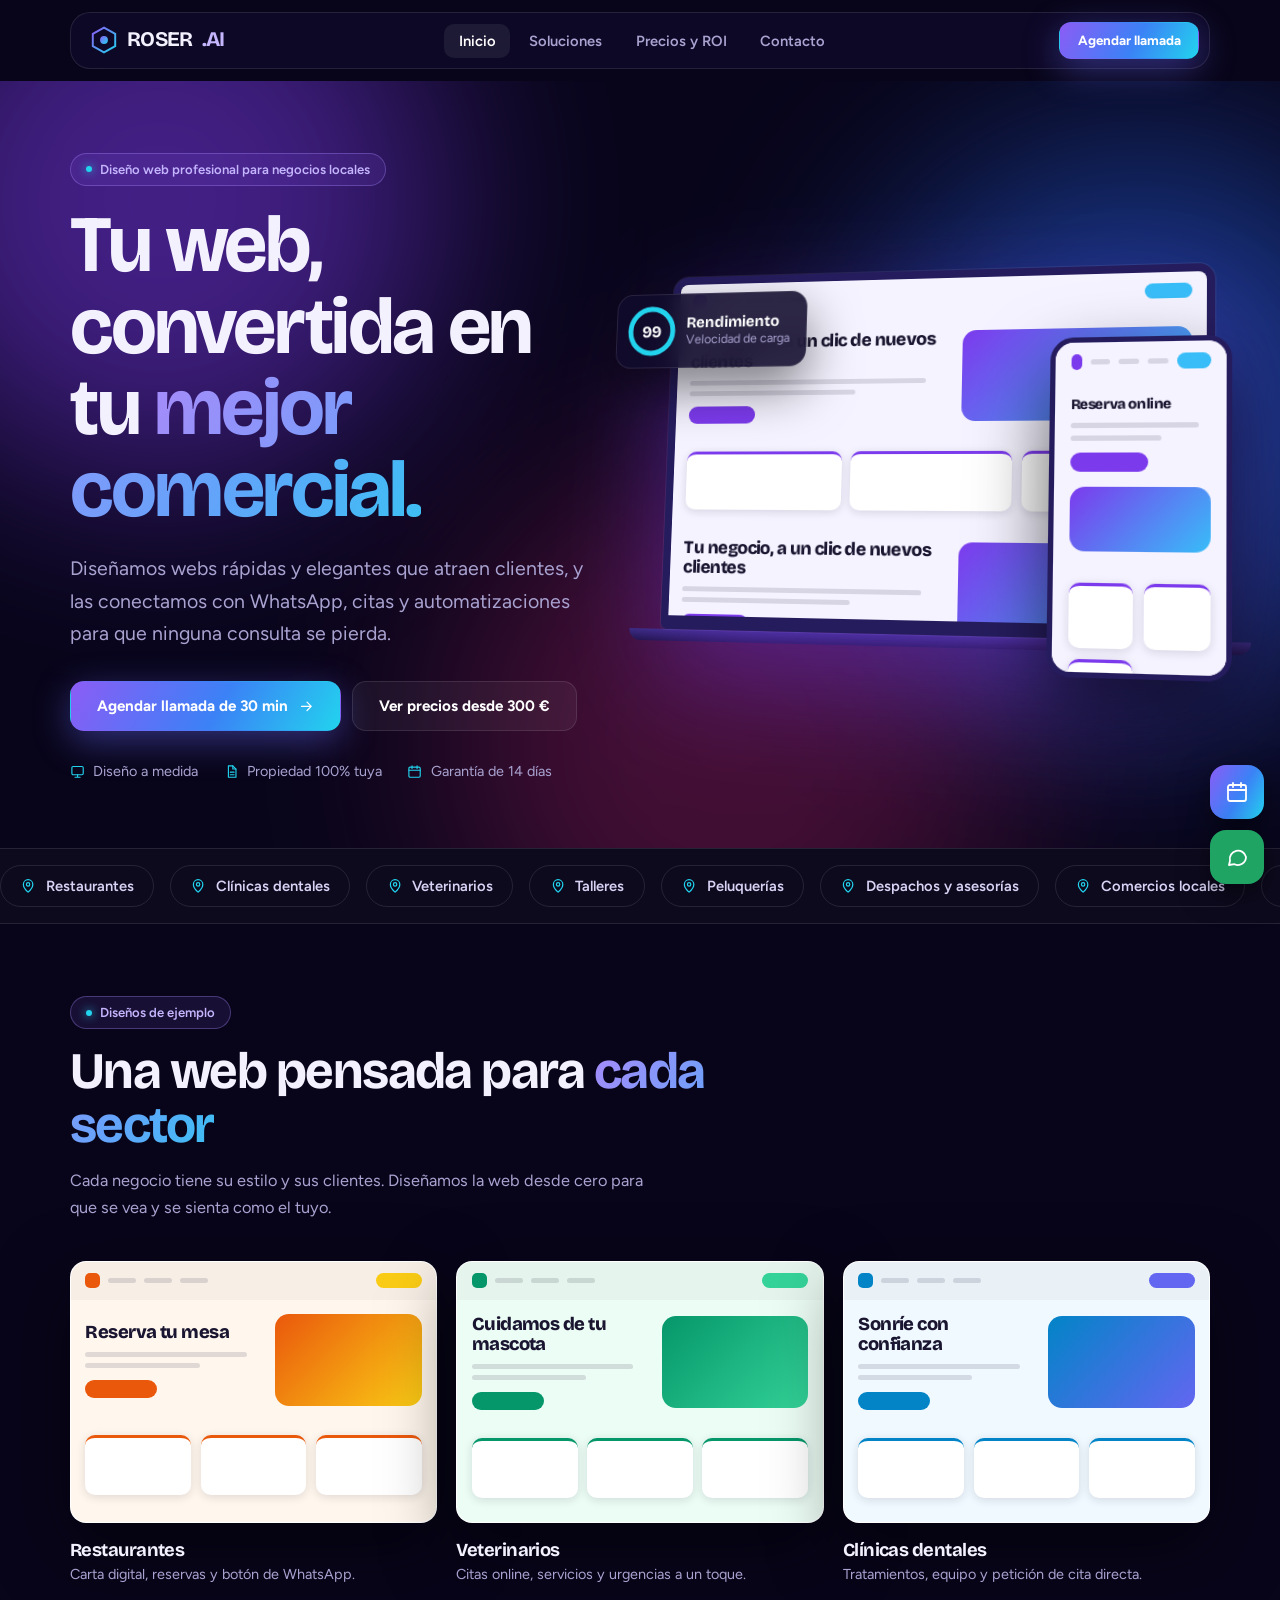
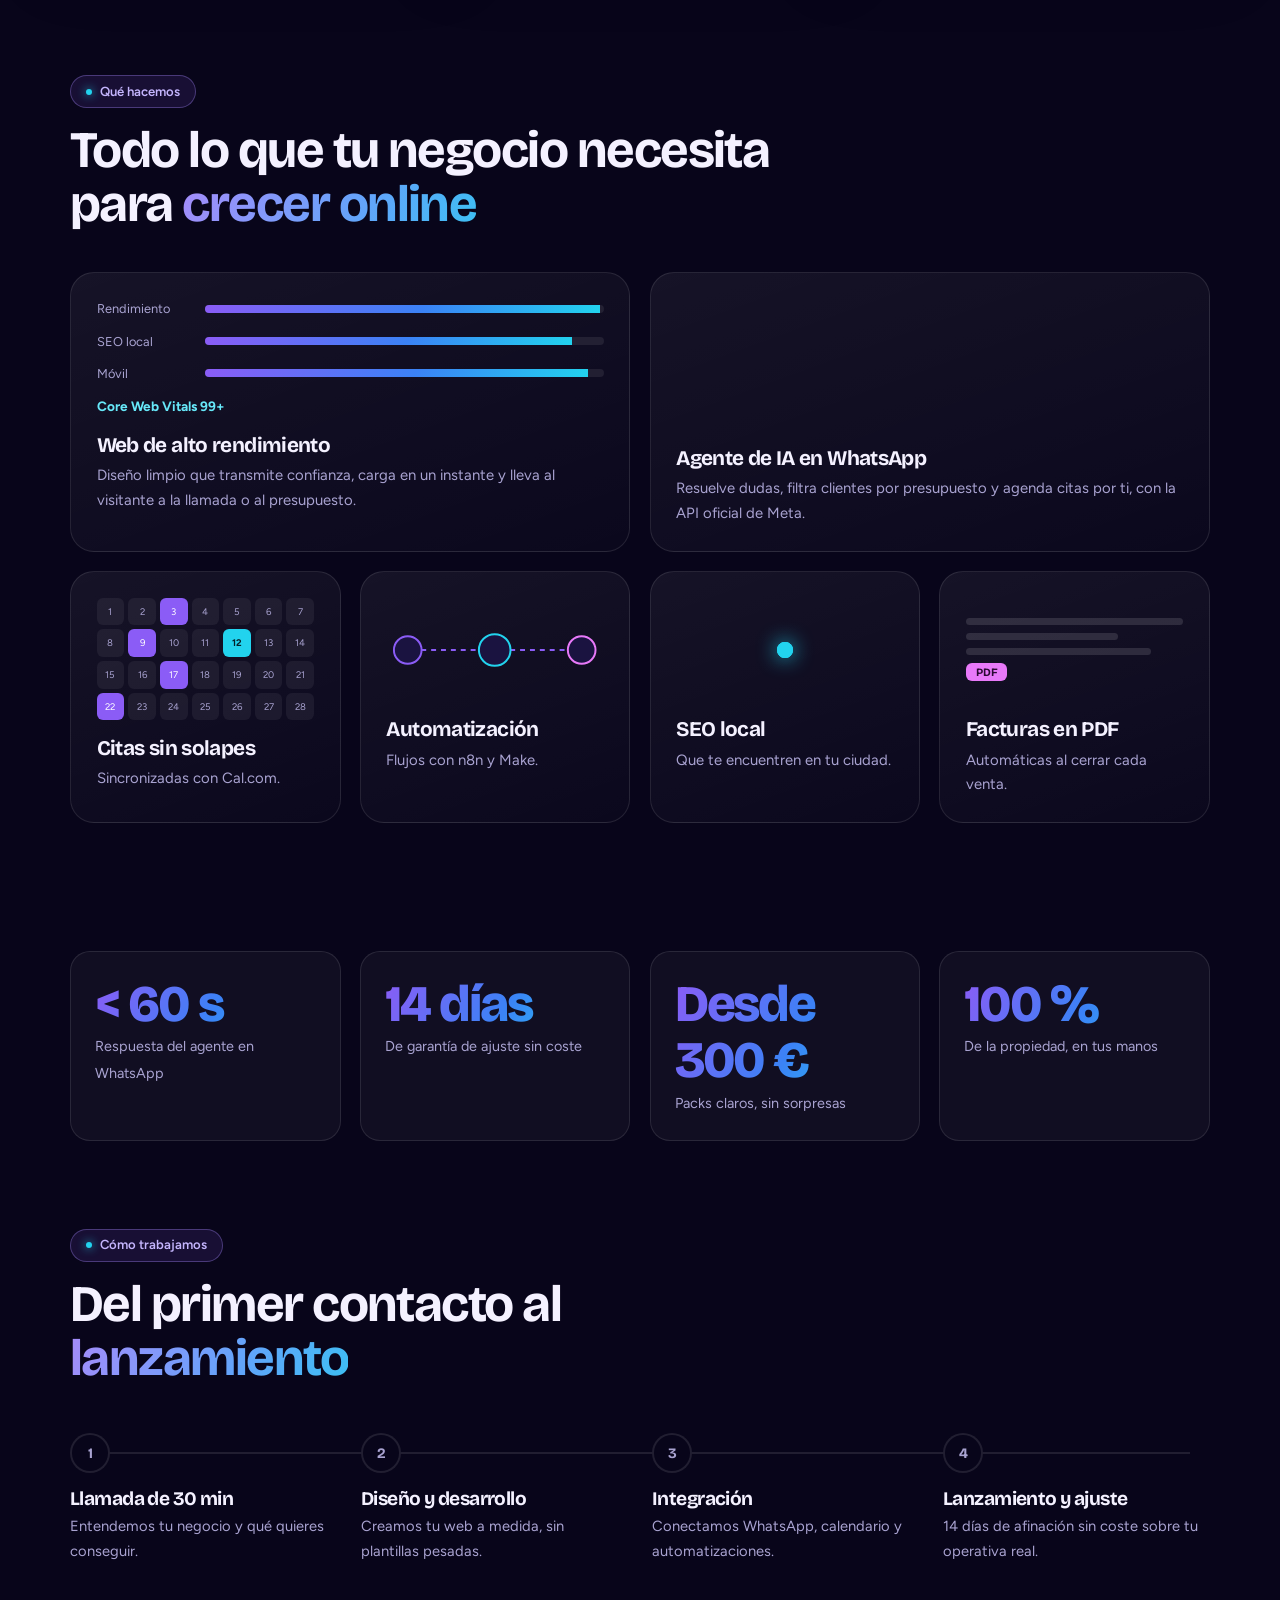
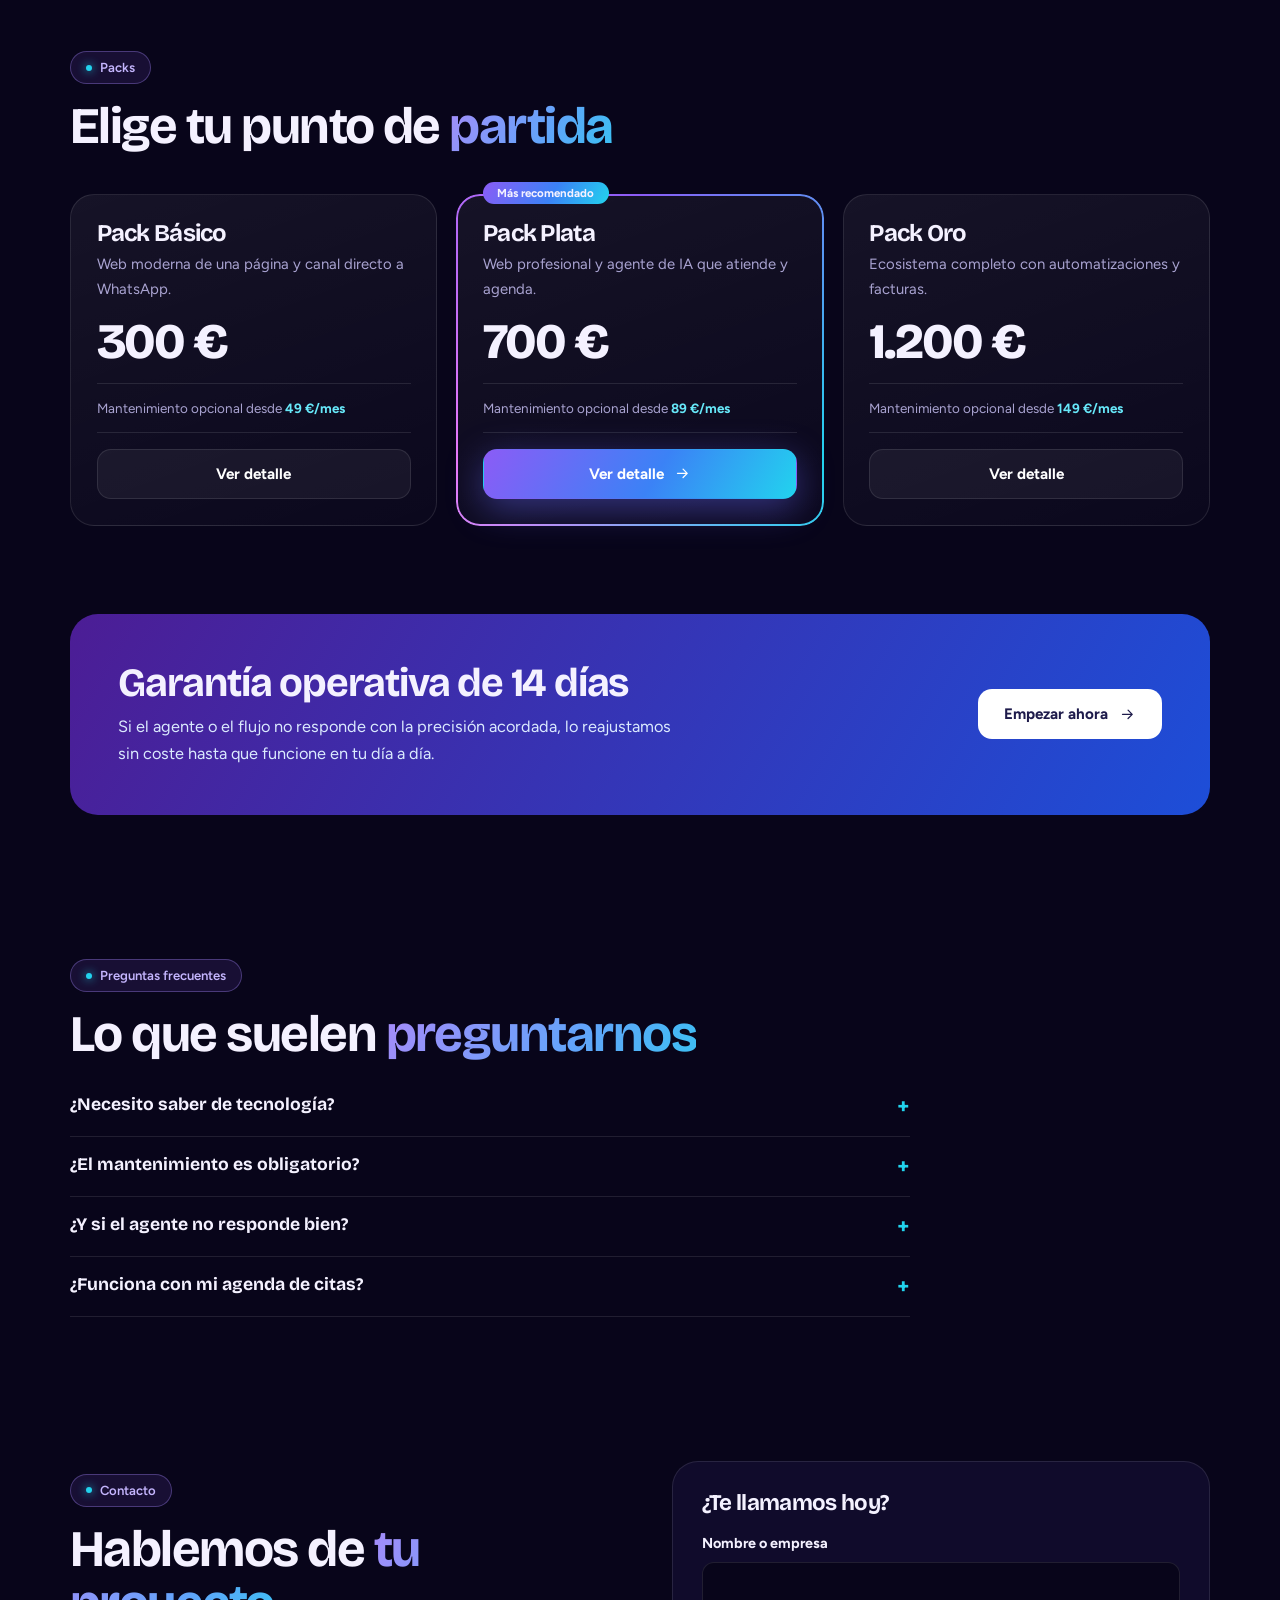
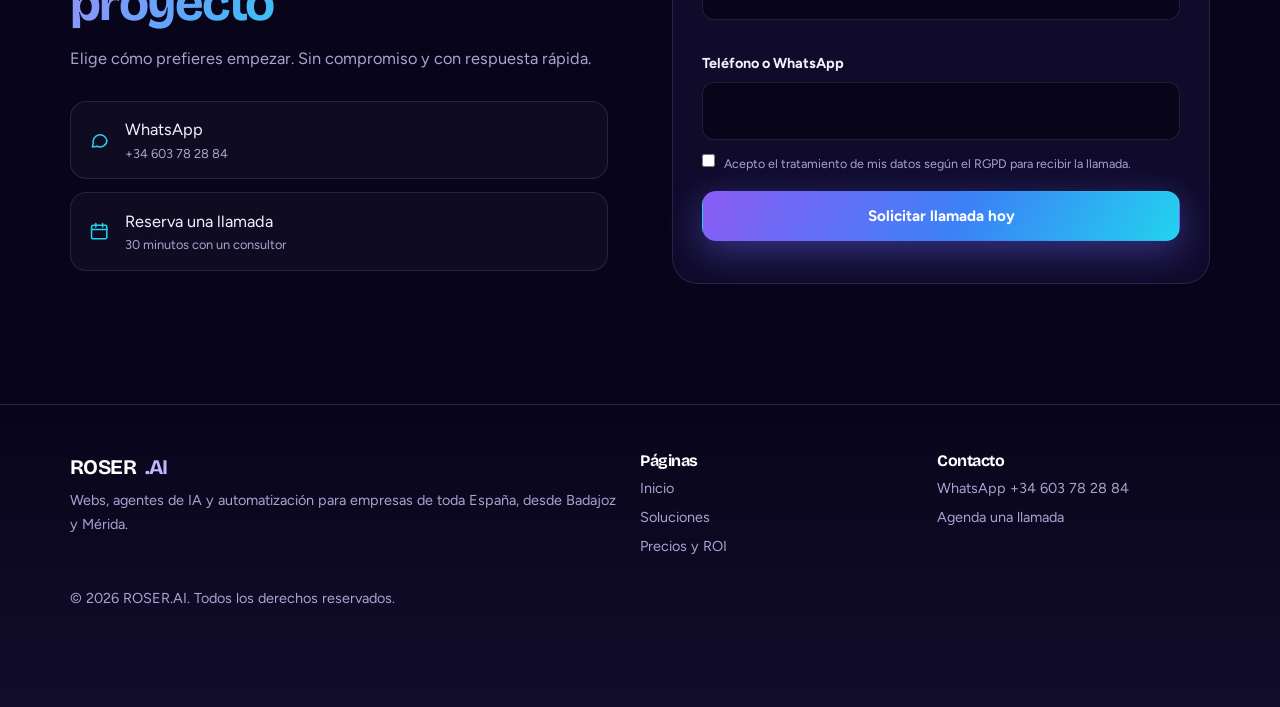
==== commit 5355bacb: "Fix HTML structure and improve card styles" ====
--- a/index.html
+++ b/index.html
@@ -1,4 +1,4 @@
-<!DOCTYPE html><html lang="es"><head><meta charset="utf-8"><meta name="viewport" content="width=device-width,initial-scale=1,viewport-fit=cover"><meta name="theme-color" content="#08051a"><title>ROSER.AI | Diseño web profesional, agentes IA y automatización</title><meta name="description" content="Diseñamos webs rápidas y elegantes para negocios locales y las conectamos con WhatsApp, citas y automatizaciones. Badajoz, Mérida y toda España."><link rel="preconnect" href="https://fonts.googleapis.com"><link rel="preconnect" href="https://fonts.gstatic.com" crossorigin><link href="https://fonts.googleapis.com/css2?family=Bricolage+Grotesque:opsz,wght@12..96,500;12..96,700;12..96,800&family=Figtree:wght@400;500;600;700&display=swap" rel="stylesheet"><style>@property --a{syntax:'<angle>';inherits:false;initial-value:0deg}
+<!DOCTYPE html><html lang="es"><head><meta charset="utf-8"><meta name="viewport" content="width=device-width,initial-scale=1,viewport-fit=cover"><meta name="theme-color" content="#08051a"><title>ROSER.AI | Diseño web profesional, agentes IA y automatización</title><link rel="icon" type="image/svg+xml" href="data:image/svg+xml,%3Csvg xmlns=%22http://www.w3.org/2000/svg%22 viewBox=%220 0 100 100%22%3E%3Cdefs%3E%3ClinearGradient id=%22g%22 x1=%220%22 y1=%220%22 x2=%221%22 y2=%221%22%3E%3Cstop stop-color=%22%238b5cf6%22/%3E%3Cstop offset=%221%22 stop-color=%22%2322d3ee%22/%3E%3C/linearGradient%3E%3C/defs%3E%3Crect width=%22100%22 height=%22100%22 rx=%2224%22 fill=%22%2308051a%22/%3E%3Cpath d=%22M50 14l31 17v38L50 86 19 69V31z%22 fill=%22none%22 stroke=%22url%28%23g%29%22 stroke-width=%227%22 stroke-linejoin=%22round%22/%3E%3Ccircle cx=%2250%22 cy=%2250%22 r=%2211%22 fill=%22url%28%23g%29%22/%3E%3C/svg%3E"><meta name="description" content="Diseñamos webs rápidas y elegantes para negocios locales y las conectamos con WhatsApp, citas y automatizaciones. Badajoz, Mérida y toda España."><link rel="preconnect" href="https://fonts.googleapis.com"><link rel="preconnect" href="https://fonts.gstatic.com" crossorigin><link href="https://fonts.googleapis.com/css2?family=Bricolage+Grotesque:opsz,wght@12..96,500;12..96,700;12..96,800&family=Figtree:wght@400;500;600;700&display=swap" rel="stylesheet"><style>@property --a{syntax:'<angle>';inherits:false;initial-value:0deg}
 :root{--bg:#08051a;--s1:#100b2b;--s2:#1a1340;--line:rgba(255,255,255,.1);--tx:#f4f1ff;--mut:#a9a3d1;--v:#8b5cf6;--b:#3b82f6;--c:#22d3ee;--p:#e879f9;--grad:linear-gradient(120deg,#8b5cf6,#3b82f6 55%,#22d3ee);--f:'Bricolage Grotesque',system-ui,sans-serif}
 *{box-sizing:border-box;margin:0;padding:0}
 html{scroll-behavior:smooth;scroll-padding-top:90px}
@@ -61,7 +61,7 @@
 .grid,.bento,.stats,.steps{display:grid;gap:1.2rem;margin-top:2.5rem}
 @media(min-width:800px){.g3{grid-template-columns:repeat(3,1fr)}.bento{grid-template-columns:repeat(4,1fr)}.w2{grid-column:span 2}.stats{grid-template-columns:repeat(4,1fr)}}
 .card{position:relative;overflow:hidden;background:linear-gradient(160deg,rgba(255,255,255,.06),rgba(255,255,255,.015));border:1px solid var(--line);border-radius:24px;padding:1.6rem;transition:border-color .25s}
-.card:after{content:"";position:absolute;inset:0;background:radial-gradient(380px circle at var(--mx,50%) var(--my,0),rgba(139,92,246,.22),transparent 60%);opacity:0;transition:opacity .3s;pointer-events:none}
+.card:after{content:"";position:absolute;inset:0;border-radius:inherit;background:radial-gradient(380px circle at var(--mx,50%) var(--my,0),rgba(139,92,246,.22),transparent 60%);opacity:0;transition:opacity .3s;pointer-events:none}
 .card:hover{border-color:rgba(167,139,250,.55)}.card:hover:after{opacity:1}
 .card h3{font-size:1.3rem;margin:1.1rem 0 .4rem}.card>p{color:var(--mut);font-size:.93rem}
 .vis{min-height:104px;display:flex;flex-direction:column;justify-content:center}
@@ -84,7 +84,7 @@
 .dot{width:40px;height:40px;border-radius:50%;border:2px solid var(--line);background:var(--bg);display:grid;place-items:center;font:700 .9rem var(--f);color:var(--mut);position:relative;transition:.5s;margin-bottom:1rem}
 .ts.on .dot{background:var(--grad);border-color:transparent;color:#fff;box-shadow:0 0 30px rgba(139,92,246,.7)}.ts h3{font-size:1.2rem;margin-bottom:.3rem}.ts p{color:var(--mut);font-size:.92rem;max-width:260px}
 .glow{position:relative}.glow:before{content:"";position:absolute;inset:-1px;border-radius:inherit;padding:2px;background:conic-gradient(from var(--a),#8b5cf6,#22d3ee,#e879f9,#8b5cf6);-webkit-mask:linear-gradient(#000 0 0) content-box,linear-gradient(#000 0 0);-webkit-mask-composite:xor;mask-composite:exclude;animation:rot 6s linear infinite;pointer-events:none}@keyframes rot{to{--a:360deg}}
-.pack{display:flex;flex-direction:column;position:relative}.pack h3{margin-top:0;font-size:1.5rem}
+.pack{display:flex;flex-direction:column;position:relative;overflow:visible}.pack h3{margin-top:0;font-size:1.5rem}
 .price{font:800 3.1rem var(--f);letter-spacing:-.04em;margin:1rem 0 0;line-height:1}.price small{font:500 .8rem Figtree,sans-serif;color:var(--mut);letter-spacing:0}
 .ret{font-size:.84rem;color:var(--mut);padding:.8rem 0;border-top:1px solid var(--line);border-bottom:1px solid var(--line);margin:1rem 0}.ret b{color:#67e8f9}
 .pack ul,.list{list-style:none;display:grid;gap:.65rem;margin:1rem 0 1.6rem;flex:1;font-size:.93rem;color:#d8d3f5}
